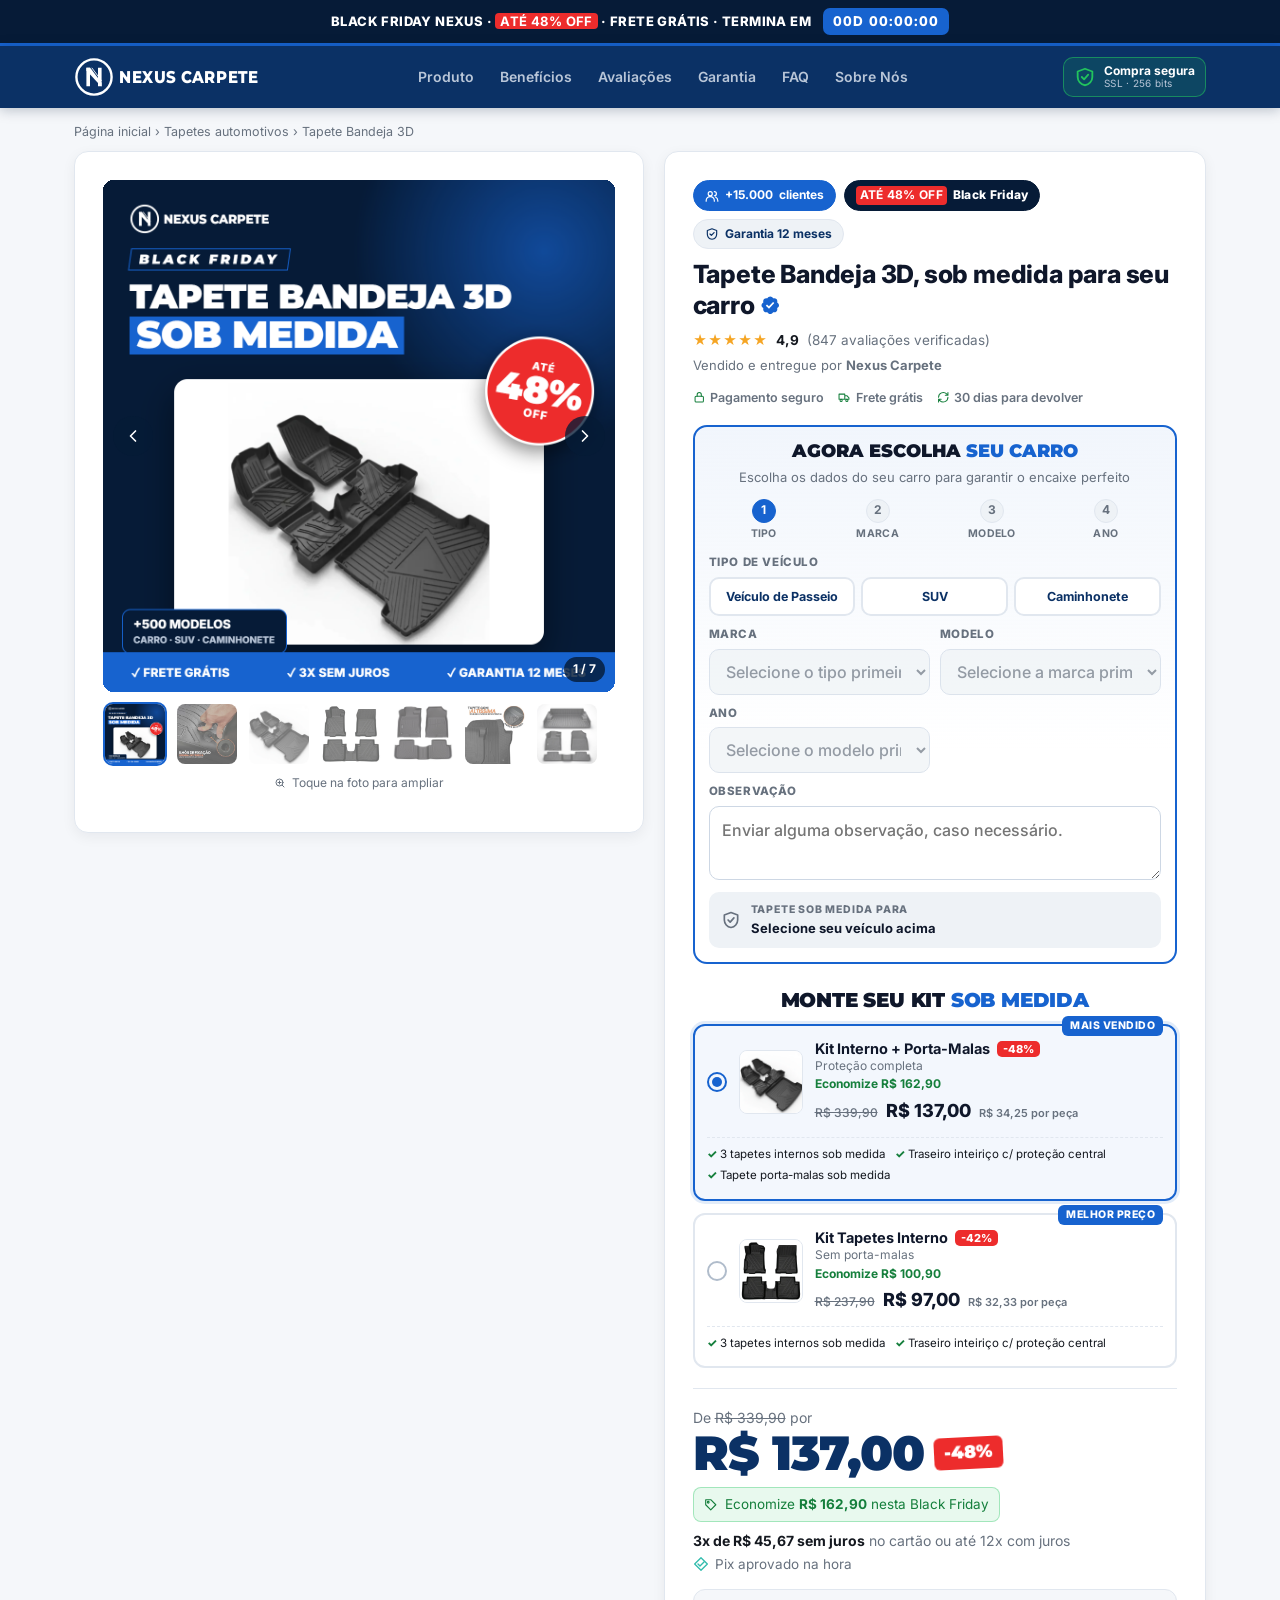
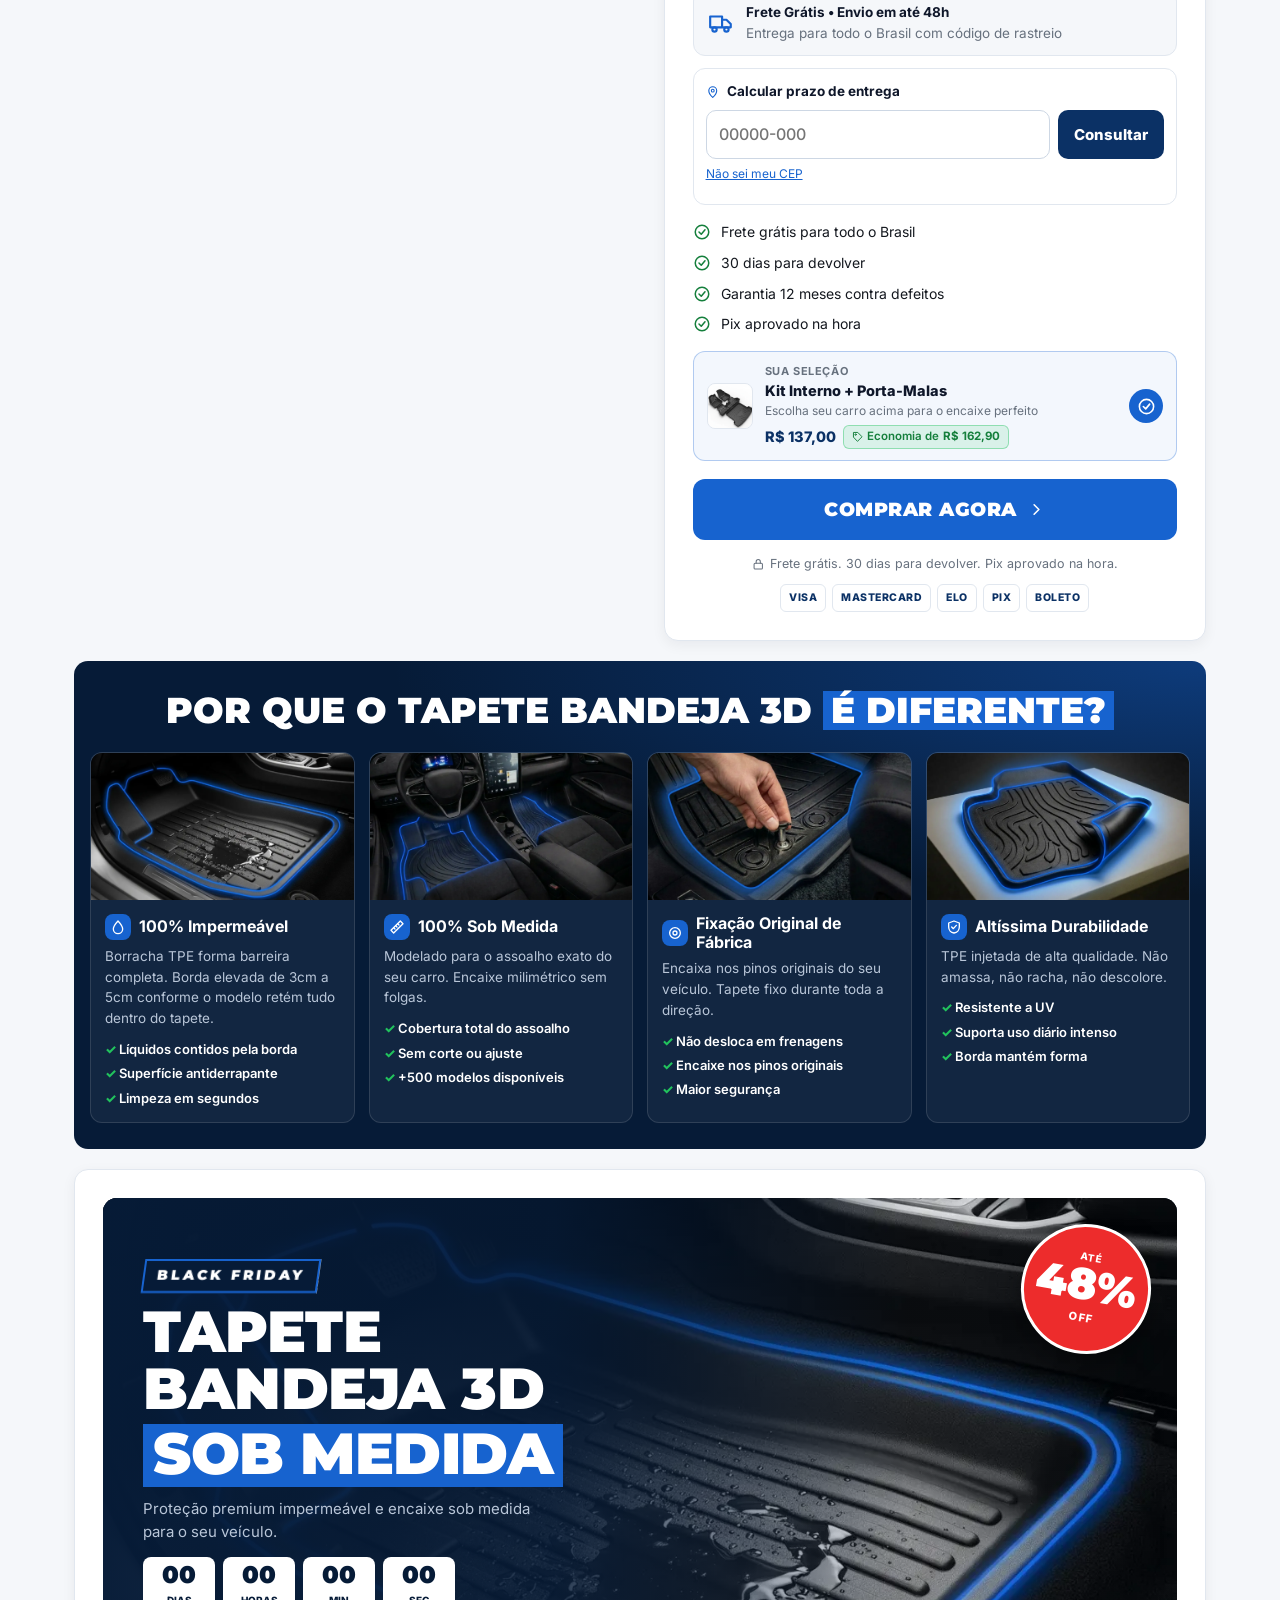
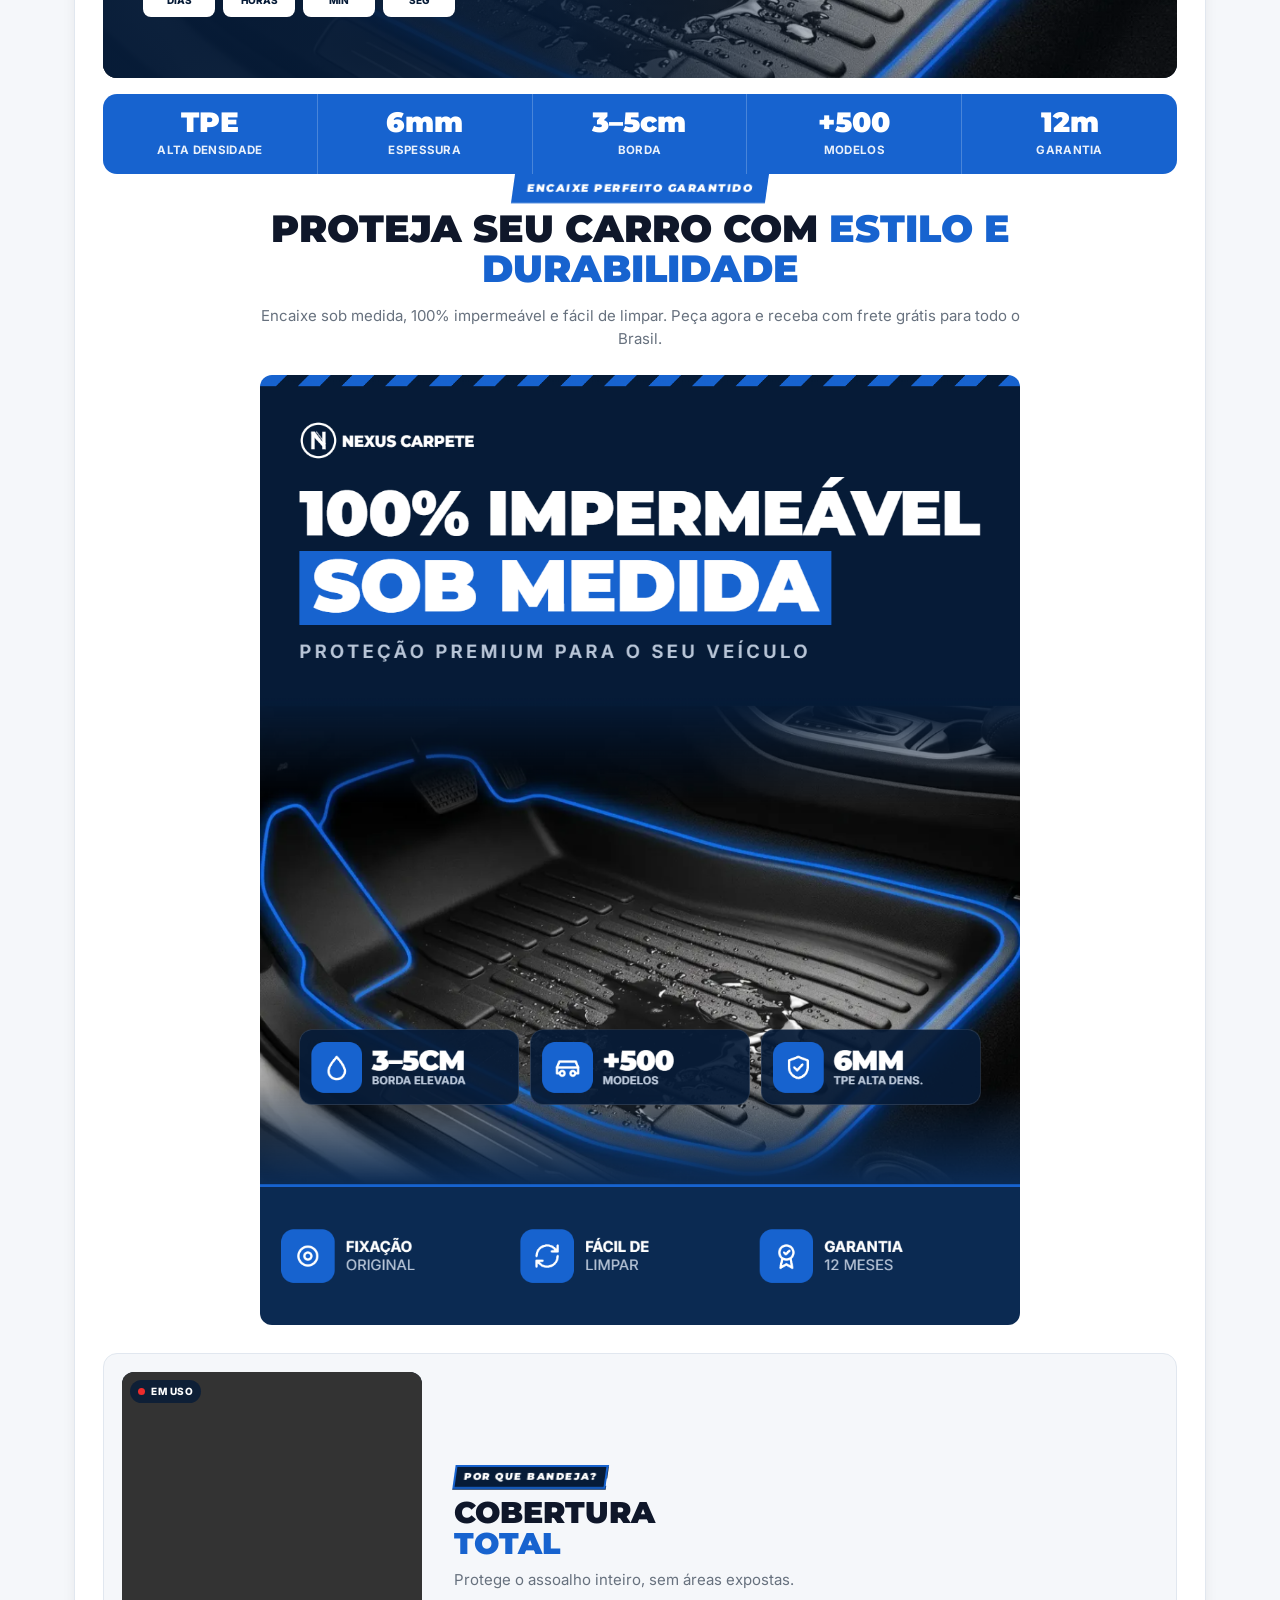
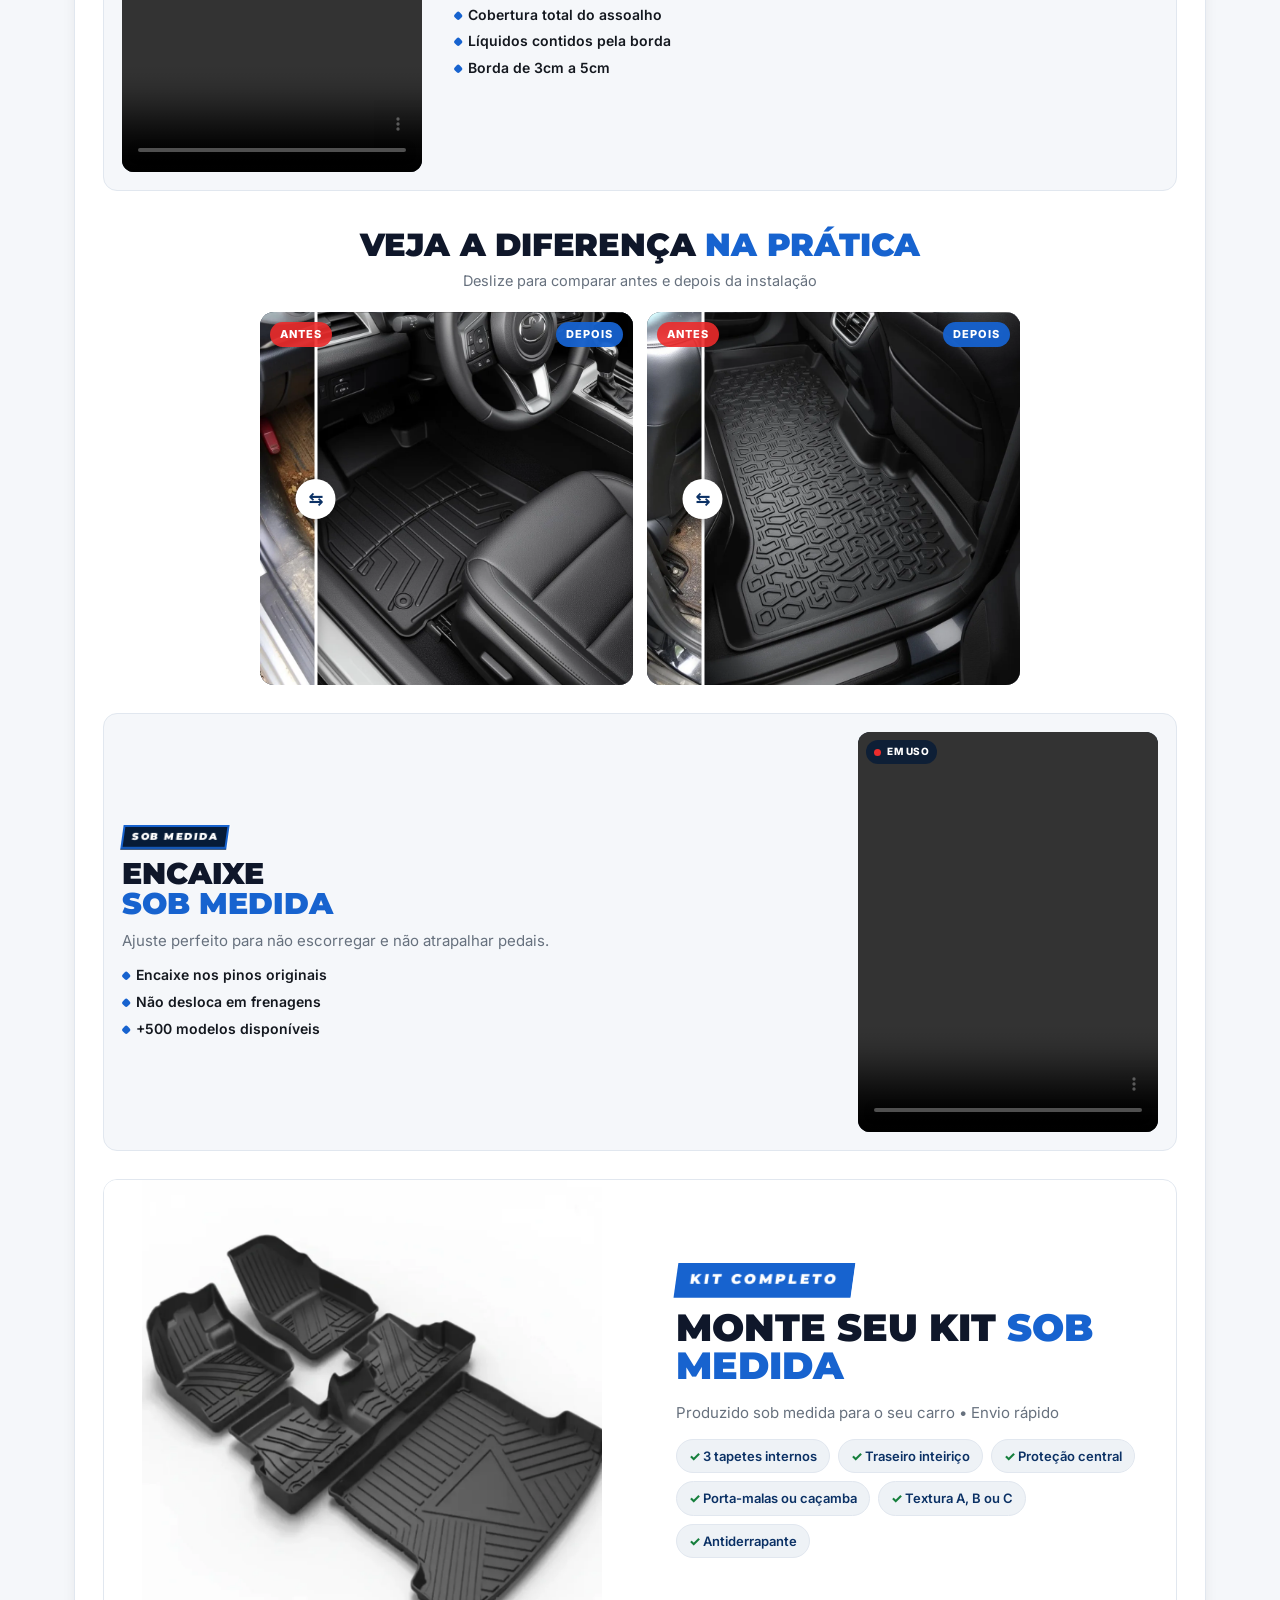
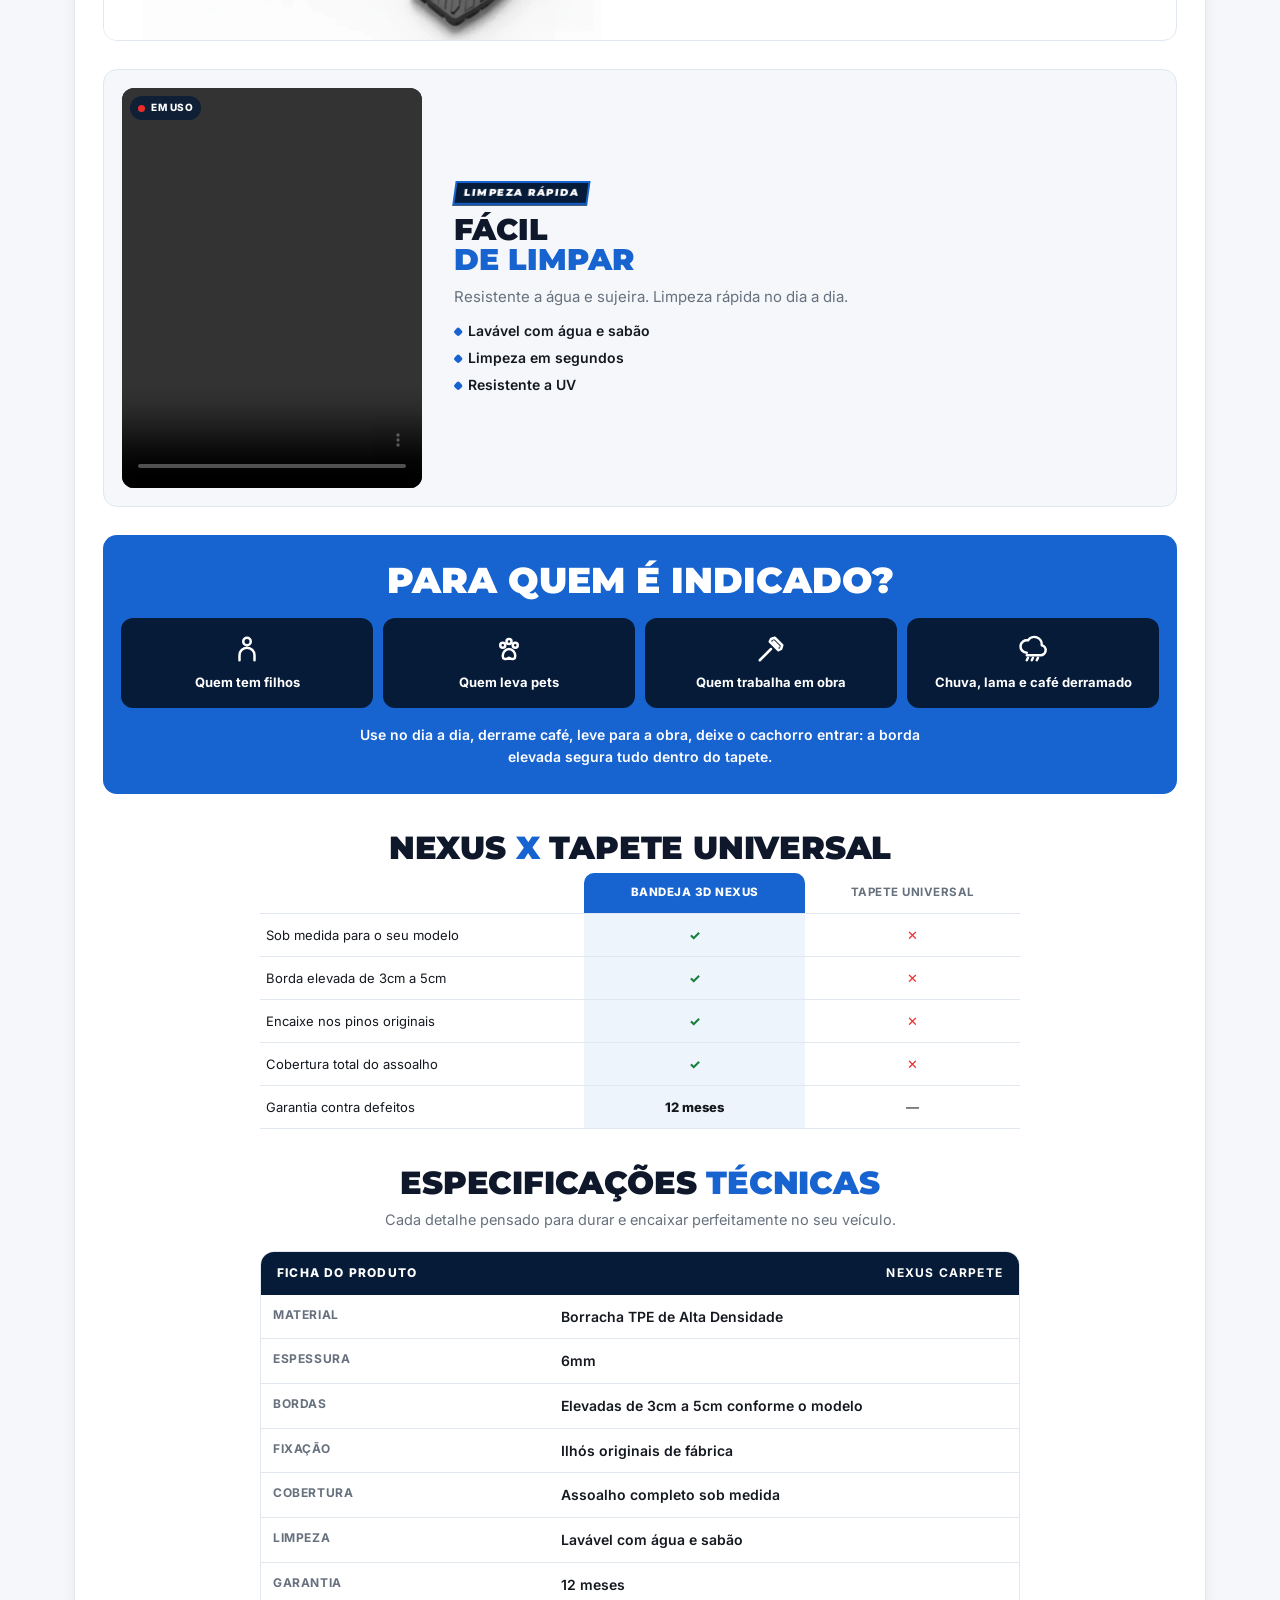
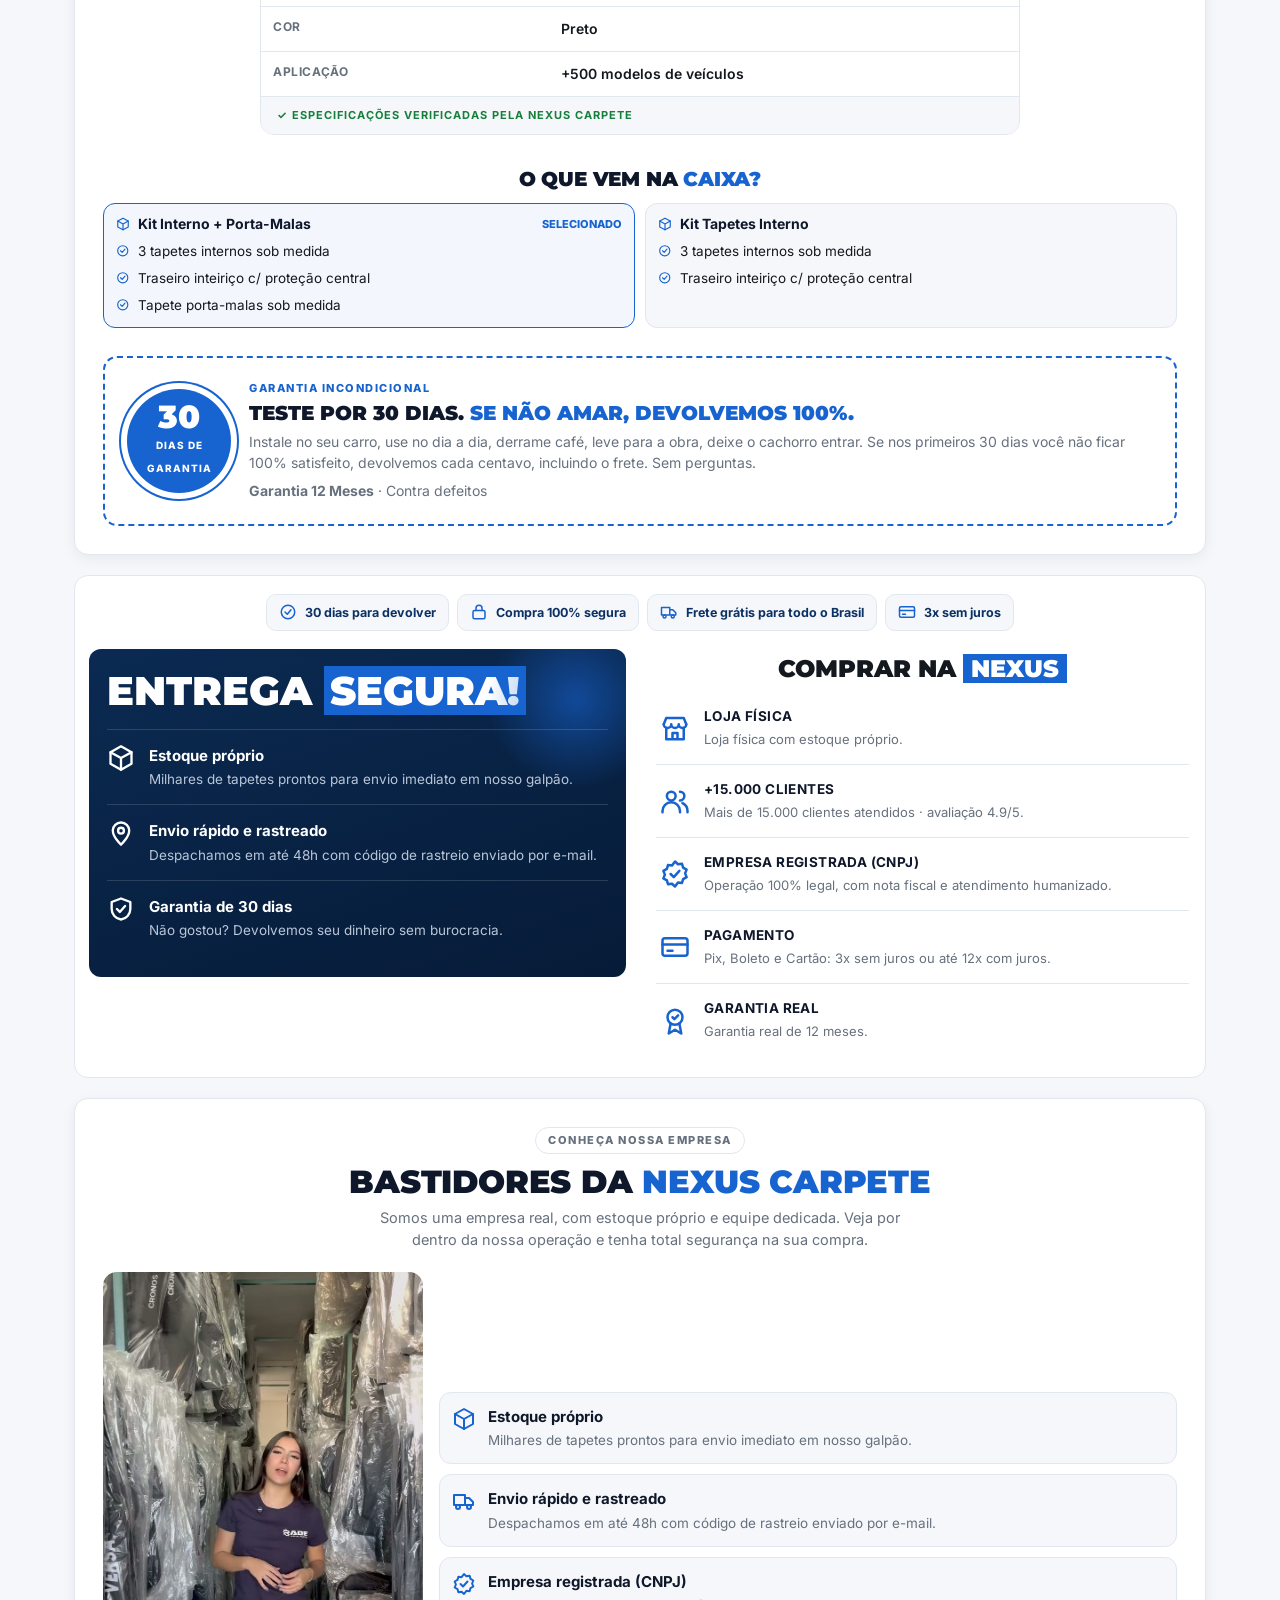
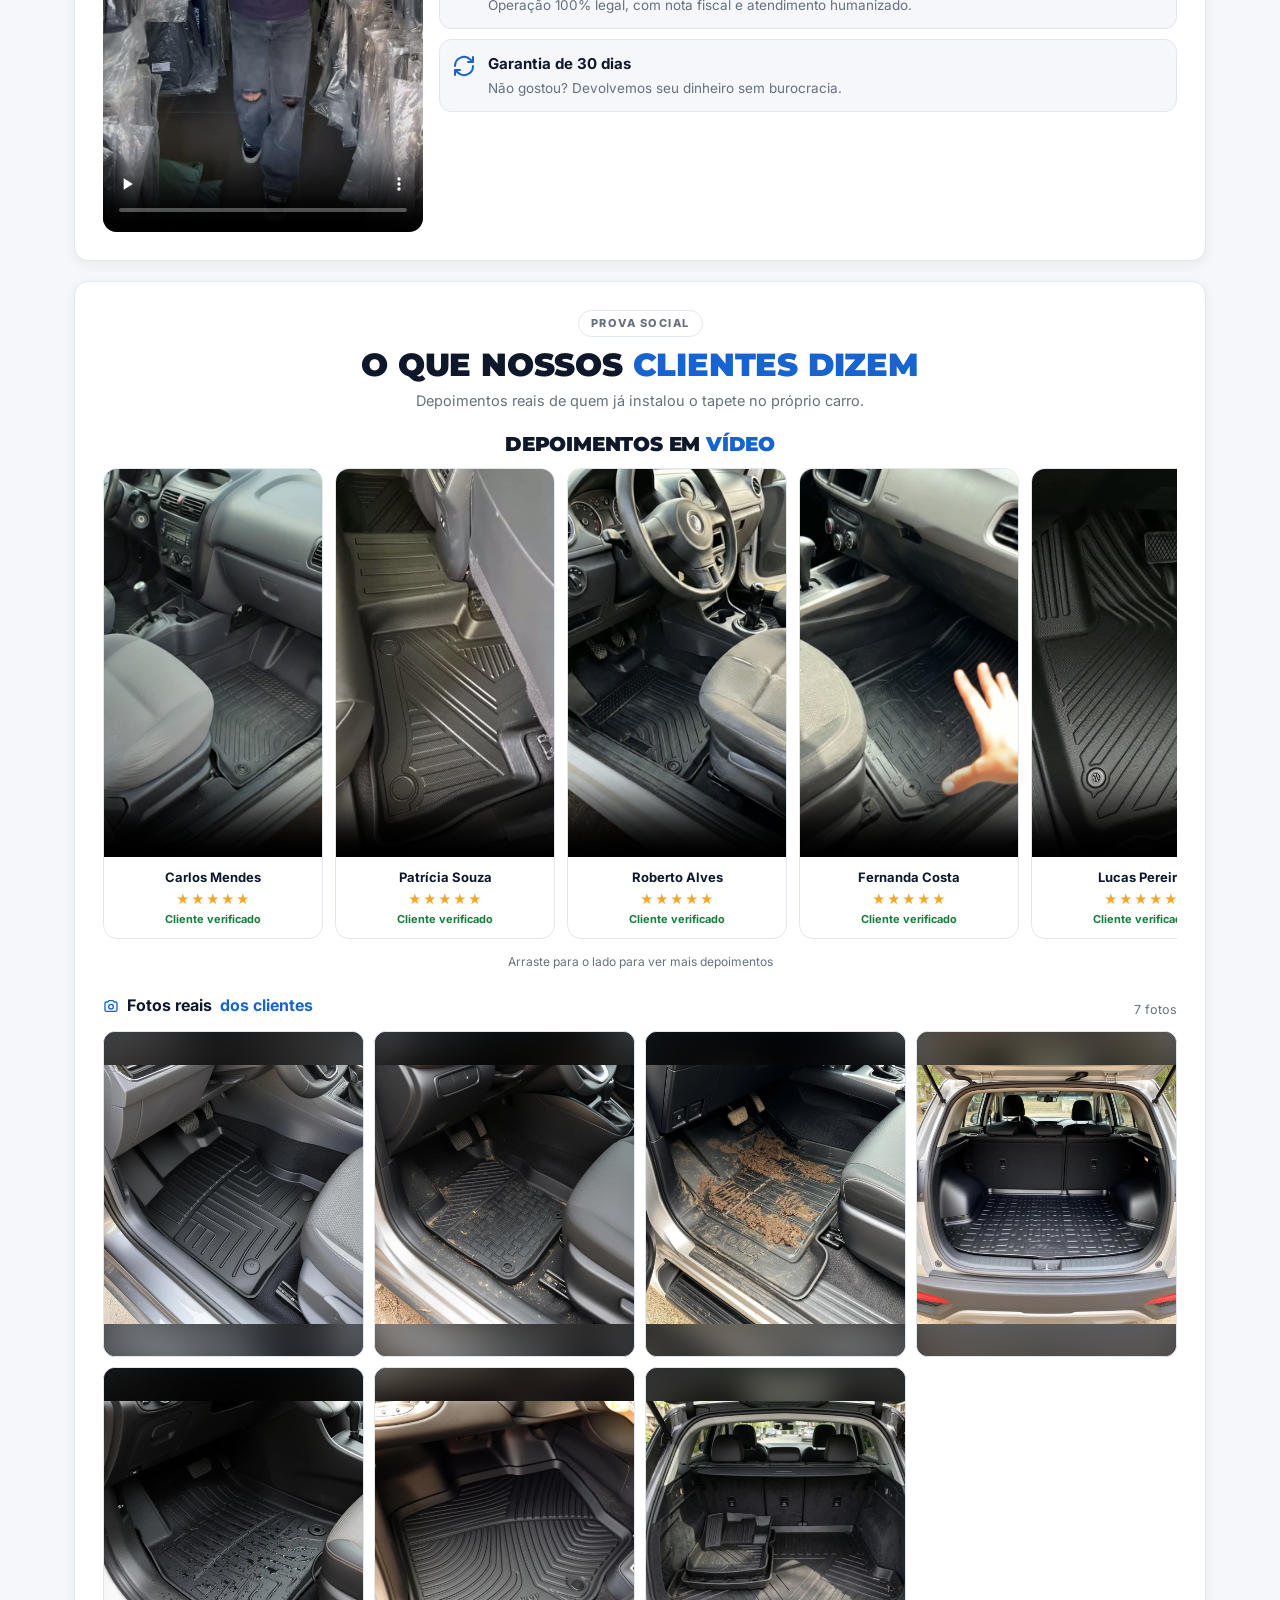
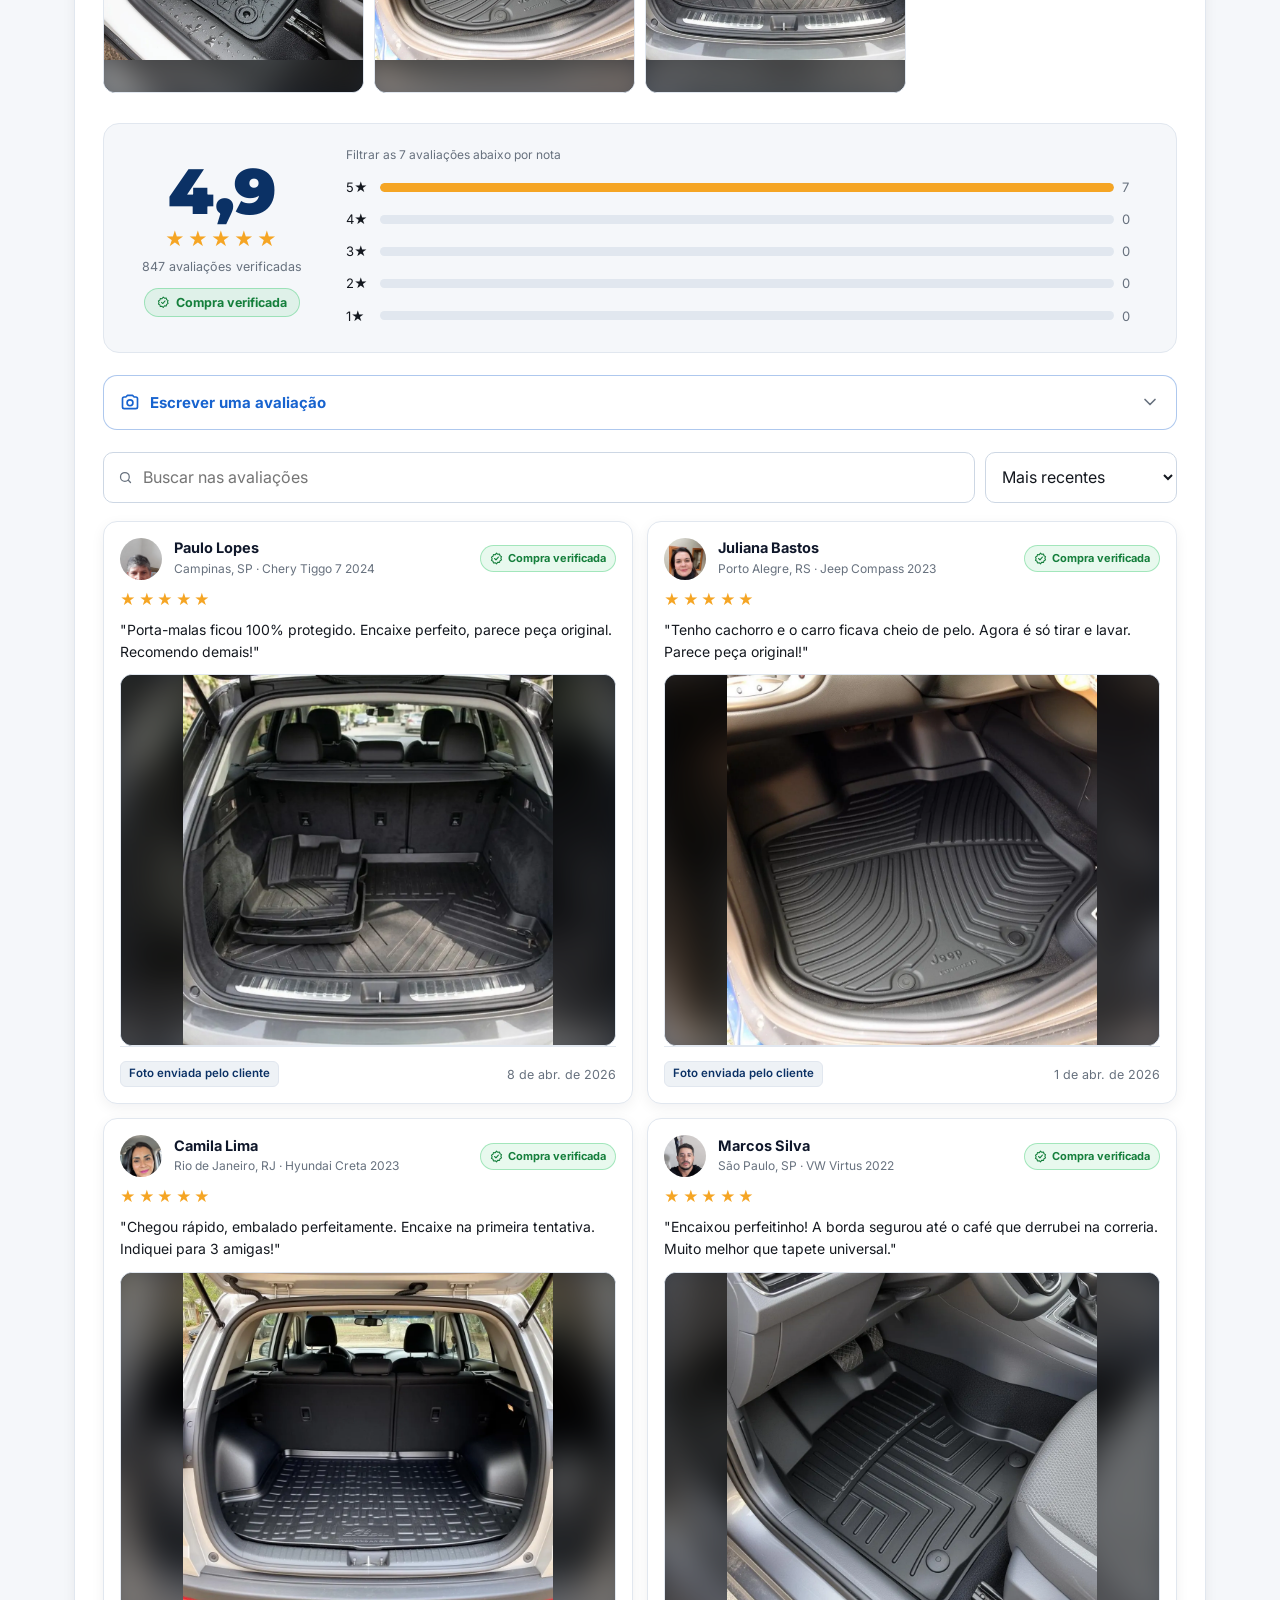
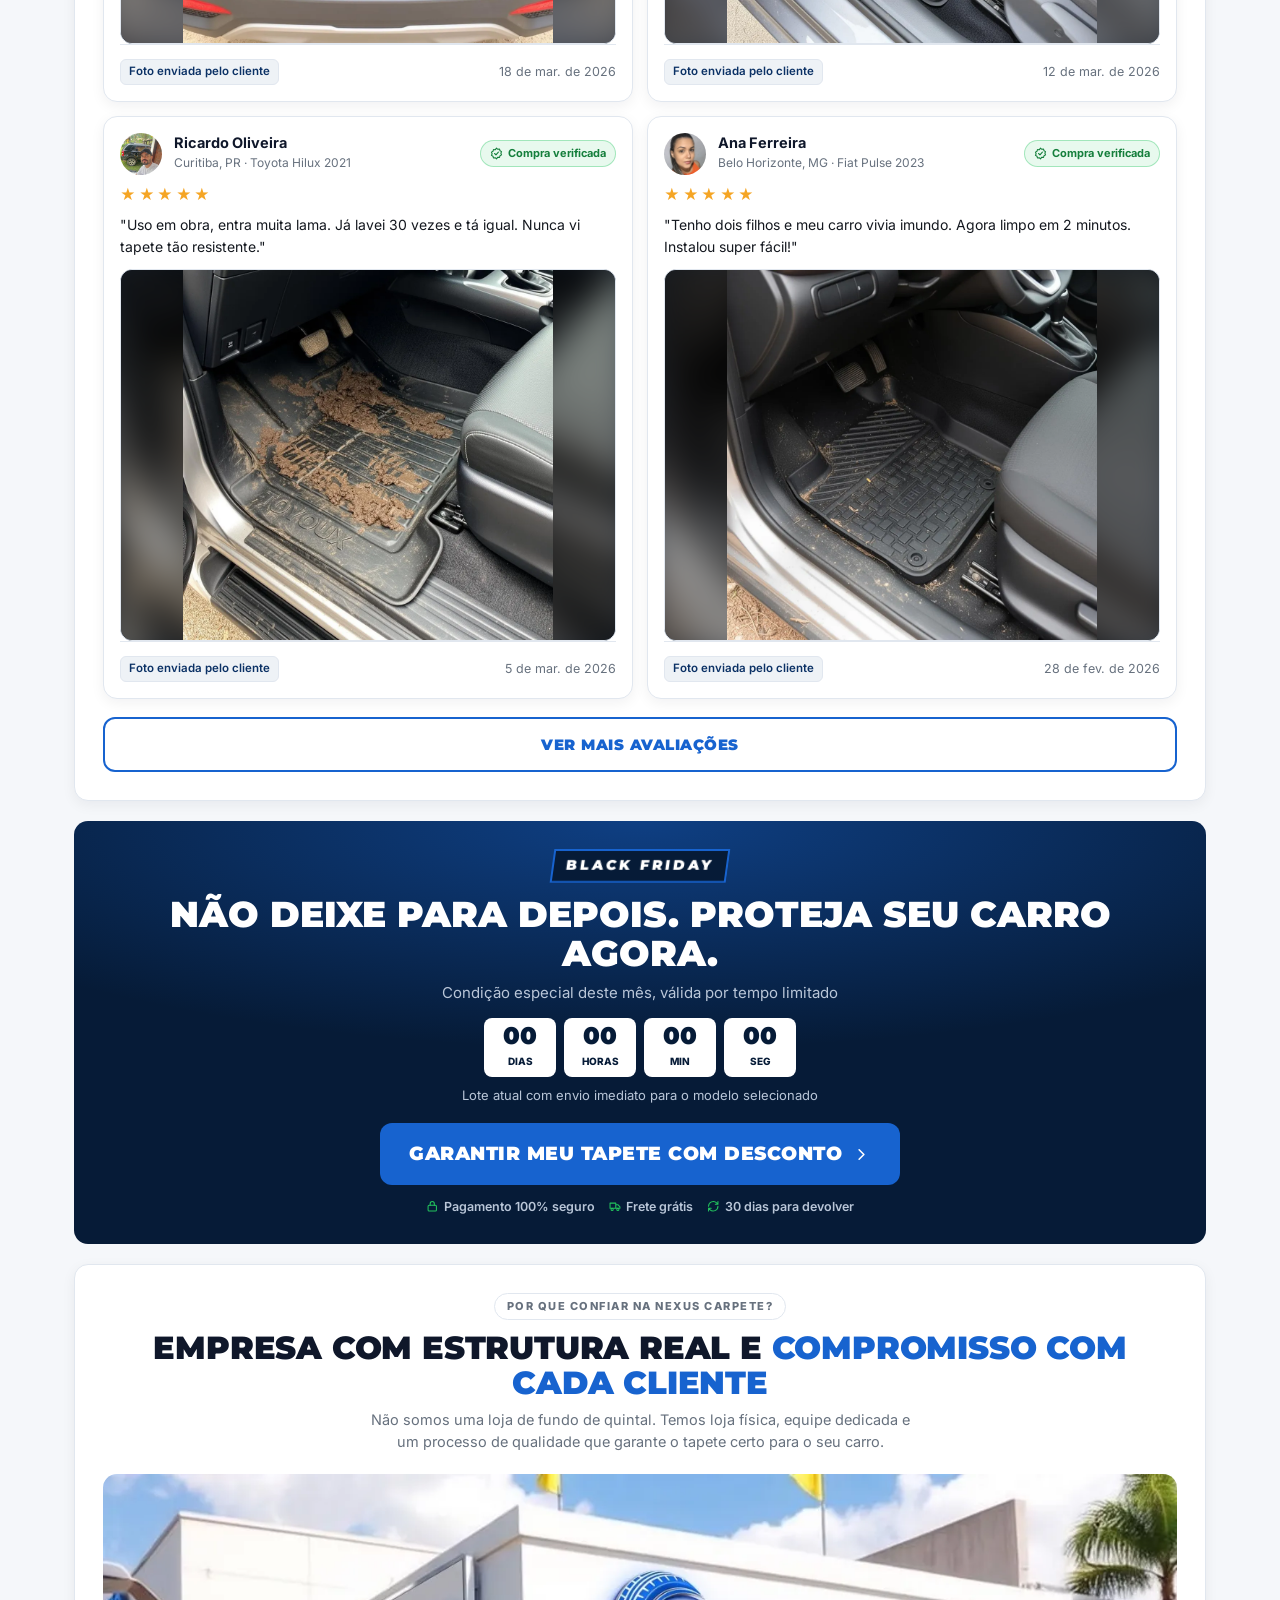
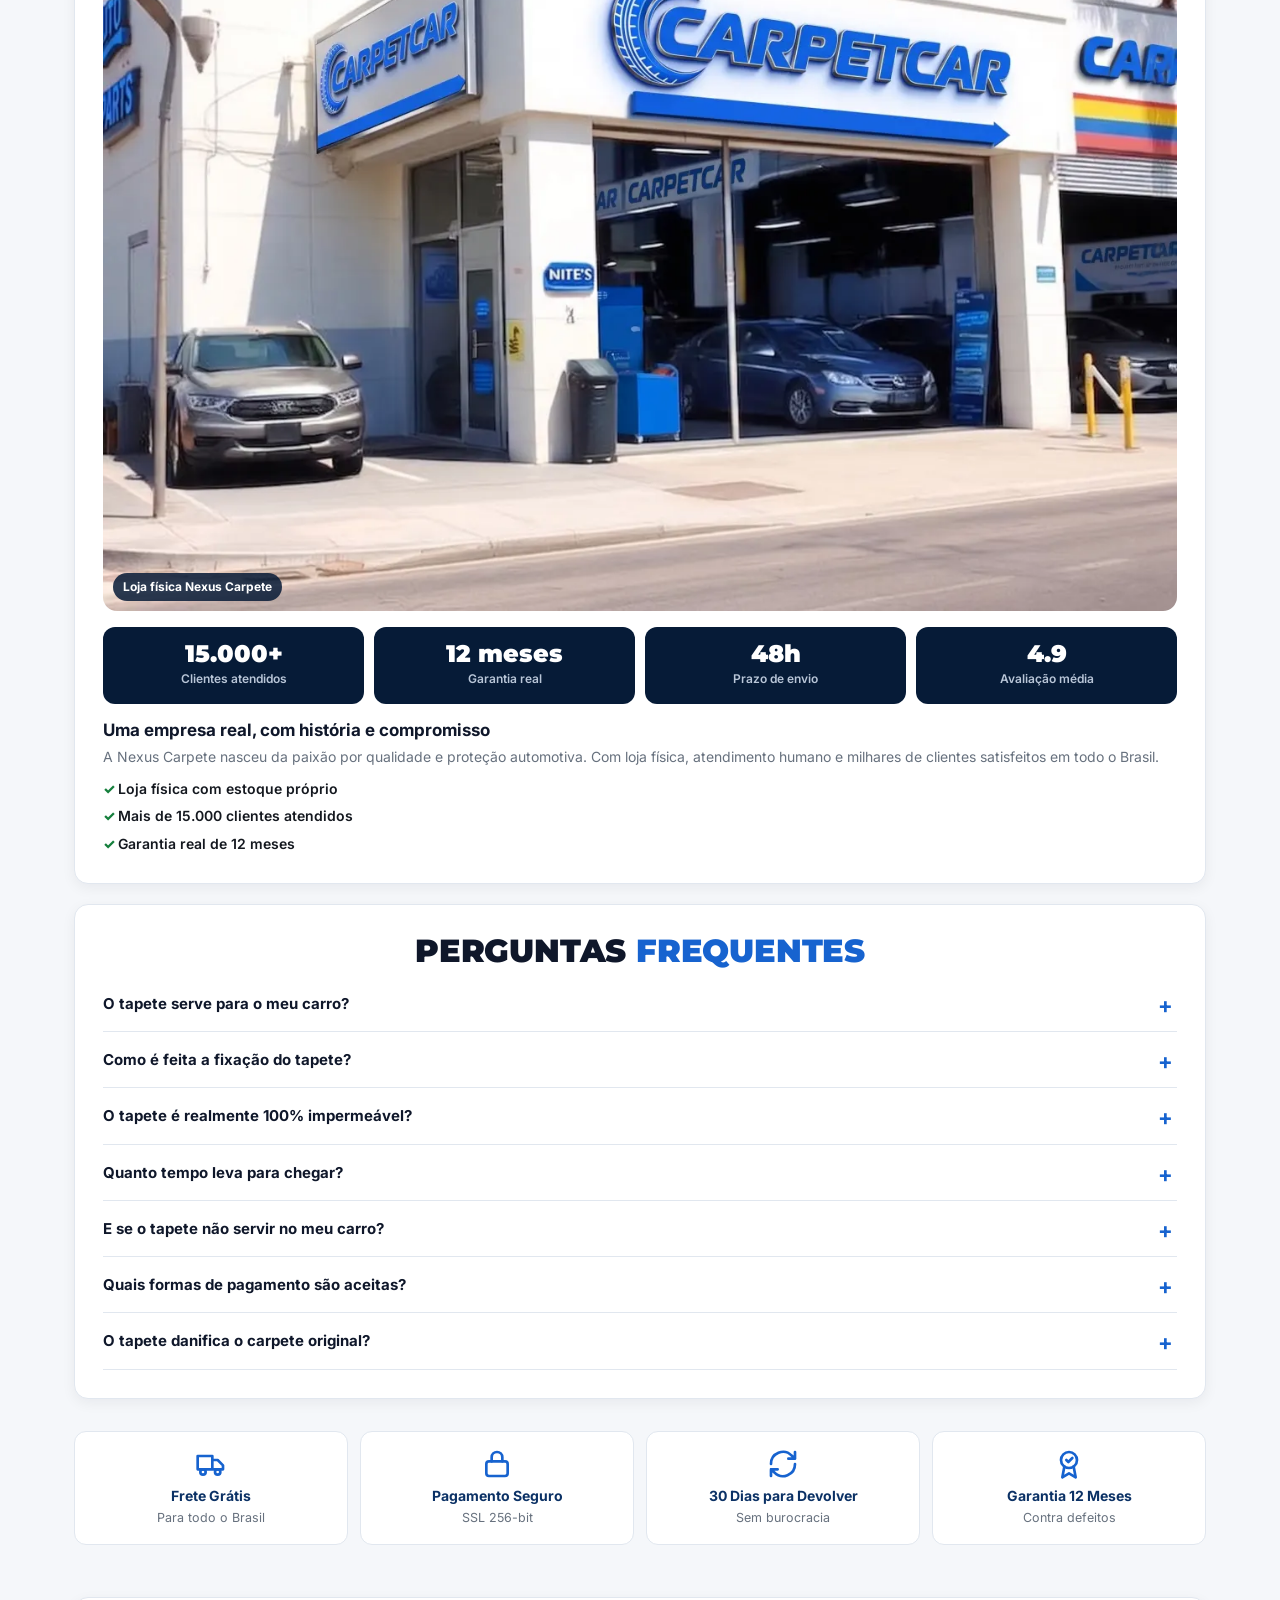
==== index.html @ ac575ed1 "Nexus Carpete: loja Black Friday na estrutura da Bruttus Site estático (HTML/CSS/JS) com a identidad" ====
<!DOCTYPE html>
<html lang="pt-BR">
<head>
  <meta charset="utf-8">
  <meta name="viewport" content="width=device-width, initial-scale=1.0, maximum-scale=1.0, minimum-scale=1.0, user-scalable=no, viewport-fit=cover">
  <title>Tapete Bandeja 3D Sob Medida | Black Friday Nexus Carpete — Frete Grátis</title>
  <meta name="description" content="Loja que entende de proteção interna para o seu veículo. Tapete Bandeja 3D sob medida, 100% impermeável, frete grátis e 30 dias para devolver.">
  <meta name="theme-color" content="#0b3165">
  <link rel="icon" href="brand/favicon.svg" type="image/svg+xml">
  <link rel="canonical" href="https://www.nexuscarpete.shop/">
  <meta property="og:type" content="website">
  <meta property="og:site_name" content="Nexus Carpete">
  <meta property="og:locale" content="pt_BR">
  <meta property="og:title" content="Nexus Carpete — Black Friday">
  <meta property="og:description" content="Loja que entende de proteção interna para o seu veículo.">
  <meta property="og:image" content="https://www.nexuscarpete.shop/images/banners/capa-produto.png">
  <meta property="og:image:alt" content="Kit de tapetes automotivos sob medida Nexus Carpete">
  <meta name="twitter:card" content="summary_large_image">
  <link rel="preconnect" href="https://checkout.nexuscarpete.shop" crossorigin>
  <link rel="preconnect" href="https://fonts.googleapis.com">
  <link rel="preconnect" href="https://fonts.gstatic.com" crossorigin>
  <link href="https://fonts.googleapis.com/css2?family=Inter:wght@400;500;600;700;800&family=Montserrat:wght@800;900&display=swap" rel="stylesheet">
  <link rel="stylesheet" href="css/styles.css?v=1.0">
  <link rel="stylesheet" href="css/v2.css?v=1.0">
  <script type="application/ld+json">
  {
    "@context": "https://schema.org",
    "@type": "Product",
    "name": "Kit de Tapetes Automotivos Sob Medida",
    "image": ["https://www.nexuscarpete.shop/images/banners/capa-produto.png"],
    "description": "Tapetes e carpetes automotivos sob medida, cortados para o modelo do seu veículo.",
    "brand": { "@type": "Brand", "name": "Nexus Carpete" },
    "offers": [
      { "@type": "Offer", "name": "Kit Tapetes Interno", "price": "97.00", "priceCurrency": "BRL", "availability": "https://schema.org/InStock", "url": "https://www.nexuscarpete.shop/" },
      { "@type": "Offer", "name": "Kit Interno + Porta-Malas", "price": "137.00", "priceCurrency": "BRL", "availability": "https://schema.org/InStock", "url": "https://www.nexuscarpete.shop/" }
    ]
  }
  </script>

  <!-- ===== PIXELS / TAGS — Meta Pixel removido. UTMify mantido (mesma tag do site atual). ===== -->
  <script src="https://cdn.utmify.com.br/scripts/utms/latest.js" data-utmify-prevent-xcod-sck data-utmify-prevent-subids async defer></script>
  <!-- Preservação universal de UTMs (não altera lógica existente) -->
  <script>
    (function () {
      function appendSearch(url) {
        try {
          var incoming = window.location.search || "";
          if (!incoming) return url;
          if (!url) return url;
          // Ignora âncoras puras, javascript:, mailto:, tel:
          if (/^(#|javascript:|mailto:|tel:)/i.test(url)) return url;
          var hashIndex = url.indexOf("#");
          var hash = "";
          var base = url;
          if (hashIndex !== -1) {
            hash = url.substring(hashIndex);
            base = url.substring(0, hashIndex);
          }
          var current = new URLSearchParams(window.location.search);
          var qIndex = base.indexOf("?");
          var existing = new URLSearchParams(qIndex !== -1 ? base.substring(qIndex + 1) : "");
          var pathPart = qIndex !== -1 ? base.substring(0, qIndex) : base;
          current.forEach(function (value, key) {
            if (!existing.has(key)) existing.append(key, value);
          });
          var qs = existing.toString();
          return pathPart + (qs ? "?" + qs : "") + hash;
        } catch (_) {
          return url;
        }
      }

      // Clique em <a>: reescreve href antes de navegar, preservando onclick/handlers.
      document.addEventListener("click", function (e) {
        var el = e.target;
        while (el && el.nodeType === 1 && el.tagName !== "A") el = el.parentNode;
        if (!el || el.tagName !== "A") return;
        var href = el.getAttribute("href");
        if (!href) return;
        if (/^(#|javascript:|mailto:|tel:)/i.test(href)) return;
        try {
          el.setAttribute("href", appendSearch(href));
        } catch (_) {}
      }, true);

      // Submit de formulários: injeta UTMs no action.
      document.addEventListener("submit", function (e) {
        var form = e.target;
        if (!form || form.tagName !== "FORM") return;
        var action = form.getAttribute("action");
        if (!action) return;
        try {
          form.setAttribute("action", appendSearch(action));
        } catch (_) {}
      }, true);

      // window.open: preserva UTMs em pop-ups programáticos.
      var _open = window.open;
      window.open = function (url) {
        try {
          if (typeof url === "string") {
            arguments[0] = appendSearch(url);
          }
        } catch (_) {}
        return _open.apply(this, arguments);
      };

      // window.location.assign / replace: preserva UTMs em redirects JS.
      try {
        var _assign = window.location.assign.bind(window.location);
        var _replace = window.location.replace.bind(window.location);
        window.location.assign = function (url) { return _assign(appendSearch(url)); };
        window.location.replace = function (url) { return _replace(appendSearch(url)); };
      } catch (_) {}
    })();
  </script>
  <!-- ===== FIM DOS PIXELS ===== -->
</head>
<body>

<!-- Sprite de ícones (use: <svg class="icon"><use href="#i-nome"/></svg>) -->
<svg width="0" height="0" style="position:absolute" aria-hidden="true">
  <symbol id="i-menu" viewBox="0 0 24 24"><path d="M3 6h18M3 12h18M3 18h18"/></symbol>
  <symbol id="i-search" viewBox="0 0 24 24"><circle cx="11" cy="11" r="7"/><path d="m20 20-3.5-3.5"/></symbol>
  <symbol id="i-x" viewBox="0 0 24 24"><path d="M6 6l12 12M18 6 6 18"/></symbol>
  <symbol id="i-left" viewBox="0 0 24 24"><path d="m15 18-6-6 6-6"/></symbol>
  <symbol id="i-right" viewBox="0 0 24 24"><path d="m9 18 6-6-6-6"/></symbol>
  <symbol id="i-check" viewBox="0 0 24 24"><circle cx="12" cy="12" r="9"/><path d="m8 12 3 3 5-6"/></symbol>
  <symbol id="i-truck" viewBox="0 0 24 24"><path d="M2 6h11v10H2zM13 9h4l4 4v3h-8"/><circle cx="6" cy="18" r="2"/><circle cx="17" cy="18" r="2"/></symbol>
  <symbol id="i-shield" viewBox="0 0 24 24"><path d="M12 3 4 6v6c0 4.5 3.4 8.3 8 9 4.6-.7 8-4.5 8-9V6z"/><path d="m8.5 12 2.5 2.5 4.5-5"/></symbol>
  <symbol id="i-lock" viewBox="0 0 24 24"><rect x="4" y="10" width="16" height="11" rx="2"/><path d="M8 10V7a4 4 0 0 1 8 0v3"/></symbol>
  <symbol id="i-card" viewBox="0 0 24 24"><rect x="2" y="5" width="20" height="14" rx="2"/><path d="M2 10h20M6 15h4"/></symbol>
  <symbol id="i-headset" viewBox="0 0 24 24"><path d="M4 14v-2a8 8 0 0 1 16 0v2"/><rect x="2" y="14" width="4" height="6" rx="1"/><rect x="18" y="14" width="4" height="6" rx="1"/><path d="M20 20c0 1.5-2 2-5 2"/></symbol>
  <symbol id="i-award" viewBox="0 0 24 24"><circle cx="12" cy="9" r="6"/><path d="m8.5 14-1.5 8 5-3 5 3-1.5-8"/><path d="m10 9 1.5 1.5L14.5 7.5"/></symbol>
  <symbol id="i-tag" viewBox="0 0 24 24"><path d="M3 12V3h9l9 9-9 9z"/><circle cx="7.5" cy="7.5" r="1.5"/></symbol>
  <symbol id="i-box" viewBox="0 0 24 24"><path d="m12 2 9 5v10l-9 5-9-5V7z"/><path d="m3 7 9 5 9-5M12 12v10"/></symbol>
  <symbol id="i-pin" viewBox="0 0 24 24"><path d="M12 22s7-6.5 7-12a7 7 0 0 0-14 0c0 5.5 7 12 7 12z"/><circle cx="12" cy="10" r="2.5"/></symbol>
  <symbol id="i-refresh" viewBox="0 0 24 24"><path d="M3 12a9 9 0 0 1 15.5-6.3L21 8M21 3v5h-5M21 12a9 9 0 0 1-15.5 6.3L3 16M3 21v-5h5"/></symbol>
  <symbol id="i-bolt" viewBox="0 0 24 24"><path d="M13 2 4 14h7l-1 8 9-12h-7z"/></symbol>
  <symbol id="i-zoom" viewBox="0 0 24 24"><circle cx="11" cy="11" r="7"/><path d="m20 20-3.5-3.5M11 8v6M8 11h6"/></symbol>
  <symbol id="i-key" viewBox="0 0 24 24"><circle cx="7.5" cy="15.5" r="4.5"/><path d="m10.7 12.3 9.8-9.8M17 6l3 3M14.5 8.5l2.5 2.5"/></symbol>
  <symbol id="i-scan" viewBox="0 0 24 24"><path d="M3 7V5a2 2 0 0 1 2-2h2M17 3h2a2 2 0 0 1 2 2v2M21 17v2a2 2 0 0 1-2 2h-2M7 21H5a2 2 0 0 1-2-2v-2"/><path d="M8 12h8M12 8v8"/></symbol>
  <symbol id="i-pix" viewBox="0 0 24 24"><path d="M12 2.5 21.5 12 12 21.5 2.5 12z"/><path d="m7.5 12 3 3 6-6"/></symbol>
  <symbol id="i-camera" viewBox="0 0 24 24"><path d="M3 8a2 2 0 0 1 2-2h2l2-2h6l2 2h2a2 2 0 0 1 2 2v10a2 2 0 0 1-2 2H5a2 2 0 0 1-2-2z"/><circle cx="12" cy="13" r="3.5"/></symbol>
  <symbol id="i-badge" viewBox="0 0 24 24"><path d="m12 2 2.4 2.2 3.2-.4.9 3.1 2.8 1.6-1.2 3 1.2 3-2.8 1.6-.9 3.1-3.2-.4L12 22l-2.4-2.2-3.2.4-.9-3.1-2.8-1.6 1.2-3-1.2-3 2.8-1.6.9-3.1 3.2.4z"/><path d="m8.5 12 2.5 2.5 4.5-5"/></symbol>
  <symbol id="i-chevron" viewBox="0 0 24 24"><path d="m6 9 6 6 6-6"/></symbol>
  <symbol id="i-fire" viewBox="0 0 24 24"><path d="M12 22c4 0 7-2.7 7-7 0-5-5-7-4-13-4 2-6 5-6 8-1-1-2-2-2-4-2 2-2 5-2 7 0 5 3 9 7 9z"/></symbol>
  <symbol id="i-clock" viewBox="0 0 24 24"><circle cx="12" cy="12" r="9"/><path d="M12 7v5l3 2"/></symbol>
  <symbol id="i-drop" viewBox="0 0 24 24"><path d="M12 3s7 7.5 7 12a7 7 0 0 1-14 0c0-4.5 7-12 7-12z"/></symbol>
  <symbol id="i-ruler" viewBox="0 0 24 24"><path d="m3 17 14-14 4 4L7 21z"/><path d="m7 13 2 2M10 10l2 2M13 7l2 2"/></symbol>
  <symbol id="i-pin2" viewBox="0 0 24 24"><circle cx="12" cy="12" r="8"/><circle cx="12" cy="12" r="3"/></symbol>
  <symbol id="i-car" viewBox="0 0 24 24"><path d="M5 17H3v-5l2-5h14l2 5v5h-2"/><path d="M3 12h18"/><circle cx="7.5" cy="17" r="2"/><circle cx="16.5" cy="17" r="2"/></symbol>
  <symbol id="i-store" viewBox="0 0 24 24"><path d="M3 9 5 4h14l2 5"/><path d="M3 9a3 3 0 0 0 6 0 3 3 0 0 0 6 0 3 3 0 0 0 6 0"/><path d="M5 12v9h14v-9M10 21v-5h4v5"/></symbol>
  <symbol id="i-kids" viewBox="0 0 24 24"><circle cx="12" cy="6" r="3"/><path d="M6 21v-4a6 6 0 0 1 12 0v4"/></symbol>
  <symbol id="i-paw" viewBox="0 0 24 24"><circle cx="7" cy="9" r="2"/><circle cx="12" cy="6" r="2"/><circle cx="17" cy="9" r="2"/><path d="M12 12c-3 0-5 3-5 5.5S9 21 12 19c3 2 5 1 5-1.5S15 12 12 12z"/></symbol>
  <symbol id="i-hammer" viewBox="0 0 24 24"><path d="m14 6 4 4M3 21l9-9M12 4l3-1 6 6-1 3-2 1-7-7z"/></symbol>
  <symbol id="i-rain" viewBox="0 0 24 24"><path d="M7 15a5 5 0 1 1 1-9.9A6 6 0 0 1 19 9a4 4 0 0 1-1 7.9H7"/><path d="m8 19-1 2M12 19l-1 2M16 19l-1 2"/></symbol>
  <symbol id="i-users" viewBox="0 0 24 24"><circle cx="9" cy="8" r="3.5"/><path d="M2 21v-1a7 7 0 0 1 14 0v1"/><path d="M16 4.5a3.5 3.5 0 0 1 0 7M22 21v-1a7 7 0 0 0-4-6.3"/></symbol>
  <symbol id="i-mail" viewBox="0 0 24 24"><rect x="3" y="5" width="18" height="14" rx="2"/><path d="m3 7 9 6 9-6"/></symbol>
</svg>

<!-- ============ BARRA DE CONTAGEM ============ -->
<div class="topbar" role="note">
  <span class="topbar-text"><span data-campaign>Black Friday</span> Nexus · <b data-discount-label>ATÉ 48% OFF</b> · Frete Grátis · Termina em</span>
  <span class="timer" data-countdown-inline>00d 00:00:00</span>
</div>

<!-- ============ HEADER ============ -->
<header class="header">
  <div class="container">
    <button class="icon-btn menu-btn" aria-label="Abrir menu" data-open-drawer><svg class="icon"><use href="#i-menu"/></svg></button>
    <a class="logo" href="index.html" aria-label="Nexus Carpete — página inicial">
      <svg viewBox="0 0 470 100" role="img" aria-hidden="true">
        <circle cx="50" cy="50" r="44" fill="none" stroke="#fff" stroke-width="6"/>
        <path fill="#fff" d="M31 27h9v46h-9z M60 27h9v46h-9z"/>
        <path fill="#fff" d="M31 27h9.5L69 64.5V73h-1.5L31 33.5z"/>
        <path fill="none" stroke="#fff" stroke-width="2.2" d="M44.5 27 69 59.5"/>
        <text x="112" y="66" fill="#fff" textLength="348" lengthAdjust="spacingAndGlyphs" style="font-family:Montserrat,'Arial Black',Arial,sans-serif;font-weight:800;font-size:42px">NEXUS CARPETE</text>
      </svg>
    </a>
    <nav class="nav-desktop" aria-label="Principal">
      <a href="#produto">Produto</a>
      <a href="#beneficios">Benefícios</a>
      <a href="#avaliacoes">Avaliações</a>
      <a href="#garantia">Garantia</a>
      <a href="#faq">FAQ</a>
      <a href="#sobre-nos">Sobre Nós</a>
    </nav>
    <div class="header-actions">
      <button class="secure-btn" type="button" data-open-security aria-haspopup="dialog" aria-label="Ver informações de segurança da compra">
        <svg class="icon"><use href="#i-shield"/></svg>
        <span><b>Compra segura</b><small>SSL · 256 bits</small></span>
      </button>
    </div>
  </div>
</header>

<!-- Menu lateral (mobile) -->
<div class="drawer" data-drawer aria-hidden="true">
  <div class="drawer-backdrop" data-close-drawer></div>
  <aside class="drawer-panel" role="dialog" aria-label="Menu">
    <button class="icon-btn" aria-label="Fechar menu" data-close-drawer style="margin-left:auto"><svg class="icon"><use href="#i-x"/></svg></button>
    <nav>
      <a href="#produto" data-close-drawer>Produto</a>
      <a href="#beneficios" data-close-drawer>Benefícios</a>
      <a href="#avaliacoes" data-close-drawer>Avaliações</a>
      <a href="#garantia" data-close-drawer>Garantia</a>
      <a href="#faq" data-close-drawer>Perguntas frequentes</a>
      <a href="#sobre-nos" data-close-drawer>Sobre Nós</a>
    </nav>
    <h4>Políticas</h4>
    <nav>
      <a href="politicas.html#termos">Termos de Uso</a>
      <a href="politicas.html#privacidade">Política de Privacidade</a>
      <a href="politicas.html#trocas">Trocas e Devoluções</a>
      <a href="politicas.html#contato">Contato</a>
    </nav>
  </aside>
</div>

<main class="container" id="produto">
  <div class="breadcrumb"><a href="index.html">Página inicial</a> › <a href="#produto">Tapetes automotivos</a> › Tapete Bandeja 3D</div>

  <!-- ============ TOPO DO PRODUTO ============ -->
  <div class="product-top">
    <section class="card gallery" aria-label="Fotos do produto">
      <div class="gallery-main">
        <div class="gallery-track" data-gallery-track></div>
        <button class="gallery-arrow prev" aria-label="Foto anterior" data-gallery-prev><svg class="icon"><use href="#i-left"/></svg></button>
        <button class="gallery-arrow next" aria-label="Próxima foto" data-gallery-next><svg class="icon"><use href="#i-right"/></svg></button>
        <span class="gallery-counter" data-gallery-counter>1 / 7</span>
      </div>
      <div class="gallery-thumbs" data-gallery-thumbs></div>
      <p class="gallery-hint"><svg class="icon"><use href="#i-zoom"/></svg> Toque na foto para ampliar</p>
    </section>

    <section class="card buybox" id="comprar" aria-label="Comprar">
      <div class="pills">
        <span class="pill blue"><svg class="icon"><use href="#i-users"/></svg> <span data-clients>+15.000</span> clientes</span>
        <span class="pill bf"><b data-discount-label>ATÉ 48% OFF</b> Black Friday</span>
        <span class="pill"><svg class="icon"><use href="#i-shield"/></svg> Garantia 12 meses</span>
      </div>
      <h1 data-title>Tapete Bandeja 3D, sob medida para seu carro</h1>
      <div class="rating-line"><span class="stars">★★★★★</span> <b data-rating>4,9</b> <span>(<span data-rating-count>847</span> avaliações verificadas)</span></div>
      <p class="sold-by">Vendido e entregue por <b>Nexus Carpete</b></p>
      <div class="mini-trust">
        <span><svg class="icon"><use href="#i-lock"/></svg> Pagamento seguro</span>
        <span><svg class="icon"><use href="#i-truck"/></svg> Frete grátis</span>
        <span><svg class="icon"><use href="#i-refresh"/></svg> 30 dias para devolver</span>
      </div>

      <!-- Monte seu kit: seletor de veículo + ofertas -->
      <div id="ofertas">
        <div class="vehicle" id="vehicle-selector" data-vehicle>
          <h3>Agora escolha <span>seu carro</span></h3>
          <p>Escolha os dados do seu carro para garantir o encaixe perfeito</p>
          <div class="v-steps" aria-hidden="true"><span data-vstep="0">Tipo</span><span data-vstep="1">Marca</span><span data-vstep="2">Modelo</span><span data-vstep="3">Ano</span></div>
          <div class="v-field" role="radiogroup" aria-label="Tipo de veículo">Tipo de veículo
            <div class="v-types" data-v-types></div>
          </div>
          <div class="v-grid">
            <label class="v-field">Marca<select data-v-brand disabled><option value="">Selecione o tipo primeiro</option></select></label>
            <label class="v-field">Modelo<select data-v-model disabled><option value="">Selecione a marca primeiro</option></select></label>
            <label class="v-field" data-v-cab-wrap hidden>Tipo de Cabine<select data-v-cab><option value="">Selecione o modelo primeiro</option></select></label>
            <label class="v-field" data-v-seat-wrap hidden>Lugares<select data-v-seat><option value="">Selecione o modelo primeiro</option></select></label>
            <label class="v-field">Ano<select data-v-year disabled><option value="">Selecione o modelo primeiro</option></select></label>
          </div>
          <label class="v-field">Observação<textarea data-v-obs maxlength="300" placeholder="Enviar alguma observação, caso necessário."></textarea></label>
          <div class="v-result" data-v-result>
            <svg class="icon"><use href="#i-shield"/></svg>
            <div><small>Tapete sob medida para</small><b data-v-label>Selecione seu veículo acima</b></div>
          </div>
          <p class="v-warn" data-v-warn hidden>Selecione seu veículo para continuar.</p>
        </div>

        <h2 class="subhead">Monte seu kit <span>sob medida</span></h2>
        <div class="offers" role="radiogroup" aria-label="Kits" data-offers></div>
      </div>

      <div class="price-block">
        <div class="price-old">De <s data-compare>R$ 339,90</s> por</div>
        <div class="price-row">
          <span class="price-now" data-price>R$ 137,00</span>
          <span class="price-off" data-off>-48%</span>
        </div>
        <div class="save-line"><svg class="icon"><use href="#i-tag"/></svg> <span>Economize <b data-save>R$ 162,90</b> nesta Black Friday</span></div>
        <div class="price-inst"><b><span data-inst-n>3</span>x de <span data-inst>R$ 45,67</span> sem juros</b> no cartão ou até <span data-inst-max>12</span>x com juros</div>
        <div class="price-pix"><svg class="icon"><use href="#i-pix"/></svg> Pix aprovado na hora</div>
      </div>

      <div class="ship-box">
        <svg class="icon"><use href="#i-truck"/></svg>
        <div><b>Frete Grátis • Envio em até 48h</b><span>Entrega para todo o Brasil com código de rastreio</span></div>
      </div>

      <div class="cep">
        <b><svg class="icon"><use href="#i-pin"/></svg> Calcular prazo de entrega</b>
        <form class="cep-row" data-cep-form novalidate>
          <input inputmode="numeric" autocomplete="postal-code" maxlength="9" placeholder="00000-000" aria-label="CEP" data-cep>
          <button type="submit">Consultar</button>
        </form>
        <a href="https://buscacepinter.correios.com.br/app/endereco/index.php" target="_blank" rel="noopener">Não sei meu CEP</a>
        <div class="cep-out" data-cep-out aria-live="polite"></div>
      </div>

      <ul class="checks" data-highlights></ul>

      <div class="selection" data-selection aria-live="polite"></div>

      <a class="btn-buy" href="#" data-buy>Comprar agora <svg class="icon"><use href="#i-right"/></svg></a>
      <div class="secure-line"><svg class="icon"><use href="#i-lock"/></svg> Frete grátis. 30 dias para devolver. Pix aprovado na hora.</div>
      <div class="pay-flags"><span>VISA</span><span>MASTERCARD</span><span>ELO</span><span>PIX</span><span>BOLETO</span></div>
    </section>
  </div>

  <!-- ============ BENEFÍCIOS ============ -->
  <section class="section" id="beneficios">
    <div class="bnr bnr-why">
      <h2>Por que o Tapete Bandeja 3D <span>é diferente?</span></h2>
      <div class="why-grid" data-benefits></div>
    </div>
  </section>

  <!-- ============ DESCRIÇÃO (banners) ============ -->
  <section class="card section stack" id="descricao">

    <!-- Banner 1 — Hero Black Friday -->
    <div class="bnr bnr-hero">
      <div class="bnr-photo"><img src="images/beneficios/beneficio-1.webp" alt="Tapete Bandeja 3D Nexus Carpete instalado no assoalho" loading="lazy"></div>
      <div class="bnr-off"><div><small>ATÉ</small><b>48%</b><small>OFF</small></div></div>
      <div class="bnr-content">
        <span class="bf-tag">BLACK FRIDAY</span>
        <h2>Tapete Bandeja 3D<span>sob medida</span></h2>
        <p>Proteção premium impermeável e encaixe sob medida para o seu veículo.</p>
        <div class="countdown" data-countdown aria-label="Tempo restante da oferta"></div>
      </div>
    </div>

    <!-- Banner 2 — Faixa de especificações -->
    <div class="bnr-specs" aria-label="Especificações principais">
      <div><b>TPE</b><small>Alta densidade</small></div>
      <div><b>6mm</b><small>Espessura</small></div>
      <div><b>3–5cm</b><small>Borda</small></div>
      <div><b>+500</b><small>Modelos</small></div>
      <div><b>12m</b><small>Garantia</small></div>
    </div>

    <div class="desc-text">
      <span class="bf-tag light">ENCAIXE PERFEITO GARANTIDO</span>
      <h2>Proteja seu carro com <span>estilo e durabilidade</span></h2>
      <p>Encaixe sob medida, 100% impermeável e fácil de limpar. Peça agora e receba com frete grátis para todo o Brasil.</p>
    </div>

    <img class="desc-img" src="images/banners/banner-principal.png" alt="Tapete Bandeja 3D Nexus Carpete: 100% impermeável, sob medida, fixação original e altíssima durabilidade" loading="lazy">

    <!-- GIF 1 — Cobertura total -->
    <figure class="gif-feature">
      <div class="gif-media"><video data-gif src="media/bandeja-gif-1.mp4#t=0.1" muted loop playsinline preload="metadata" aria-label="Tapete bandeja cobrindo todo o assoalho"></video><span class="gif-tag"><i></i> Em uso</span></div>
      <figcaption>
        <span class="bf-tag">POR QUE BANDEJA?</span>
        <h3>Cobertura <span>total</span></h3>
        <p>Protege o assoalho inteiro, sem áreas expostas.</p>
        <ul class="mini-checks"><li>Cobertura total do assoalho</li><li>Líquidos contidos pela borda</li><li>Borda de 3cm a 5cm</li></ul>
      </figcaption>
    </figure>

    <!-- Antes e depois -->
    <h3 class="section-title" style="margin-top:36px">Veja a diferença <span>na prática</span></h3>
    <p class="section-sub">Deslize para comparar antes e depois da instalação</p>
    <div class="ba-grid">
      <div class="ba" data-ba><img src="images/antes-depois/antes-1.webp" alt="Antes: assoalho sujo sem o tapete" loading="lazy"><img class="ba-after" src="images/antes-depois/depois-1.webp" alt="Depois: tapete bandeja instalado" loading="lazy"><span class="ba-line"></span><span class="ba-label l">ANTES</span><span class="ba-label r">DEPOIS</span><input type="range" min="0" max="100" value="50" aria-label="Comparar antes e depois"></div>
      <div class="ba" data-ba><img src="images/antes-depois/antes-2.webp" alt="Antes: assoalho sem proteção" loading="lazy"><img class="ba-after" src="images/antes-depois/depois-2.webp" alt="Depois: tapete bandeja instalado" loading="lazy"><span class="ba-line"></span><span class="ba-label l">ANTES</span><span class="ba-label r">DEPOIS</span><input type="range" min="0" max="100" value="50" aria-label="Comparar antes e depois"></div>
    </div>

    <!-- GIF 2 — Encaixe sob medida -->
    <figure class="gif-feature reverse">
      <div class="gif-media"><video data-gif src="media/bandeja-gif-2.mp4#t=0.1" muted loop playsinline preload="metadata" aria-label="Encaixe sob medida do tapete bandeja"></video><span class="gif-tag"><i></i> Em uso</span></div>
      <figcaption>
        <span class="bf-tag">SOB MEDIDA</span>
        <h3>Encaixe <span>sob medida</span></h3>
        <p>Ajuste perfeito para não escorregar e não atrapalhar pedais.</p>
        <ul class="mini-checks"><li>Encaixe nos pinos originais</li><li>Não desloca em frenagens</li><li>+500 modelos disponíveis</li></ul>
      </figcaption>
    </figure>

    <!-- Banner 3 — Kit -->
    <div class="bnr bnr-kit">
      <div class="kit-photo"><img src="images/kits/kit-completo.webp" alt="Kit completo de tapetes 3D com porta-malas" loading="lazy"></div>
      <div class="kit-body">
        <span class="bf-tag light">KIT COMPLETO</span>
        <h2>Monte seu kit <span>sob medida</span></h2>
        <p class="muted">Produzido sob medida para o seu carro • Envio rápido</p>
        <div class="kit-chips">
          <span>3 tapetes internos</span><span>Traseiro inteiriço</span><span>Proteção central</span><span>Porta-malas ou caçamba</span><span>Textura A, B ou C</span><span>Antiderrapante</span>
        </div>
      </div>
    </div>

    <!-- GIF 3 — Fácil de limpar -->
    <figure class="gif-feature">
      <div class="gif-media"><video data-gif src="media/bandeja-gif-3.mp4#t=0.1" muted loop playsinline preload="metadata" aria-label="Tapete bandeja sendo limpo"></video><span class="gif-tag"><i></i> Em uso</span></div>
      <figcaption>
        <span class="bf-tag">LIMPEZA RÁPIDA</span>
        <h3>Fácil <span>de limpar</span></h3>
        <p>Resistente a água e sujeira. Limpeza rápida no dia a dia.</p>
        <ul class="mini-checks"><li>Lavável com água e sabão</li><li>Limpeza em segundos</li><li>Resistente a UV</li></ul>
      </figcaption>
    </figure>

    <!-- Banner 4 — Para quem é -->
    <div class="bnr bnr-who">
      <h2>Para quem é indicado?</h2>
      <div class="who-grid">
        <div><svg class="icon"><use href="#i-kids"/></svg>Quem tem filhos</div>
        <div><svg class="icon"><use href="#i-paw"/></svg>Quem leva pets</div>
        <div><svg class="icon"><use href="#i-hammer"/></svg>Quem trabalha em obra</div>
        <div><svg class="icon"><use href="#i-rain"/></svg>Chuva, lama e café derramado</div>
      </div>
      <p>Use no dia a dia, derrame café, leve para a obra, deixe o cachorro entrar: a borda elevada segura tudo dentro do tapete.</p>
    </div>

    <!-- Comparativo -->
    <h3 class="section-title" style="margin-top:36px">Nexus <span>x</span> tapete universal</h3>
    <div class="table-scroll">
      <table class="compare">
        <thead><tr><th></th><th class="us">Bandeja 3D Nexus</th><th>Tapete universal</th></tr></thead>
        <tbody>
          <tr><td>Sob medida para o seu modelo</td><td class="us yes">✓</td><td class="no">✕</td></tr>
          <tr><td>Borda elevada de 3cm a 5cm</td><td class="us yes">✓</td><td class="no">✕</td></tr>
          <tr><td>Encaixe nos pinos originais</td><td class="us yes">✓</td><td class="no">✕</td></tr>
          <tr><td>Cobertura total do assoalho</td><td class="us yes">✓</td><td class="no">✕</td></tr>
          <tr><td>Garantia contra defeitos</td><td class="us">12 meses</td><td>—</td></tr>
        </tbody>
      </table>
    </div>

    <!-- Especificações -->
    <h3 class="section-title" style="margin-top:36px">Especificações <span>técnicas</span></h3>
    <p class="section-sub">Cada detalhe pensado para durar e encaixar perfeitamente no seu veículo.</p>
    <div class="spec-card">
      <div class="spec-card-head"><span>Ficha do produto</span><b>Nexus Carpete</b></div>
      <table class="specs" data-specs></table>
      <div class="spec-card-foot">✓ Especificações verificadas pela Nexus Carpete</div>
    </div>

    <h3 class="subhead" style="margin-top:32px">O que vem na <span>caixa?</span></h3>
    <div class="box-list" data-box></div>

    <!-- Banner 5 — Garantia -->
    <div class="bnr bnr-guarantee" id="garantia" style="margin-top:28px">
      <div class="seal"><div><b>30</b><small>dias de<br>garantia</small></div></div>
      <div>
        <span class="eyebrow-txt">GARANTIA INCONDICIONAL</span>
        <h3>Teste por 30 dias. <span class="y">Se não amar, devolvemos 100%.</span></h3>
        <p>Instale no seu carro, use no dia a dia, derrame café, leve para a obra, deixe o cachorro entrar. Se nos primeiros 30 dias você não ficar 100% satisfeito, devolvemos cada centavo, incluindo o frete. Sem perguntas.</p>
        <p><b>Garantia 12 Meses</b> · Contra defeitos</p>
      </div>
    </div>
  </section>

  <!-- ============ BANNER DE CONFIANÇA ============ -->
  <section class="section">
    <div class="bnr bnr-trust">
      <div class="trust-top">
        <span><svg class="icon"><use href="#i-check"/></svg> 30 dias para devolver</span>
        <span><svg class="icon"><use href="#i-lock"/></svg> Compra 100% segura</span>
        <span><svg class="icon"><use href="#i-truck"/></svg> Frete grátis para todo o Brasil</span>
        <span><svg class="icon"><use href="#i-card"/></svg> 3x sem juros</span>
      </div>
      <div class="trust-wrap">
        <div class="trust-hero">
          <h2>Entrega <span>segura!</span></h2>
          <ul class="trust-steps">
            <li><svg class="icon"><use href="#i-box"/></svg><div><b>Estoque próprio</b><span>Milhares de tapetes prontos para envio imediato em nosso galpão.</span></div></li>
            <li><svg class="icon"><use href="#i-pin"/></svg><div><b>Envio rápido e rastreado</b><span>Despachamos em até 48h com código de rastreio enviado por e-mail.</span></div></li>
            <li><svg class="icon"><use href="#i-shield"/></svg><div><b>Garantia de 30 dias</b><span>Não gostou? Devolvemos seu dinheiro sem burocracia.</span></div></li>
          </ul>
        </div>
        <div>
          <h3 class="trust-heading">Comprar na <em>Nexus</em></h3>
          <div class="trust-list">
            <div><svg class="icon"><use href="#i-store"/></svg><p style="margin:0"><b>Loja física</b><span>Loja física com estoque próprio.</span></p></div>
            <div><svg class="icon"><use href="#i-users"/></svg><p style="margin:0"><b>+15.000 clientes</b><span>Mais de 15.000 clientes atendidos · avaliação 4.9/5.</span></p></div>
            <div><svg class="icon"><use href="#i-badge"/></svg><p style="margin:0"><b>Empresa registrada (CNPJ)</b><span>Operação 100% legal, com nota fiscal e atendimento humanizado.</span></p></div>
            <div><svg class="icon"><use href="#i-card"/></svg><p style="margin:0"><b>Pagamento</b><span>Pix, Boleto e Cartão: 3x sem juros ou até 12x com juros.</span></p></div>
            <div><svg class="icon"><use href="#i-award"/></svg><p style="margin:0"><b>Garantia real</b><span>Garantia real de 12 meses.</span></p></div>
          </div>
        </div>
      </div>
    </div>
  </section>

  <!-- ============ BASTIDORES ============ -->
  <section class="card section" id="bastidores">
    <span class="eyebrow">Conheça nossa empresa</span>
    <h2 class="section-title">Bastidores da <span>Nexus Carpete</span></h2>
    <p class="section-sub">Somos uma empresa real, com estoque próprio e equipe dedicada. Veja por dentro da nossa operação e tenha total segurança na sua compra.</p>
    <div class="behind">
      <div class="behind-video"><video src="media/bastidores-estoque.mp4" poster="images/posters/bastidores.jpg" controls playsinline preload="none" aria-label="Assista aos bastidores"></video></div>
      <div class="behind-list">
        <div><svg class="icon"><use href="#i-box"/></svg><p style="margin:0"><b>Estoque próprio</b><span>Milhares de tapetes prontos para envio imediato em nosso galpão.</span></p></div>
        <div><svg class="icon"><use href="#i-truck"/></svg><p style="margin:0"><b>Envio rápido e rastreado</b><span>Despachamos em até 48h com código de rastreio enviado por e-mail.</span></p></div>
        <div><svg class="icon"><use href="#i-badge"/></svg><p style="margin:0"><b>Empresa registrada (CNPJ)</b><span>Operação 100% legal, com nota fiscal e atendimento humanizado.</span></p></div>
        <div><svg class="icon"><use href="#i-refresh"/></svg><p style="margin:0"><b>Garantia de 30 dias</b><span>Não gostou? Devolvemos seu dinheiro sem burocracia.</span></p></div>
      </div>
    </div>
  </section>

  <!-- ============ AVALIAÇÕES ============ -->
  <section class="card section" id="avaliacoes">
    <span class="eyebrow">Prova social</span>
    <h2 class="section-title">O que nossos <span>clientes dizem</span></h2>
    <p class="section-sub">Depoimentos reais de quem já instalou o tapete no próprio carro.</p>

    <!-- Depoimentos em vídeo -->
    <div class="videos" data-videos hidden>
      <h3 class="subhead" style="margin-top:0">Depoimentos em <span>vídeo</span></h3>
      <div class="video-track" data-video-track></div>
      <p class="gallery-hint">Arraste para o lado para ver mais depoimentos</p>
    </div>

    <!-- Fotos reais -->
    <div class="real-photos" data-real-photos-wrap>
      <div class="rp-head"><h3><svg class="icon"><use href="#i-camera"/></svg> Fotos reais <span class="y">dos clientes</span></h3><small class="muted" data-rp-count></small></div>
      <div class="rp-track" data-real-photos></div>
    </div>

    <div class="rating-summary">
      <div class="rating-big">
        <div class="num" data-rating>4,9</div>
        <div class="stars">★★★★★</div>
        <small class="muted"><span data-rating-count>847</span> avaliações verificadas</small><br>
        <span class="verified-pill"><svg class="icon"><use href="#i-badge"/></svg> Compra verificada</span>
      </div>
      <div class="rating-bars" data-rating-bars></div>
    </div>

    <!-- Escrever avaliação (aparece só nesta tela e não é salva) -->
    <details class="review-form-wrap" data-review-form-wrap>
      <summary><svg class="icon"><use href="#i-camera"/></svg> Escrever uma avaliação <svg class="icon chev"><use href="#i-chevron"/></svg></summary>
      <form class="review-form" data-review-form novalidate>
        <p class="muted" style="margin:0 0 4px">Conte como foi sua experiência com a Nexus Carpete.</p>
        <div class="rf-grid">
          <label>Seu nome *<input name="name" required maxlength="40" autocomplete="name" placeholder="Ex.: João Silva"></label>
          <div class="rf-location-grid">
            <label>Estado (UF) *
              <select name="state" required aria-label="Selecione seu Estado">
                <option value="" disabled selected>Selecione</option>
                <option value="AC">AC</option><option value="AL">AL</option><option value="AP">AP</option><option value="AM">AM</option>
                <option value="BA">BA</option><option value="CE">CE</option><option value="DF">DF</option><option value="ES">ES</option>
                <option value="GO">GO</option><option value="MA">MA</option><option value="MT">MT</option><option value="MS">MS</option>
                <option value="MG">MG</option><option value="PA">PA</option><option value="PB">PB</option><option value="PR">PR</option>
                <option value="PE">PE</option><option value="PI">PI</option><option value="RJ">RJ</option><option value="RN">RN</option>
                <option value="RS">RS</option><option value="RO">RO</option><option value="RR">RR</option><option value="SC">SC</option>
                <option value="SP">SP</option><option value="SE">SE</option><option value="TO">TO</option>
              </select>
            </label>
            <label>Cidade <span class="muted">(opcional)</span><input name="city" maxlength="40" placeholder="Ex.: Campinas"></label>
          </div>
          <label>Seu carro <span class="muted">(opcional)</span><input name="car" maxlength="40" placeholder="Ex.: VW Virtus 2022"></label>
        </div>
        <fieldset class="rf-stars" data-rf-stars>
          <legend>Sua nota</legend>
          <button type="button" data-star="1" aria-label="1 estrela">★</button><button type="button" data-star="2" aria-label="2 estrelas">★</button><button type="button" data-star="3" aria-label="3 estrelas">★</button><button type="button" data-star="4" aria-label="4 estrelas">★</button><button type="button" data-star="5" aria-label="5 estrelas">★</button>
        </fieldset>
        <label>Kit que você comprou<select name="offer" data-rf-offer></select></label>
        <label>Sua avaliação<textarea name="text" required maxlength="600" rows="4" placeholder="O que achou do tapete?"></textarea></label>
        <label class="rf-file"><svg class="icon"><use href="#i-camera"/></svg> <span data-rf-file-label>Adicionar foto do produto (opcional)</span><input type="file" name="photo" accept="image/*" data-rf-photo></label>
        <img class="rf-preview" data-rf-preview alt="Prévia da foto escolhida" hidden>
        <p class="rf-error" data-rf-error hidden></p>
        <button class="btn-buy" type="submit">Publicar avaliação</button>
      </form>
    </details>
    <p class="rf-success" data-rf-success hidden><svg class="icon"><use href="#i-check"/></svg> <span>Avaliação enviada. Obrigado!</span></p>

    <div class="review-tools">
      <label class="rt-search"><svg class="icon"><use href="#i-search"/></svg><input type="search" placeholder="Buscar nas avaliações" aria-label="Buscar nas avaliações" data-review-search></label>
      <select aria-label="Ordenar avaliações" data-review-sort>
        <option value="recent">Mais recentes</option>
        <option value="high">Maior nota</option>
        <option value="low">Menor nota</option>
        <option value="photo">Com fotos primeiro</option>
      </select>
    </div>
    <div class="review-filter" data-review-filter hidden>Mostrando avaliações de <b data-filter-label></b> <button type="button" data-clear-filter>Limpar filtro</button></div>
    <div class="reviews" data-reviews></div>
    <p class="muted" data-reviews-empty hidden style="text-align:center">Nenhuma avaliação encontrada.</p>
    <button class="btn-more" type="button" data-reviews-more>Ver mais avaliações</button>
  </section>

  <!-- ============ CTA FINAL ============ -->
  <section class="section">
    <div class="bnr final-cta">
      <span class="bf-tag">BLACK FRIDAY</span>
      <h2 style="margin-top:12px">Não deixe para depois. Proteja seu carro agora.</h2>
      <p>Condição especial deste mês, válida por tempo limitado</p>
      <div class="countdown" data-countdown aria-label="Tempo restante da oferta"></div>
      <p style="font-size:13px">Lote atual com envio imediato para o modelo selecionado</p>
      <a class="btn-buy" href="#ofertas" data-goto-buy>Garantir meu tapete com desconto <svg class="icon"><use href="#i-right"/></svg></a>
      <div class="mini-trust">
        <span><svg class="icon"><use href="#i-lock"/></svg> Pagamento 100% seguro</span>
        <span><svg class="icon"><use href="#i-truck"/></svg> Frete grátis</span>
        <span><svg class="icon"><use href="#i-refresh"/></svg> 30 dias para devolver</span>
      </div>
    </div>
  </section>

  <!-- ============ SOBRE NÓS ============ -->
  <section class="card section" id="sobre-nos">
    <span class="eyebrow">Por que confiar na Nexus Carpete?</span>
    <h2 class="section-title">Empresa com estrutura real e <span>compromisso com cada cliente</span></h2>
    <p class="section-sub">Não somos uma loja de fundo de quintal. Temos loja física, equipe dedicada e um processo de qualidade que garante o tapete certo para o seu carro.</p>
    <figure class="company-photo" style="margin:0"><img src="images/empresa/loja-fachada.webp" alt="Loja física Nexus Carpete" loading="lazy"><figcaption>Loja física Nexus Carpete</figcaption></figure>
    <div class="stats">
      <div><b>15.000+</b><small>Clientes atendidos</small></div>
      <div><b>12 meses</b><small>Garantia real</small></div>
      <div><b>48h</b><small>Prazo de envio</small></div>
      <div><b>4.9</b><small>Avaliação média</small></div>
    </div>
    <div class="company-text">
      <h3>Uma empresa real, com história e compromisso</h3>
      <p>A Nexus Carpete nasceu da paixão por qualidade e proteção automotiva. Com loja física, atendimento humano e milhares de clientes satisfeitos em todo o Brasil.</p>
      <ul><li>Loja física com estoque próprio</li><li>Mais de 15.000 clientes atendidos</li><li>Garantia real de 12 meses</li></ul>
    </div>
  </section>

  <!-- ============ FAQ ============ -->
  <section class="card section faq" id="faq">
    <h2 class="section-title">Perguntas <span>frequentes</span></h2>
    <div data-faq></div>
  </section>

  <!-- ============ SELOS ============ -->
  <section class="trust" aria-label="Garantias">
    <div><svg class="icon"><use href="#i-truck"/></svg><h3>Frete Grátis</h3><p>Para todo o Brasil</p></div>
    <div><svg class="icon"><use href="#i-lock"/></svg><h3>Pagamento Seguro</h3><p>SSL 256-bit</p></div>
    <div><svg class="icon"><use href="#i-refresh"/></svg><h3>30 Dias para Devolver</h3><p>Sem burocracia</p></div>
    <div><svg class="icon"><use href="#i-award"/></svg><h3>Garantia 12 Meses</h3><p>Contra defeitos</p></div>
  </section>

  <!-- ============ MINIMAPA ============ -->
  <section class="card section" id="localizacao" style="padding:10px">
    <div class="minimap-box">
      <iframe title="Mapa Nexus Carpete" data-map src="about:blank" loading="lazy" referrerpolicy="no-referrer-when-downgrade"></iframe>
      <a class="btn-gmaps-floating" data-map-link href="#" target="_blank" rel="noopener"><svg class="icon"><use href="#i-pin"/></svg> Ver no Google Maps →</a>
    </div>
  </section>
</main>

<!-- ============ RODAPÉ ============ -->
<footer class="footer">
  <div class="container">
    <div class="footer-grid">
      <div>
        <svg viewBox="0 0 470 100" style="height:40px;width:auto" role="img" aria-label="Nexus Carpete">
          <circle cx="50" cy="50" r="44" fill="none" stroke="#fff" stroke-width="6"/>
          <path fill="#fff" d="M31 27h9v46h-9z M60 27h9v46h-9z"/>
          <path fill="#fff" d="M31 27h9.5L69 64.5V73h-1.5L31 33.5z"/>
          <path fill="none" stroke="#fff" stroke-width="2.2" d="M44.5 27 69 59.5"/>
          <text x="112" y="66" fill="#fff" textLength="348" lengthAdjust="spacingAndGlyphs" style="font-family:Montserrat,'Arial Black',Arial,sans-serif;font-weight:800;font-size:42px">NEXUS CARPETE</text>
        </svg>
        <p style="margin-top:14px" data-about></p>
      </div>
      <div>
        <h3>Atendimento</h3>
        <p><svg class="icon"><use href="#i-pin"/></svg> <span data-address></span></p>
        <p><svg class="icon"><use href="#i-mail"/></svg> <a data-email href="mailto:contato@nexuscarpete.shop">contato@nexuscarpete.shop</a></p>
        <p><svg class="icon"><use href="#i-clock"/></svg> <span data-hours></span></p>
      </div>
      <div>
        <h3>Compra segura</h3>
        <div class="f-sec"><svg class="icon"><use href="#i-lock"/></svg><div><b>Site 100% Seguro</b><span>Conexão criptografada SSL 256 bits</span></div></div>
        <div class="f-sec"><svg class="icon"><use href="#i-shield"/></svg><div><b>Compra Garantida</b><span>7 dias por lei (CDC art. 49) e 30 dias de satisfação</span></div></div>
        <div class="f-sec"><svg class="icon"><use href="#i-card"/></svg><div><b>Pagamentos Aprovados</b><span>Pix, Boleto e Cartão: 3x sem juros ou até 12x com juros</span></div></div>
        <div class="f-sec"><svg class="icon"><use href="#i-truck"/></svg><div><b>Frete para Todo Brasil</b><span>Envio em até 48h após confirmação</span></div></div>
      </div>
      <div>
        <h3>Formas de pagamento</h3>
        <div class="pay-flags"><span>PIX</span><span>VISA</span><span>MASTERCARD</span><span>ELO</span><span>AMEX</span><span>HIPERCARD</span><span>BOLETO</span></div>
      </div>
    </div>
    <div class="footer-legal">
      <div class="footer-links">
        <a href="#sobre-nos">Sobre Nós</a>·<a href="politicas.html#termos">Termos de Uso</a>·<a href="politicas.html#privacidade">Política de Privacidade</a>·<a href="politicas.html#trocas">Trocas e Devoluções</a>·<a href="politicas.html#contato">Contato</a>
      </div>
      <p>© <span data-year>2026</span> Nexus Carpete. Todos os direitos reservados.</p>
      <p>As imagens são meramente ilustrativas. Preços e condições sujeitos a alteração sem aviso prévio.</p>
    </div>
  </div>
</footer>

<!-- Barra fixa de compra (mobile) -->
<div class="sticky-buy" data-sticky>
  <img src="images/kits/kit-completo.webp" alt="" data-sticky-img>
  <div class="sb-info"><b data-sticky-title>Kit Interno + Porta-Malas</b><span data-sticky-price>R$ 137,00</span><small>Frete grátis · 30 dias para devolver</small></div>
  <a class="btn-buy" href="#ofertas" data-goto-buy>Escolher meu tapete</a>
</div>

<!-- Aviso "fulano comprou" -->
<div class="sale-toast" data-sale-toast role="status" aria-live="polite">
  <span class="st-ic"><svg class="icon"><use href="#i-check"/></svg></span>
  <div style="min-width:0"><b data-st-who></b><span>comprou <em data-st-what></em></span><small data-st-when></small></div>
  <button type="button" aria-label="Fechar notificação" data-st-close><svg class="icon"><use href="#i-x"/></svg></button>
</div>

<!-- Lightbox (galeria e imagens da descrição) -->
<div class="lightbox" data-lightbox role="dialog" aria-modal="true" aria-label="Imagem ampliada">
  <button type="button" class="icon-btn lb-close" aria-label="Fechar imagem" data-close-lightbox><svg class="icon"><use href="#i-x"/></svg></button>
  <button type="button" class="gallery-arrow prev" aria-label="Imagem anterior" data-lb-prev><svg class="icon"><use href="#i-left"/></svg></button>
  <img alt="">
  <button type="button" class="gallery-arrow next" aria-label="Próxima imagem" data-lb-next><svg class="icon"><use href="#i-right"/></svg></button>
  <span class="gallery-counter lb-counter" data-lb-counter></span>
</div>

<!-- Popup: Compra segura -->
<div class="modal" data-security-modal role="dialog" aria-modal="true" aria-labelledby="sec-title" hidden>
  <div class="modal-backdrop" data-close-modal></div>
  <div class="modal-card">
    <button class="icon-btn modal-x" aria-label="Fechar" data-close-modal><svg class="icon"><use href="#i-x"/></svg></button>
    <div class="sec-head">
      <div class="sec-shield"><svg class="icon"><use href="#i-shield"/></svg></div>
      <div>
        <h2 id="sec-title">Compra 100% <span class="y">segura</span></h2>
        <p class="muted" data-sec-intro></p>
      </div>
    </div>
    <div class="sec-status" data-sec-status></div>
    <ul class="sec-list" data-sec-list></ul>
    <div class="sec-foot">
      <div><span class="muted">Empresa</span><b>Nexus Carpete</b><small data-address></small></div>
      <div><span class="muted">Atendimento</span><b data-email-text></b><small data-hours></small></div>
    </div>
    <div class="pay-flags"><span>PIX</span><span>VISA</span><span>MASTERCARD</span><span>ELO</span><span>AMEX</span><span>HIPERCARD</span><span>BOLETO</span></div>
    <button class="btn-buy" type="button" data-close-modal>Entendi, continuar comprando</button>
  </div>
</div>

<!-- Popup: Confirmar pedido (veículo + textura + adicional) -->
<div class="modal" data-order-modal role="dialog" aria-modal="true" aria-labelledby="order-title" hidden>
  <div class="modal-backdrop" data-close-modal></div>
  <div class="modal-card order-card">
    <button class="icon-btn modal-x" aria-label="Fechar" data-close-modal><svg class="icon"><use href="#i-x"/></svg></button>
    <h2 id="order-title" class="order-title">Confirmar <span class="y">pedido</span></h2>
    <p class="order-sub">Verifique se os dados estão corretos antes de prosseguir</p>

    <div class="order-product">
      <img src="images/kits/kit-completo.webp" alt="" data-order-img>
      <div>
        <b data-order-offer>Kit Interno + Porta-Malas</b>
        <small>Tapete sob medida para <b style="display:inline" data-order-car></b></small>
        <span class="order-stock"><svg class="icon"><use href="#i-check"/></svg> Em estoque · envio em até 48h</span>
      </div>
    </div>

    <div class="tex-head">
      <b>Escolha a textura do tapete</b>
      <small>A textura é apenas o desenho da superfície do tapete. Todos os modelos são antiderrapantes e possuem a mesma qualidade e proteção.</small>
    </div>
    <div class="textures" role="radiogroup" aria-label="Textura" data-textures></div>
    <p class="tex-warn" data-tex-warn hidden>Escolha uma textura para continuar.</p>

    <dl class="order-rows">
      <div><dt>Kit</dt><dd data-order-offer>Kit Interno + Porta-Malas</dd></div>
      <div><dt>Veículo</dt><dd data-order-car></dd></div>
      <div><dt>Textura</dt><dd data-order-tex>—</dd></div>
      <div data-order-obs-row hidden><dt>Observação</dt><dd data-order-obs></dd></div>
      <div><dt>Frete</dt><dd class="free">Grátis</dd></div>
    </dl>

    <div class="order-bumps" data-order-bumps hidden>
      <div class="ob-head"><span class="bf-tag">SUPER OFERTA</span><small>Adicione ao seu pedido com desconto</small></div>
      <div data-order-addons></div>
    </div>

    <div class="order-total">
      <span>Total</span>
      <div><s data-order-compare>R$ 339,90</s><b data-order-total>R$ 137,00</b></div>
    </div>
    <p class="order-pay"><b data-order-inst>3x de R$ 45,67 sem juros</b> no cartão ou até 12x com juros · Pix aprovado na hora</p>

    <div class="order-actions">
      <button type="button" class="btn-alt" data-order-change>Alterar</button>
      <a class="btn-buy order-cta" href="#" data-order-finish>Finalizar pagamento <svg class="icon"><use href="#i-right"/></svg></a>
    </div>
    <p class="order-safe"><svg class="icon"><use href="#i-lock"/></svg> Compra 100% segura · 30 dias para devolver</p>
  </div>
</div>

<script src="js/config.js?v=1.0"></script>
<script src="js/vehicles.js?v=1.0"></script>
<script src="js/app.js?v=1.0"></script>
</body>
</html>
---- css/styles.css ----
/* =====================================================================
   NEXUS CARPETE — Black Friday
   Estrutura e componentes da loja Bruttus, identidade azul e branco da Nexus.
   1. Tokens   2. Base   3. Layout   4. Componentes   5. Seções
   6. Banners  7. Rodapé / barra fixa   8. Responsivo
   ===================================================================== */

/* 1. TOKENS (cores exatas do site atual da Nexus) ------------------------ */
:root {
  --primary: #0b3165;          /* hsl(215 80% 22%) */
  --accent: #1763cf;           /* hsl(215 80% 45%) — botões */
  --accent-2: #1e5fd8;         /* destaque de títulos (carrossel bandeja) */
  --accent-hover: #0b3165;
  --navy: #061b37;             /* hsl(215 80% 12%) — fundo do hero / Black Friday */
  --navy-2: #0b2a52;
  --bg: #f5f7fa;               /* hsl(210 30% 97%) */
  --card: #ffffff;
  --surface: #f5f7fa;
  --secondary: #eef2f6;        /* hsl(210 30% 95%) */
  --border: #e1e7ef;           /* hsl(214 30% 91%) */
  --text: #14181f;             /* hsl(220 20% 10%) */
  --heading: #0f172a;
  --muted: #67717e;            /* hsl(215 10% 45%) */
  --success: #22c35d;          /* hsl(142 70% 45%) */
  --success-text: #157f3c;     /* hsl(142 72% 29%) */
  --sale: #ed2c2c;             /* hsl(0 84% 55%) — selos de desconto */
  --star: #f5a524;
  --on-dark: #ffffff;
  --on-dark-muted: #b9c6d8;

  --font-display: "Montserrat", "Arial Black", Arial, sans-serif;
  --font-body: "Inter", system-ui, -apple-system, "Segoe UI", Roboto, sans-serif;

  --radius: 14px;
  --radius-sm: 10px;
  --shadow: 0 10px 30px rgba(6, 27, 55, .14);
  --shadow-sm: 0 4px 14px rgba(15, 23, 42, .06);
  --container: 1180px;
  --gutter: 16px;
  --stripes: repeating-linear-gradient(-45deg, var(--accent) 0 14px, var(--navy) 14px 28px);
}

/* 2. BASE -------------------------------------------------------------- */
*, *::before, *::after { box-sizing: border-box; }
html { scroll-behavior: smooth; -webkit-text-size-adjust: 100%; }
body {
  margin: 0;
  background: var(--bg);
  color: var(--text);
  font-family: var(--font-body);
  font-size: 15px;
  line-height: 1.55;
}
img { max-width: 100%; height: auto; display: block; }
a { color: inherit; }
button { font: inherit; color: inherit; cursor: pointer; }
h1, h2, h3, h4 { margin: 0; line-height: 1.2; color: var(--heading); }
.y { color: var(--accent); }
.muted { color: var(--muted); }
.sr-only { position: absolute; width: 1px; height: 1px; overflow: hidden; clip: rect(0 0 0 0); white-space: nowrap; }
.icon { width: 1em; height: 1em; fill: none; stroke: currentColor; stroke-width: 2; stroke-linecap: round; stroke-linejoin: round; flex: none; }
[hidden] { display: none !important; }

/* 3. LAYOUT ------------------------------------------------------------ */
.container { width: 100%; max-width: var(--container); margin: 0 auto; padding: 0 var(--gutter); }
.card { background: var(--card); border: 1px solid var(--border); border-radius: var(--radius); padding: 20px; box-shadow: var(--shadow-sm); }
.stack > * + * { margin-top: 16px; }
.section { margin-top: 20px; }
.section-title {
  font-family: var(--font-display); font-weight: 900; text-transform: uppercase;
  font-size: clamp(22px, 6vw, 32px); text-align: center; letter-spacing: -.2px; line-height: 1.1;
  margin-bottom: 8px;
}
.section-title span { color: var(--accent); }
.section-sub { text-align: center; color: var(--muted); margin: 0 auto 20px; max-width: 560px; font-size: 14.5px; }
.eyebrow { display: table; margin: 0 auto 10px; border: 1px solid var(--border); background: var(--card); border-radius: 99px; padding: 4px 12px; font-size: 11px; font-weight: 800; letter-spacing: 1.5px; text-transform: uppercase; color: var(--muted); }

/* 4. COMPONENTES ------------------------------------------------------- */

/* Barra de contagem (topo) */
.topbar {
  background: var(--navy); color: var(--on-dark); font-weight: 800; text-transform: uppercase; text-align: center;
  padding: 7px 10px; display: flex; flex-direction: column; gap: 4px; justify-content: center; align-items: center;
  border-bottom: 3px solid var(--accent);
}
.topbar .topbar-text { font-size: clamp(10.5px, 2.9vw, 12px); letter-spacing: .4px; line-height: 1.25; }
.topbar .topbar-text b { color: #fff; background: var(--sale); padding: 0 5px; border-radius: 4px; }
.topbar .timer {
  background: var(--accent); color: #fff; padding: 4px 14px; border-radius: 7px; font-variant-numeric: tabular-nums;
  font-size: clamp(13.5px, 4vw, 15.5px); font-weight: 800; letter-spacing: 1px; white-space: nowrap;
  display: inline-flex; align-items: center; justify-content: center;
}
@media (min-width: 680px) {
  .topbar { flex-direction: row; gap: 12px; padding: 8px 16px; }
  .topbar .topbar-text { font-size: 13px; }
  .topbar .timer { font-size: 13.5px; padding: 3px 10px; }
}

/* Header */
.header { position: sticky; top: 0; z-index: 40; background: var(--primary); box-shadow: 0 2px 12px rgba(6, 27, 55, .25); }
.header .container { display: flex; align-items: center; justify-content: space-between; gap: 8px; height: 62px; }
.logo { display: inline-flex; align-items: center; text-decoration: none; min-width: 0; }
.logo svg { height: 34px; width: auto; max-width: 100%; }
.header-actions { display: flex; gap: 6px; align-items: center; flex: none; }
.icon-btn { background: none; border: 0; width: 42px; height: 42px; border-radius: 10px; display: grid; place-items: center; font-size: 22px; position: relative; flex: none; }
.header .icon-btn { color: #fff; }
.icon-btn:hover { background: rgba(255, 255, 255, .1); }
.nav-desktop { display: none; gap: 26px; font-weight: 600; font-size: 14px; }
.nav-desktop a { text-decoration: none; color: var(--on-dark-muted); }
.nav-desktop a:hover { color: #fff; }

/* Menu lateral */
.drawer { position: fixed; inset: 0; z-index: 60; visibility: hidden; touch-action: none; }
.drawer.open { visibility: visible; }
.drawer-backdrop { position: absolute; inset: 0; background: rgba(6, 27, 55, .6); opacity: 0; transition: opacity .25s; touch-action: none; }
.drawer.open .drawer-backdrop { opacity: 1; }
.drawer-panel { position: absolute; top: 0; right: 0; height: 100%; width: min(340px, 86vw); background: var(--card); border-left: 1px solid var(--border); transform: translateX(100%); transition: transform .25s; padding: 20px; overflow-y: auto; -webkit-overflow-scrolling: touch; overscroll-behavior: contain; touch-action: pan-y; }
.drawer.open .drawer-panel { transform: none; }
.drawer-panel nav a { display: block; padding: 13px 4px; border-bottom: 1px solid var(--border); text-decoration: none; font-weight: 600; }
.drawer-panel nav a:hover { color: var(--accent); }
.drawer-panel h4 { margin: 24px 0 6px; font-size: 12px; letter-spacing: 1.5px; text-transform: uppercase; color: var(--muted); }

/* Breadcrumb */
.breadcrumb { font-size: 12.5px; color: var(--muted); padding: 14px 0 10px; }
.breadcrumb a { text-decoration: none; }
.breadcrumb a:hover { color: var(--accent); }

/* Galeria */
.gallery { padding: 12px; }
.gallery-main { position: relative; border-radius: var(--radius-sm); overflow: hidden; background: #fff; }
.gallery-track { display: flex; overflow-x: auto; scroll-snap-type: x mandatory; scrollbar-width: none; }
.gallery-track::-webkit-scrollbar { display: none; }
.gallery-track img { flex: 0 0 100%; width: 100%; aspect-ratio: 1; object-fit: cover; scroll-snap-align: center; cursor: zoom-in; }
.gallery-arrow { position: absolute; top: 50%; transform: translateY(-50%); width: 40px; height: 40px; border-radius: 99px; border: 0; background: rgba(6, 27, 55, .78); color: #fff; font-size: 20px; display: grid; place-items: center; }
.gallery-arrow.prev { left: 10px; } .gallery-arrow.next { right: 10px; }
.gallery-counter { position: absolute; bottom: 10px; right: 10px; background: rgba(6, 27, 55, .82); color: #fff; font-size: 12px; font-weight: 700; padding: 3px 9px; border-radius: 99px; }
.gallery-thumbs { display: flex; gap: 8px; margin-top: 10px; overflow-x: auto; scrollbar-width: none; }
.gallery-thumbs::-webkit-scrollbar { display: none; }
.gallery-thumbs button { flex: 0 0 64px; height: 64px; padding: 0; border: 2px solid transparent; border-radius: 10px; overflow: hidden; background: #fff; opacity: .6; }
.gallery-thumbs button.active { border-color: var(--accent); opacity: 1; }
.gallery-thumbs img { width: 100%; height: 100%; object-fit: cover; }
.gallery-hint { display: flex; justify-content: center; align-items: center; gap: 6px; font-size: 12px; color: var(--muted); margin-top: 8px; }

/* Lightbox */
.lightbox { position: fixed; inset: 0; z-index: 1000; background: rgba(6, 27, 55, .94); display: none; align-items: center; justify-content: center; padding: 20px; touch-action: none; }
.lightbox.open { display: flex; }
.lightbox img { max-width: 94vw; max-height: 86vh; object-fit: contain; border-radius: 10px; background: #fff; }
.lightbox .gallery-arrow { position: absolute; top: 50%; transform: translateY(-50%); z-index: 2; }
.lightbox .gallery-arrow.prev { left: 12px; }
.lightbox .gallery-arrow.next { right: 12px; }
.lightbox .lb-close { position: absolute; top: 14px; right: 14px; z-index: 2; background: #fff; color: var(--primary); }
.lightbox .lb-counter { left: 50%; right: auto; bottom: 18px; transform: translateX(-50%); }

/* Caixa de compra */
.buybox h1 { font-size: clamp(19px, 5vw, 25px); font-weight: 800; margin-top: 10px; line-height: 1.22; letter-spacing: -.2px; }
.pills { display: flex; gap: 8px; flex-wrap: wrap; }
.pill { display: inline-flex; align-items: center; gap: 6px; font-size: 12px; font-weight: 700; padding: 5px 11px; border-radius: 99px; background: var(--secondary); border: 1px solid var(--border); color: var(--primary); }
.pill .icon { font-size: 14px; }
.pill.blue { background: var(--accent); border-color: var(--accent); color: #fff; }
.pill.bf { background: var(--navy); border-color: var(--navy); color: #fff; font-weight: 800; letter-spacing: .3px; }
.pill.bf b { color: #fff; background: var(--sale); border-radius: 4px; padding: 0 4px; }
.rating-line { display: flex; align-items: center; flex-wrap: wrap; gap: 6px 8px; margin-top: 10px; font-size: 13.5px; color: var(--muted); }
.rating-line b { color: var(--text); }
.stars { color: var(--star); letter-spacing: 1px; }
.sold-by { font-size: 13px; color: var(--muted); margin: 4px 0 0; }
.mini-trust { display: flex; flex-wrap: wrap; gap: 6px 14px; margin-top: 12px; font-size: 12.5px; font-weight: 600; color: var(--muted); }
.mini-trust span { display: inline-flex; align-items: center; gap: 5px; }
.mini-trust .icon { color: var(--success-text); }

.subhead { font-family: var(--font-display); font-weight: 900; text-transform: uppercase; text-align: center; font-size: 20px; margin: 24px 0 12px; letter-spacing: -.2px; }
.subhead span { color: var(--accent); }
.offers { display: grid; gap: 12px; }
.offer {
  position: relative; text-align: left; display: grid; grid-template-columns: auto 64px minmax(0, 1fr); grid-template-areas: "r i m" "r i p" "f f f"; gap: 4px 12px; align-items: center;
  background: var(--card); border: 2px solid var(--border); border-radius: 12px; padding: 14px 12px; transition: border-color .15s, background .15s;
}
.offer:hover { border-color: #b7c6dc; }
.offer.selected { border-color: var(--accent); background: rgba(23, 99, 207, .05); box-shadow: 0 0 0 3px rgba(23, 99, 207, .12); }
.offer .radio { width: 20px; height: 20px; border-radius: 99px; border: 2px solid #b0bccb; display: grid; place-items: center; }
.offer.selected .radio { border-color: var(--accent); }
.offer.selected .radio::after { content: ""; width: 10px; height: 10px; border-radius: 99px; background: var(--accent); }
.offer .o-img { width: 64px; height: 64px; border-radius: 8px; object-fit: cover; background: #fff; border: 1px solid var(--border); }
.offer strong { display: block; font-size: 14.5px; line-height: 1.25; color: var(--heading); }
.offer small { color: var(--muted); font-size: 12px; line-height: 1.35; display: block; }
.offer .o-off { font-style: normal; font-size: 11px; font-weight: 800; background: var(--sale); color: #fff; border-radius: 5px; padding: 1px 6px; margin-left: 4px; vertical-align: 1px; white-space: nowrap; }
.offer .o-save { color: var(--success-text); font-weight: 700; margin-top: 2px; }
.offer .radio { grid-area: r; }
.offer .o-img { grid-area: i; }
.offer .o-main { grid-area: m; min-width: 0; }
.offer .o-price { grid-area: p; display: flex; flex-wrap: wrap; align-items: baseline; gap: 2px 8px; font-weight: 800; font-size: 18px; color: var(--heading); }
.offer .o-price s { display: inline; color: var(--muted); font-weight: 500; font-size: 12px; }
.offer .o-unit { display: inline; color: var(--muted); font-size: 11px; font-weight: 600; }
.offer .o-badge { position: absolute; top: -10px; right: 12px; background: var(--accent); color: #fff; font-size: 10.5px; font-weight: 800; text-transform: uppercase; letter-spacing: .5px; padding: 2px 8px; border-radius: 6px; }
.offer .o-feats { grid-area: f; list-style: none; margin: 8px 0 0; padding: 8px 0 0; border-top: 1px dashed var(--border); display: flex; flex-wrap: wrap; gap: 4px 10px; font-size: 11.5px; color: var(--text); }
.offer .o-feats li::before { content: "✓ "; color: var(--success-text); font-weight: 800; }

.price-block { margin-top: 20px; padding-top: 18px; border-top: 1px solid var(--border); }
.price-old { color: var(--muted); font-size: 14px; }
.price-old s { color: var(--muted); }
.price-row { display: flex; align-items: center; gap: 10px; flex-wrap: wrap; }
.price-now { font-family: var(--font-display); font-weight: 900; font-size: clamp(36px, 10vw, 48px); color: var(--primary); line-height: 1; letter-spacing: -1px; }
.price-off { background: var(--sale); color: #fff; font-family: var(--font-display); font-weight: 900; font-size: 18px; padding: 2px 10px; border-radius: 6px; transform: rotate(-3deg); }
.save-line { display: inline-flex; align-items: center; gap: 8px; margin-top: 10px; background: rgba(34, 195, 93, .1); border: 1px solid rgba(34, 195, 93, .35); color: var(--success-text); border-radius: 8px; padding: 6px 10px; font-size: 13.5px; }
.price-inst { color: var(--muted); font-size: 14px; margin-top: 8px; }
.price-inst b { color: var(--text); }
.price-pix { display: flex; align-items: center; gap: 6px; font-size: 13.5px; margin-top: 2px; color: var(--muted); }
.price-pix .icon { color: #32bcad; font-size: 16px; }

.ship-box { margin-top: 14px; display: flex; gap: 12px; align-items: center; background: var(--surface); border: 1px solid var(--border); border-radius: 12px; padding: 12px 14px; font-size: 13.5px; }
.ship-box .icon { font-size: 26px; color: var(--accent); }
.ship-box b { display: block; color: var(--heading); }
.ship-box span { color: var(--muted); }

.checks { list-style: none; padding: 0; margin: 16px 0 0; display: grid; gap: 9px; font-size: 14px; }
.checks li { display: flex; gap: 10px; align-items: flex-start; }
.checks .icon { color: var(--success-text); font-size: 18px; margin-top: 2px; }

.btn-buy {
  position: relative; overflow: hidden; display: flex; align-items: center; justify-content: center; gap: 10px; width: 100%;
  margin-top: 18px; padding: 16px 18px; border: 0; border-radius: 12px; background: var(--accent); color: #fff;
  font-family: var(--font-display); font-weight: 900; font-size: 19px; letter-spacing: .5px; text-transform: uppercase; text-decoration: none; text-align: center;
  transition: background .15s, transform .15s, box-shadow .2s;
}
.btn-buy::after { content: ""; position: absolute; top: 0; left: -60%; width: 40%; height: 100%; background: linear-gradient(100deg, transparent, rgba(255, 255, 255, .4), transparent); transform: skewX(-20deg); animation: shine 3.8s ease-in-out infinite; }
@keyframes shine { 0%, 70% { left: -60%; } 100% { left: 130%; } }
.btn-buy:hover { background: var(--accent-hover); transform: translateY(-1px); box-shadow: 0 10px 26px rgba(23, 99, 207, .3); }
.btn-buy:active { transform: none; }
.btn-buy .icon { transition: transform .15s; }
.btn-buy:hover .icon { transform: translateX(3px); }
.btn-buy[aria-disabled="true"] { background: #9fb3cf; cursor: not-allowed; }
.btn-buy[aria-disabled="true"]::after { display: none; }
.btn-buy:focus-visible, .btn-more:focus-visible, .secure-btn:focus-visible { outline: 3px solid var(--navy); outline-offset: 3px; }
.btn-buy.attention { animation: attention 1.6s ease .5s 2; }
@keyframes attention { 0%, 100% { box-shadow: 0 0 0 0 rgba(23, 99, 207, 0); } 40% { box-shadow: 0 0 0 8px rgba(23, 99, 207, .3); } }
.secure-line { display: flex; justify-content: center; align-items: center; gap: 6px; font-size: 12.5px; color: var(--muted); margin-top: 14px; text-align: center; }
.pay-flags { display: flex; justify-content: center; gap: 6px; flex-wrap: wrap; margin-top: 10px; }
.pay-flags span { font-size: 10.5px; font-weight: 800; letter-spacing: .5px; padding: 5px 8px; border-radius: 6px; background: #fff; color: var(--primary); border: 1px solid var(--border); }

/* 5. SEÇÕES ------------------------------------------------------------ */
.desc-text { max-width: 760px; margin: 0 auto; text-align: center; color: var(--text); }
.desc-text h2 { font-family: var(--font-display); font-weight: 900; text-transform: uppercase; font-size: clamp(24px, 6.5vw, 38px); margin: 6px 0 12px; line-height: 1.05; }
.desc-text h2 span { color: var(--accent); }
.desc-text p { color: var(--muted); }
.desc-img { border-radius: 12px; margin: 24px auto; width: 100%; max-width: 760px; }

.specs { width: 100%; border-collapse: collapse; font-size: 14px; }
.specs th, .specs td { text-align: left; padding: 11px 12px; border-bottom: 1px solid var(--border); vertical-align: top; }
.specs th { color: var(--muted); font-weight: 700; width: 38%; font-size: 12px; text-transform: uppercase; letter-spacing: .6px; }
.specs td { font-weight: 600; }
.spec-card { border: 1px solid var(--border); border-radius: 14px; overflow: hidden; max-width: 760px; margin: 0 auto; }
.spec-card-head { background: var(--navy); color: #fff; padding: 12px 16px; display: flex; justify-content: space-between; align-items: center; gap: 10px; font-weight: 800; font-size: 12px; letter-spacing: 1.2px; text-transform: uppercase; }
.spec-card-head b { color: #fff; }
.spec-card-foot { padding: 10px 16px; font-size: 11px; font-weight: 700; letter-spacing: 1px; text-transform: uppercase; color: var(--success-text); background: var(--surface); }
.box-list { list-style: none; padding: 0; margin: 0; display: grid; gap: 10px; }
.box-group { background: var(--surface); border: 1px solid var(--border); border-radius: 12px; padding: 12px; }
.box-group.on { border-color: var(--accent); background: rgba(23, 99, 207, .05); }
.box-group h4 { font-size: 14px; display: flex; align-items: center; gap: 8px; }
.box-group h4 small { margin-left: auto; font-size: 11px; color: var(--accent); font-weight: 800; text-transform: uppercase; }
.box-group ul { list-style: none; padding: 0; margin: 8px 0 0; display: grid; gap: 6px; }
.box-group li { display: flex; gap: 8px; align-items: center; font-size: 13.5px; }
.box-group .icon { color: var(--accent); }

.compare { width: 100%; border-collapse: separate; border-spacing: 0; font-size: 13px; }
.compare th, .compare td { padding: 11px 6px; text-align: center; border-bottom: 1px solid var(--border); }
.compare th:first-child, .compare td:first-child { text-align: left; color: var(--text); }
.compare thead th { font-size: 11.5px; text-transform: uppercase; letter-spacing: .5px; color: var(--muted); }
.compare .us { background: rgba(23, 99, 207, .07); font-weight: 800; }
.compare thead .us { background: var(--accent); color: #fff; border-radius: 10px 10px 0 0; }
.compare .yes { color: var(--success-text); font-weight: 800; } .compare .no { color: var(--sale); font-weight: 800; }
.table-scroll { overflow-x: auto; max-width: 760px; margin: 0 auto; }

/* Avaliações */
.rating-summary { display: grid; gap: 18px; align-items: center; background: var(--surface); border: 1px solid var(--border); border-radius: 16px; padding: 22px 18px; }
.rating-big { text-align: center; }
.rating-big .num { font-family: var(--font-display); font-weight: 900; font-size: clamp(52px, 12vw, 64px); color: var(--primary); line-height: 1; }
.rating-big .stars { letter-spacing: 3px; font-size: 19px; margin-top: 2px; }
.verified-pill { display: inline-flex; align-items: center; gap: 6px; margin-top: 10px; font-size: 12.5px; font-weight: 700; color: var(--success-text); background: rgba(34, 195, 93, .1); border: 1px solid rgba(34, 195, 93, .35); border-radius: 99px; padding: 4px 12px; }
.rating-bars { display: grid; gap: 4px; font-size: 13px; }
.rating-bars .bars-label { font-size: 12px; color: var(--muted); margin: 0 0 4px 6px; }
.rating-bars .row { display: grid; grid-template-columns: 26px 1fr 30px; gap: 8px; align-items: center; width: 100%; background: none; border: 0; padding: 4px 6px; border-radius: 8px; font-size: 13px; text-align: left; color: var(--text); transition: background .15s; }
.rating-bars .row:hover, .rating-bars .row.active { background: var(--secondary); }
.rating-bars .bar { height: 9px; border-radius: 99px; background: var(--border); overflow: hidden; }
.rating-bars .bar i { display: block; height: 100%; border-radius: 99px; background: var(--star); }
.reviews { display: grid; gap: 14px; margin-top: 18px; }
.review { display: flex; flex-direction: column; background: var(--card); border: 1px solid var(--border); border-radius: 14px; padding: 16px; box-shadow: var(--shadow-sm); }
.review.mine { border-color: var(--accent); background: rgba(23, 99, 207, .04); }
.review-head { display: grid; grid-template-columns: 42px minmax(0, 1fr) auto; gap: 12px; align-items: center; }
.avatar { width: 42px; height: 42px; border-radius: 99px; background: var(--accent); color: #fff; display: grid; place-items: center; font-weight: 800; font-size: 15px; overflow: hidden; flex: none; }
.avatar img { width: 100%; height: 100%; object-fit: cover; }
.review-head b { display: block; font-size: 14.5px; font-weight: 700; color: var(--heading); line-height: 1.25; }
.review-head small { display: block; font-size: 12px; color: var(--muted); margin-top: 2px; }
.review .tag { display: inline-flex; align-items: center; gap: 5px; font-size: 11px; font-weight: 700; border-radius: 99px; padding: 4px 9px; white-space: nowrap; color: var(--muted); border: 1px solid var(--border); }
.review .tag.ok { color: var(--success-text); background: rgba(34, 195, 93, .1); border-color: rgba(34, 195, 93, .35); }
.review .tag .icon { font-size: 13px; }
.review .stars { margin-top: 8px; letter-spacing: 2.5px; font-size: 15px; }
.review p { margin: 8px 0 0; font-size: 14px; line-height: 1.55; color: var(--text); }
.review-foot { display: flex; justify-content: space-between; align-items: center; gap: 8px; margin-top: auto; padding-top: 14px; border-top: 1px solid var(--border); }
.chip { font-size: 11.5px; font-weight: 600; background: var(--secondary); border: 1px solid var(--border); border-radius: 6px; padding: 3px 8px; color: var(--primary); }
@media (max-width: 420px) {
  .review-head { grid-template-columns: 38px minmax(0, 1fr); row-gap: 8px; }
  .review-head .avatar { width: 38px; height: 38px; font-size: 14px; }
  .review .tag { grid-column: 1 / -1; justify-self: start; }
}

/* FAQ */
.faq details { border-bottom: 1px solid var(--border); }
.faq summary { list-style: none; cursor: pointer; padding: 16px 30px 16px 0; font-weight: 700; position: relative; color: var(--heading); }
.faq summary::-webkit-details-marker { display: none; }
.faq summary::after { content: "+"; position: absolute; right: 4px; top: 12px; font-size: 22px; color: var(--accent); transition: transform .2s; }
.faq details[open] summary::after { transform: rotate(45deg); }
.faq details p { margin: 0 0 16px; color: var(--muted); font-size: 14px; }

/* Selos */
.trust { display: grid; grid-template-columns: repeat(2, minmax(0, 1fr)); gap: 12px; padding: 32px 0; }
.trust div { text-align: center; padding: 16px 8px; background: var(--card); border: 1px solid var(--border); border-radius: 12px; }
.trust .icon { font-size: 32px; color: var(--accent); margin: 0 auto 8px; display: block; }
.trust h3 { font-size: 14px; color: var(--primary); }
.trust p { margin: 4px 0 0; font-size: 12.5px; color: var(--muted); }

/* 6. BANNERS (componentes reutilizados em banners.html) ----------------- */
.bnr { position: relative; overflow: hidden; border-radius: var(--radius); background: var(--navy); color: var(--on-dark); isolation: isolate; }
.bnr h2, .bnr h3 { color: inherit; }
.bf-tag { display: inline-block; background: var(--navy); color: #fff; border: 2px solid var(--accent); font-family: var(--font-display); font-weight: 900; font-size: 14px; letter-spacing: 3px; padding: 4px 12px; transform: skewX(-8deg); }
.bf-tag.light { background: var(--accent); border-color: var(--accent); }

/* Banner hero Black Friday */
.bnr-hero { display: grid; min-height: 440px; }
.bnr-hero .bnr-photo { position: absolute; inset: 0; z-index: -2; }
.bnr-hero .bnr-photo img { width: 100%; height: 100%; object-fit: cover; object-position: 50% 30%; }
.bnr-hero::before { content: ""; position: absolute; inset: 0; z-index: -1; background: linear-gradient(180deg, rgba(6, 27, 55, .15) 0%, rgba(6, 27, 55, .55) 40%, rgba(6, 27, 55, .97) 74%); }
.bnr-hero .bnr-content { align-self: end; padding: 22px; }
.bnr-hero h2 { font-family: var(--font-display); text-transform: uppercase; font-weight: 900; font-size: clamp(27px, 8.4vw, 58px); line-height: .98; margin-top: 12px; letter-spacing: -.5px; }
.bnr-hero h2 span { display: table; color: #fff; background: var(--accent); padding: 2px 10px 4px; margin-top: 6px; }
.bnr-hero p { margin: 10px 0 0; color: var(--on-dark-muted); font-size: 15px; max-width: 420px; }
.bnr-off { position: absolute; top: 16px; right: 16px; width: 104px; height: 104px; border-radius: 99px; background: var(--sale); color: #fff; display: grid; place-items: center; text-align: center; transform: rotate(10deg); box-shadow: 0 10px 30px rgba(0, 0, 0, .35); border: 3px solid #fff; }
.bnr-off small:first-child { display: block; font-weight: 800; font-size: 10px; letter-spacing: 1px; }
.bnr-off b { font-family: var(--font-display); font-weight: 900; font-size: 34px; line-height: .9; display: block; }
.bnr-off small { font-weight: 800; font-size: 11px; letter-spacing: 1px; }

/* Faixa de especificações */
.bnr-specs { display: grid; grid-template-columns: repeat(5, minmax(0, 1fr)); background: var(--accent); color: #fff; border-radius: var(--radius); }
.bnr-specs div { text-align: center; padding: 14px 2px; border-right: 1px solid rgba(255, 255, 255, .22); min-width: 0; }
.bnr-specs div:last-child { border-right: 0; }
.bnr-specs b { font-family: var(--font-display); font-weight: 900; font-size: clamp(12.5px, 4.1vw, 28px); display: block; line-height: 1.05; white-space: nowrap; }
.bnr-specs small { font-size: clamp(8.5px, 2.3vw, 11.5px); font-weight: 700; text-transform: uppercase; letter-spacing: .3px; opacity: .9; }

/* Banner "por que é diferente" (benefícios com foto) */
.bnr-why { padding: 26px 16px; background: radial-gradient(120% 80% at 100% 0%, rgba(23, 99, 207, .45), transparent 60%), var(--navy); }
.bnr-why h2 { font-family: var(--font-display); text-transform: uppercase; font-weight: 900; font-size: clamp(22px, 6.4vw, 36px); text-align: center; line-height: 1.08; }
.bnr-why h2 span { color: #fff; background: var(--accent); padding: 0 8px; display: inline-block; margin-top: 4px; }
.why-grid { display: grid; gap: 14px; margin-top: 22px; }
.why-item { background: rgba(255, 255, 255, .05); border: 1px solid rgba(255, 255, 255, .12); border-radius: 12px; overflow: hidden; }
.why-item img { width: 100%; aspect-ratio: 1280 / 715; object-fit: cover; }
.why-item > div { padding: 14px; }
.why-item h3 { display: flex; align-items: center; gap: 8px; font-size: 16px; }
.why-item h3 .icon { color: #fff; background: var(--accent); border-radius: 8px; padding: 5px; font-size: 26px; }
.why-item p { margin: 6px 0 0; color: var(--on-dark-muted); font-size: 13.5px; }
.why-item ul { list-style: none; margin: 10px 0 0; padding: 0; display: grid; gap: 4px; font-size: 13px; font-weight: 600; }
.why-item li::before { content: "✓ "; color: var(--success); font-weight: 800; }

/* Banner kit */
.bnr-kit { display: grid; background: var(--card); color: var(--text); border: 1px solid var(--border); }
.bnr-kit h2 { color: var(--heading); }
.bnr-kit .kit-photo { background: #fff; display: grid; place-items: center; }
.bnr-kit .kit-photo img { width: 100%; max-width: 460px; aspect-ratio: 1; object-fit: cover; }
.bnr-kit .kit-body { padding: 22px; }
.bnr-kit h2 { font-family: var(--font-display); text-transform: uppercase; font-weight: 900; font-size: clamp(24px, 7vw, 38px); line-height: 1.02; margin-top: 12px; }
.bnr-kit h2 span { color: var(--accent); }
.kit-chips { display: flex; flex-wrap: wrap; gap: 8px; margin-top: 14px; }
.kit-chips span { background: var(--secondary); border: 1px solid var(--border); border-radius: 99px; padding: 6px 12px; font-size: 13px; font-weight: 600; color: var(--primary); }
.kit-chips span::before { content: "✓ "; color: var(--success-text); font-weight: 800; }

/* Banner "para quem é" */
.bnr-who { padding: 26px 18px; background: var(--accent); color: #fff; }
.bnr-who h2 { font-family: var(--font-display); text-transform: uppercase; font-weight: 900; font-size: clamp(22px, 6.4vw, 36px); text-align: center; line-height: 1.08; }
.who-grid { display: grid; grid-template-columns: repeat(2, minmax(0, 1fr)); gap: 10px; margin-top: 18px; }
.who-grid div { background: var(--navy); color: #fff; border-radius: 12px; padding: 16px 10px; text-align: center; font-weight: 700; font-size: 13px; }
.who-grid .icon { font-size: 30px; color: #fff; margin: 0 auto 8px; display: block; }
.bnr-who p { text-align: center; margin: 16px auto 0; max-width: 560px; font-weight: 600; font-size: 14px; }

/* Banner entrega segura / confiança */
.bnr-trust { padding: 0; background: var(--card); color: var(--text); border: 1px solid var(--border); }
.trust-top { display: flex; flex-wrap: wrap; gap: 8px; justify-content: center; padding: 18px 14px 0; }
.trust-top span { display: inline-flex; gap: 8px; align-items: center; border: 1px solid var(--border); background: var(--surface); border-radius: 10px; padding: 8px 12px; font-size: 12.5px; font-weight: 700; color: var(--primary); }
.trust-top .icon { color: var(--accent); font-size: 18px; }
.trust-hero { margin: 18px 14px 0; border-radius: 12px; padding: 22px 18px; background: linear-gradient(160deg, var(--navy-2), var(--navy)); color: #fff; position: relative; overflow: hidden; }
.trust-hero::after { content: ""; position: absolute; right: -40px; top: -40px; width: 180px; height: 180px; border-radius: 99px; background: radial-gradient(circle, rgba(23, 99, 207, .6), transparent 70%); }
.trust-hero h2 { font-family: var(--font-display); text-transform: uppercase; font-weight: 900; font-size: clamp(26px, 8vw, 40px); line-height: 1; color: #fff; }
.trust-hero h2 span { color: #fff; background: var(--accent); padding: 0 6px; }
.trust-steps { list-style: none; margin: 18px 0 0; padding: 0; display: grid; position: relative; z-index: 1; }
.trust-steps li { display: flex; gap: 14px; padding: 14px 0; border-top: 1px solid rgba(255, 255, 255, .14); }
.trust-steps .icon { font-size: 28px; color: #fff; }
.trust-steps b { display: block; }
.trust-steps span { color: var(--on-dark-muted); font-size: 13.5px; }
.trust-list { display: grid; padding: 8px 16px 20px; }
.trust-list div { display: flex; gap: 14px; align-items: center; padding: 14px 4px; border-bottom: 1px solid var(--border); }
.trust-list div:last-child { border-bottom: 0; }
.trust-list .icon { font-size: 30px; color: var(--accent); }
.trust-list b { display: block; text-transform: uppercase; font-size: 13.5px; letter-spacing: .4px; color: var(--heading); }
.trust-list span { color: var(--muted); font-size: 13px; }
.trust-heading { text-align: center; font-family: var(--font-display); font-weight: 900; text-transform: uppercase; font-size: 24px; margin-top: 24px; }
.trust-heading em { font-style: normal; background: var(--accent); color: #fff; padding: 0 8px; }

/* Selo garantia */
.bnr-guarantee { display: flex; gap: 18px; align-items: center; padding: 22px; background: var(--card); color: var(--text); border: 2px dashed var(--accent); }
.seal { flex: none; width: 104px; height: 104px; border-radius: 99px; background: var(--accent); color: #fff; display: grid; place-items: center; text-align: center; box-shadow: 0 0 0 6px #fff, 0 0 0 8px var(--accent); }
.seal b { font-family: var(--font-display); font-weight: 900; font-size: 32px; line-height: .9; display: block; }
.seal small { font-weight: 800; font-size: 10px; letter-spacing: 1px; text-transform: uppercase; }
.bnr-guarantee h3 { font-family: var(--font-display); text-transform: uppercase; font-weight: 900; font-size: 20px; color: var(--heading); line-height: 1.15; }
.bnr-guarantee .eyebrow-txt { display: block; font-size: 11px; font-weight: 800; letter-spacing: 1.5px; color: var(--accent); margin-bottom: 4px; }
.bnr-guarantee p { margin: 6px 0 0; color: var(--muted); font-size: 14px; }

/* Contagem regressiva (banner) */
.countdown { display: flex; gap: 8px; margin-top: 14px; }
.countdown div { flex: 1 1 0; min-width: 0; max-width: 72px; background: #fff; color: var(--navy); border-radius: 8px; padding: 6px 4px; text-align: center; }
.countdown b { font-family: var(--font-display); font-weight: 900; font-size: 24px; line-height: 1; display: block; font-variant-numeric: tabular-nums; }
.countdown small { font-size: 10px; font-weight: 800; text-transform: uppercase; }

/* 7. RODAPÉ / BARRA FIXA ----------------------------------------------- */
.footer { background: var(--navy); color: var(--on-dark-muted); border-top: 4px solid var(--accent); padding: 40px 0 110px; margin-top: 20px; font-size: 14px; }
.footer-grid { display: grid; gap: 28px; }
.footer h3 { font-size: 12.5px; letter-spacing: 1.5px; text-transform: uppercase; margin-bottom: 14px; color: #fff; }
.footer ul { list-style: none; padding: 0; margin: 0; display: grid; gap: 8px; }
.footer a { color: var(--on-dark-muted); text-decoration: none; }
.footer a:hover { color: #fff; }
.footer p { color: var(--on-dark-muted); margin: 0 0 6px; }
.footer .f-sec { display: flex; gap: 10px; align-items: flex-start; margin-bottom: 10px; }
.footer .f-sec .icon { color: var(--success); font-size: 18px; margin-top: 2px; }
.footer .f-sec b { color: #fff; display: block; font-size: 13.5px; }
.footer .f-sec span { font-size: 12.5px; }
.footer .pay-flags { justify-content: flex-start; }
.footer-legal { border-top: 1px solid rgba(255, 255, 255, .12); margin-top: 28px; padding-top: 20px; font-size: 12px; text-align: center; }
.footer-legal p { color: #8a9ab0; }
.footer-links { display: flex; flex-wrap: wrap; justify-content: center; gap: 4px 12px; margin-bottom: 12px; }

.sticky-buy { position: fixed; left: 0; right: 0; bottom: 0; z-index: 50; background: rgba(255, 255, 255, .97); backdrop-filter: blur(8px); border-top: 1px solid var(--border); box-shadow: 0 -6px 20px rgba(6, 27, 55, .12); padding: 10px var(--gutter) calc(10px + env(safe-area-inset-bottom)); display: flex; gap: 10px; align-items: center; transform: translateY(110%); transition: transform .25s; }
.sticky-buy.show { transform: none; }
.sticky-buy img { width: 44px; height: 44px; border-radius: 8px; object-fit: cover; background: #fff; border: 1px solid var(--border); flex: none; }
.sticky-buy .sb-info { flex: 1; min-width: 0; line-height: 1.2; }
.sticky-buy .sb-info b { display: block; font-size: 13px; white-space: nowrap; overflow: hidden; text-overflow: ellipsis; color: var(--heading); }
.sticky-buy .sb-info span { color: var(--primary); font-weight: 800; font-size: 14px; }
.sticky-buy .sb-info small { display: block; color: var(--muted); font-size: 10.5px; white-space: nowrap; overflow: hidden; text-overflow: ellipsis; }
.sticky-buy .btn-buy { width: auto; margin: 0; padding: 12px 14px; font-size: 13px; flex: none; }

/* Página de políticas */
.legal h1 { font-family: var(--font-display); text-transform: uppercase; font-weight: 900; font-size: 30px; margin: 24px 0 8px; }
.legal h2 { font-size: 19px; margin: 32px 0 10px; color: var(--primary); scroll-margin-top: 90px; }
.legal p, .legal li { color: var(--text); }

/* 8. RESPONSIVO -------------------------------------------------------- */
@media (min-width: 600px) {
  .why-grid { grid-template-columns: repeat(2, minmax(0, 1fr)); }
  .who-grid { grid-template-columns: repeat(4, minmax(0, 1fr)); }
  .trust { grid-template-columns: repeat(4, minmax(0, 1fr)); }
  .rating-summary { grid-template-columns: 200px minmax(0, 1fr); }
  .reviews { grid-template-columns: repeat(2, minmax(0, 1fr)); }
  .box-list { grid-template-columns: repeat(2, minmax(0, 1fr)); }
}
@media (min-width: 900px) {
  :root { --gutter: 24px; }
  .nav-desktop { display: flex; }
  .menu-btn { display: none; }
  .logo svg { height: 40px; }
  .product-top { display: grid; grid-template-columns: minmax(0, 1.05fr) minmax(0, 1fr); gap: 20px; align-items: start; }
  .product-top .gallery { position: sticky; top: 84px; }
  .card { padding: 28px; }
  .bnr-hero { min-height: 480px; grid-template-columns: minmax(0, 1fr) minmax(0, 1fr); }
  .bnr-hero::before { background: linear-gradient(90deg, rgba(6, 27, 55, .98) 0%, rgba(6, 27, 55, .85) 42%, rgba(6, 27, 55, .1) 75%); }
  .bnr-hero .bnr-content { align-self: center; padding: 40px; }
  .bnr-off { width: 130px; height: 130px; top: 26px; right: 26px; }
  .bnr-off b { font-size: 44px; }
  .bnr-kit { grid-template-columns: minmax(0, 1fr) minmax(0, 1fr); align-items: center; }
  .bnr-kit .kit-body { padding: 36px; }
  .why-grid { grid-template-columns: repeat(4, minmax(0, 1fr)); }
  .footer-grid { grid-template-columns: 1.4fr 1fr 1fr 1fr; }
  .sticky-buy { display: none; }
  .footer { padding-bottom: 40px; }
  .trust-wrap { display: grid; grid-template-columns: minmax(0, 1fr) minmax(0, 1fr); align-items: start; }
}
@media (min-width: 600px) and (max-width: 899px) { .footer-grid { grid-template-columns: repeat(2, minmax(0, 1fr)); } }
@media (prefers-reduced-motion: reduce) {
  * { animation: none !important; transition: none !important; scroll-behavior: auto !important; }
}
---- css/v2.css ----
/* =====================================================================
   NEXUS v2 — componentes (mesmos da Bruttus, cores Nexus)
   botão compra segura · seletor de veículo · CEP · seleção · avaliações ·
   vídeos · GIFs na copy · antes/depois · modais · aviso de compra ·
   ajustes de celular (sem zoom e sem rolagem lateral)
   (usa os tokens de styles.css)
   ===================================================================== */

/* Botão "Compra segura" */
.secure-btn { display: inline-flex; align-items: center; gap: 8px; background: rgba(34, 195, 93, .14); border: 1px solid rgba(34, 195, 93, .55); color: #fff; border-radius: 10px; padding: 6px 10px; text-align: left; line-height: 1.15; transition: background .15s; }
.secure-btn:hover { background: rgba(34, 195, 93, .24); }
.secure-btn .icon { font-size: 22px; color: var(--success); }
.secure-btn b { display: block; font-size: 12px; white-space: nowrap; }
.secure-btn small { display: block; font-size: 10px; color: var(--on-dark-muted); letter-spacing: .3px; white-space: nowrap; }
@media (max-width: 380px) { .secure-btn small { display: none; } .secure-btn { padding: 6px 8px; } }

/* Título com selo de verificado */
.title-verified-group { display: inline-block; white-space: nowrap; }
.verified-title-badge { display: inline-block; width: clamp(16.5px, 4vw, 20.5px); height: clamp(16.5px, 4vw, 20.5px); vertical-align: -2px; margin-left: 5px; }

/* Seletor de veículo */
.vehicle { margin-top: 18px; border: 2px solid var(--accent); border-radius: 14px; padding: 14px; background: linear-gradient(180deg, rgba(23, 99, 207, .06), #fff 60%); scroll-margin-top: 80px; }
.vehicle.attention { animation: attention 1.6s ease .2s 2; }
.vehicle h3 { font-family: var(--font-display); font-weight: 900; text-transform: uppercase; font-size: 18px; text-align: center; }
.vehicle h3 span { color: var(--accent); }
.vehicle > p { text-align: center; margin: 4px 0 12px; font-size: 13px; color: var(--muted); }
.v-steps { display: grid; grid-template-columns: repeat(4, minmax(0, 1fr)); gap: 4px; margin-bottom: 12px; counter-reset: s; }
.v-steps span { display: flex; flex-direction: column; align-items: center; gap: 3px; font-size: 10.5px; font-weight: 700; color: var(--muted); text-transform: uppercase; letter-spacing: .3px; }
.v-steps span::before { counter-increment: s; content: counter(s); width: 24px; height: 24px; border-radius: 99px; display: grid; place-items: center; background: var(--secondary); border: 1px solid var(--border); font-size: 12px; color: var(--muted); }
.v-steps span.done::before { content: "✓"; background: var(--success); border-color: var(--success); color: #fff; }
.v-steps span.on::before { background: var(--accent); border-color: var(--accent); color: #fff; }
.v-types { display: grid; grid-template-columns: repeat(3, minmax(0, 1fr)); gap: 6px; }
.v-types button { border: 2px solid var(--border); background: #fff; border-radius: 10px; padding: 10px 4px; font-size: 12.5px; font-weight: 700; color: var(--primary); line-height: 1.2; }
.v-types button.on { border-color: var(--accent); background: var(--accent); color: #fff; }
.v-field { display: grid; gap: 5px; margin-top: 10px; font-size: 11.5px; font-weight: 800; letter-spacing: .6px; text-transform: uppercase; color: var(--muted); }
.v-field select, .v-field textarea, .cep-row input { width: 100%; min-width: 0; background: #fff; border: 1px solid #cdd7e4; color: var(--text); border-radius: 10px; padding: 11px 12px; font: inherit; font-size: 16px; text-transform: none; letter-spacing: 0; font-weight: 500; }
.v-field select:disabled { background: var(--secondary); color: var(--muted); }
.v-field select:focus, .v-field textarea:focus, .cep-row input:focus { outline: none; border-color: var(--accent); box-shadow: 0 0 0 3px rgba(23, 99, 207, .18); }
.v-field textarea { resize: vertical; min-height: 64px; }
.v-grid { display: grid; grid-template-columns: minmax(0, 1fr); gap: 0 10px; }
@media (min-width: 480px) { .v-grid { grid-template-columns: repeat(2, minmax(0, 1fr)); } }
.v-result { display: flex; gap: 10px; align-items: center; margin-top: 12px; border-radius: 10px; padding: 10px 12px; background: var(--secondary); font-size: 13px; }
.v-result .icon { font-size: 20px; color: var(--muted); flex: none; }
.v-result small { display: block; font-size: 10.5px; font-weight: 800; letter-spacing: .8px; text-transform: uppercase; color: var(--muted); }
.v-result b { display: block; color: var(--heading); overflow-wrap: anywhere; }
.v-result.ok { background: rgba(23, 99, 207, .08); border: 1px solid rgba(23, 99, 207, .3); }
.v-result.ok .icon { color: var(--accent); }
.v-result.ok small { color: var(--accent); }
.v-warn { margin: 10px 0 0; color: var(--sale); font-weight: 700; font-size: 13px; text-align: center; }

/* Calcular prazo (CEP) */
.cep { margin-top: 12px; border: 1px solid var(--border); border-radius: 12px; padding: 12px; }
.cep > b { display: flex; align-items: center; gap: 8px; font-size: 13.5px; color: var(--heading); }
.cep > b .icon { color: var(--accent); }
.cep-row { display: grid; grid-template-columns: minmax(0, 1fr) auto; gap: 8px; margin-top: 8px; }
.cep-row button { background: var(--primary); color: #fff; border: 0; border-radius: 10px; padding: 0 16px; font-weight: 800; }
.cep a { display: inline-block; margin-top: 6px; font-size: 12px; color: var(--accent); }
.cep-out { margin-top: 8px; font-size: 13px; }
.cep-out .ok { display: grid; grid-template-columns: minmax(0, 1fr) auto; gap: 4px 10px; background: rgba(34, 195, 93, .08); border: 1px solid rgba(34, 195, 93, .3); border-radius: 10px; padding: 10px 12px; }
.cep-out .ok b { color: var(--success-text); }
.cep-out .err { color: var(--sale); font-weight: 600; }

/* Seleção confirmada */
.selection { display: grid; grid-template-columns: 46px minmax(0, 1fr) auto; gap: 12px; align-items: center; margin-top: 16px; background: rgba(23, 99, 207, .05); border: 1px solid rgba(23, 99, 207, .3); border-radius: 12px; padding: 11px 13px; }
.selection.pop { animation: pop .35s ease; }
@keyframes pop { 0% { transform: scale(.97); border-color: var(--accent); } 100% { transform: none; } }
.sel-thumb img { width: 46px; height: 46px; border-radius: 8px; object-fit: cover; background: #fff; border: 1px solid var(--border); }
.sel-info small { display: block; font-size: 11px; text-transform: uppercase; letter-spacing: .6px; color: var(--muted); font-weight: 700; margin-bottom: 2px; }
.sel-info .sel-title { display: block; font-size: 14.5px; font-weight: 800; color: var(--heading); line-height: 1.2; }
.sel-info .sel-car { display: block; font-size: 12px; color: var(--muted); margin-top: 2px; overflow-wrap: anywhere; }
.sel-info .sel-pricing { display: flex; align-items: center; flex-wrap: wrap; gap: 7px; margin-top: 5px; }
.sel-info .sel-price { font-size: 14.5px; font-weight: 800; color: var(--primary); }
.sel-info .sel-save-tag { display: inline-flex; align-items: center; gap: 4px; background: rgba(34, 195, 93, .12); color: var(--success-text); border: 1px solid rgba(34, 195, 93, .4); border-radius: 6px; padding: 2px 8px; font-size: 11.5px; font-weight: 600; }
.sel-check { width: 34px; height: 34px; border-radius: 99px; display: grid; place-items: center; background: var(--accent); color: #fff; font-size: 19px; flex-shrink: 0; }

/* Formulário de avaliação */
.review-form-wrap { margin-top: 22px; border: 1.5px solid rgba(23, 99, 207, .35); border-radius: 14px; background: #fff; overflow: hidden; }
.review-form-wrap summary { list-style: none; cursor: pointer; display: flex; align-items: center; gap: 10px; padding: 15px 16px; font-weight: 700; font-size: 15px; color: var(--accent); }
.review-form-wrap summary::-webkit-details-marker { display: none; }
.review-form-wrap summary .icon { font-size: 20px; }
.review-form-wrap summary .chev { margin-left: auto; color: var(--muted); transition: transform .2s; }
.review-form-wrap[open] summary .chev { transform: rotate(180deg); }
.review-form { display: grid; gap: 14px; padding: 4px 16px 20px; }
.review-form label { display: grid; gap: 6px; font-size: 13px; font-weight: 600; color: var(--text); }
.review-form input:not([type=file]), .review-form select, .review-form textarea { width: 100%; min-width: 0; background: #fff; border: 1px solid #cdd7e4; color: var(--text); border-radius: 10px; padding: 12px 14px; font: inherit; font-size: 16px; }
.review-form input:focus, .review-form select:focus, .review-form textarea:focus { outline: none; border-color: var(--accent); box-shadow: 0 0 0 3px rgba(23, 99, 207, .18); }
.rf-grid { display: grid; gap: 12px; }
.rf-location-grid { display: grid; grid-template-columns: repeat(2, minmax(0, 1fr)); gap: 10px; }
@media (max-width: 480px) { .rf-location-grid { grid-template-columns: minmax(0, 1fr); } }
.rf-stars { border: 0; padding: 0; margin: 0; }
.rf-stars legend { font-size: 13px; font-weight: 600; margin-bottom: 6px; }
.rf-stars button { background: none; border: 0; font-size: 34px; color: #cfd8e3; padding: 2px 4px; line-height: 1; }
.rf-stars button.on { color: var(--star); }
.review-form .rf-file { display: flex; align-items: center; gap: 10px; cursor: pointer; border: 1px dashed #b0bccb; border-radius: 10px; padding: 12px; position: relative; }
.rf-file .icon { color: var(--accent); font-size: 20px; }
.rf-file input { position: absolute; width: 1px; height: 1px; opacity: 0; }
.rf-preview { width: 100%; max-width: 320px; aspect-ratio: 4/3; object-fit: cover; border-radius: 10px; border: 1px solid var(--border); }
.rf-error { margin: 0; color: var(--sale); font-size: 13.5px; font-weight: 600; }
.rf-success { display: flex; align-items: center; gap: 8px; margin: 12px 0 0; color: var(--success-text); font-weight: 700; }

/* Busca e ordenação */
.review-tools { display: grid; grid-template-columns: minmax(0, 1fr); gap: 10px; margin-top: 22px; }
@media (min-width: 520px) { .review-tools { grid-template-columns: minmax(0, 1fr) auto; } }
.rt-search { display: flex; align-items: center; gap: 10px; background: #fff; border: 1px solid #cdd7e4; border-radius: 10px; padding: 0 14px; }
.rt-search .icon { color: var(--muted); }
.rt-search input { flex: 1; min-width: 0; background: none; border: 0; color: var(--text); font: inherit; font-size: 16px; padding: 12px 0; outline: none; }
.review-tools select { background: #fff; border: 1px solid #cdd7e4; color: var(--text); border-radius: 10px; padding: 11px 12px; font: inherit; font-size: 16px; }
.review-filter { margin-top: 12px; font-size: 13.5px; color: var(--muted); }
.review-filter button { background: none; border: 0; color: var(--accent); font-weight: 700; text-decoration: underline; }
.btn-more { display: block; width: 100%; margin-top: 18px; background: #fff; border: 2px solid var(--accent); color: var(--accent); border-radius: 12px; padding: 14px; font-family: var(--font-display); font-weight: 900; font-size: 15px; letter-spacing: .5px; text-transform: uppercase; }
.btn-more:hover { background: rgba(23, 99, 207, .06); }

/* Depoimentos em vídeo */
.videos { margin-bottom: 24px; }
.video-track { display: flex; gap: 12px; overflow-x: auto; scroll-snap-type: x mandatory; padding-bottom: 6px; scrollbar-width: thin; }
.video-card { flex: 0 0 min(220px, 62%); margin: 0; scroll-snap-align: start; background: #fff; border: 1px solid var(--border); border-radius: 14px; overflow: hidden; }
.video-card video { width: 100%; aspect-ratio: 9/16; object-fit: cover; background: #0b1b30 center / cover no-repeat; display: block; }
.video-card figcaption { padding: 10px 12px; display: grid; gap: 2px; font-size: 13px; text-align: center; }
.video-card figcaption b { color: var(--heading); }
.video-card figcaption small { color: var(--success-text); font-weight: 700; font-size: 11px; }

/* Vídeo em loop + texto (GIFs distribuídos na copy) */
.gif-feature { display: grid; grid-template-columns: minmax(0, 46%) minmax(0, 1fr); grid-template-areas: "m t" "m h" "m l" "p p"; grid-template-rows: 1fr auto auto auto; column-gap: 12px; row-gap: 8px; align-items: start; margin: 28px 0; background: var(--surface); border: 1px solid var(--border); border-radius: var(--radius); padding: 10px; }
.gif-feature figcaption { display: contents; }
.gif-media { grid-area: m; align-self: stretch; position: relative; width: 100%; min-height: 230px; border-radius: 12px; overflow: hidden; background: #0b1b30; }
.gif-media video { position: absolute; inset: 0; }
.gif-media video { width: 100%; height: 100%; object-fit: cover; display: block; }
.gif-tag { position: absolute; top: 8px; left: 8px; display: inline-flex; align-items: center; gap: 6px; background: rgba(6, 27, 55, .8); color: #fff; font-size: 10px; font-weight: 800; letter-spacing: .5px; text-transform: uppercase; padding: 4px 8px; border-radius: 99px; }
.gif-tag i { width: 7px; height: 7px; border-radius: 99px; background: var(--sale); animation: rec 1.4s infinite; }
@keyframes rec { 50% { opacity: .25; } }
.gif-feature .bf-tag { grid-area: t; align-self: end; justify-self: start; font-size: 10px; letter-spacing: 1.5px; padding: 2px 8px; }
.gif-feature h3 { grid-area: h; font-family: var(--font-display); font-weight: 900; text-transform: uppercase; font-size: clamp(18px, 5.4vw, 30px); line-height: 1.02; color: var(--heading); }
.gif-feature h3 span { color: var(--accent); display: block; }
.gif-feature p { grid-area: p; margin: 4px 2px 2px; color: var(--muted); font-size: 13.5px; line-height: 1.5; }
.mini-checks { grid-area: l; list-style: none; padding: 0; margin: 2px 0 0; display: grid; gap: 5px; font-size: 12px; font-weight: 600; }
.mini-checks li::before { content: ""; display: inline-block; width: 7px; height: 7px; border-radius: 2px; background: var(--accent); margin-right: 7px; transform: rotate(45deg) translateY(-1px); }
@media (min-width: 700px) {
  .gif-media { aspect-ratio: 3 / 4; min-height: 0; }
  .gif-feature { grid-template-columns: minmax(0, 300px) minmax(0, 1fr); grid-template-rows: 1fr auto auto auto auto 1fr; grid-template-areas: "m ." "m t" "m h" "m p" "m l" "m ."; column-gap: 32px; row-gap: 10px; padding: 18px; }
  .gif-feature.reverse { grid-template-columns: minmax(0, 1fr) minmax(0, 300px); grid-template-areas: ". m" "t m" "h m" "p m" "l m" ". m"; }
  .gif-feature p { margin: 0; font-size: 15px; }
  .mini-checks { font-size: 14px; }
}

/* Antes e depois (deslize para comparar) */
.ba-grid { display: grid; gap: 14px; max-width: 760px; margin: 0 auto; }
@media (min-width: 600px) { .ba-grid { grid-template-columns: repeat(2, minmax(0, 1fr)); } }
.ba { position: relative; aspect-ratio: 1; border-radius: 14px; overflow: hidden; user-select: none; touch-action: pan-y; background: #0b1b30; --pos: 50%; }
.ba img { position: absolute; inset: 0; width: 100%; height: 100%; object-fit: cover; pointer-events: none; }
.ba .ba-after { clip-path: inset(0 0 0 var(--pos)); }
.ba .ba-line { position: absolute; top: 0; bottom: 0; left: var(--pos); width: 3px; background: #fff; transform: translateX(-50%); box-shadow: 0 0 10px rgba(0, 0, 0, .4); }
.ba .ba-line::after { content: "⇆"; position: absolute; top: 50%; left: 50%; transform: translate(-50%, -50%); width: 40px; height: 40px; border-radius: 99px; background: #fff; color: var(--primary); display: grid; place-items: center; font-weight: 800; font-size: 18px; box-shadow: 0 4px 14px rgba(0, 0, 0, .3); }
.ba-label { position: absolute; top: 10px; font-size: 11px; font-weight: 800; letter-spacing: 1px; color: #fff; padding: 4px 10px; border-radius: 99px; }
.ba-label.l { left: 10px; background: rgba(237, 44, 44, .9); }
.ba-label.r { right: 10px; background: rgba(23, 99, 207, .95); }
.ba input[type=range] { position: absolute; inset: 0; width: 100%; height: 100%; opacity: 0; cursor: ew-resize; margin: 0; touch-action: pan-y; }

/* Foto no mesmo formato sem cortar: fundo desfocado + imagem inteira */
.photo-fit { position: relative; display: block; aspect-ratio: 4 / 5; overflow: hidden; border-radius: 12px; border: 1px solid var(--border); background: #0b1b30; padding: 0; cursor: zoom-in; isolation: isolate; }
.photo-fit::before { content: ""; position: absolute; inset: -20px; background: var(--img) center / cover no-repeat; filter: blur(18px) brightness(.6); z-index: -1; }
.photo-fit img { width: 100%; height: 100%; object-fit: contain; }
.review-photo.photo-fit { aspect-ratio: 4 / 3; margin-top: 12px; }
.real-photos { margin-bottom: 24px; }
.rp-head { display: flex; justify-content: space-between; align-items: baseline; gap: 10px; margin-bottom: 12px; }
.rp-head h3 { display: flex; align-items: center; gap: 8px; font-size: 16px; }
.rp-head .icon { color: var(--accent); }
.rp-track { display: grid; grid-auto-flow: column; grid-auto-columns: 42%; gap: 10px; overflow-x: auto; scroll-snap-type: x mandatory; padding-bottom: 6px; scrollbar-width: thin; }
.rp-track > * { scroll-snap-align: start; }
@media (min-width: 700px) { .rp-track { grid-auto-flow: row; grid-template-columns: repeat(4, minmax(0, 1fr)); overflow: visible; } }

/* Bastidores e empresa */
.behind { display: grid; gap: 16px; }
.behind-video { position: relative; border-radius: 14px; overflow: hidden; background: #0b1b30; aspect-ratio: 9 / 16; max-height: 560px; width: 100%; max-width: 320px; margin: 0 auto; }
.behind-video video { width: 100%; height: 100%; object-fit: cover; display: block; }
.behind-list { display: grid; gap: 10px; }
.behind-list div { display: flex; gap: 12px; align-items: flex-start; background: var(--surface); border: 1px solid var(--border); border-radius: 12px; padding: 12px; }
.behind-list .icon { font-size: 24px; color: var(--accent); margin-top: 2px; }
.behind-list b { display: block; color: var(--heading); }
.behind-list span { font-size: 13.5px; color: var(--muted); }
@media (min-width: 760px) { .behind { grid-template-columns: 320px minmax(0, 1fr); align-items: center; } }
.company-photo { border-radius: 14px; overflow: hidden; position: relative; }
.company-photo img { width: 100%; aspect-ratio: 1280 / 879; object-fit: cover; }
.company-photo figcaption { position: absolute; left: 10px; bottom: 10px; background: rgba(6, 27, 55, .85); color: #fff; font-size: 12px; font-weight: 700; padding: 5px 10px; border-radius: 99px; }
.stats { display: grid; grid-template-columns: repeat(2, minmax(0, 1fr)); gap: 10px; margin-top: 16px; }
.stats div { background: var(--navy); color: #fff; border-radius: 12px; padding: 14px 8px; text-align: center; }
.stats b { display: block; font-family: var(--font-display); font-weight: 900; font-size: 24px; line-height: 1.05; }
.stats small { color: var(--on-dark-muted); font-size: 12px; font-weight: 600; }
@media (min-width: 700px) { .stats { grid-template-columns: repeat(4, minmax(0, 1fr)); } }
.company-text { margin-top: 16px; }
.company-text h3 { font-size: 17px; }
.company-text p { color: var(--muted); margin: 6px 0 0; font-size: 14px; }
.company-text ul { list-style: none; padding: 0; margin: 10px 0 0; display: grid; gap: 6px; font-size: 14px; font-weight: 600; }
.company-text li::before { content: "✓ "; color: var(--success-text); font-weight: 800; }

/* CTA final */
.final-cta { text-align: center; padding: 28px 18px; background: radial-gradient(120% 90% at 50% 0%, rgba(23, 99, 207, .5), transparent 60%), var(--navy); }
.final-cta h2 { font-family: var(--font-display); font-weight: 900; text-transform: uppercase; font-size: clamp(22px, 6.4vw, 36px); line-height: 1.08; }
.final-cta p { color: var(--on-dark-muted); margin: 8px 0 0; }
.final-cta .countdown { justify-content: center; }
.final-cta .btn-buy { max-width: 520px; margin-left: auto; margin-right: auto; }
.final-cta .mini-trust { justify-content: center; color: var(--on-dark-muted); }
.final-cta .mini-trust .icon { color: var(--success); }

/* Minimapa */
.minimap-box { position: relative; width: 100%; height: 260px; border-radius: 12px; overflow: hidden; border: 1px solid var(--border); background: var(--secondary); }
.minimap-box iframe { display: block; width: 100%; height: 100%; border: 0; }
.btn-gmaps-floating { position: absolute; right: 12px; bottom: 12px; display: inline-flex; align-items: center; gap: 8px; background: var(--accent); color: #fff; font-weight: 800; font-size: 12.5px; padding: 8px 14px; border-radius: 10px; text-decoration: none; box-shadow: 0 6px 20px rgba(6, 27, 55, .3); }

/* Modais */
.modal { position: fixed; inset: 0; z-index: 1000; display: flex; align-items: center; justify-content: center; padding: 16px 12px; overflow-y: auto; -webkit-overflow-scrolling: touch; overscroll-behavior: contain; touch-action: pan-y; }
.modal-backdrop { position: fixed; inset: 0; background: rgba(6, 27, 55, .7); backdrop-filter: blur(4px); opacity: 0; transition: opacity .2s; touch-action: none; }
.modal-card { position: relative; width: 100%; max-width: 520px; margin: auto; max-height: calc(100vh - 24px); max-height: calc(100dvh - 24px); overflow-y: auto; -webkit-overflow-scrolling: touch; overscroll-behavior: contain; touch-action: pan-y; background: #fff; border: 1px solid var(--border); border-top: 4px solid var(--accent); border-radius: 16px; padding: 22px 16px 20px; box-shadow: 0 30px 80px rgba(6, 27, 55, .45); transform: translateY(14px) scale(.98); opacity: 0; transition: transform .2s, opacity .2s; }
.modal.open .modal-backdrop { opacity: 1; }
.modal.open .modal-card { transform: none; opacity: 1; }
.modal-x { position: absolute; top: 10px; right: 10px; width: 36px; height: 36px; display: grid; place-items: center; z-index: 5; color: var(--muted); }
.sec-head { display: flex; gap: 14px; align-items: center; padding-right: 30px; }
.sec-head h2 { font-family: var(--font-display); font-weight: 900; text-transform: uppercase; font-size: 22px; }
.sec-head p { margin: 4px 0 0; font-size: 13.5px; }
.sec-shield { flex: none; width: 56px; height: 56px; border-radius: 16px; display: grid; place-items: center; background: rgba(34, 195, 93, .12); color: var(--success-text); font-size: 30px; border: 1px solid rgba(34, 195, 93, .35); }
.sec-status > div { display: flex; gap: 10px; align-items: center; margin-top: 16px; border-radius: 10px; padding: 10px 12px; font-size: 13px; }
.sec-status .ok { background: rgba(34, 195, 93, .1); border: 1px solid rgba(34, 195, 93, .35); }
.sec-status .ok .icon { color: var(--success-text); }
.sec-status .warn { background: rgba(23, 99, 207, .06); border: 1px solid rgba(23, 99, 207, .3); }
.sec-status .warn .icon { color: var(--accent); }
.sec-status .icon { font-size: 20px; }
.sec-status b { display: block; }
.sec-status small { overflow-wrap: anywhere; color: var(--muted); font-family: ui-monospace, Consolas, monospace; font-size: 11.5px; }
.sec-list { list-style: none; padding: 0; margin: 14px 0 0; }
.sec-list li { display: flex; gap: 12px; padding: 12px 0; border-bottom: 1px solid var(--border); }
.sec-list li:last-child { border-bottom: 0; }
.sec-ic { flex: none; width: 36px; height: 36px; border-radius: 10px; display: grid; place-items: center; background: var(--secondary); color: var(--accent); font-size: 18px; }
.sec-list b { font-size: 14px; }
.sec-list p { margin: 3px 0 0; font-size: 13px; color: var(--muted); line-height: 1.5; }
.sec-foot { display: grid; grid-template-columns: minmax(0, 1fr); gap: 10px; margin-top: 12px; }
.sec-foot > div { background: var(--surface); border: 1px solid var(--border); border-radius: 10px; padding: 10px 12px; font-size: 12.5px; display: grid; gap: 2px; min-width: 0; }
.sec-foot b { font-size: 13px; overflow-wrap: anywhere; }
.sec-foot small { color: var(--muted); }
@media (min-width: 520px) { .sec-foot { grid-template-columns: repeat(2, minmax(0, 1fr)); } }
@media (min-width: 600px) { .rf-grid { grid-template-columns: repeat(2, minmax(0, 1fr)); } .modal-card { padding: 28px; } }

/* Popup "Confirmar pedido" */
.order-title { font-family: var(--font-display); font-weight: 900; text-transform: uppercase; font-size: 22px; padding-right: 40px; }
.order-sub { margin: 4px 0 0; color: var(--muted); font-size: 13px; }
.order-product { display: grid; grid-template-columns: 64px minmax(0, 1fr); gap: 12px; align-items: center; margin-top: 14px; background: var(--surface); border: 1px solid var(--border); border-radius: 12px; padding: 10px; }
.order-product img { width: 64px; height: 64px; border-radius: 8px; object-fit: cover; background: #fff; }
.order-product b { display: block; font-size: 14px; line-height: 1.3; color: var(--heading); }
.order-product small { display: block; color: var(--muted); font-size: 12.5px; margin-top: 2px; overflow-wrap: anywhere; }
.order-stock { display: inline-flex; align-items: center; gap: 4px; color: var(--success-text); font-size: 12px; font-weight: 700; margin-top: 3px; }
.tex-head { margin-top: 16px; }
.tex-head b { display: block; font-size: 14px; color: var(--heading); }
.tex-head small { display: block; color: var(--muted); font-size: 12px; line-height: 1.45; margin-top: 2px; }
.textures { display: grid; grid-template-columns: repeat(3, minmax(0, 1fr)); gap: 8px; margin-top: 10px; }
.textures button { padding: 0; border: 2px solid var(--border); border-radius: 12px; overflow: hidden; background: #fff; }
.textures button img { width: 100%; aspect-ratio: 1; object-fit: cover; }
.textures button span { display: block; font-size: 12px; font-weight: 800; padding: 6px 2px; color: var(--primary); }
.textures button.on { border-color: var(--accent); box-shadow: 0 0 0 3px rgba(23, 99, 207, .2); }
.textures button.on span { background: var(--accent); color: #fff; }
.tex-warn { margin: 8px 0 0; color: var(--sale); font-size: 12.5px; font-weight: 700; }
.order-rows { margin: 14px 0 0; border: 1px solid var(--border); border-radius: 12px; padding: 0 14px; }
.order-rows > div { display: flex; justify-content: space-between; gap: 10px; padding: 10px 0; border-bottom: 1px solid var(--border); font-size: 13.5px; }
.order-rows > div:last-child { border-bottom: 0; }
.order-rows dt { color: var(--muted); flex: none; }
.order-rows dd { margin: 0; font-weight: 700; text-align: right; min-width: 0; overflow-wrap: anywhere; }
.order-rows .free { color: var(--success-text); }
.order-bumps { margin-top: 14px; border: 2px dashed var(--accent); border-radius: 14px; padding: 12px; background: rgba(23, 99, 207, .04); }
.ob-head { display: flex; align-items: center; gap: 10px; flex-wrap: wrap; margin-bottom: 10px; }
.ob-head .bf-tag { font-size: 11px; letter-spacing: 2px; padding: 2px 8px; }
.ob-head small { color: var(--muted); font-size: 12.5px; }
.ob-item { width: 100%; display: grid; grid-template-columns: 64px minmax(0, 1fr) 26px; gap: 12px; align-items: center; text-align: left; background: #fff; border: 1.5px solid var(--border); border-radius: 12px; padding: 10px; color: var(--text); }
.ob-item.on { border-color: var(--accent); background: rgba(23, 99, 207, .06); }
.ob-item img { width: 64px; height: 64px; border-radius: 8px; object-fit: cover; background: #fff; }
.ob-info b { display: block; font-size: 13.5px; line-height: 1.3; color: var(--heading); }
.ob-info small { display: block; color: var(--muted); font-size: 12px; line-height: 1.4; margin-top: 2px; }
.ob-price { display: flex; gap: 8px; align-items: baseline; margin-top: 4px; }
.ob-price s { color: var(--muted); font-size: 12px; }
.ob-price b { color: var(--accent); font-size: 15px; }
.ob-check { width: 26px; height: 26px; border-radius: 99px; border: 2px solid #b0bccb; display: grid; place-items: center; color: transparent; font-size: 14px; }
.ob-item.on .ob-check { background: var(--accent); border-color: var(--accent); color: #fff; }
.order-total { display: flex; justify-content: space-between; align-items: flex-end; margin-top: 16px; }
.order-total > span { font-weight: 700; color: var(--muted); }
.order-total div { text-align: right; }
.order-total s { display: block; color: var(--muted); font-size: 13px; }
.order-total b { font-family: var(--font-display); font-weight: 900; font-size: 30px; color: var(--primary); line-height: 1; }
.order-pay { margin-top: 10px; text-align: center; color: var(--muted); font-size: 13px; }
.order-pay b { color: var(--text); }
.order-actions { display: grid; grid-template-columns: minmax(0, 1fr) minmax(0, 2.2fr); gap: 8px; margin-top: 14px; }
.order-actions .btn-alt { border: 2px solid var(--border); background: #fff; border-radius: 12px; font-weight: 800; color: var(--primary); font-size: 14px; }
.order-actions .btn-buy { margin: 0; font-size: 16px; padding: 15px 10px; }
.order-safe { display: flex; justify-content: center; align-items: center; gap: 6px; margin: 10px 0 0; color: var(--muted); font-size: 12px; text-align: center; }

/* Aviso "fulano comprou" */
.sale-toast { position: fixed; z-index: 45; left: 12px; bottom: 84px; max-width: min(320px, calc(100vw - 24px)); display: flex; gap: 10px; align-items: flex-start; background: #fff; border: 1px solid var(--border); border-radius: 12px; padding: 10px 30px 10px 10px; box-shadow: 0 12px 30px rgba(6, 27, 55, .2); opacity: 0; transform: translateY(12px); pointer-events: none; transition: opacity .4s, transform .4s; }
.sale-toast.show { opacity: 1; transform: none; pointer-events: auto; }
.sale-toast .st-ic { width: 36px; height: 36px; border-radius: 99px; background: rgba(34, 195, 93, .12); color: var(--success-text); display: grid; place-items: center; font-size: 18px; flex: none; }
.sale-toast b { display: block; font-size: 13px; color: var(--heading); line-height: 1.25; }
.sale-toast span { display: block; font-size: 12px; color: var(--muted); white-space: nowrap; overflow: hidden; text-overflow: ellipsis; }
.sale-toast span em { font-style: normal; color: var(--text); font-weight: 600; }
.sale-toast small { display: block; font-size: 11.5px; color: var(--success-text); font-weight: 700; margin-top: 2px; }
.sale-toast button { position: absolute; top: 4px; right: 4px; background: none; border: 0; width: 26px; height: 26px; color: var(--muted); }
body.modal-open .sale-toast, body.lb-open .sale-toast { display: none; }
@media (min-width: 900px) { .sale-toast { bottom: 20px; left: 20px; } }

/* Animação de entrada */
.reveal { opacity: 0; transform: translateY(18px); transition: opacity .5s ease, transform .5s ease; }
.reveal.in { opacity: 1; transform: none; }

/* Celular: tela fixa, sem zoom automático e sem rolagem lateral */
html.modal-open, body.modal-open, html.lb-open, body.lb-open { overflow: hidden !important; overscroll-behavior: none !important; touch-action: none !important; }
body.modal-open .modal-card, body.modal-open [data-drawer] .drawer-panel { touch-action: pan-y !important; overscroll-behavior: contain !important; }
html, body { overflow-x: hidden !important; max-width: 100vw; width: 100%; -webkit-text-size-adjust: 100%; text-size-adjust: 100%; }
/* clip corta a rolagem lateral sem quebrar o header fixo (sticky) */
@supports (overflow: clip) { html, body { overflow-x: clip !important; } }
html, body { touch-action: pan-x pan-y; }
button, a, input, select, textarea, .ob-item, .card { touch-action: manipulation; }
input, select, textarea { font-size: 16px !important; }
img, video, svg, iframe { max-width: 100%; }
.product-top > *, .footer-grid > *, .bnr-hero > * { min-width: 0; }
#ofertas { scroll-margin-top: 80px; }
@media (max-width: 359px) {
  .offer { grid-template-columns: auto 48px minmax(0, 1fr); }
  .offer .o-img { width: 48px; height: 48px; }
  .card { padding: 16px; }
  .topbar .topbar-text { font-size: 10px; }
}
.desc-text .bf-tag { font-size: 11px; letter-spacing: 1.5px; }
@media (max-width: 599px) {
  .bnr-guarantee { flex-direction: column; text-align: center; padding: 22px 16px; }
}
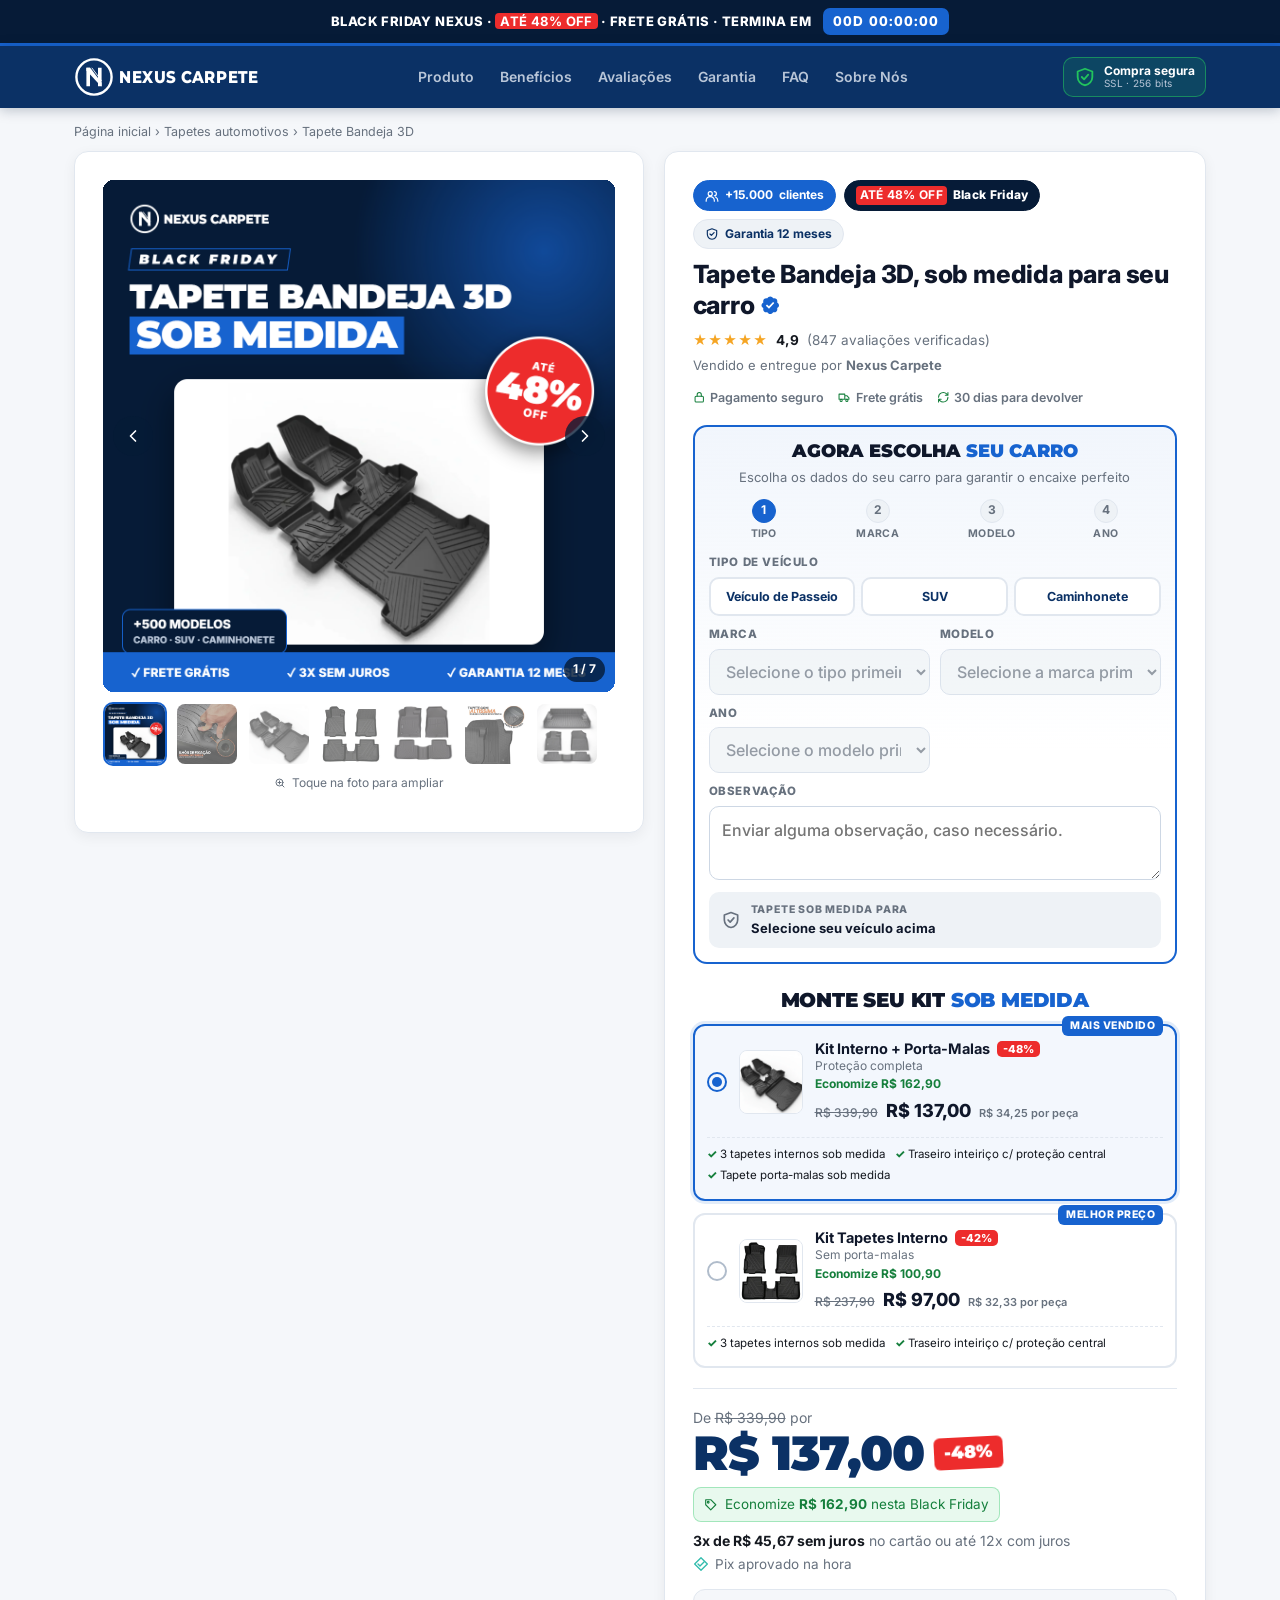
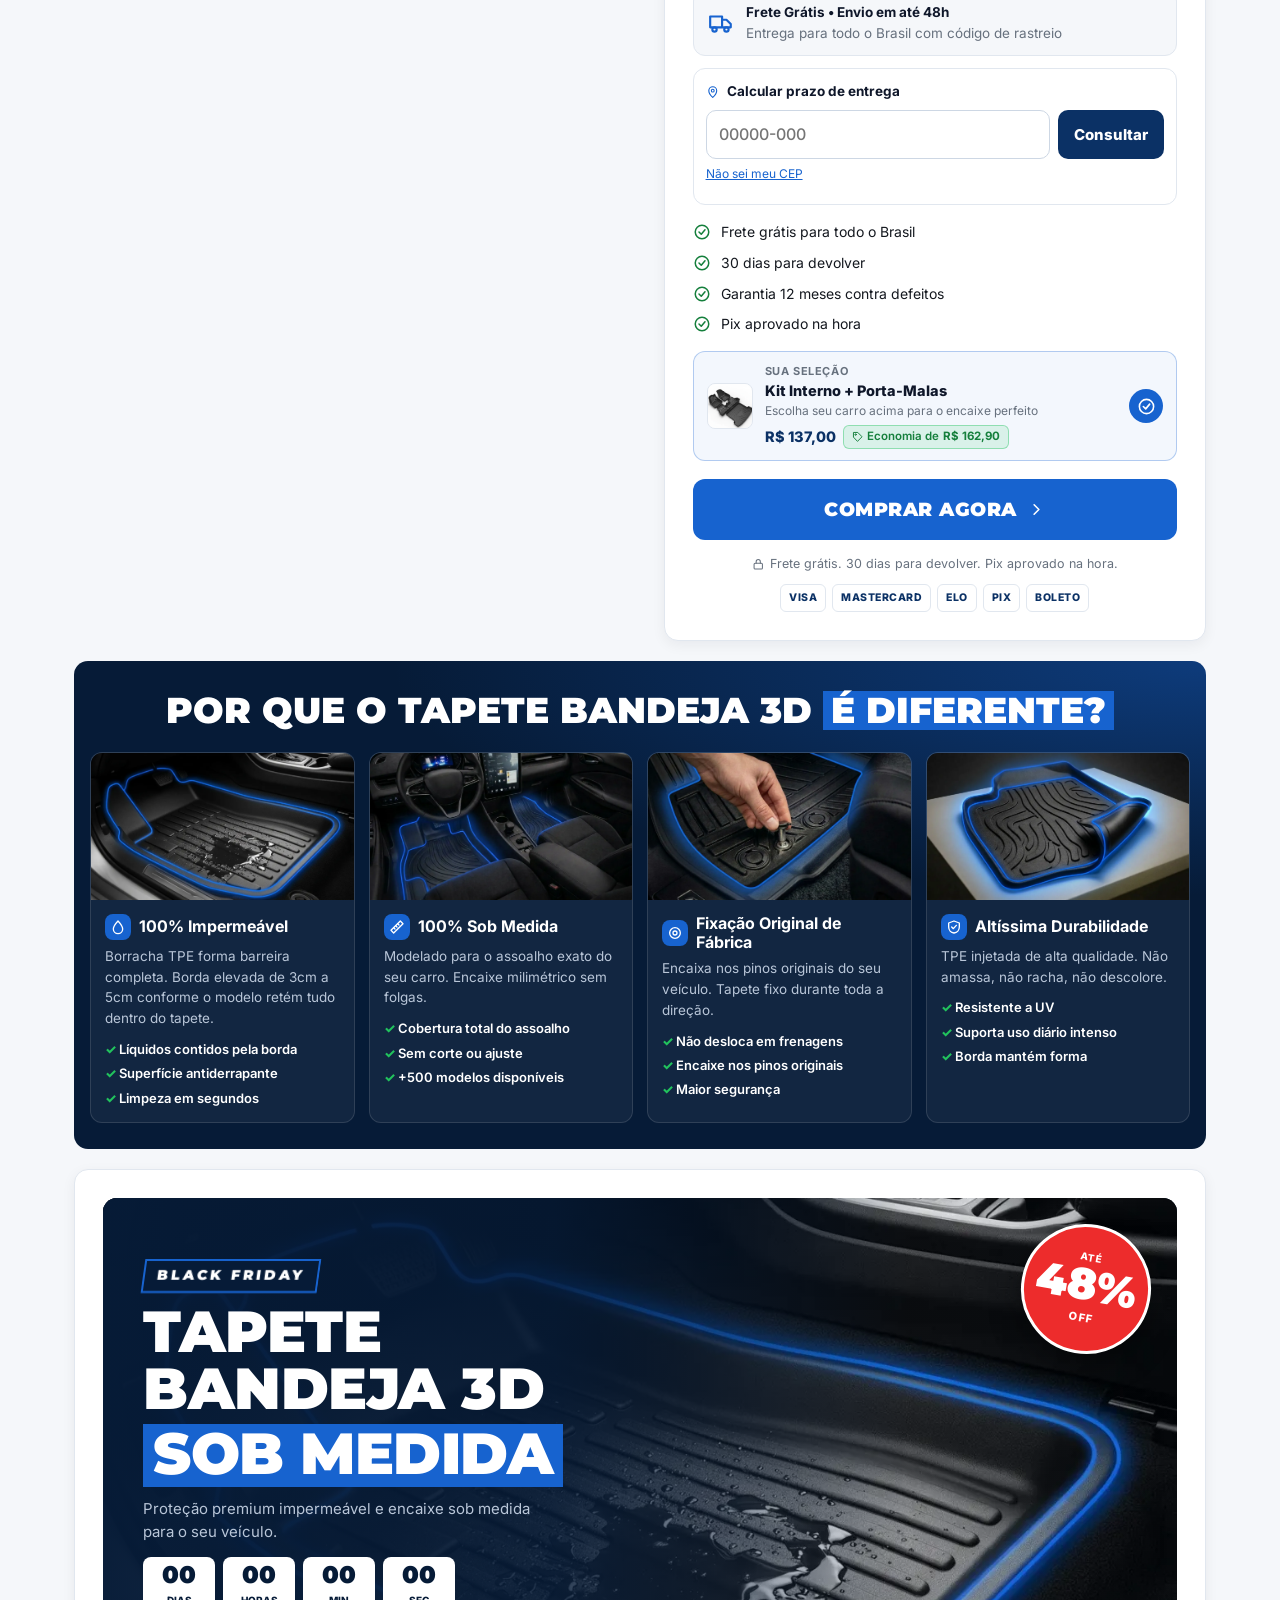
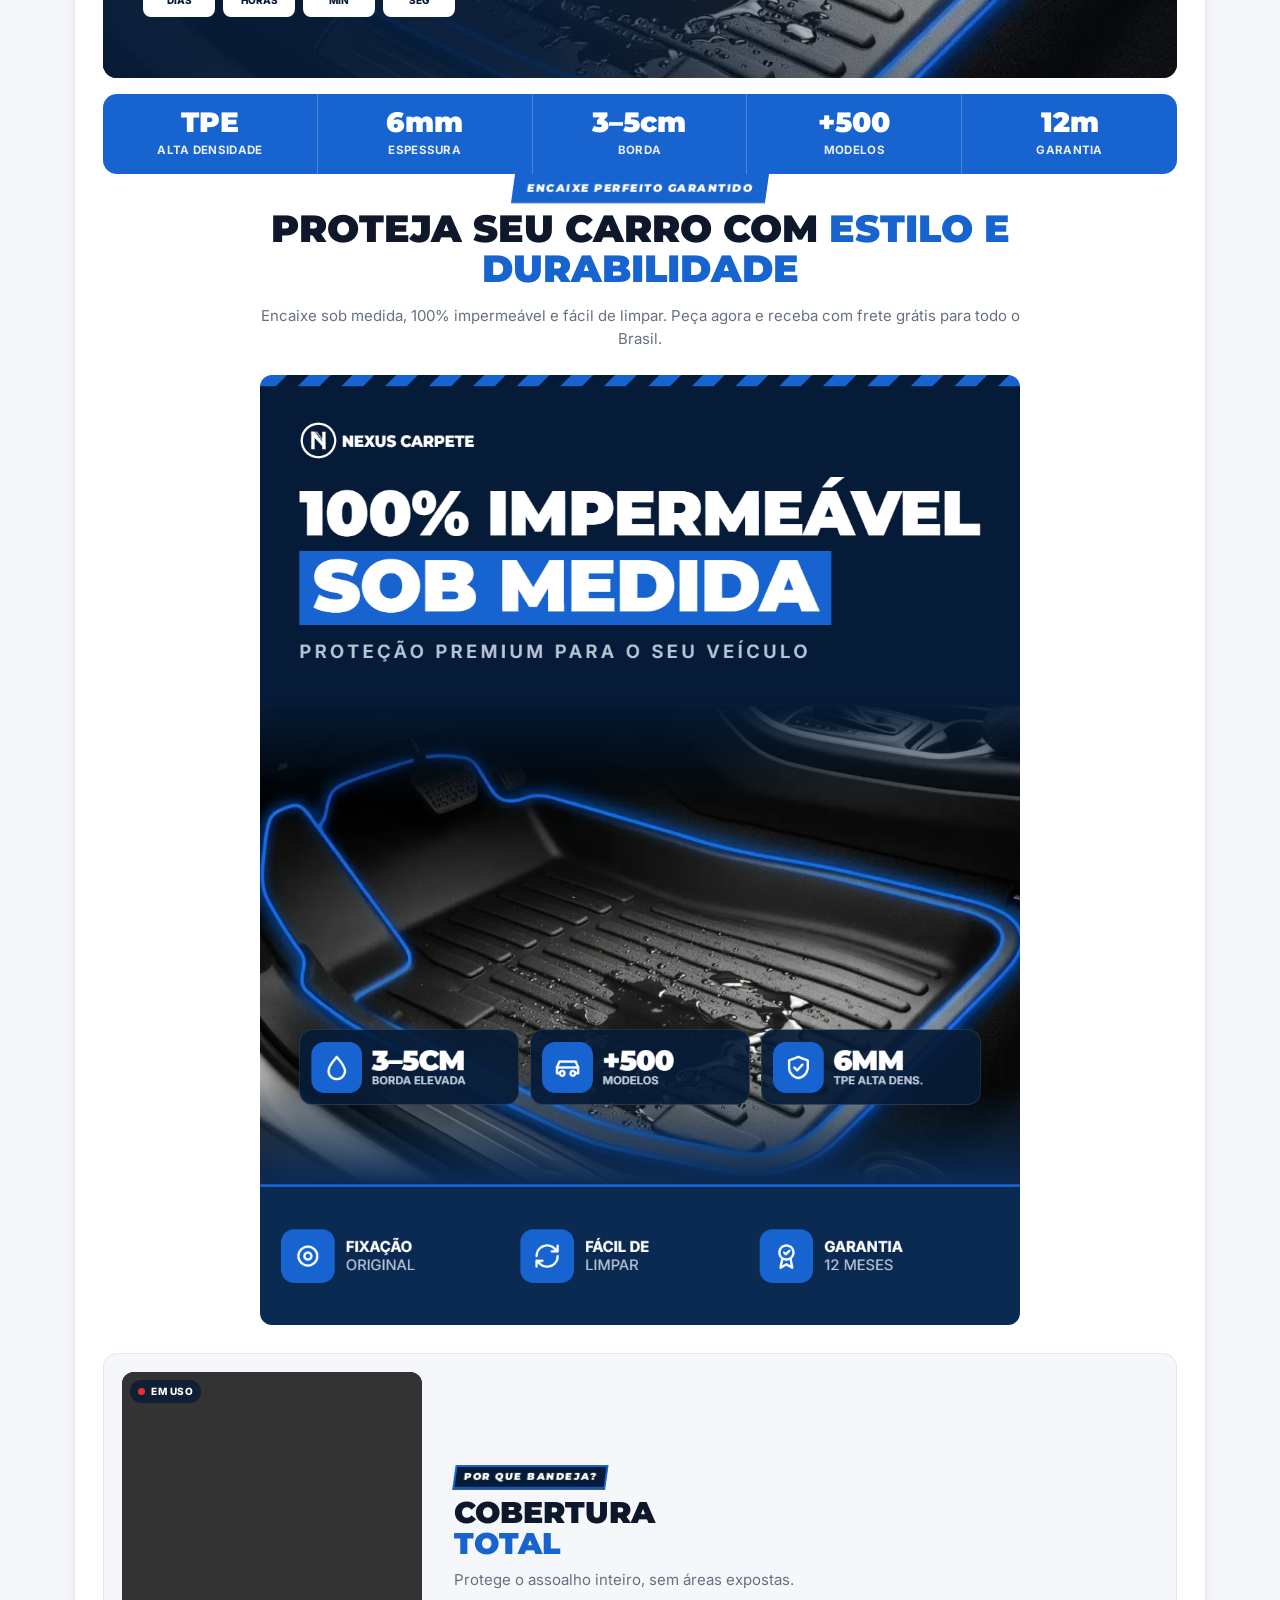
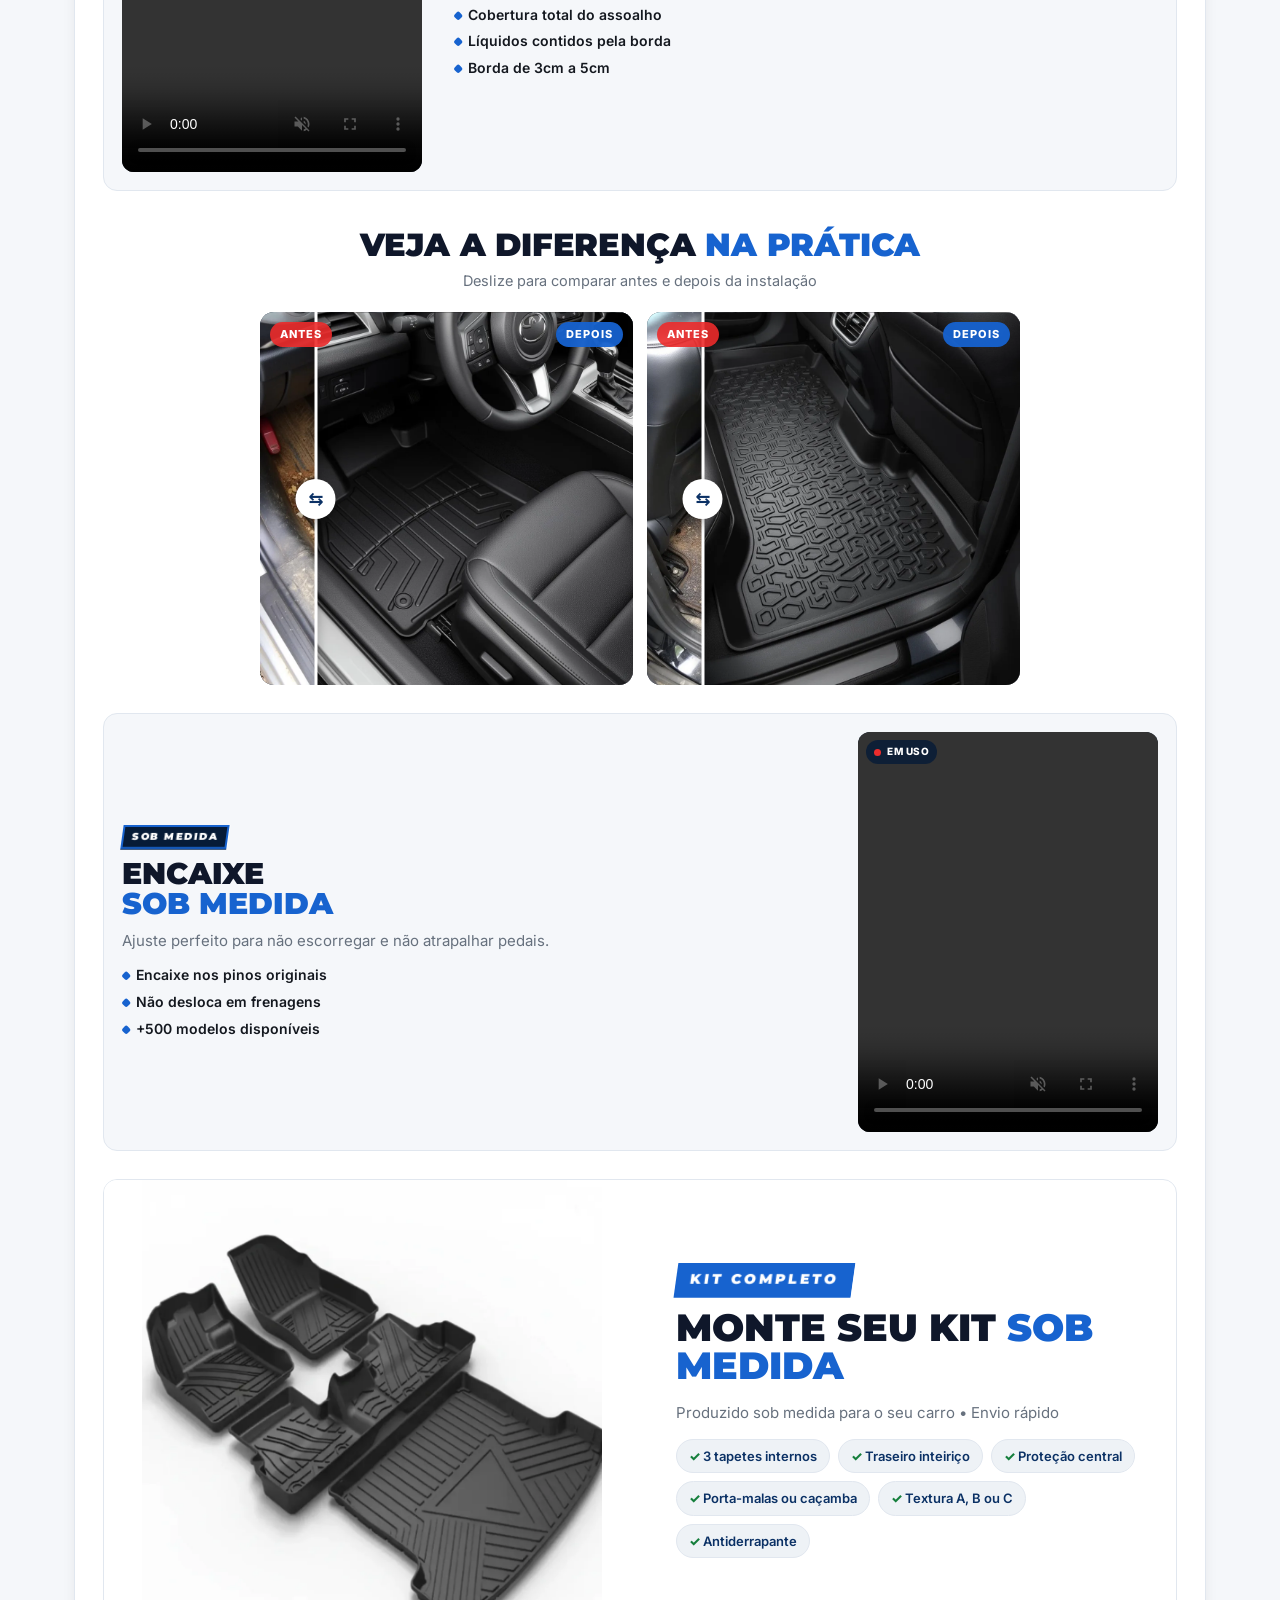
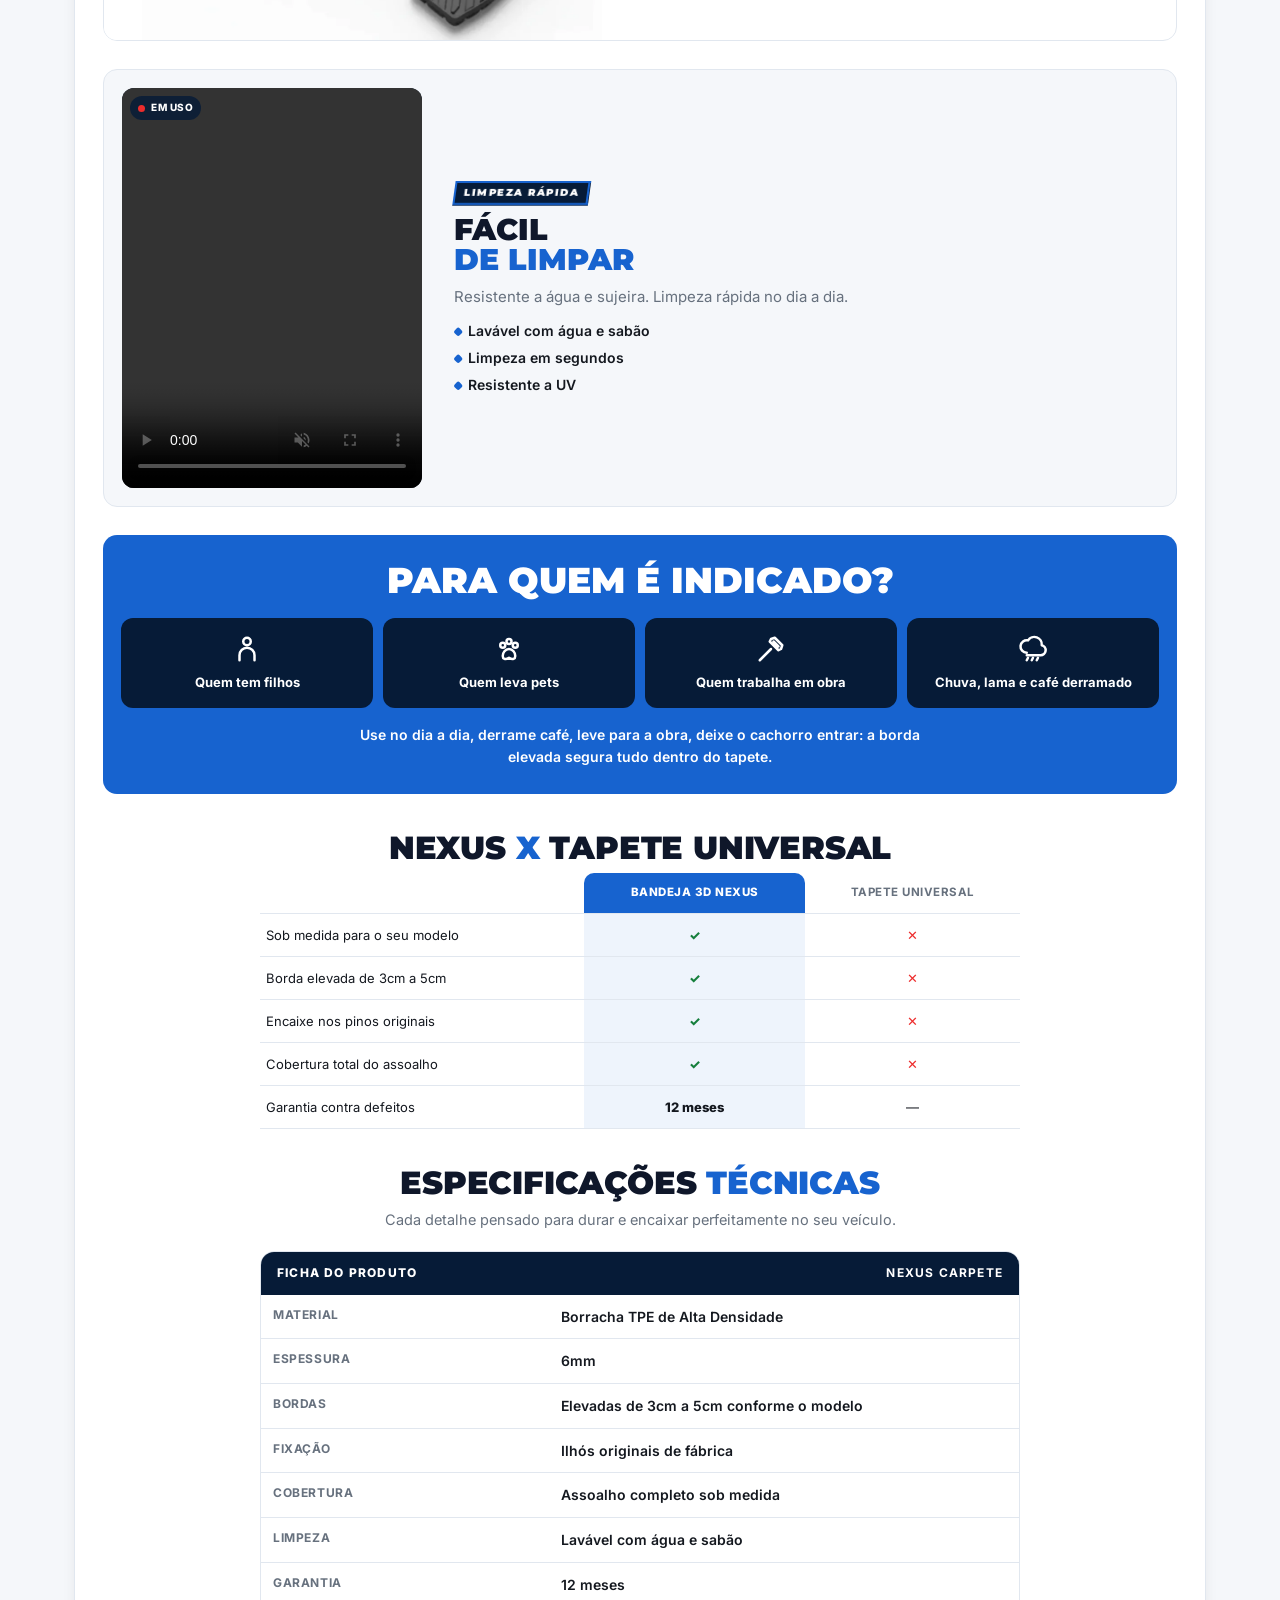
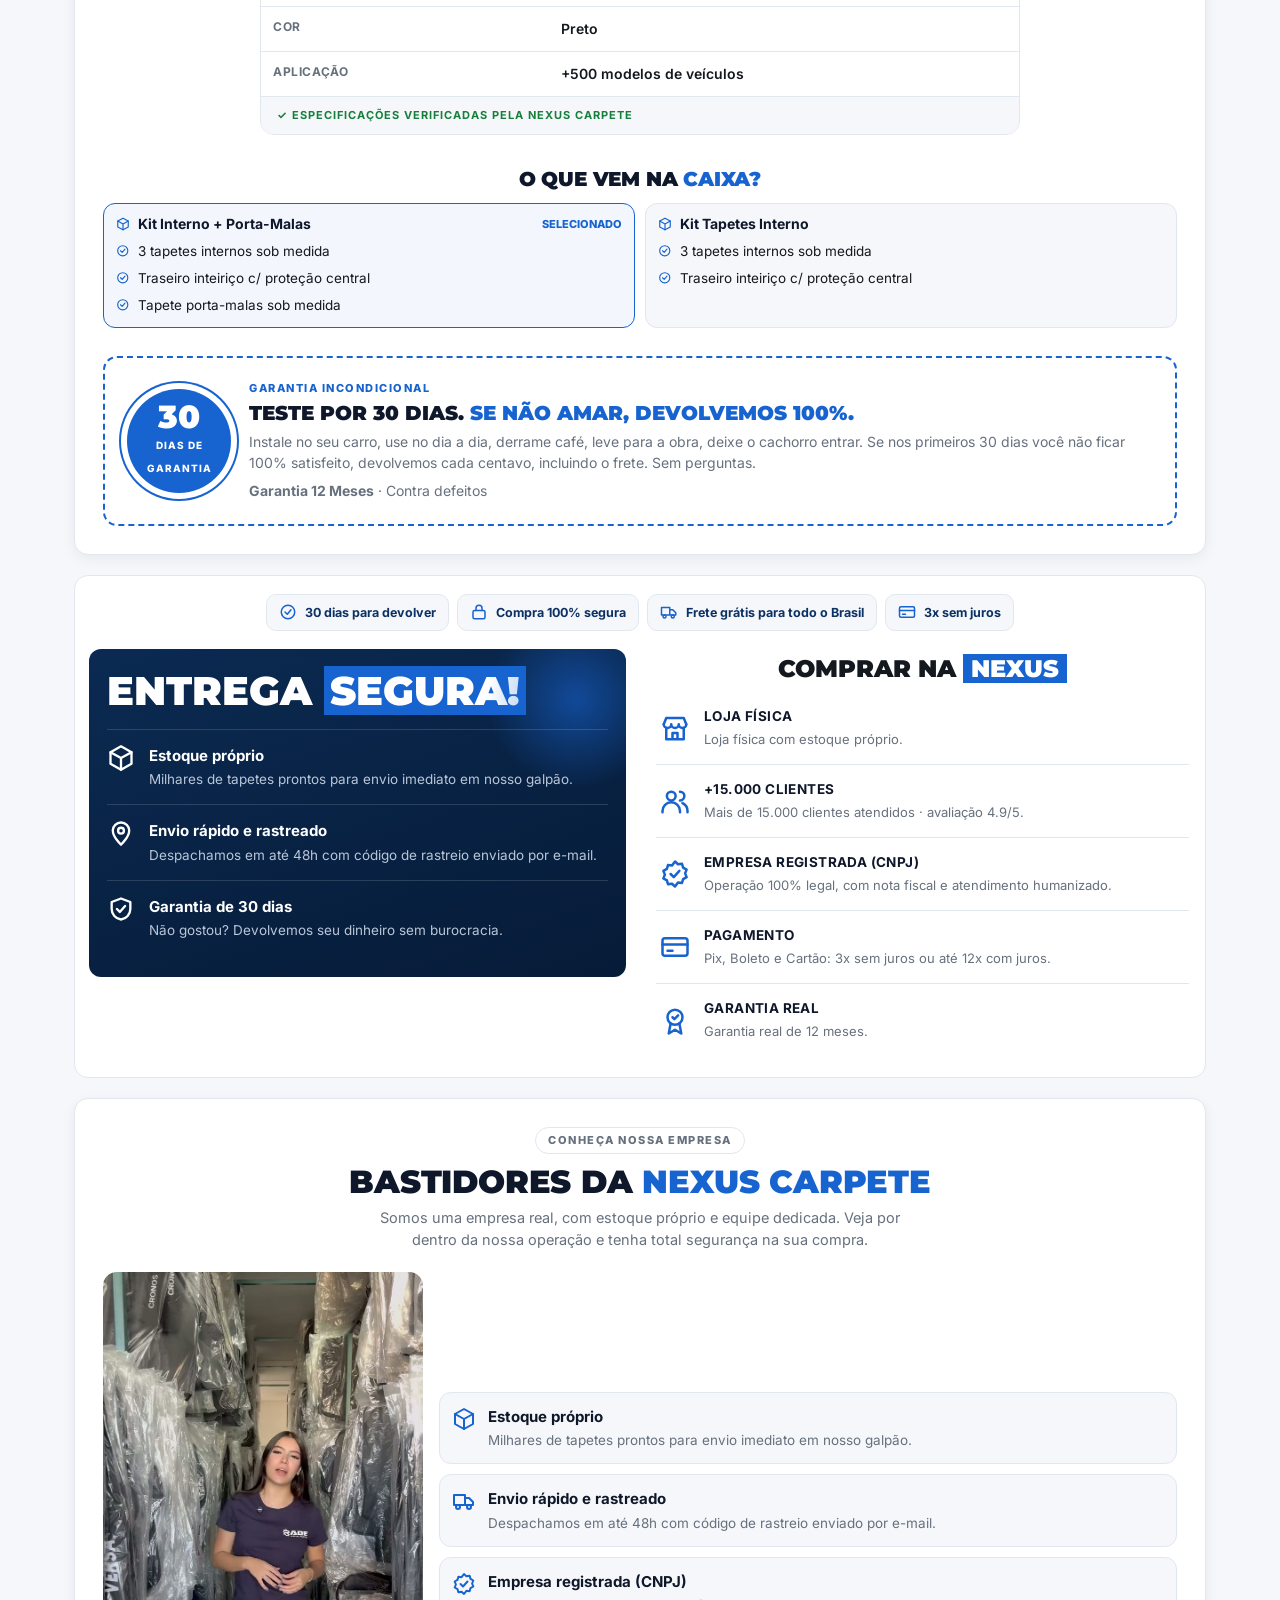
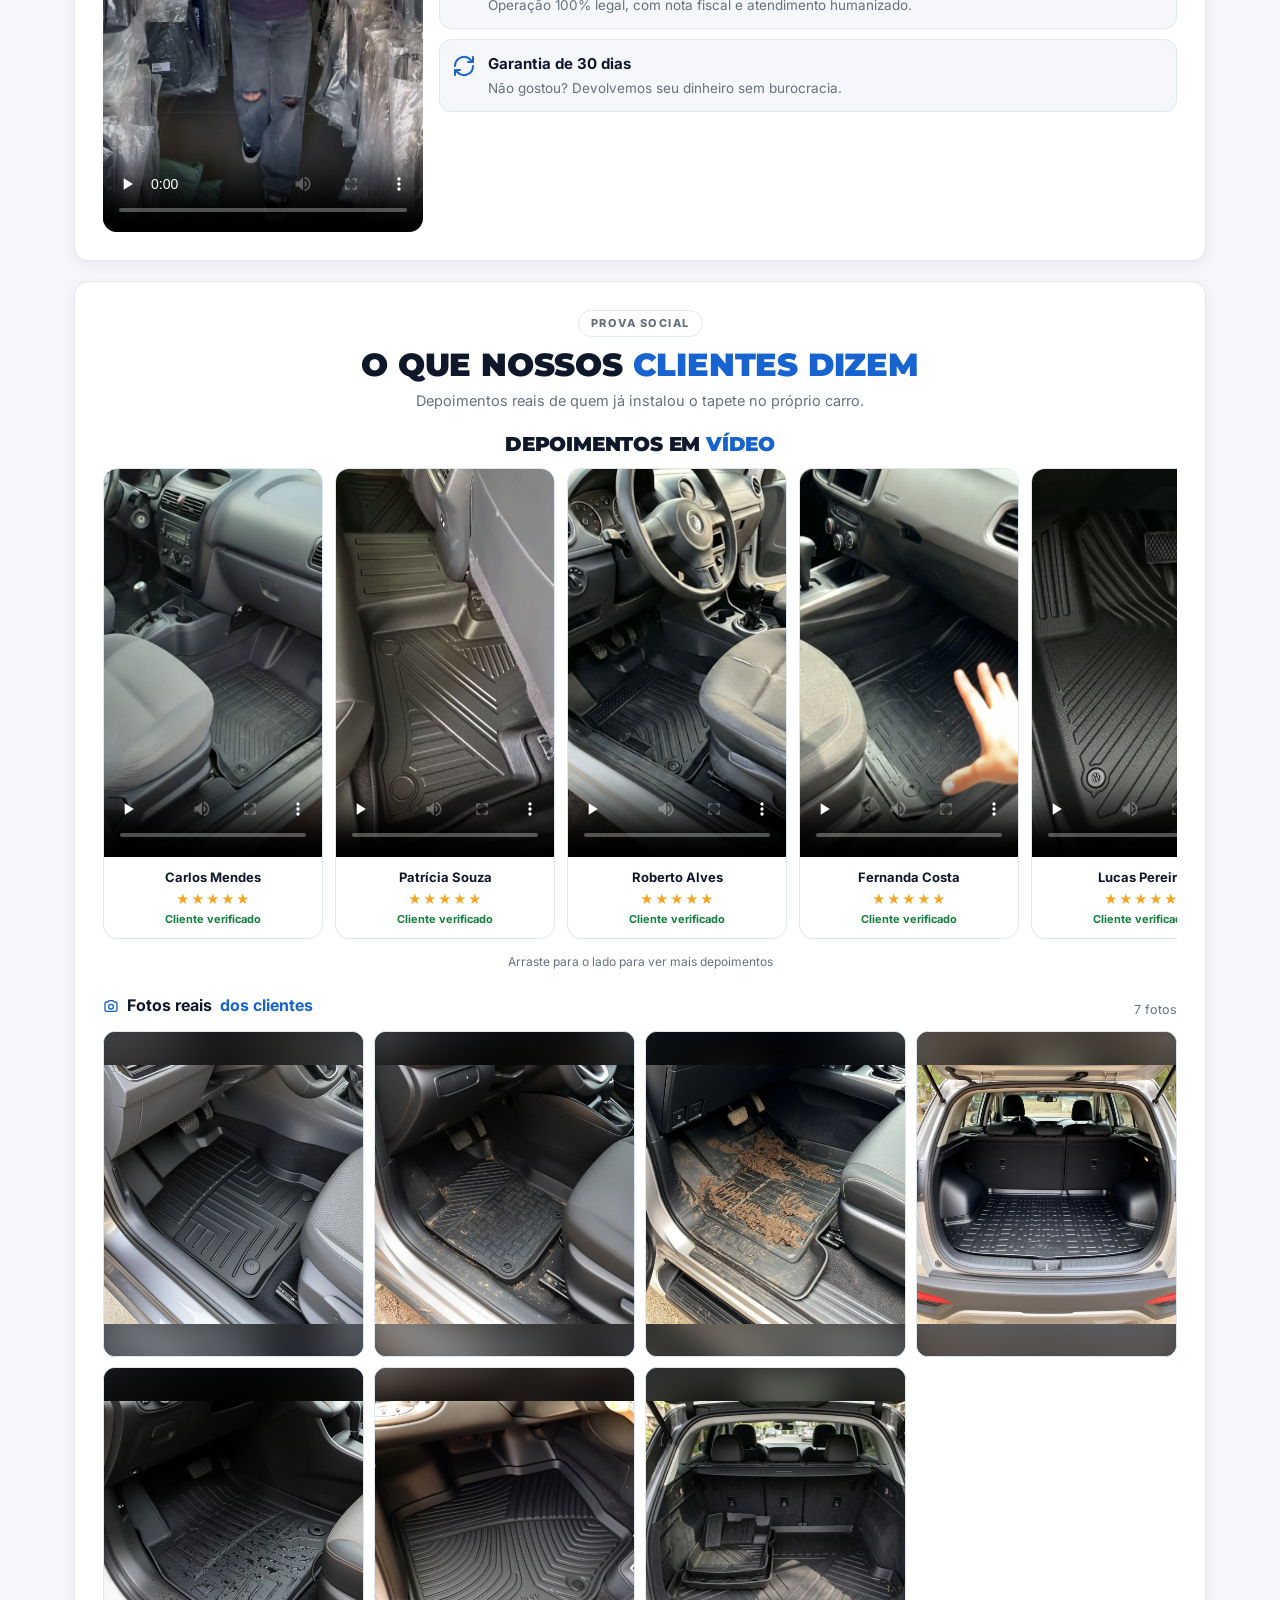
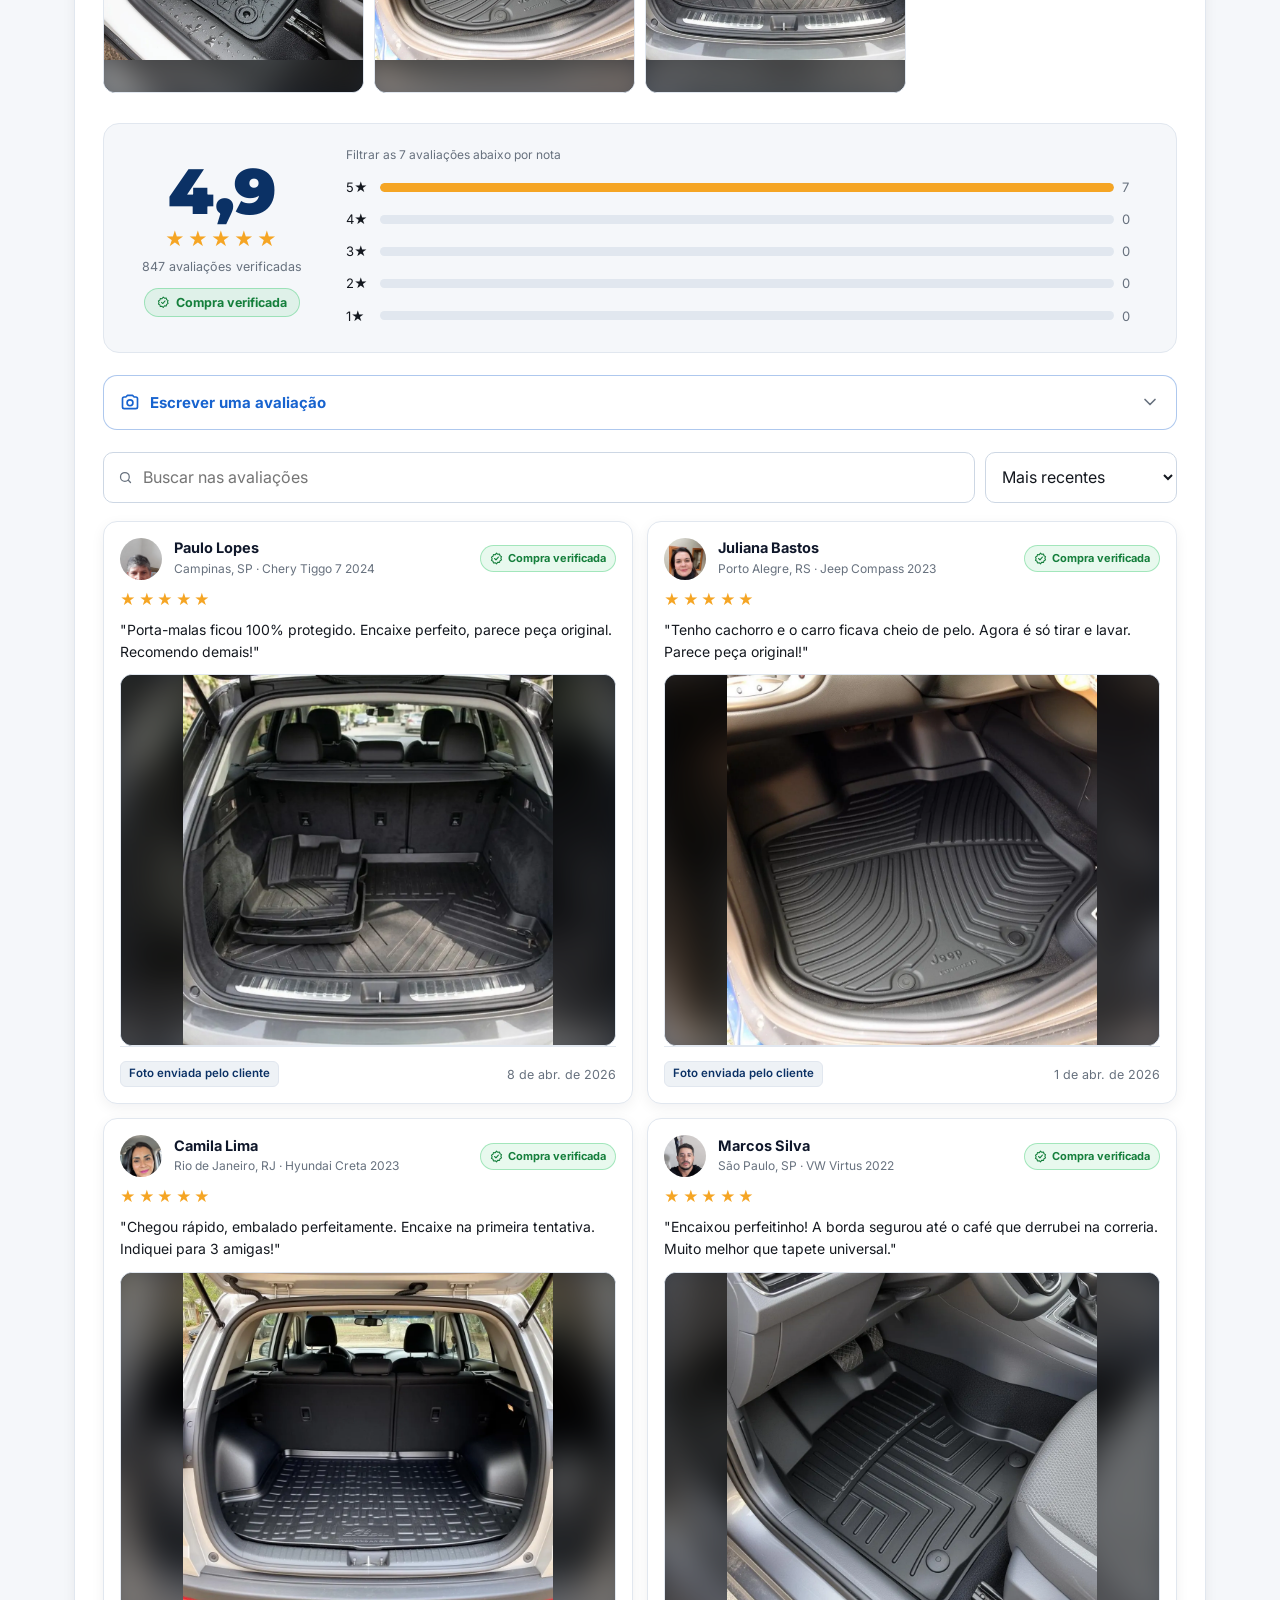
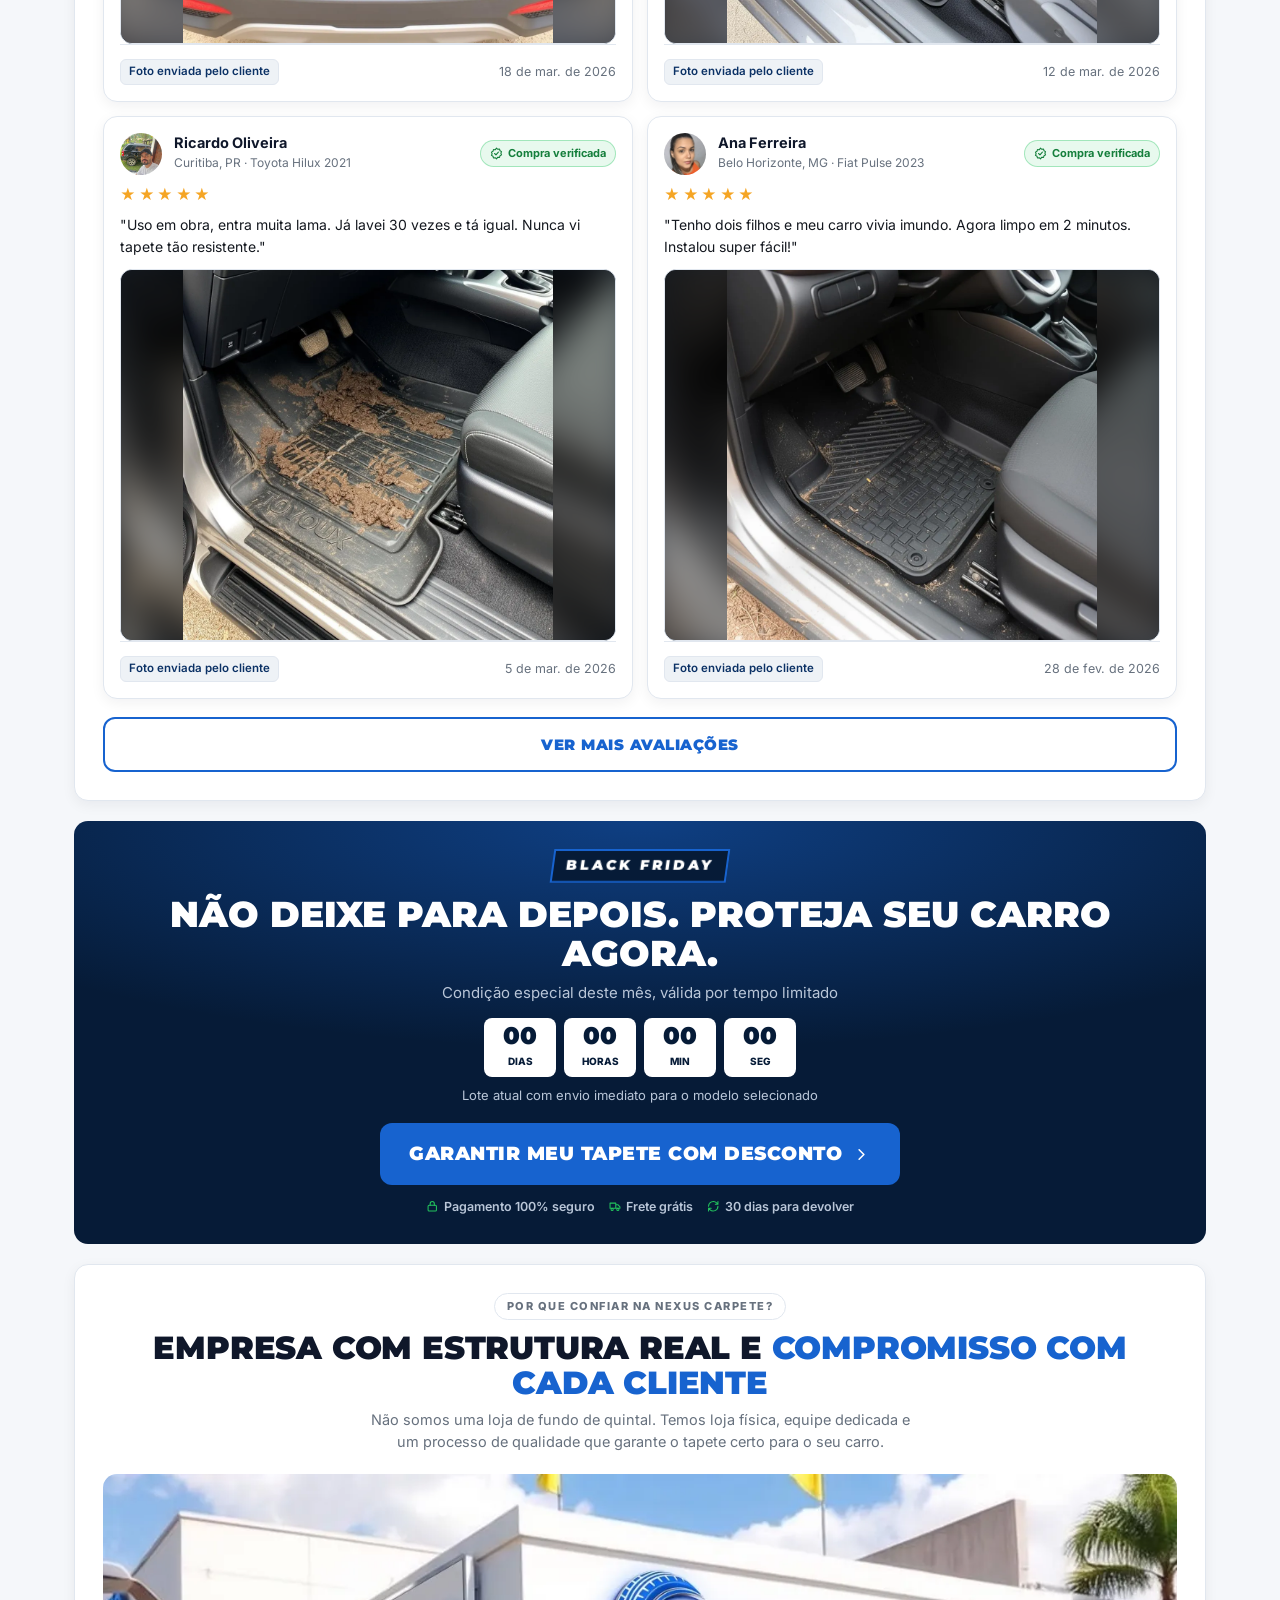
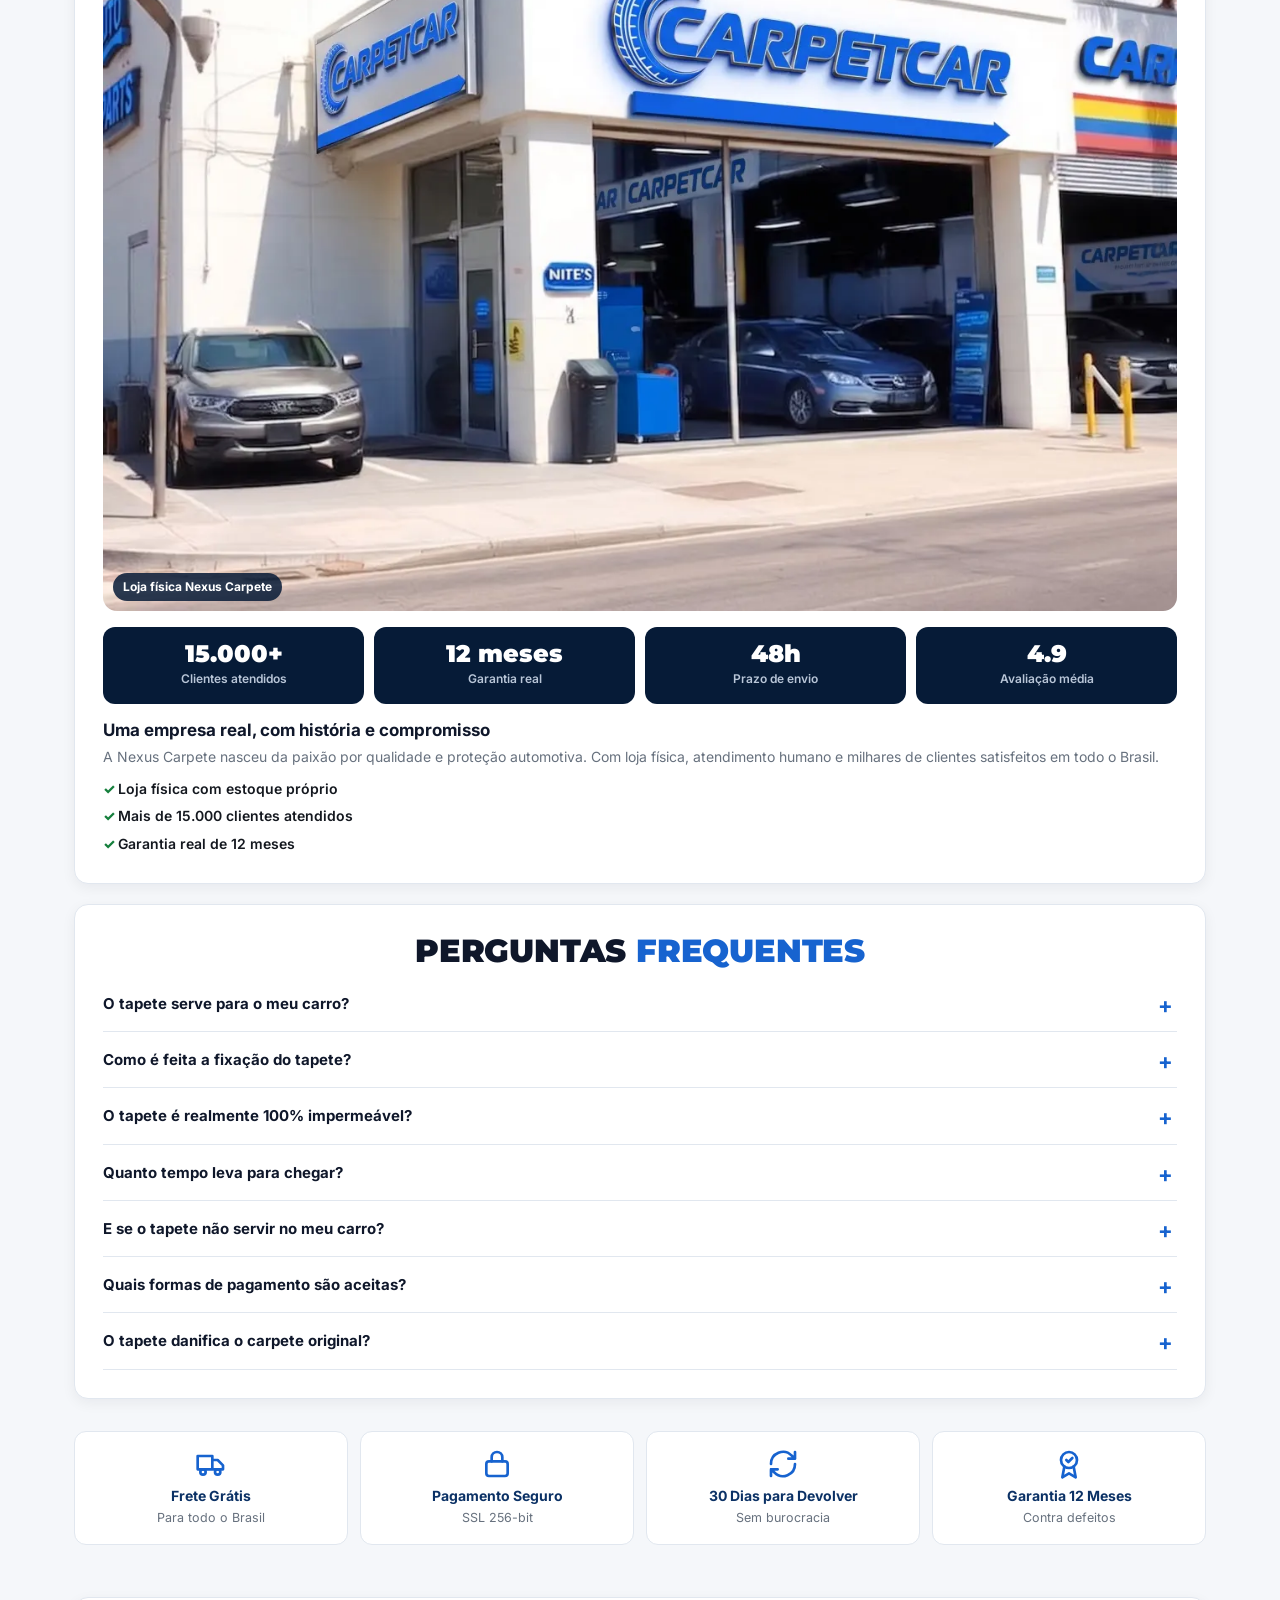
==== commit ff79be16: "Reinstala o Meta Pixel do site atual Mesmo ID (2298845797620394), PageView no carregamento e Initiat" ====
--- a/index.html
+++ b/index.html
@@ -37,7 +37,25 @@
   }
   </script>
 
-  <!-- ===== PIXELS / TAGS — Meta Pixel removido. UTMify mantido (mesma tag do site atual). ===== -->
+  <!-- ===== PIXELS / TAGS — mesmos do site atual (Meta Pixel + UTMify) ===== -->
+  <!-- Meta Pixel Code -->
+  <script>
+  !function(f,b,e,v,n,t,s)
+  {if(f.fbq)return;n=f.fbq=function(){n.callMethod?
+  n.callMethod.apply(n,arguments):n.queue.push(arguments)};
+  if(!f._fbq)f._fbq=n;n.push=n;n.loaded=!0;n.version='2.0';
+  n.queue=[];t=b.createElement(e);t.async=!0;
+  t.src=v;s=b.getElementsByTagName(e)[0];
+  s.parentNode.insertBefore(t,s)}(window, document,'script',
+  'https://connect.facebook.net/en_US/fbevents.js');
+  fbq('init', '2298845797620394');
+  fbq('track', 'PageView');
+  </script>
+  <noscript><img height="1" width="1" style="display:none"
+  src="https://www.facebook.com/tr?id=2298845797620394&ev=PageView&noscript=1"
+  /></noscript>
+  <!-- End Meta Pixel Code -->
+  <!-- InitiateCheckout: disparado no botão "Finalizar pagamento" (js/app.js), como no "Confirmar ✓" do site atual -->
   <script src="https://cdn.utmify.com.br/scripts/utms/latest.js" data-utmify-prevent-xcod-sck data-utmify-prevent-subids async defer></script>
   <!-- Preservação universal de UTMs (não altera lógica existente) -->
   <script>
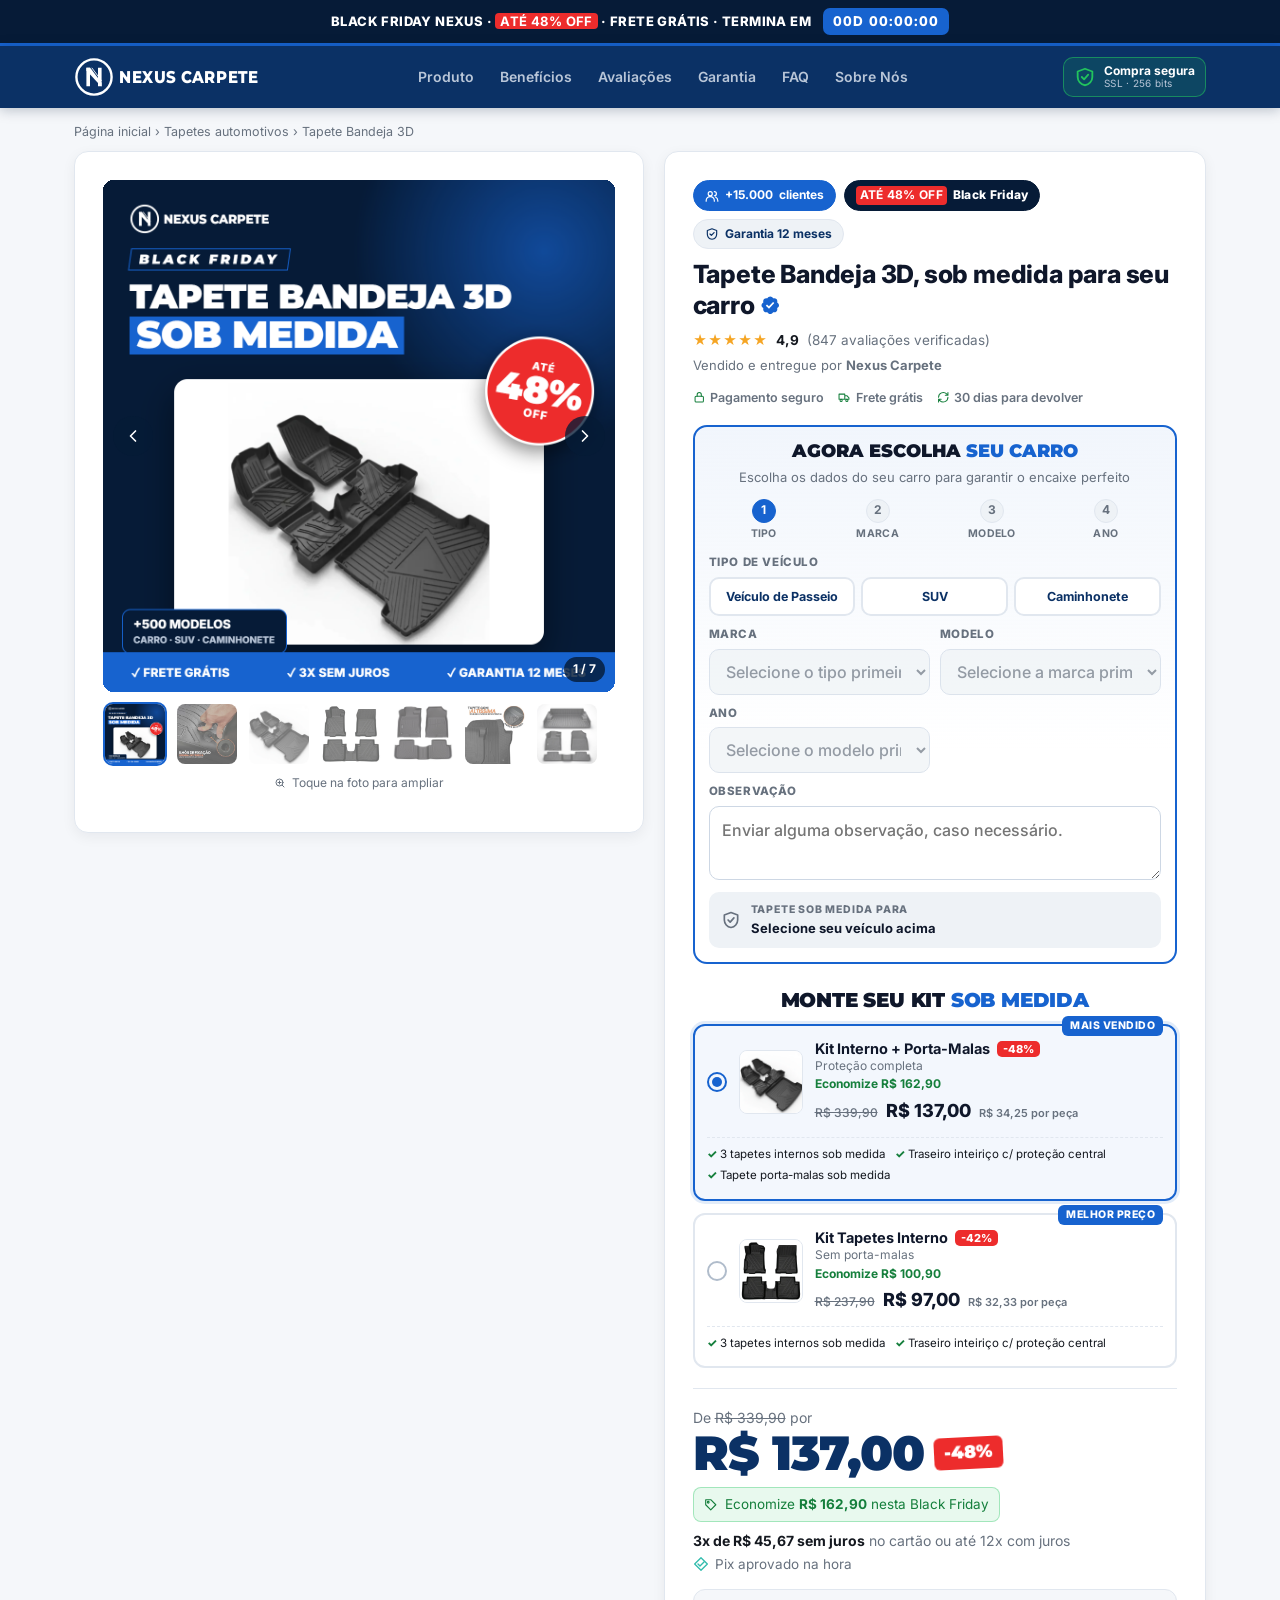
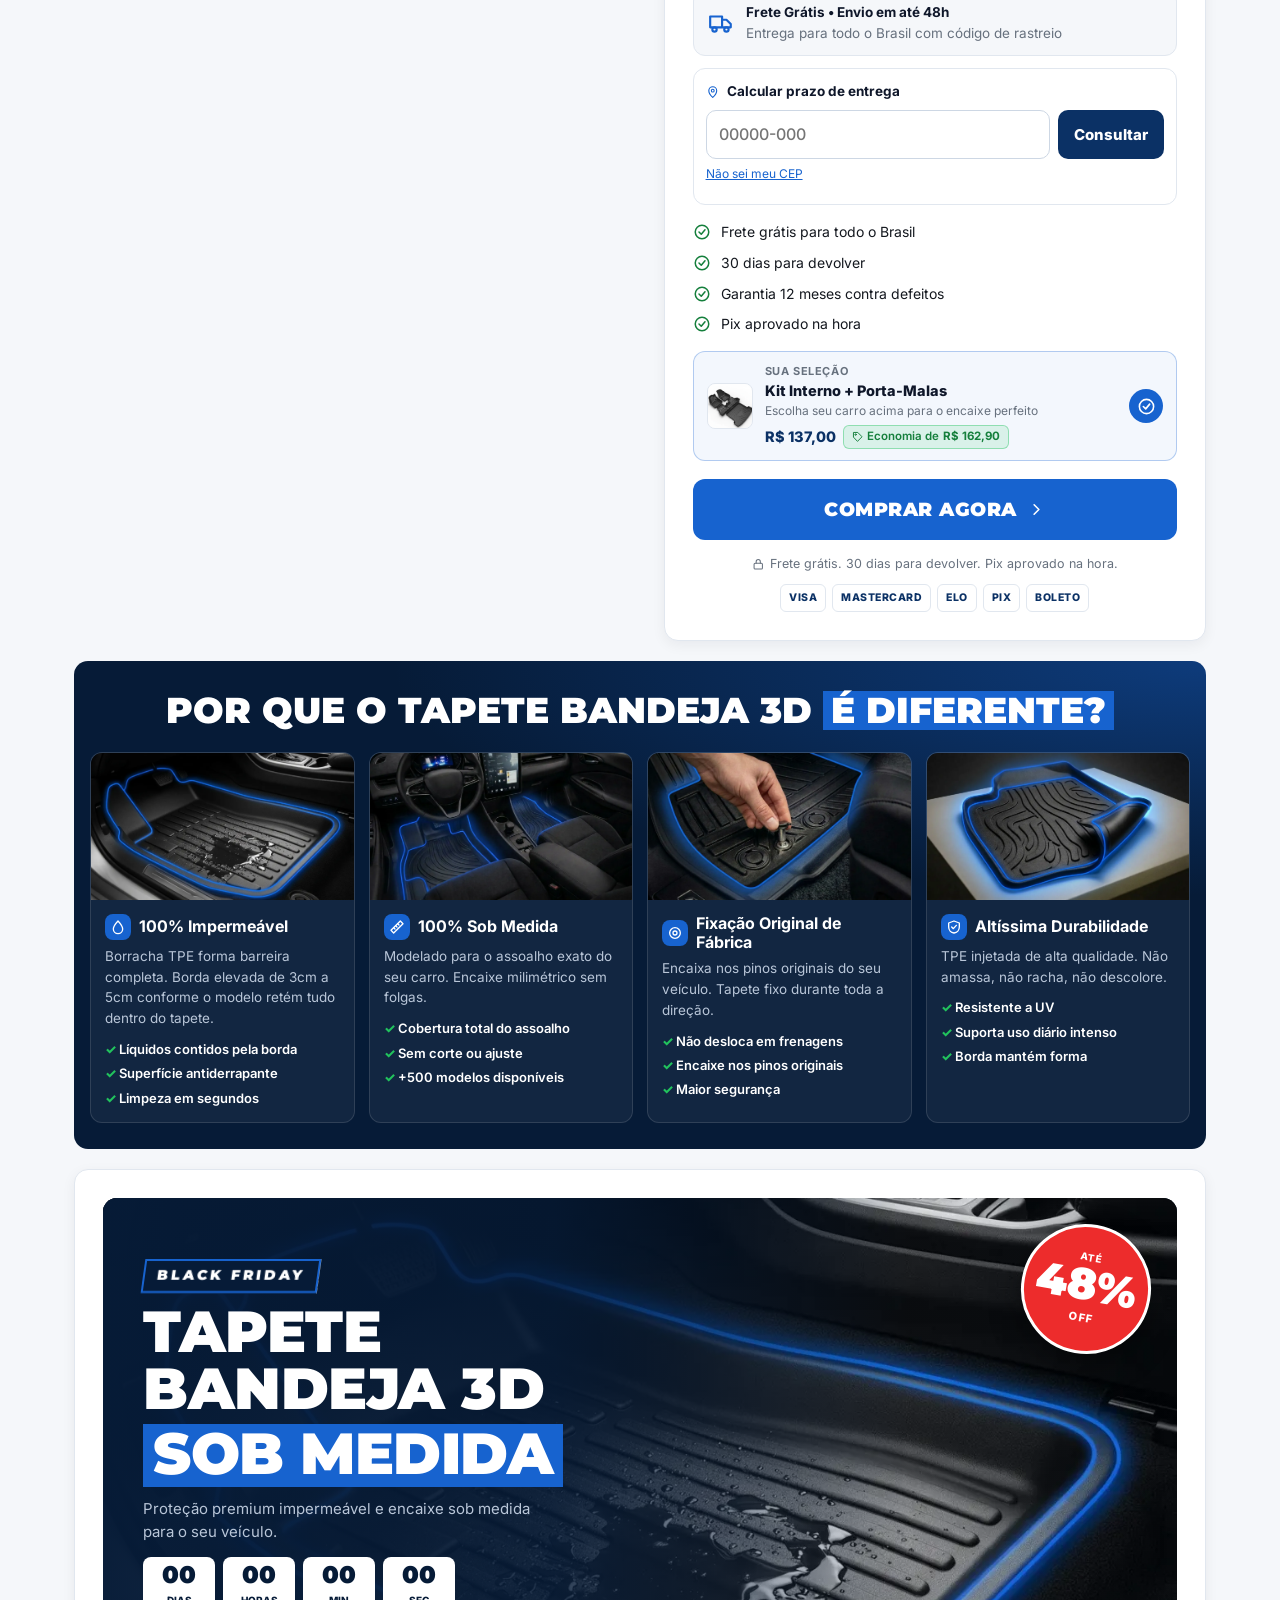
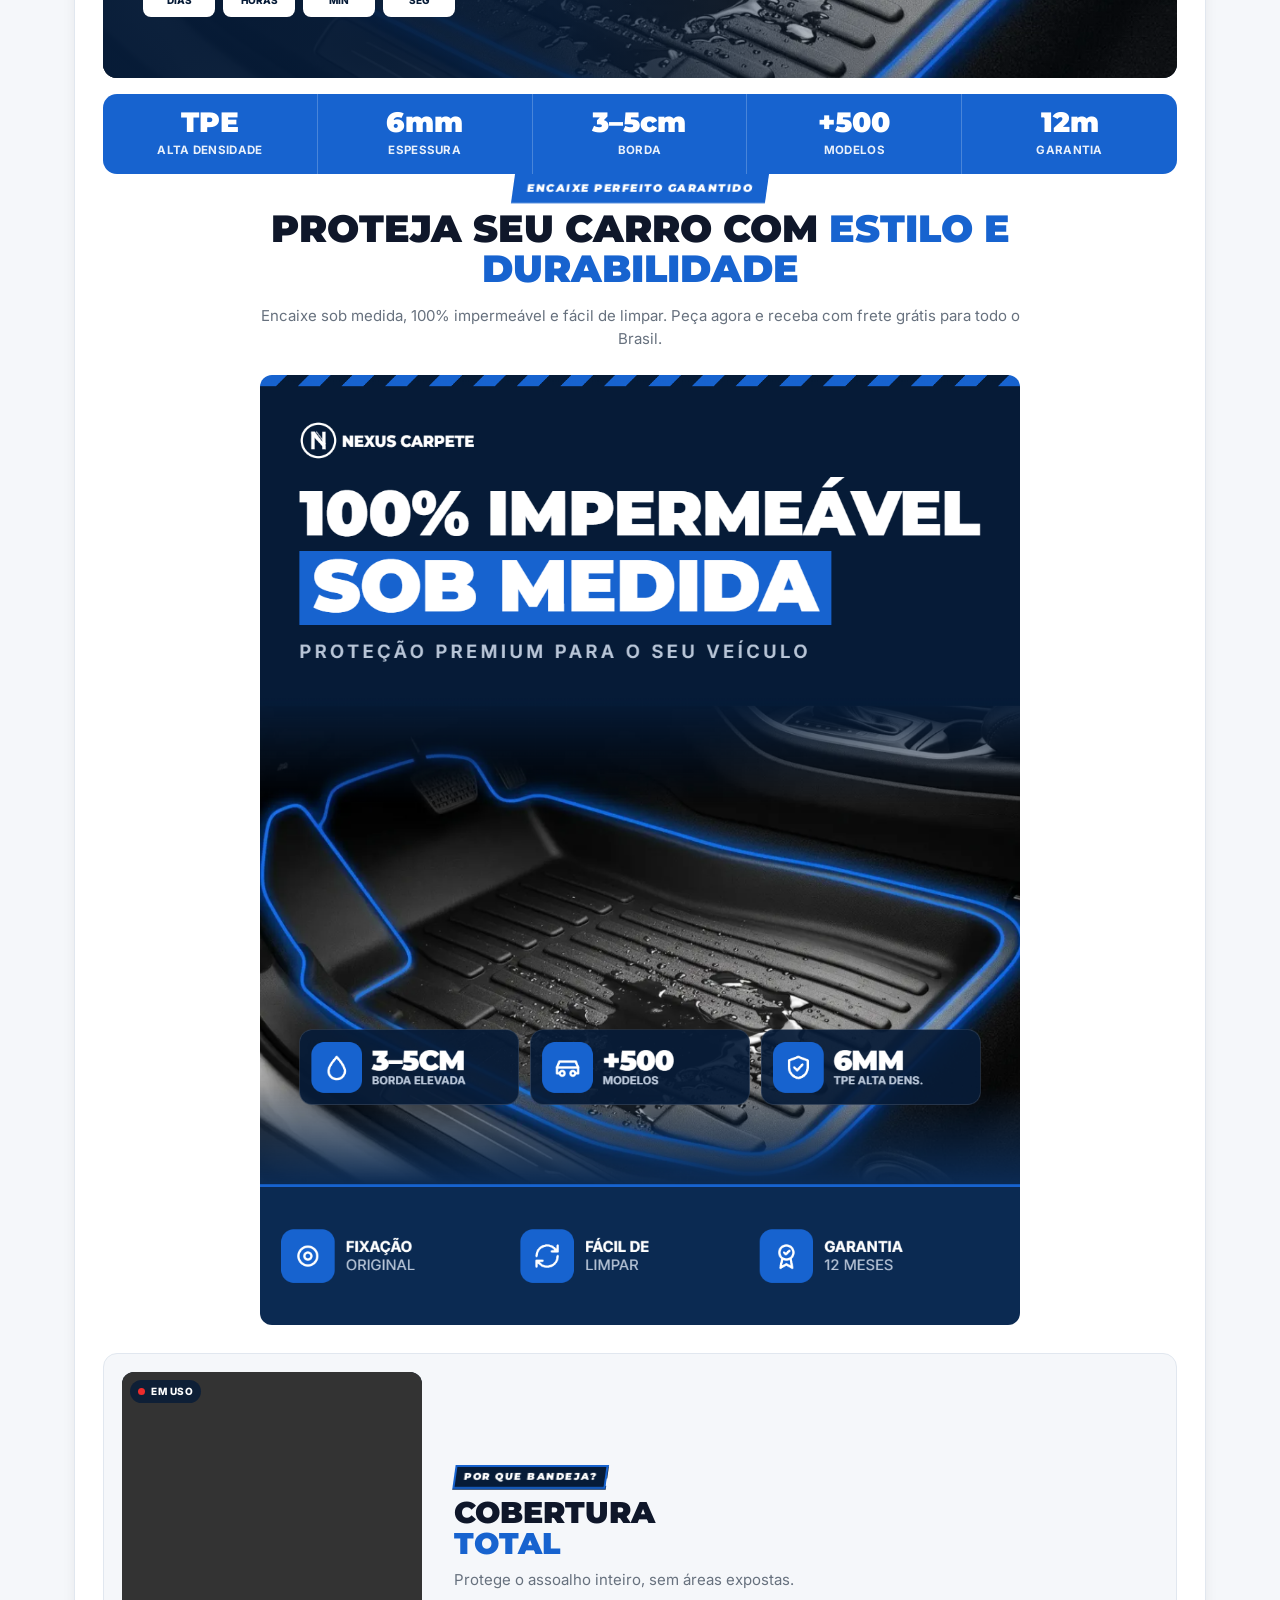
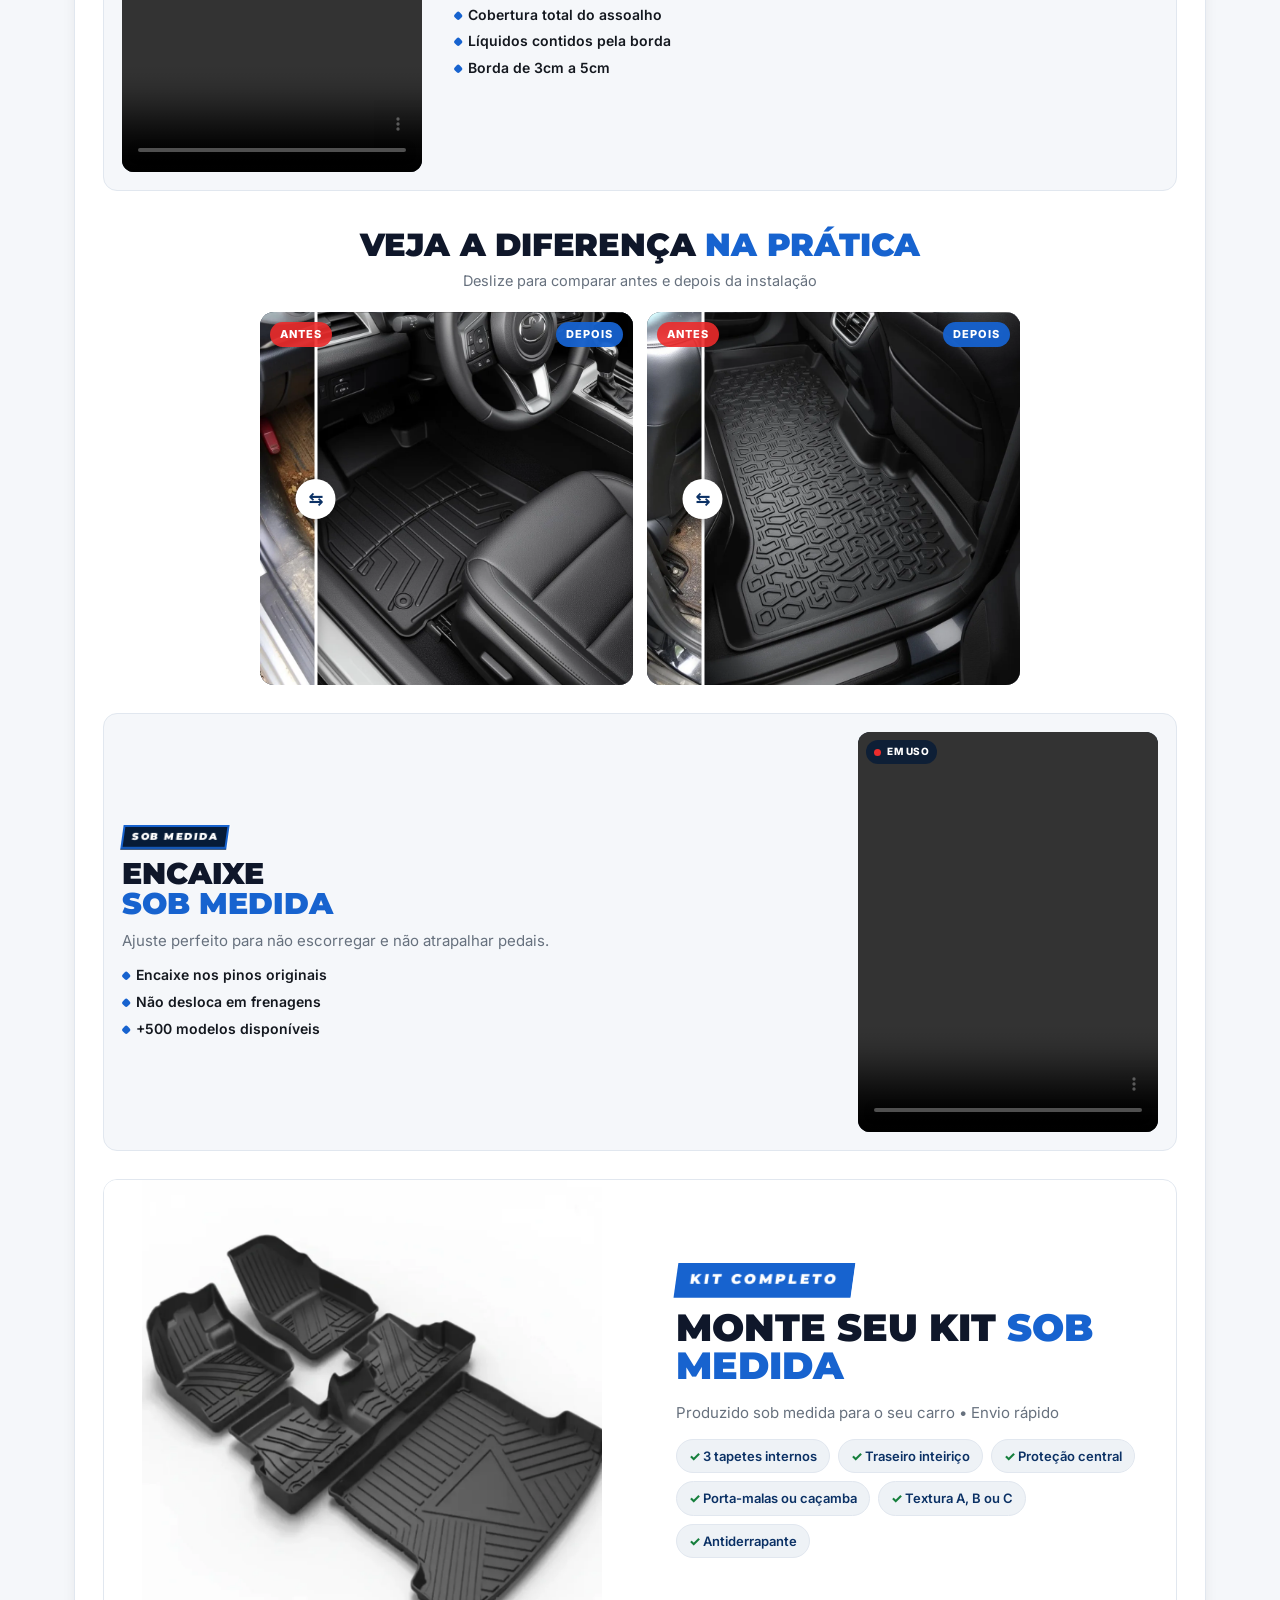
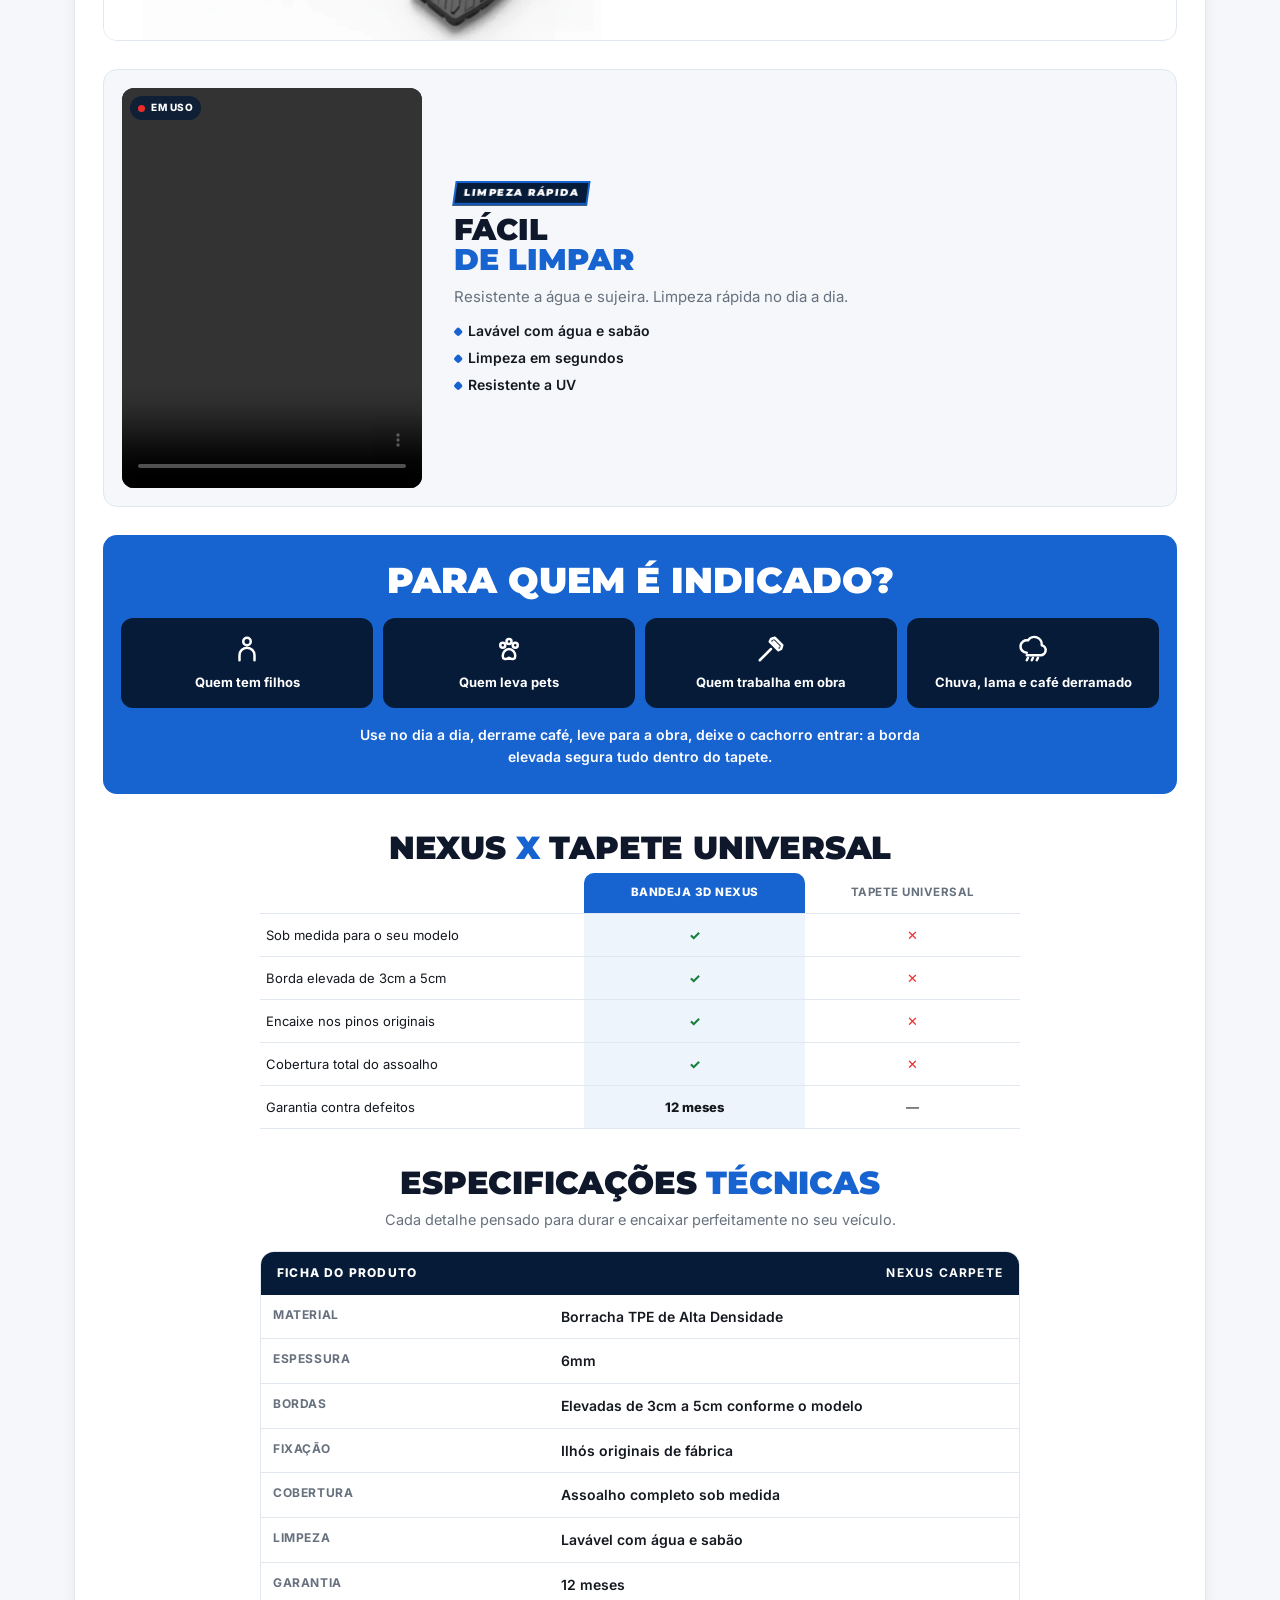
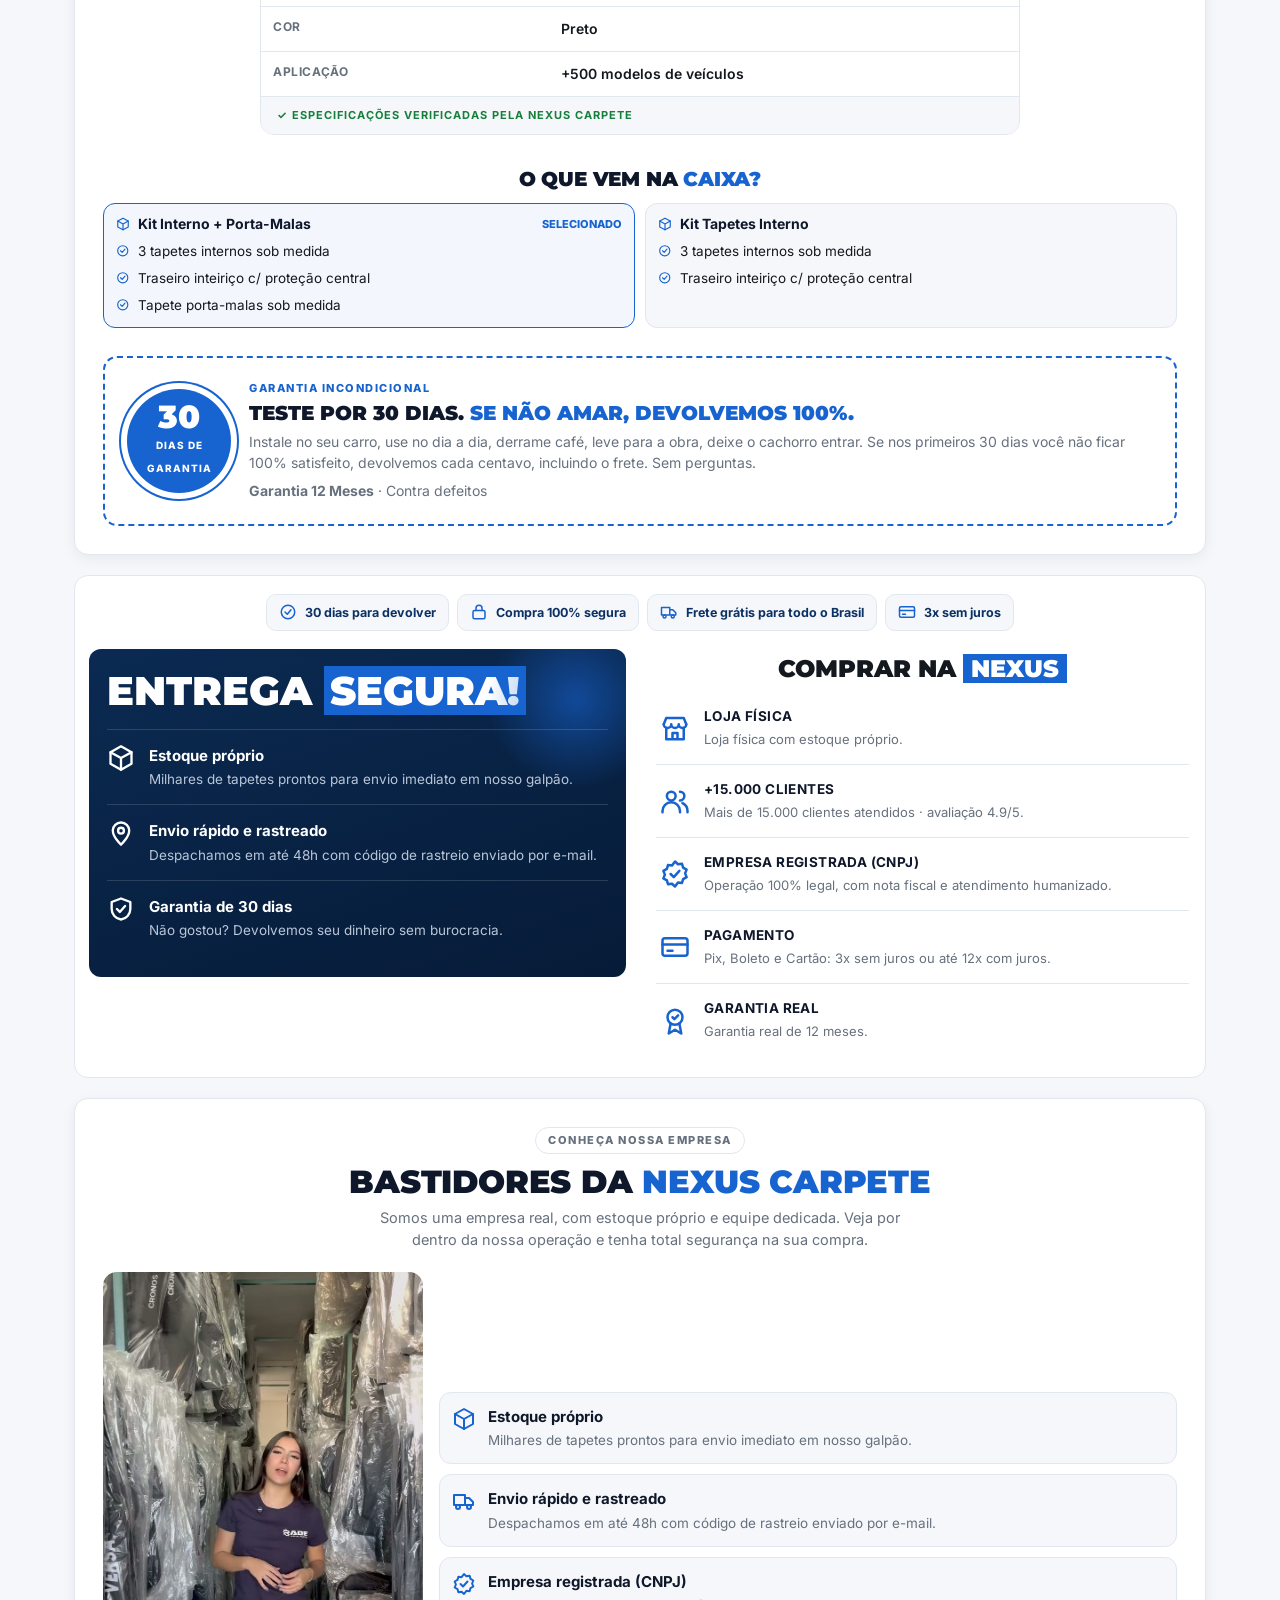
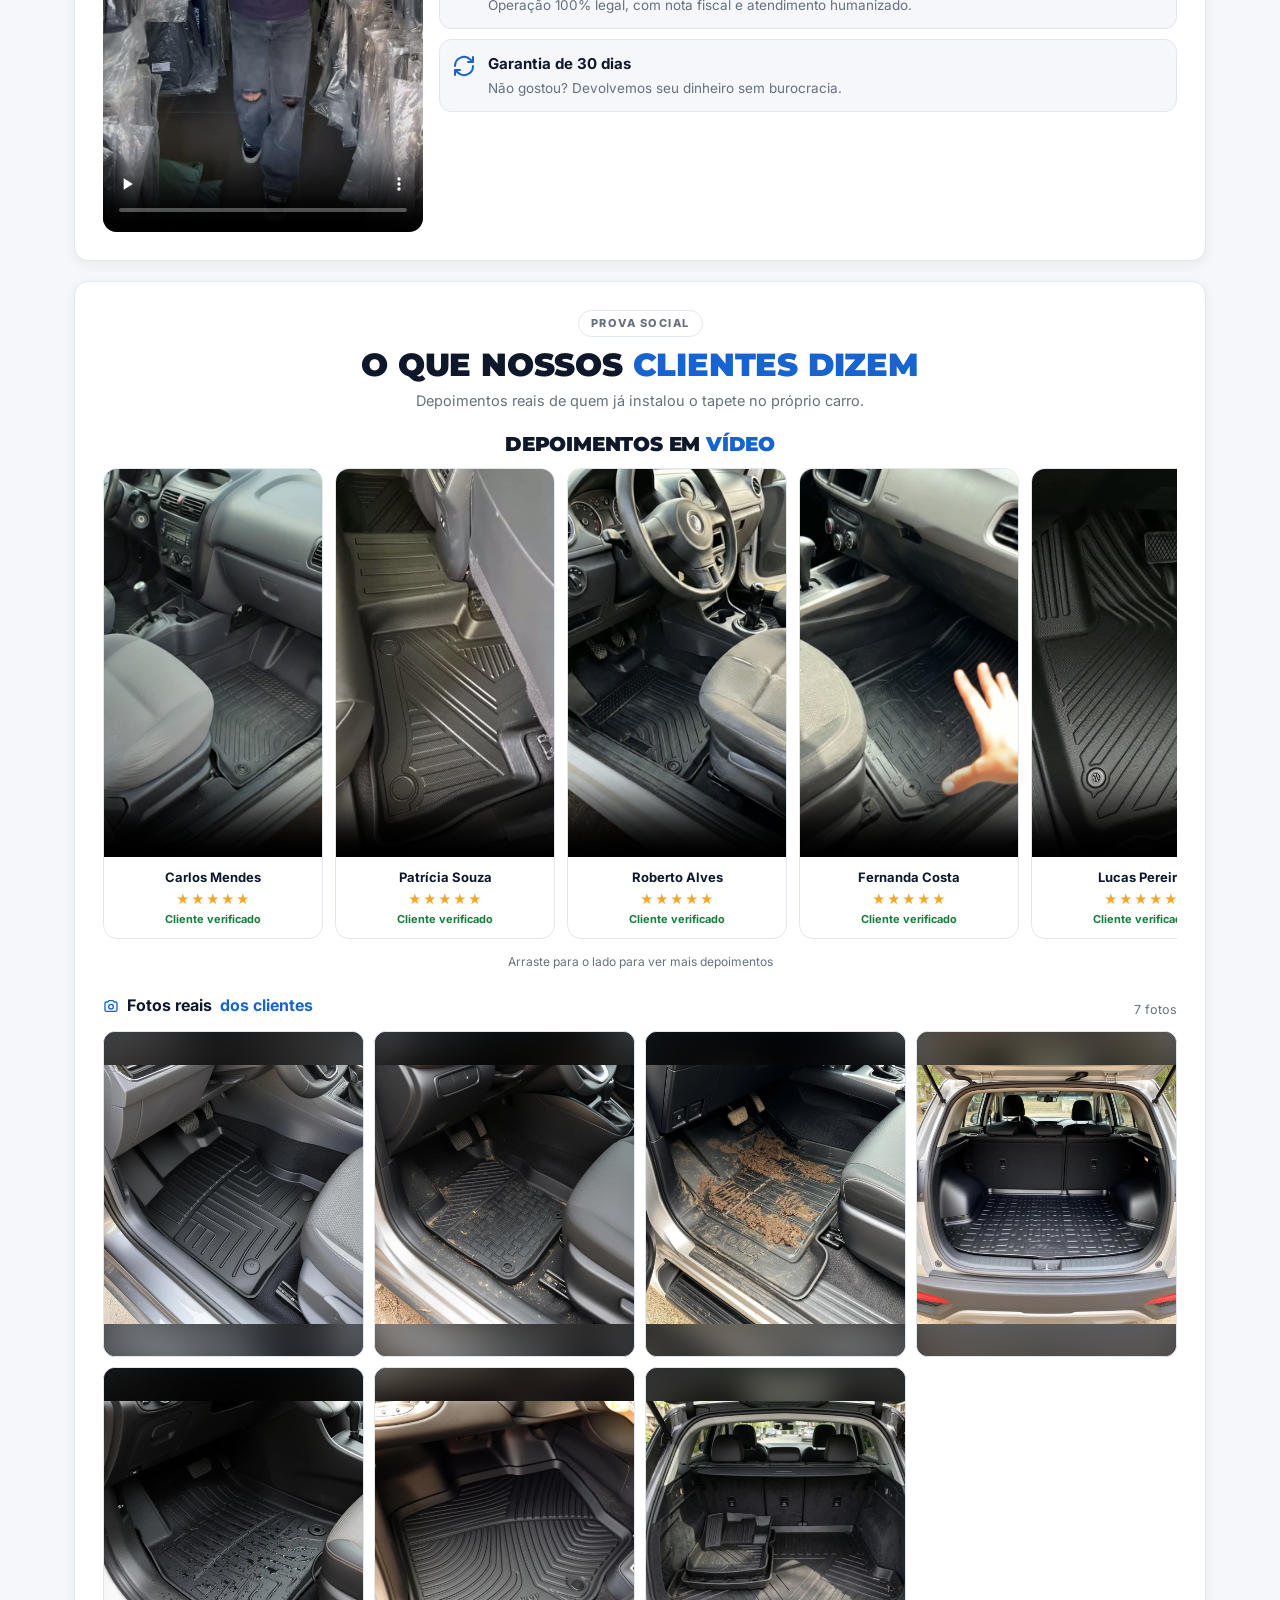
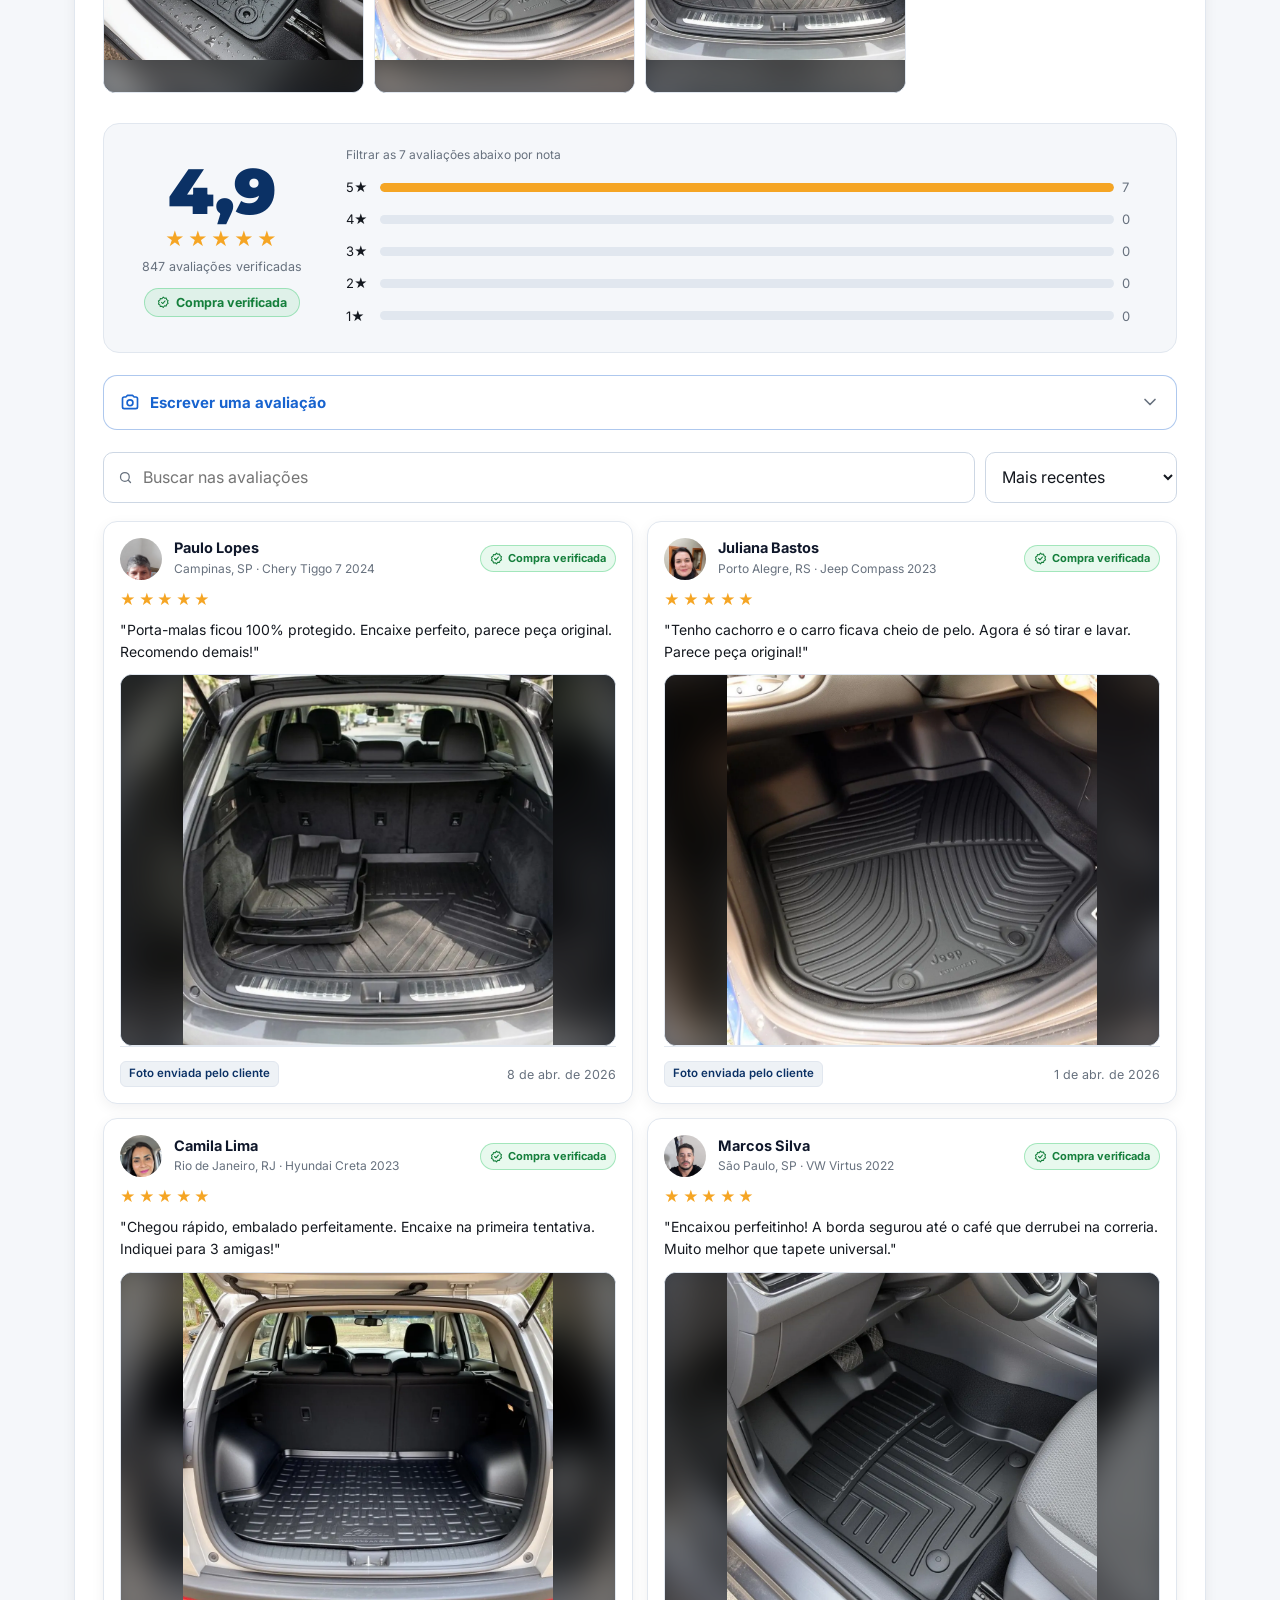
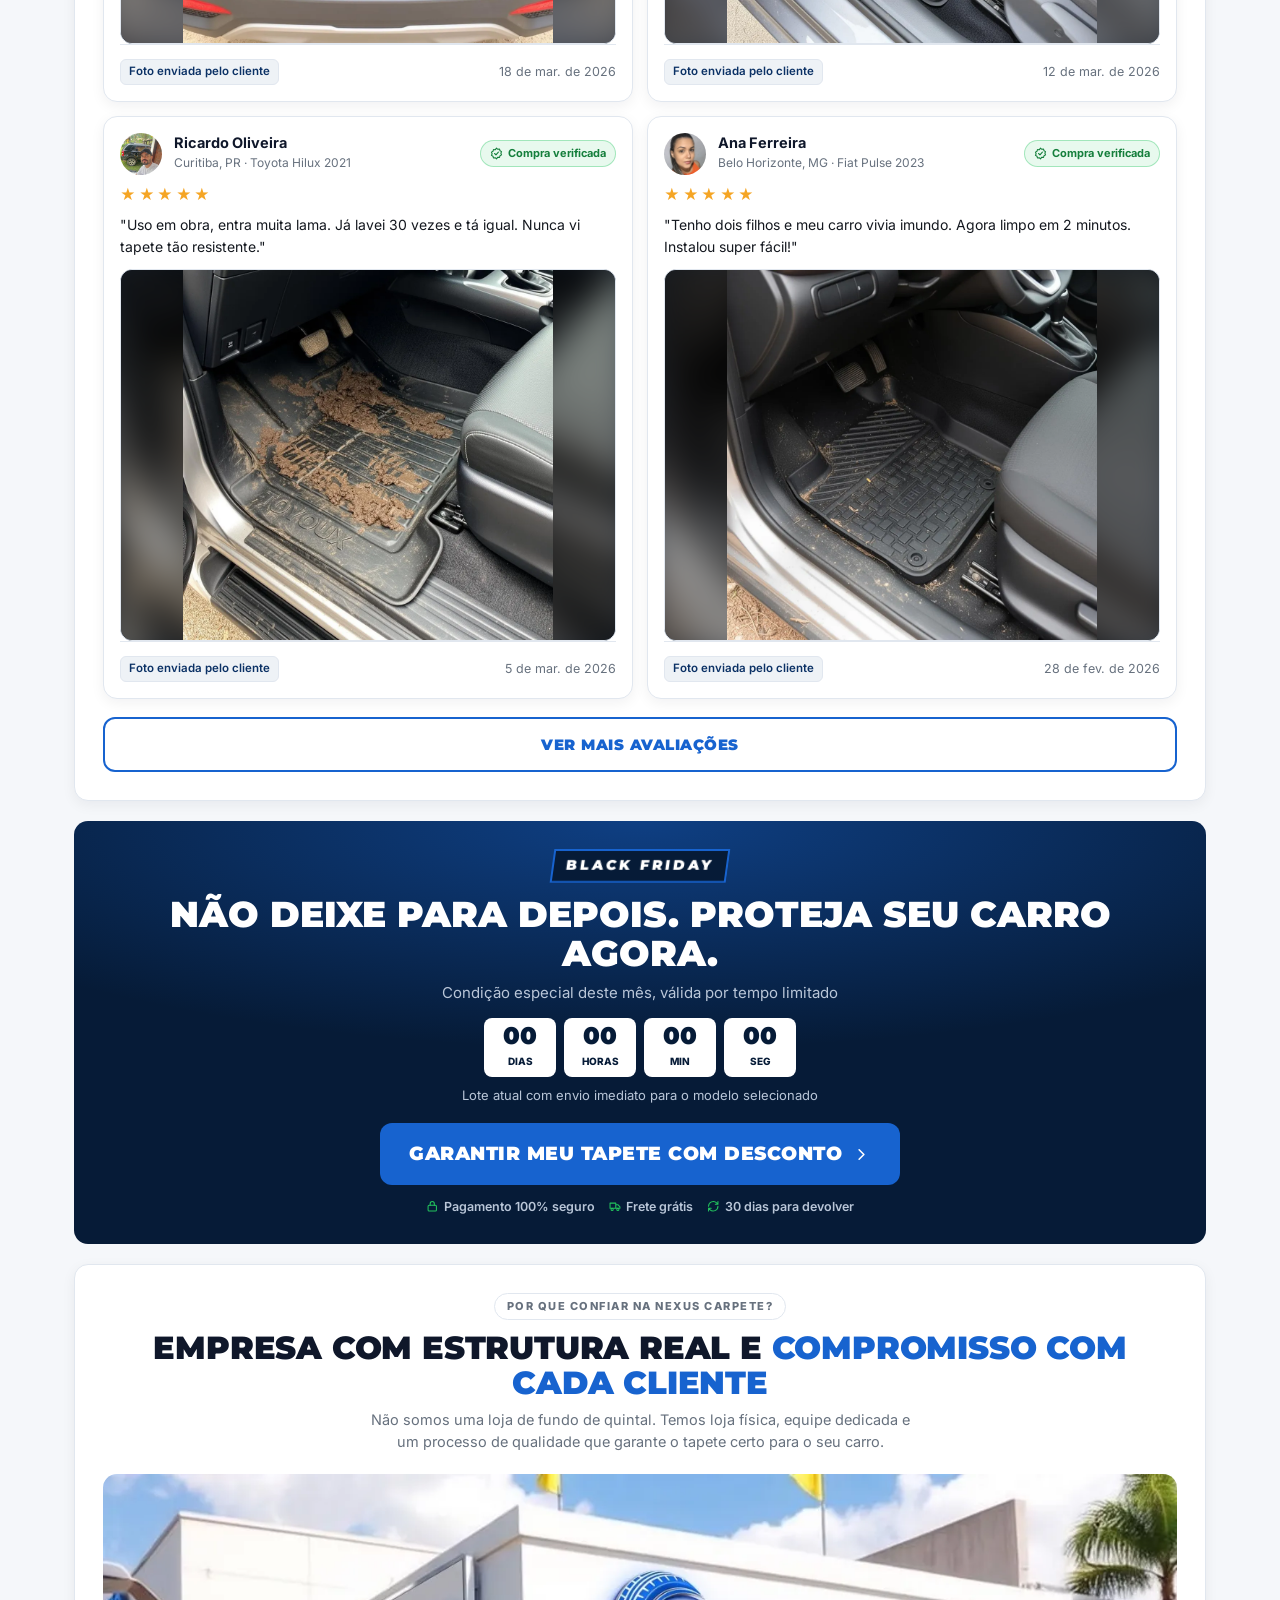
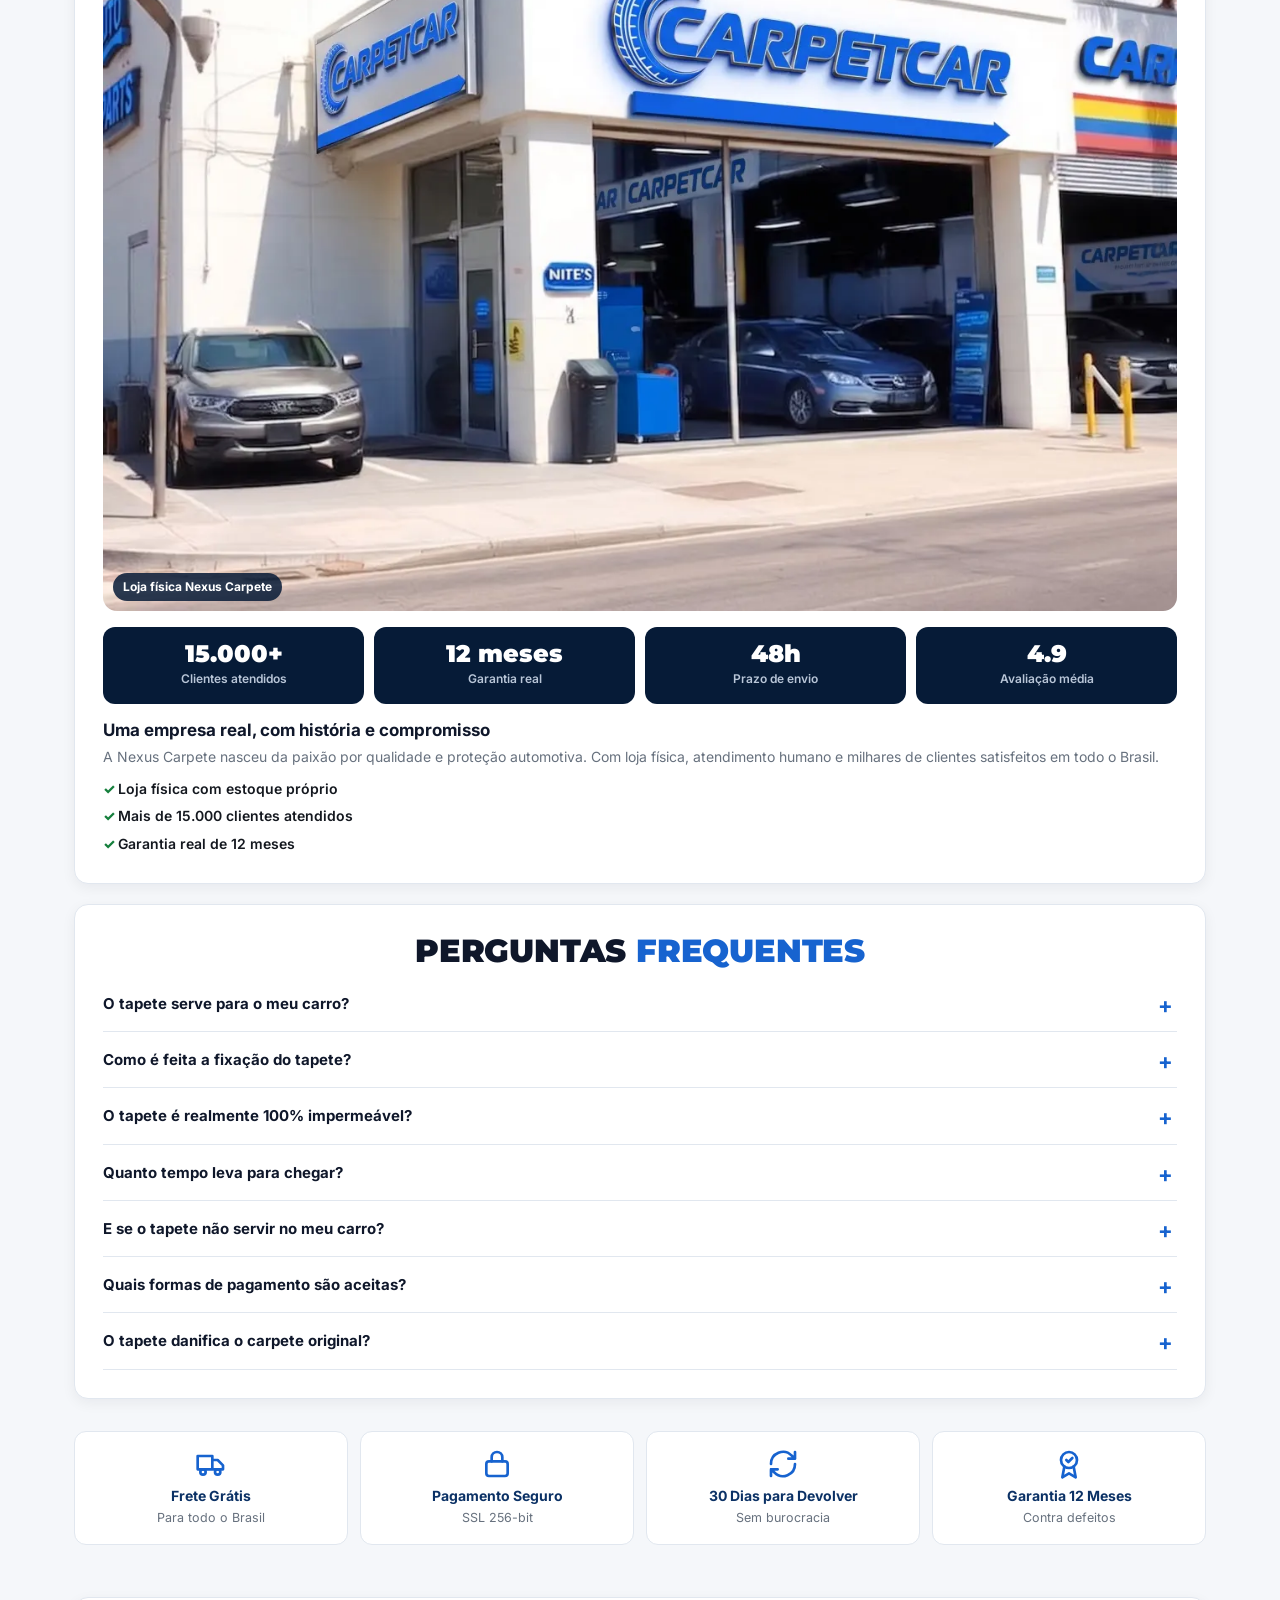
==== commit c9ba2ebf: "Remove o aviso de compras no canto inferior esquerdo Co-Authored-By: Claude Opus 5.5 <noreply@anthro" ====
--- a/index.html
+++ b/index.html
@@ -714,13 +714,6 @@
   <a class="btn-buy" href="#ofertas" data-goto-buy>Escolher meu tapete</a>
 </div>
 
-<!-- Aviso "fulano comprou" -->
-<div class="sale-toast" data-sale-toast role="status" aria-live="polite">
-  <span class="st-ic"><svg class="icon"><use href="#i-check"/></svg></span>
-  <div style="min-width:0"><b data-st-who></b><span>comprou <em data-st-what></em></span><small data-st-when></small></div>
-  <button type="button" aria-label="Fechar notificação" data-st-close><svg class="icon"><use href="#i-x"/></svg></button>
-</div>
-
 <!-- Lightbox (galeria e imagens da descrição) -->
 <div class="lightbox" data-lightbox role="dialog" aria-modal="true" aria-label="Imagem ampliada">
   <button type="button" class="icon-btn lb-close" aria-label="Fechar imagem" data-close-lightbox><svg class="icon"><use href="#i-x"/></svg></button>
--- a/css/v2.css
+++ b/css/v2.css
@@ -288,18 +288,6 @@
 .order-actions .btn-buy { margin: 0; font-size: 16px; padding: 15px 10px; }
 .order-safe { display: flex; justify-content: center; align-items: center; gap: 6px; margin: 10px 0 0; color: var(--muted); font-size: 12px; text-align: center; }
 
-/* Aviso "fulano comprou" */
-.sale-toast { position: fixed; z-index: 45; left: 12px; bottom: 84px; max-width: min(320px, calc(100vw - 24px)); display: flex; gap: 10px; align-items: flex-start; background: #fff; border: 1px solid var(--border); border-radius: 12px; padding: 10px 30px 10px 10px; box-shadow: 0 12px 30px rgba(6, 27, 55, .2); opacity: 0; transform: translateY(12px); pointer-events: none; transition: opacity .4s, transform .4s; }
-.sale-toast.show { opacity: 1; transform: none; pointer-events: auto; }
-.sale-toast .st-ic { width: 36px; height: 36px; border-radius: 99px; background: rgba(34, 195, 93, .12); color: var(--success-text); display: grid; place-items: center; font-size: 18px; flex: none; }
-.sale-toast b { display: block; font-size: 13px; color: var(--heading); line-height: 1.25; }
-.sale-toast span { display: block; font-size: 12px; color: var(--muted); white-space: nowrap; overflow: hidden; text-overflow: ellipsis; }
-.sale-toast span em { font-style: normal; color: var(--text); font-weight: 600; }
-.sale-toast small { display: block; font-size: 11.5px; color: var(--success-text); font-weight: 700; margin-top: 2px; }
-.sale-toast button { position: absolute; top: 4px; right: 4px; background: none; border: 0; width: 26px; height: 26px; color: var(--muted); }
-body.modal-open .sale-toast, body.lb-open .sale-toast { display: none; }
-@media (min-width: 900px) { .sale-toast { bottom: 20px; left: 20px; } }
-
 /* Animação de entrada */
 .reveal { opacity: 0; transform: translateY(18px); transition: opacity .5s ease, transform .5s ease; }
 .reveal.in { opacity: 1; transform: none; }
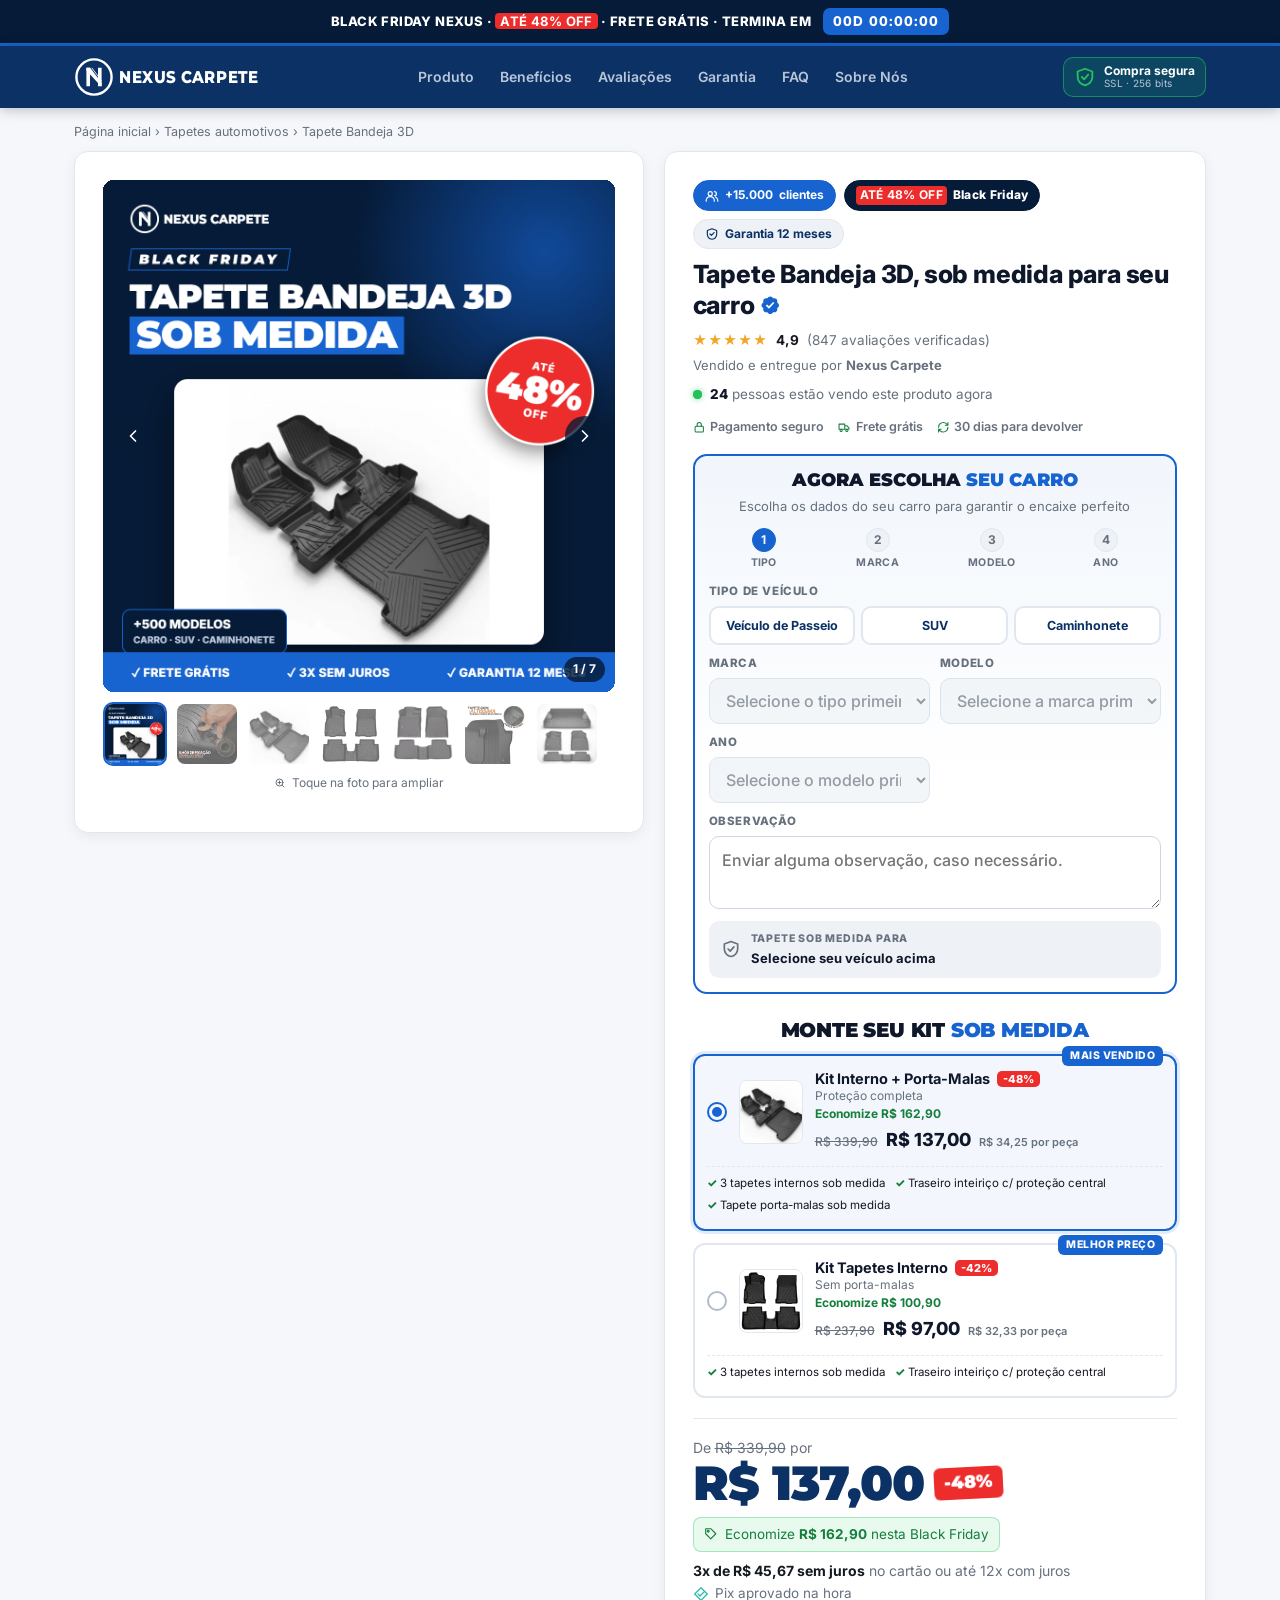
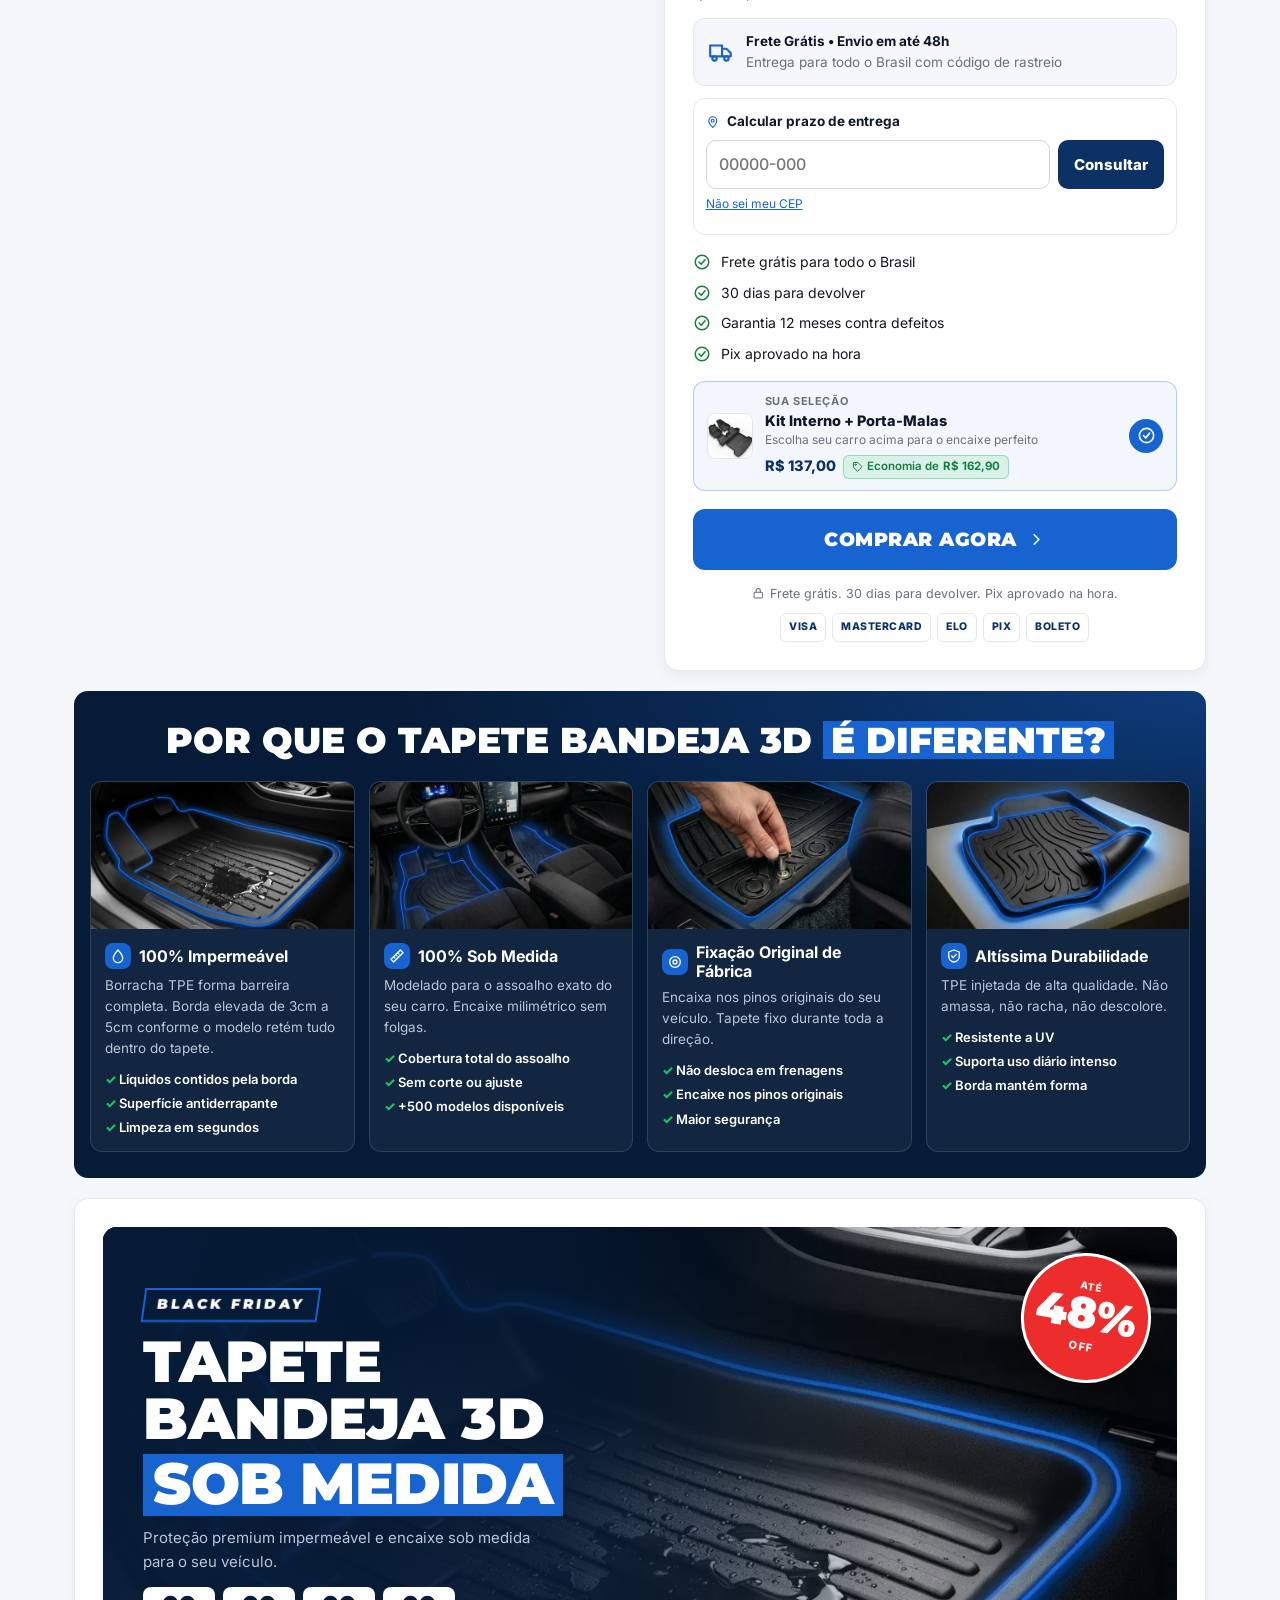
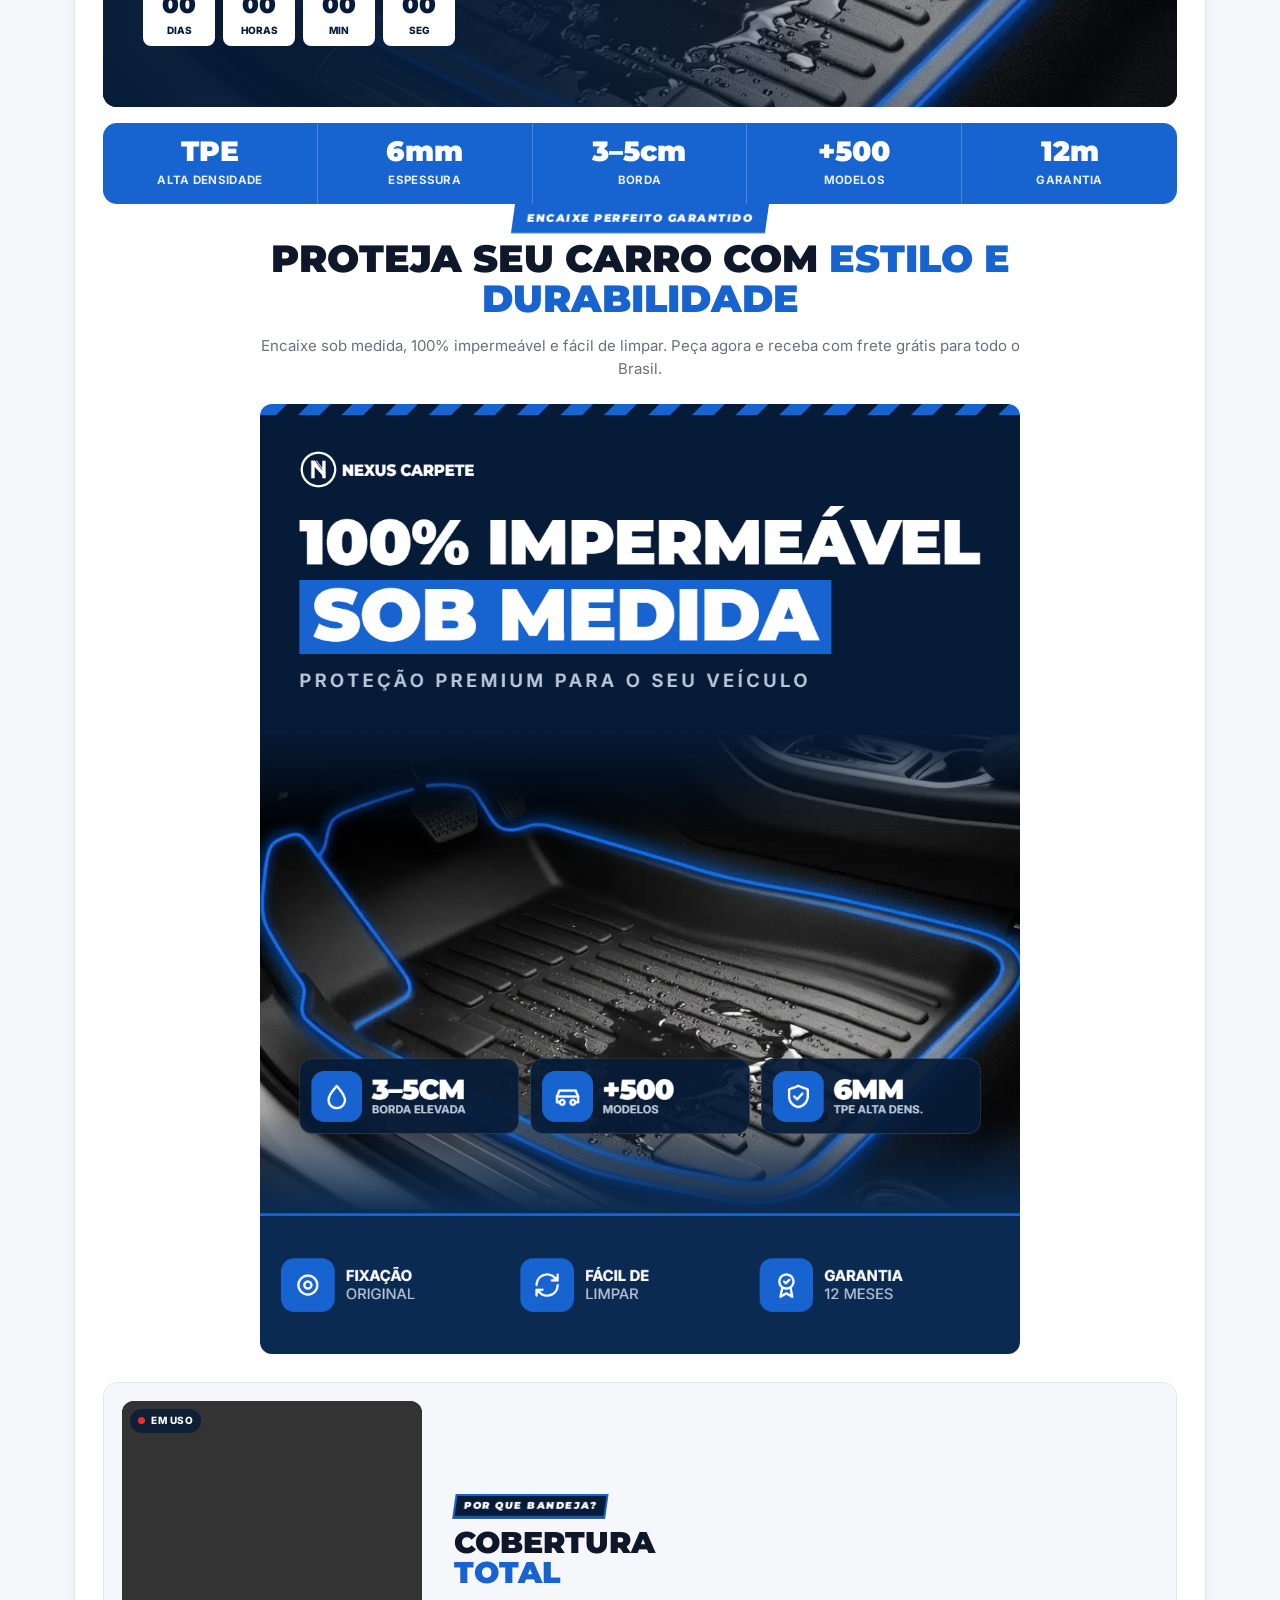
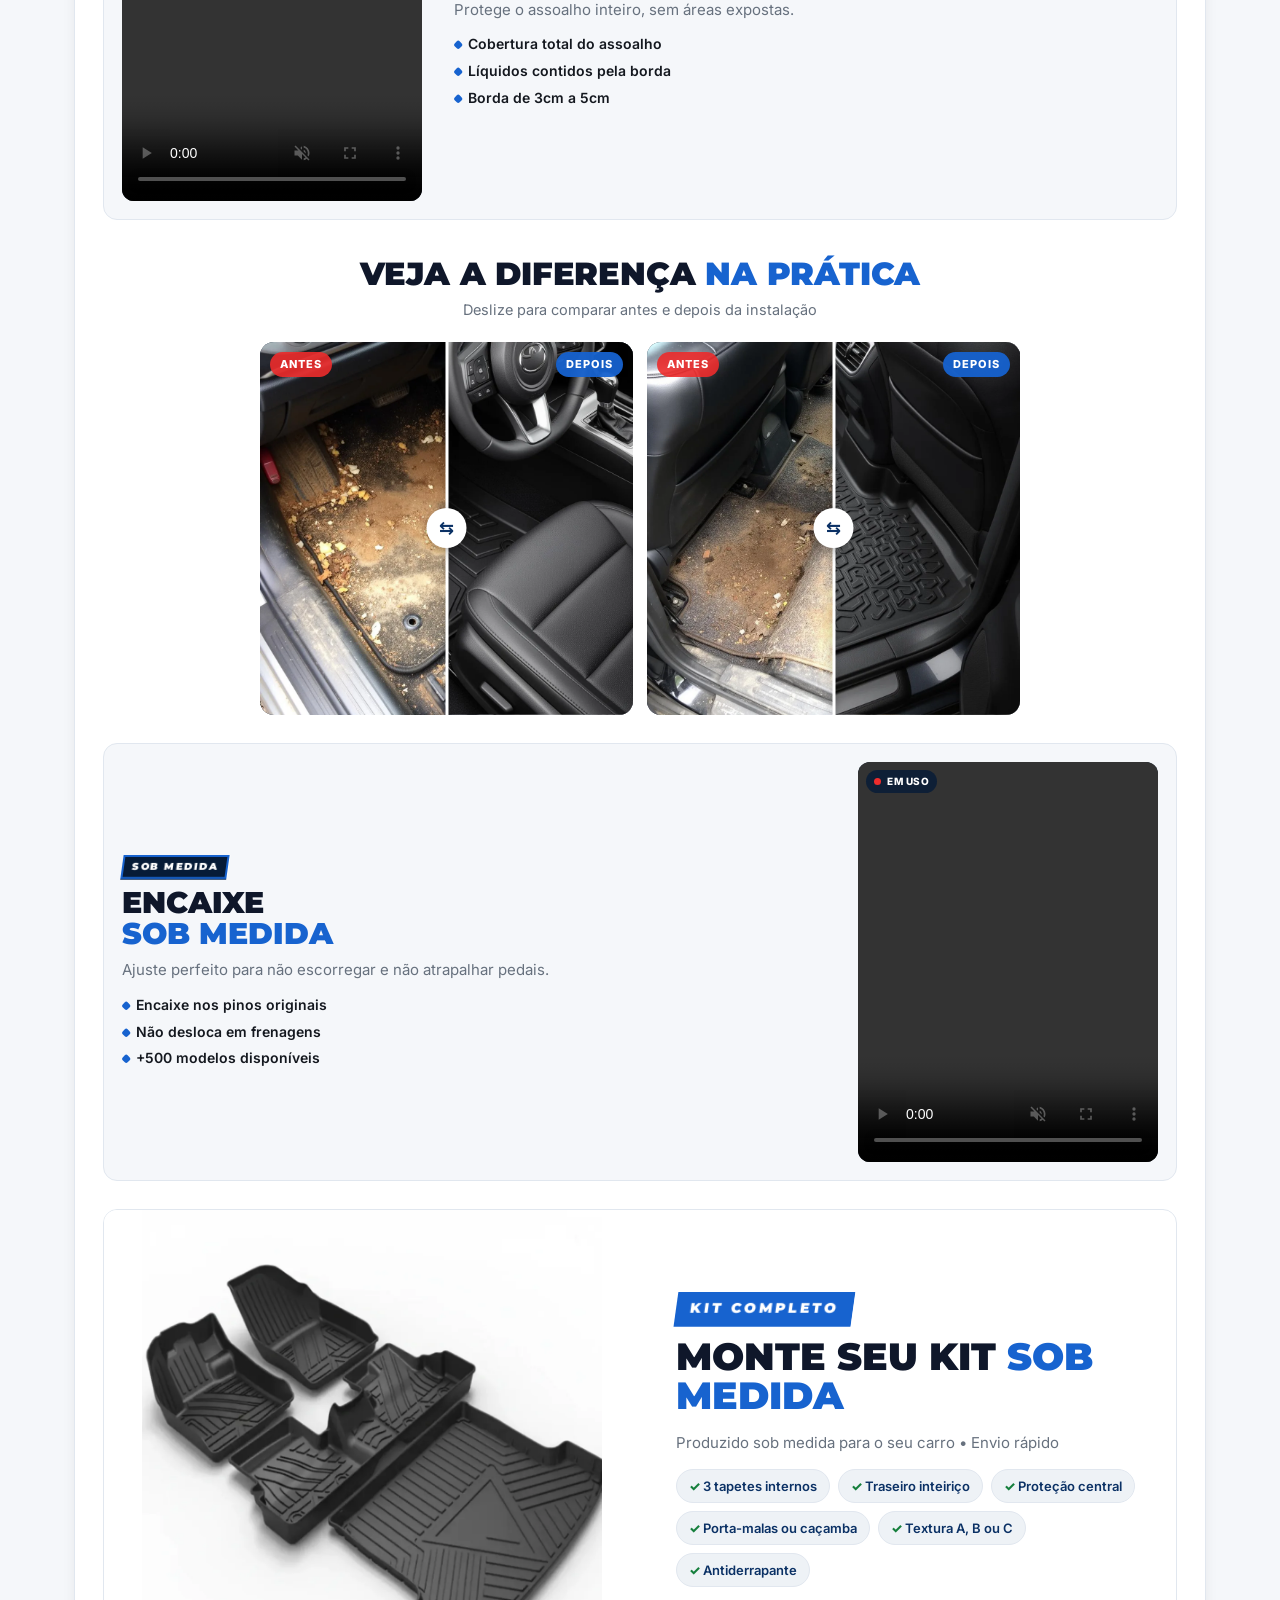
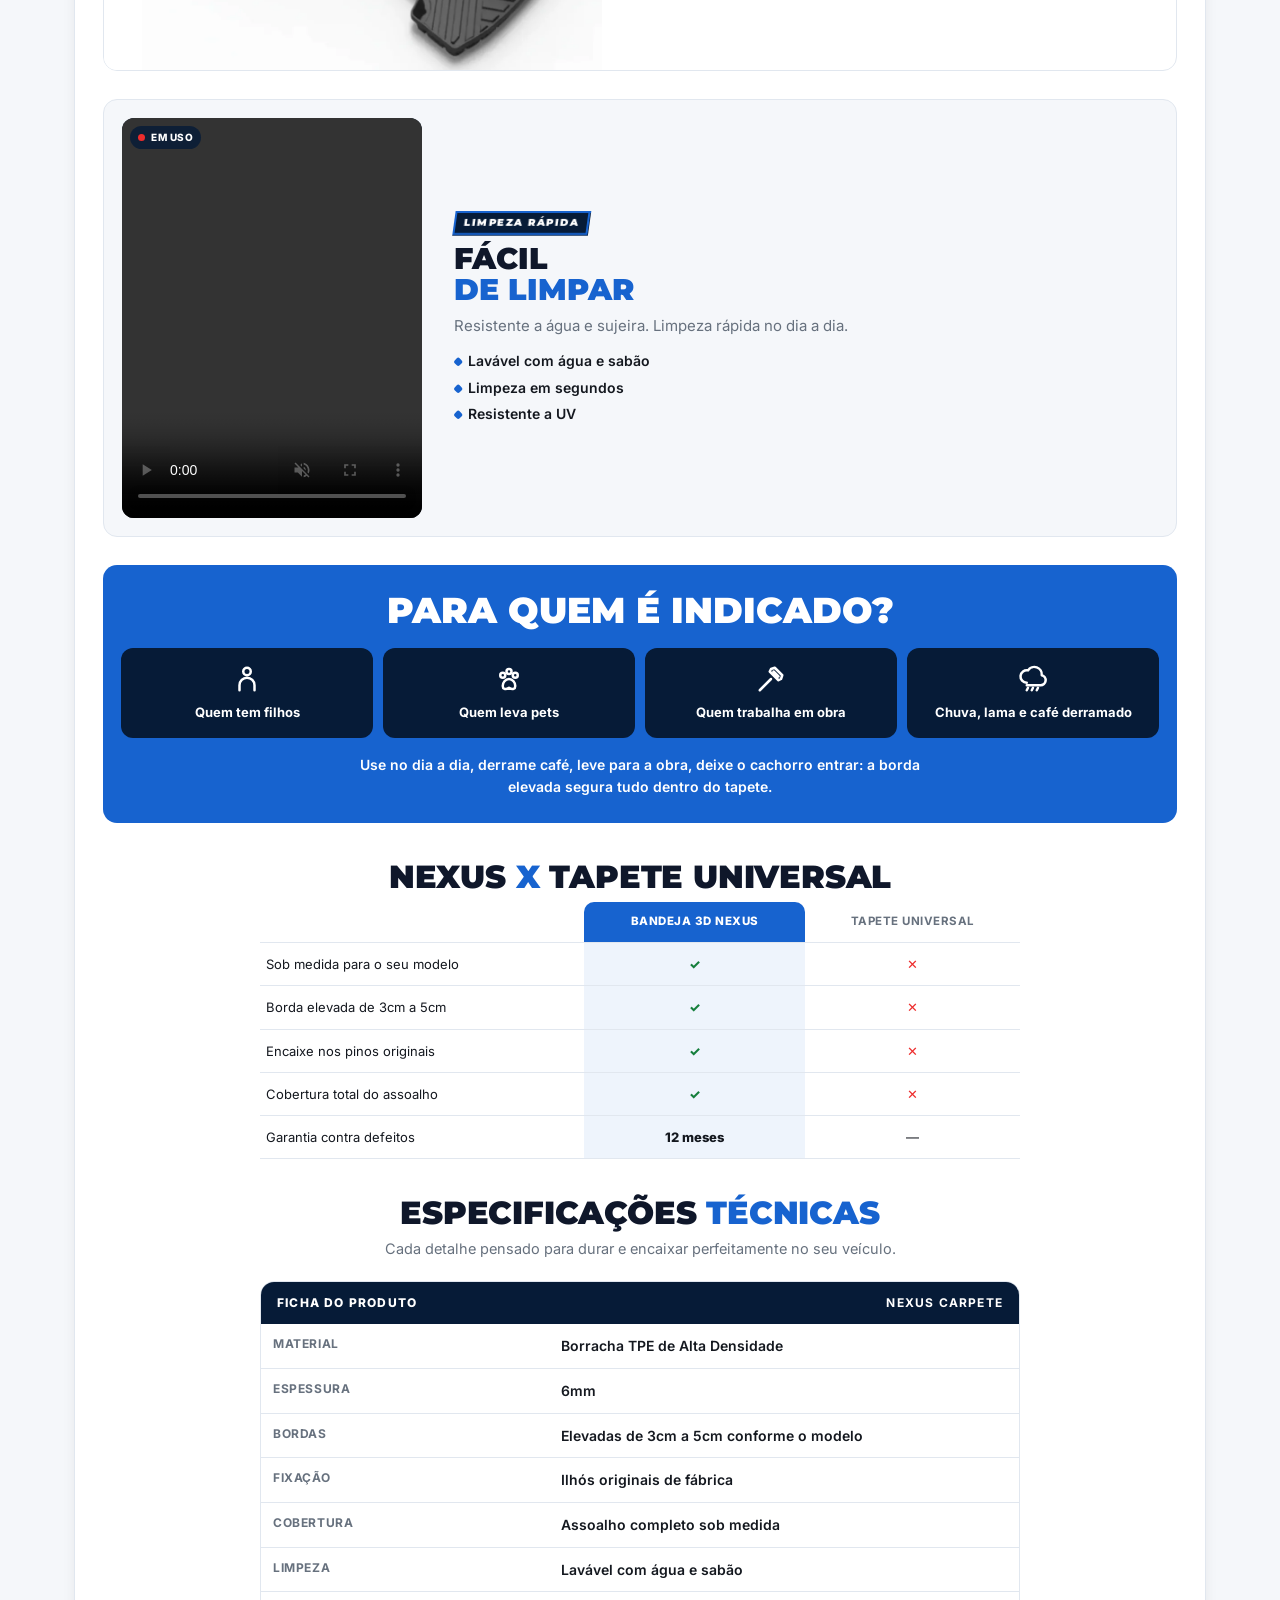
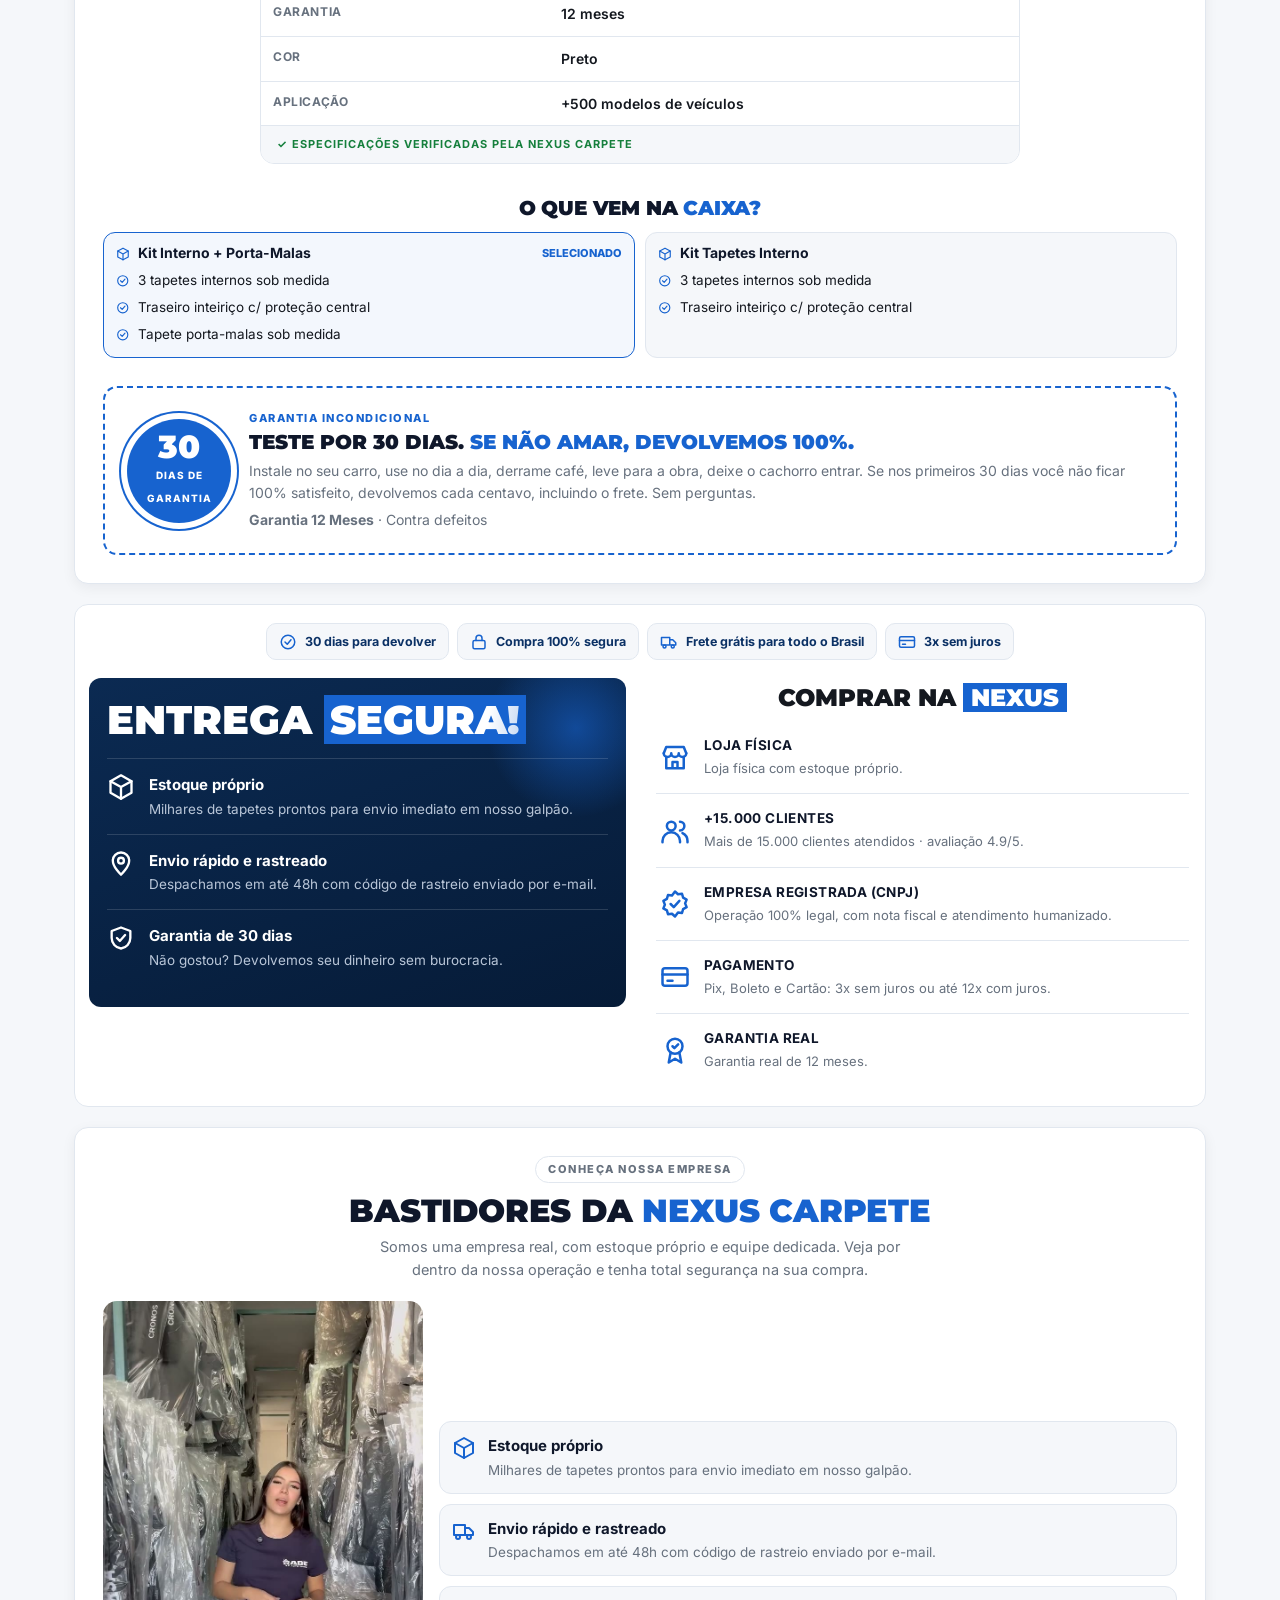
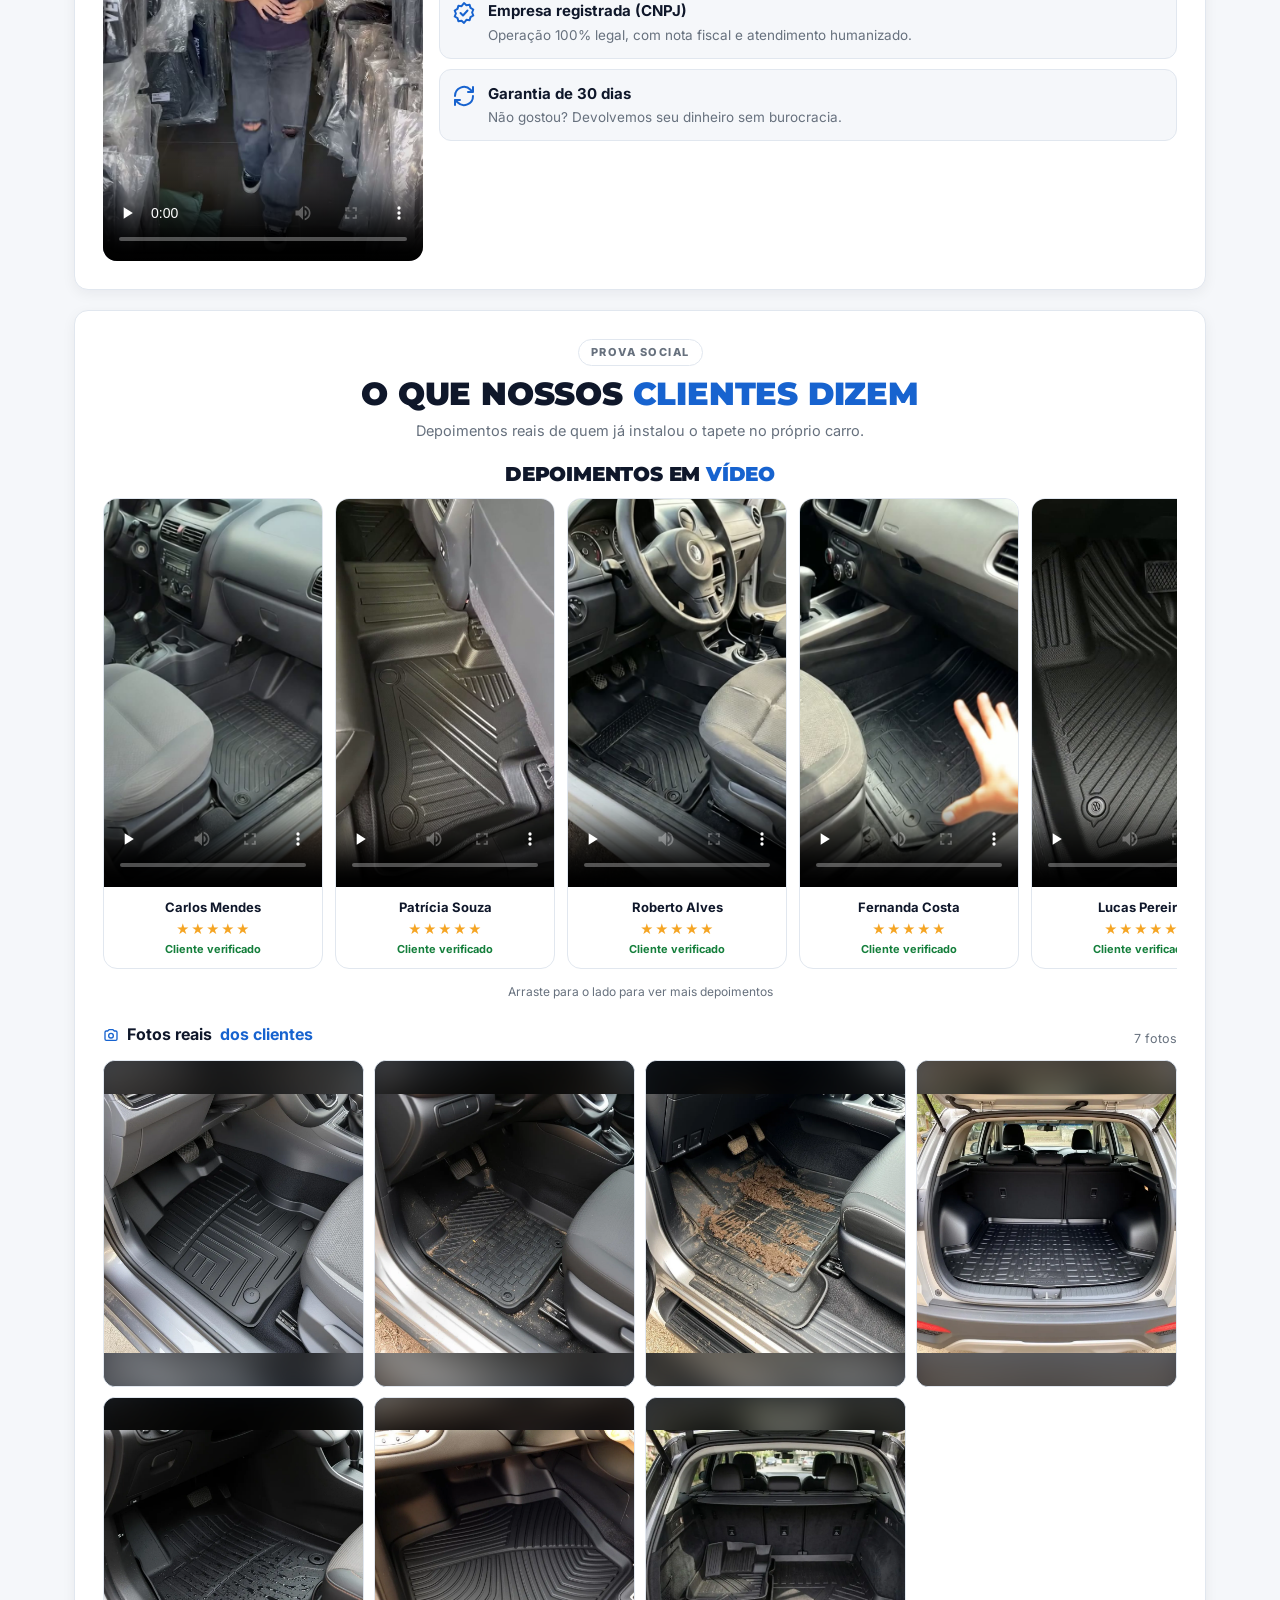
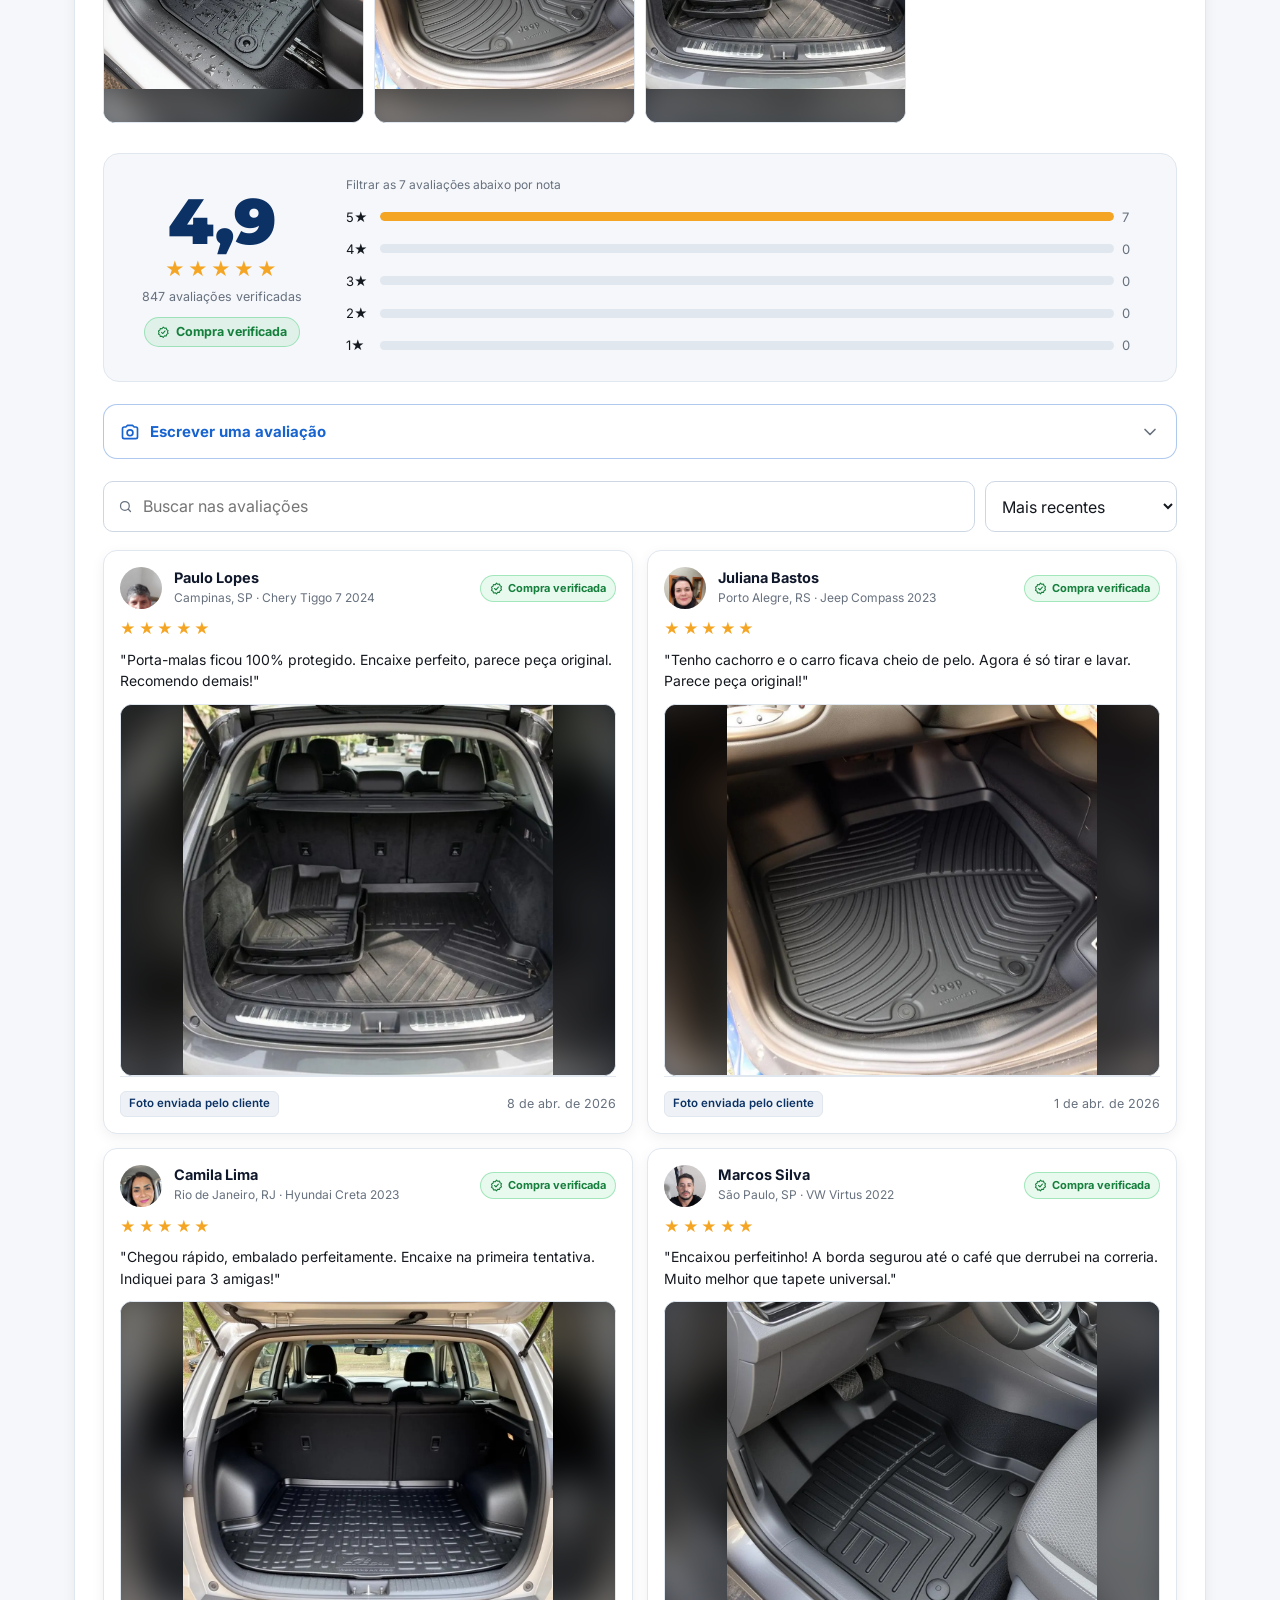
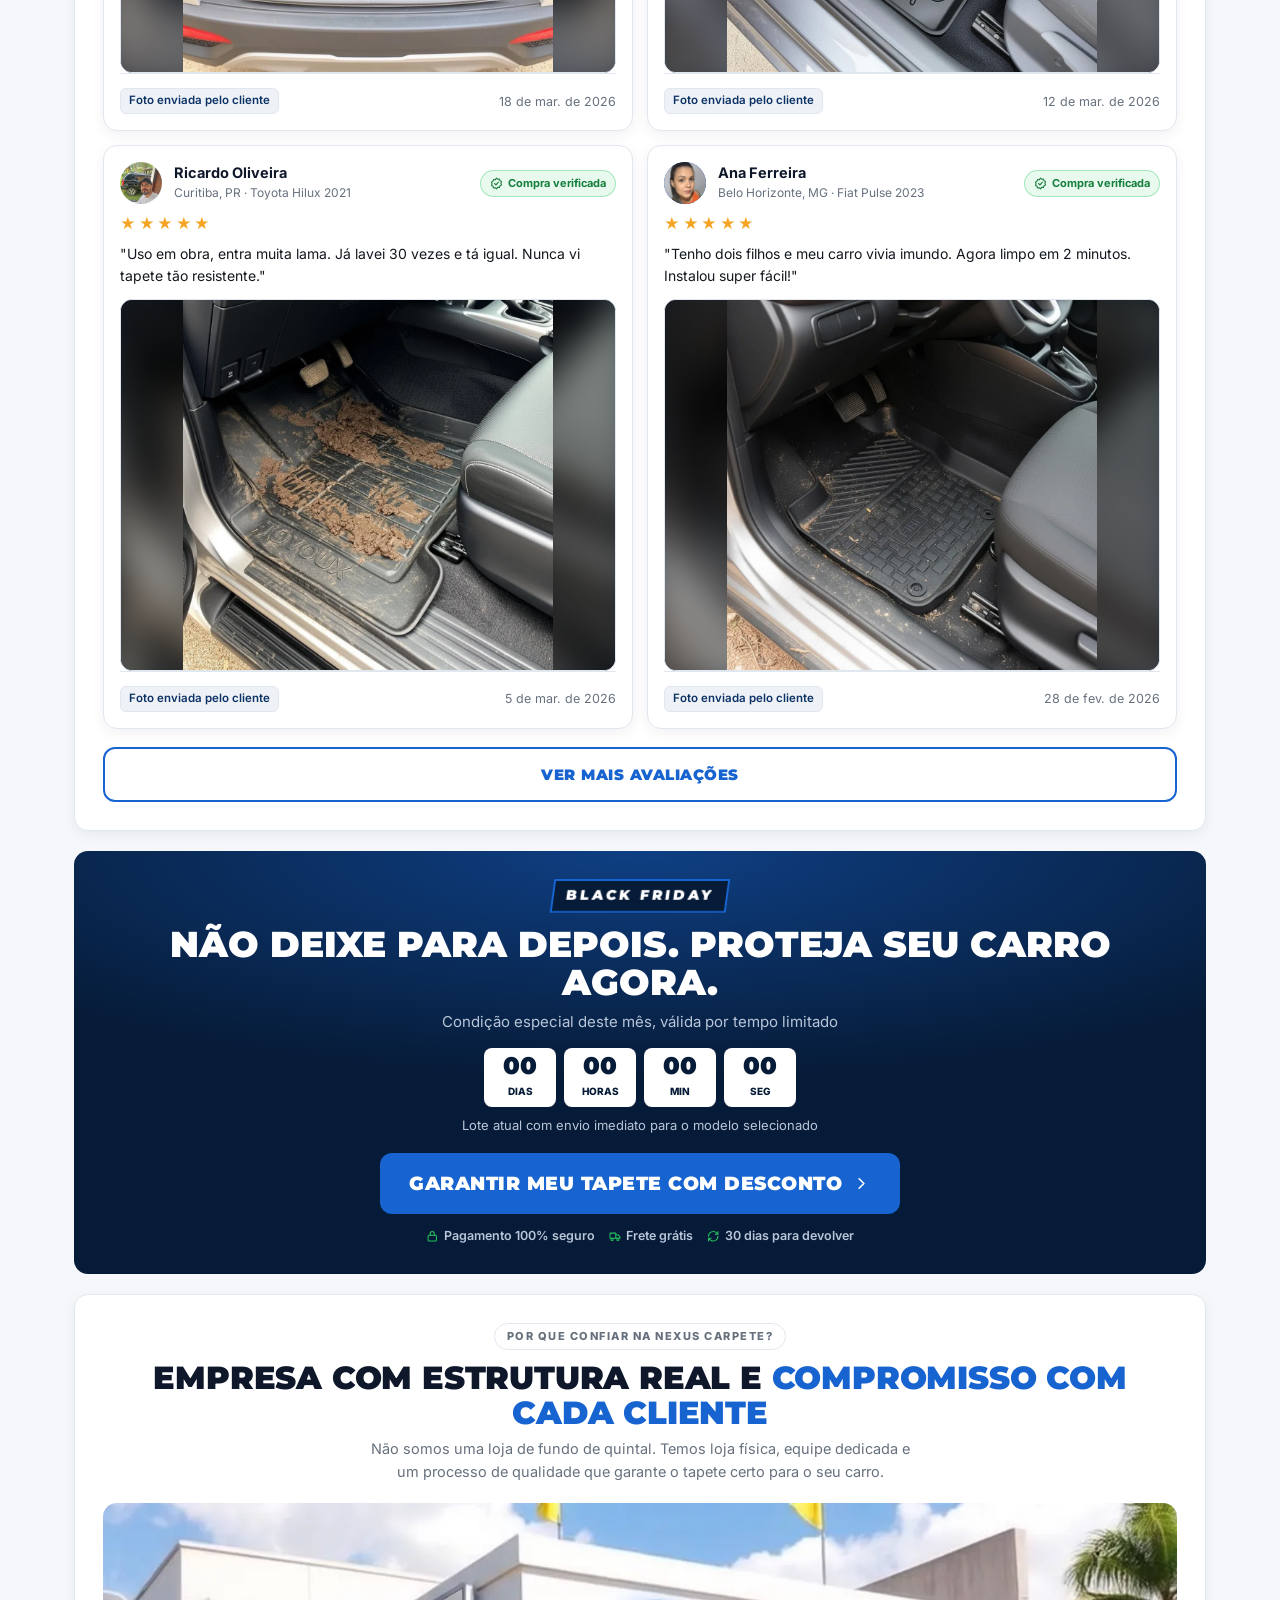
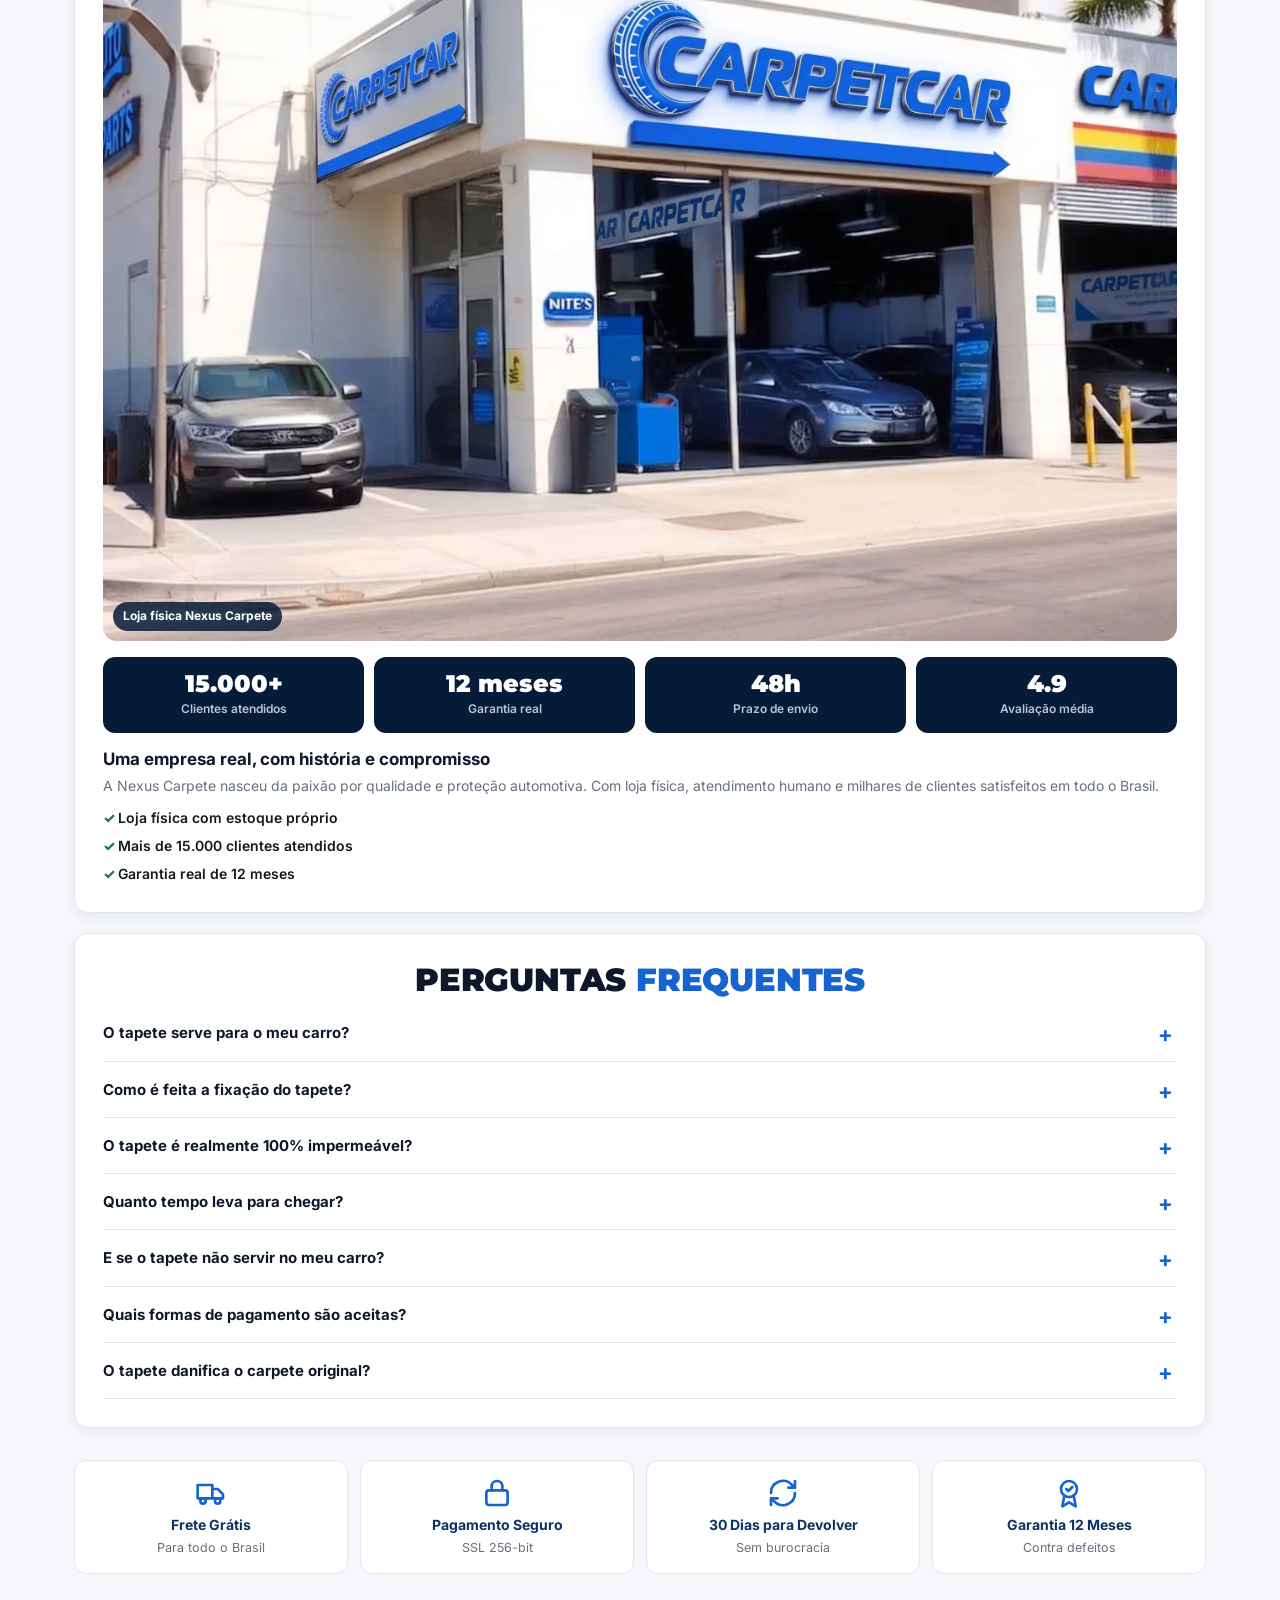
==== commit e8ea2f36: "Adiciona contador de pessoas vendo o produto (igual ao da Bruttus) Co-Authored-By: Claude Opus 5.5 <" ====
--- a/index.html
+++ b/index.html
@@ -261,6 +261,11 @@
       <h1 data-title>Tapete Bandeja 3D, sob medida para seu carro</h1>
       <div class="rating-line"><span class="stars">★★★★★</span> <b data-rating>4,9</b> <span>(<span data-rating-count>847</span> avaliações verificadas)</span></div>
       <p class="sold-by">Vendido e entregue por <b>Nexus Carpete</b></p>
+
+      <div class="live-visitors" aria-live="polite">
+        <span class="live-pulse-dot" aria-hidden="true"></span>
+        <span><b data-live-count>24</b> pessoas estão vendo este produto agora</span>
+      </div>
       <div class="mini-trust">
         <span><svg class="icon"><use href="#i-lock"/></svg> Pagamento seguro</span>
         <span><svg class="icon"><use href="#i-truck"/></svg> Frete grátis</span>
--- a/css/v2.css
+++ b/css/v2.css
@@ -314,3 +314,11 @@
 @media (max-width: 599px) {
   .bnr-guarantee { flex-direction: column; text-align: center; padding: 22px 16px; }
 }
+
+/* Contador de pessoas ao vivo (igual ao da Bruttus) */
+.live-visitors { display: inline-flex; align-items: center; gap: 8px; margin-top: 10px; font-size: clamp(12.5px, 3.4vw, 13.5px); color: var(--muted); line-height: 1.3; }
+.live-pulse-dot { position: relative; width: 9px; height: 9px; border-radius: 50%; background: var(--success); flex: none; box-shadow: 0 0 6px rgba(34, 195, 93, .6); }
+.live-pulse-dot::before { content: ""; position: absolute; inset: 0; border-radius: 50%; background: var(--success); animation: live-radar 2.2s cubic-bezier(.2, .6, .35, 1) infinite; }
+@keyframes live-radar { 0% { transform: scale(1); opacity: .85; } 70%, 100% { transform: scale(2.8); opacity: 0; } }
+[data-live-count] { color: var(--heading); font-weight: 800; display: inline-block; transition: transform .25s cubic-bezier(.34, 1.56, .64, 1), color .2s; }
+[data-live-count].bump { transform: scale(1.25); color: var(--success-text); }
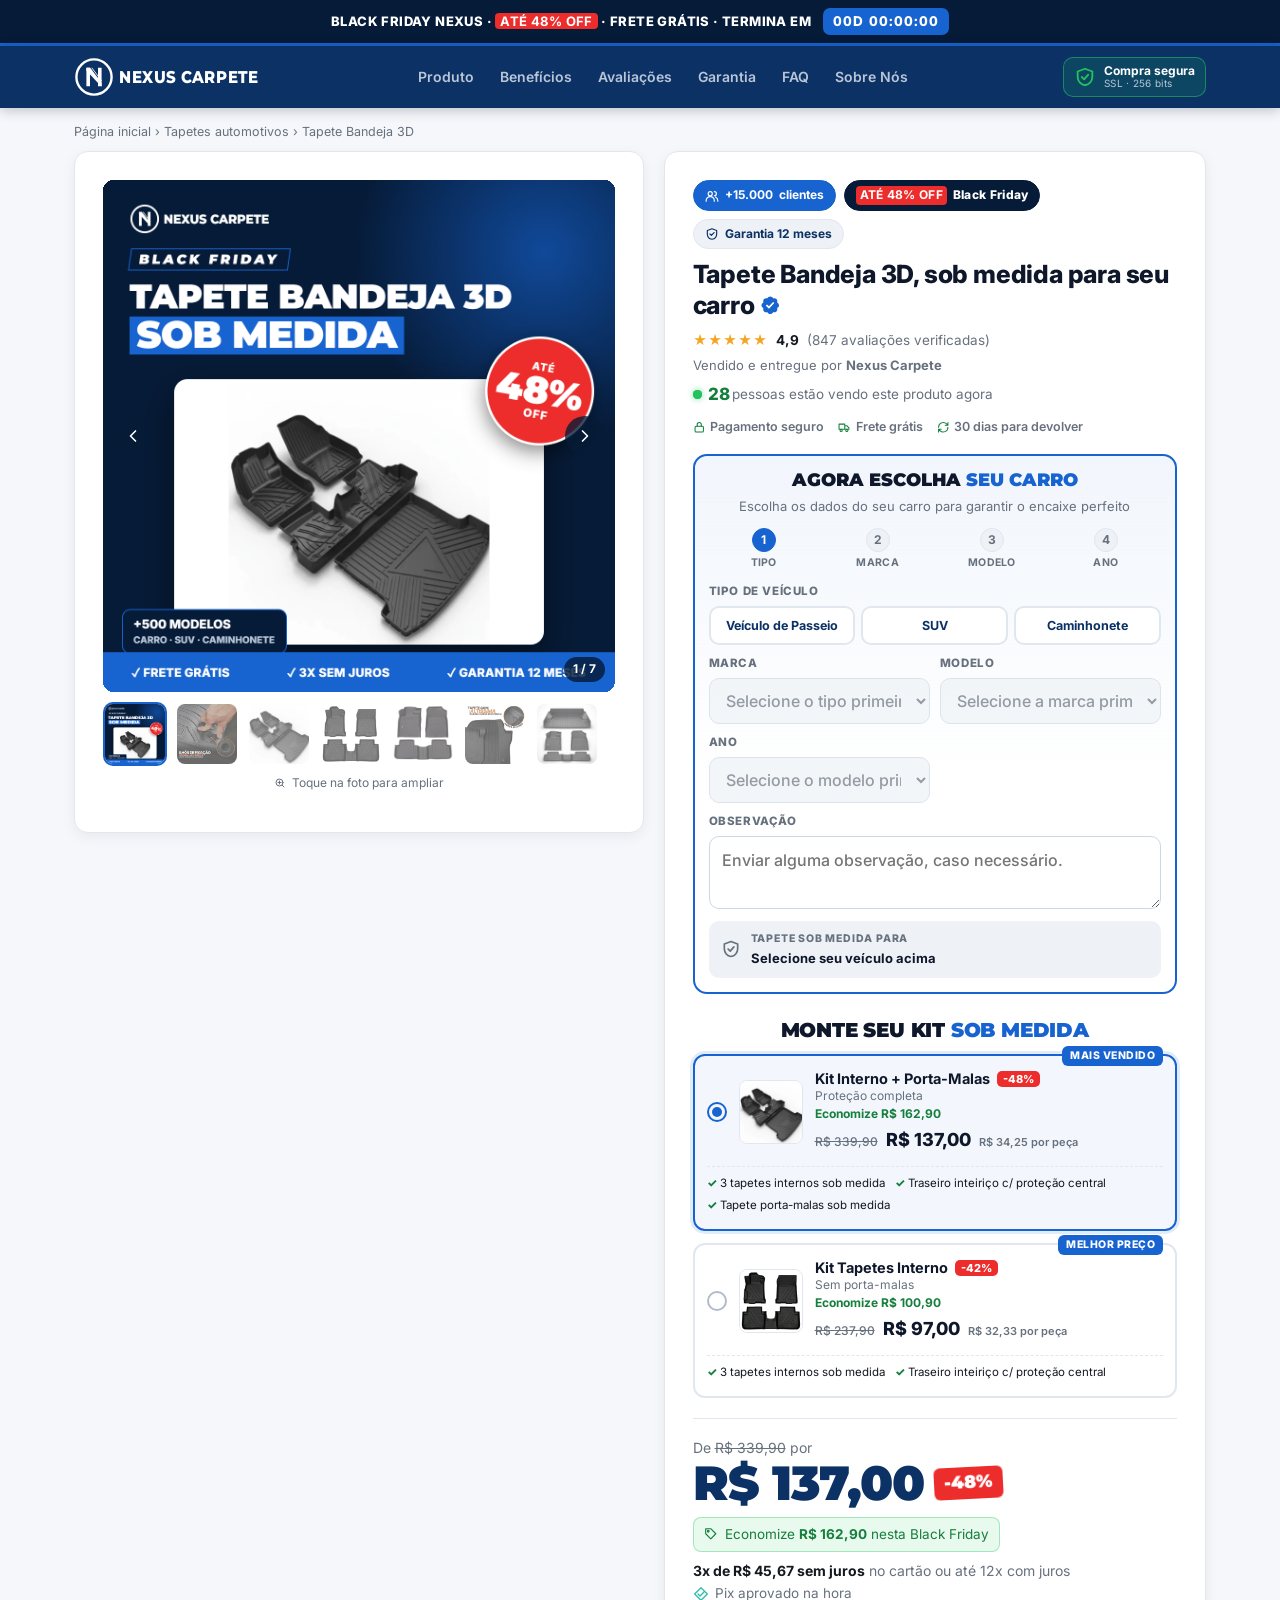
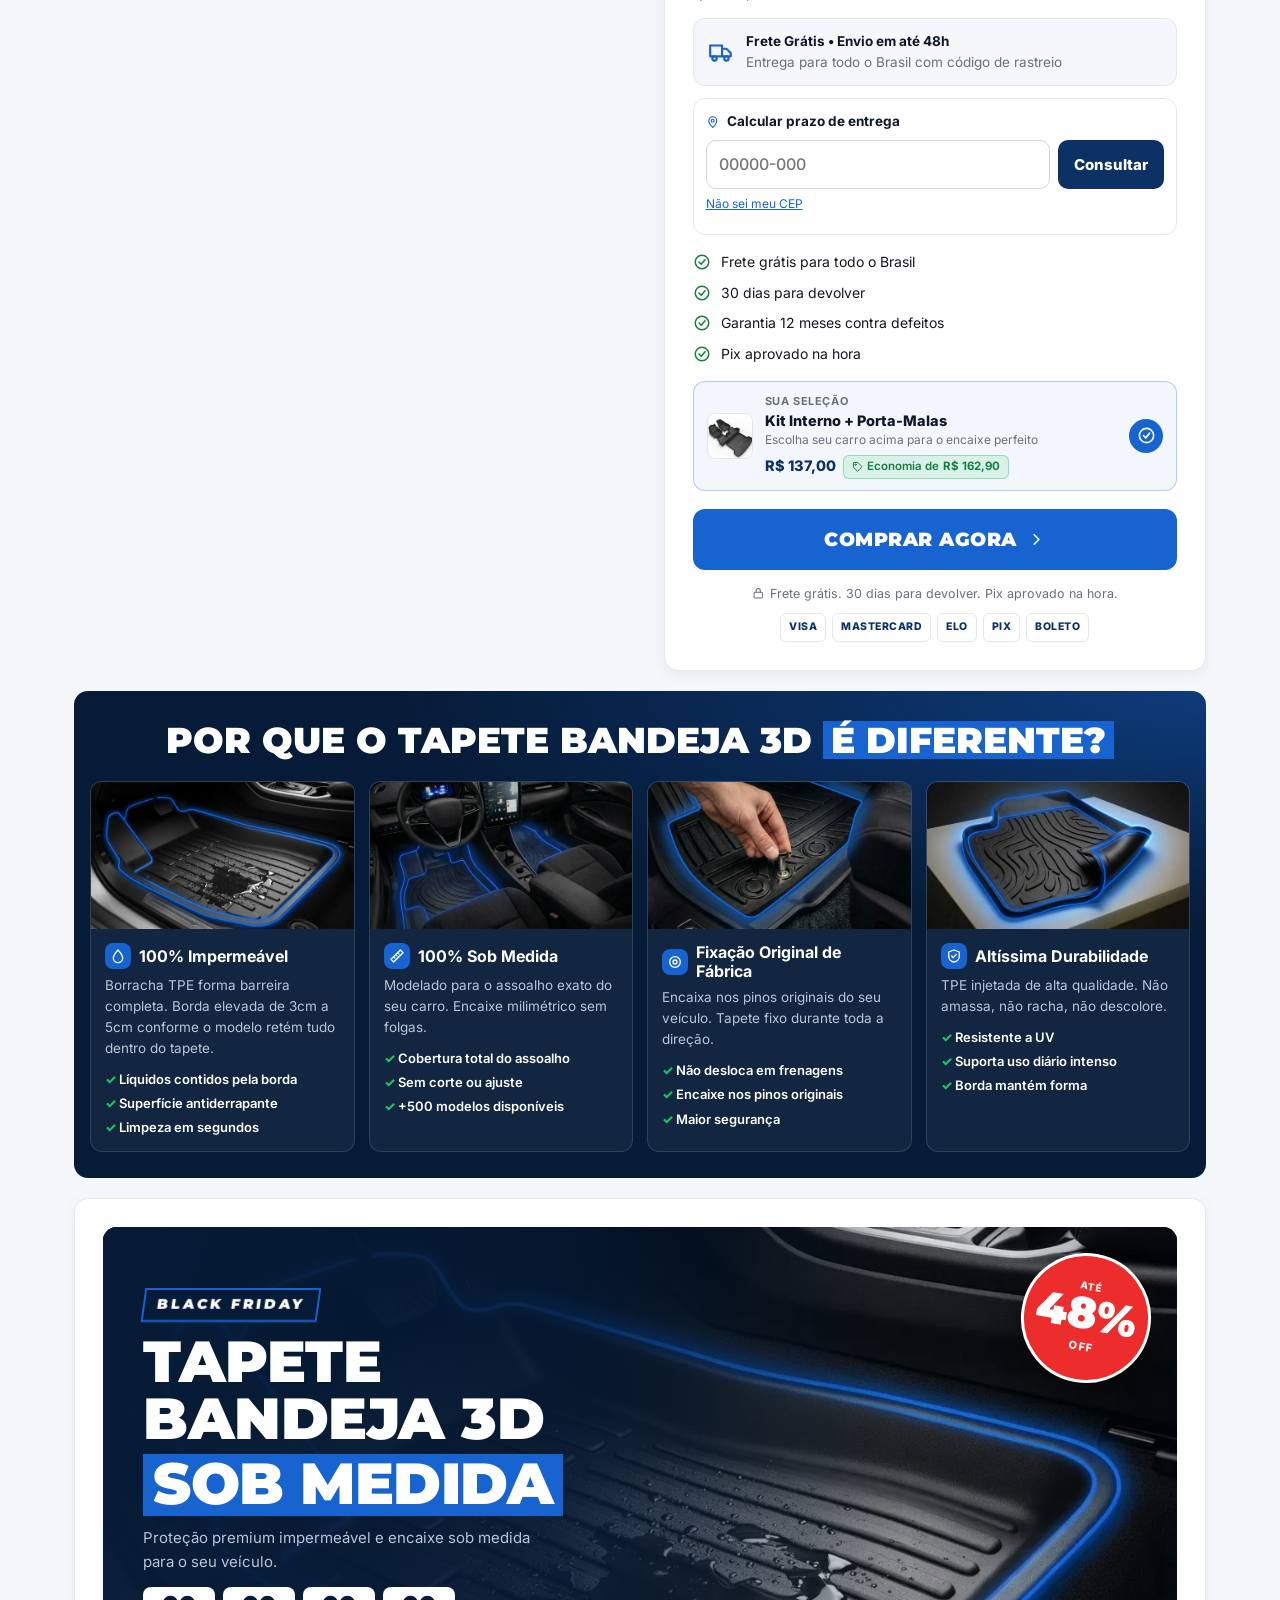
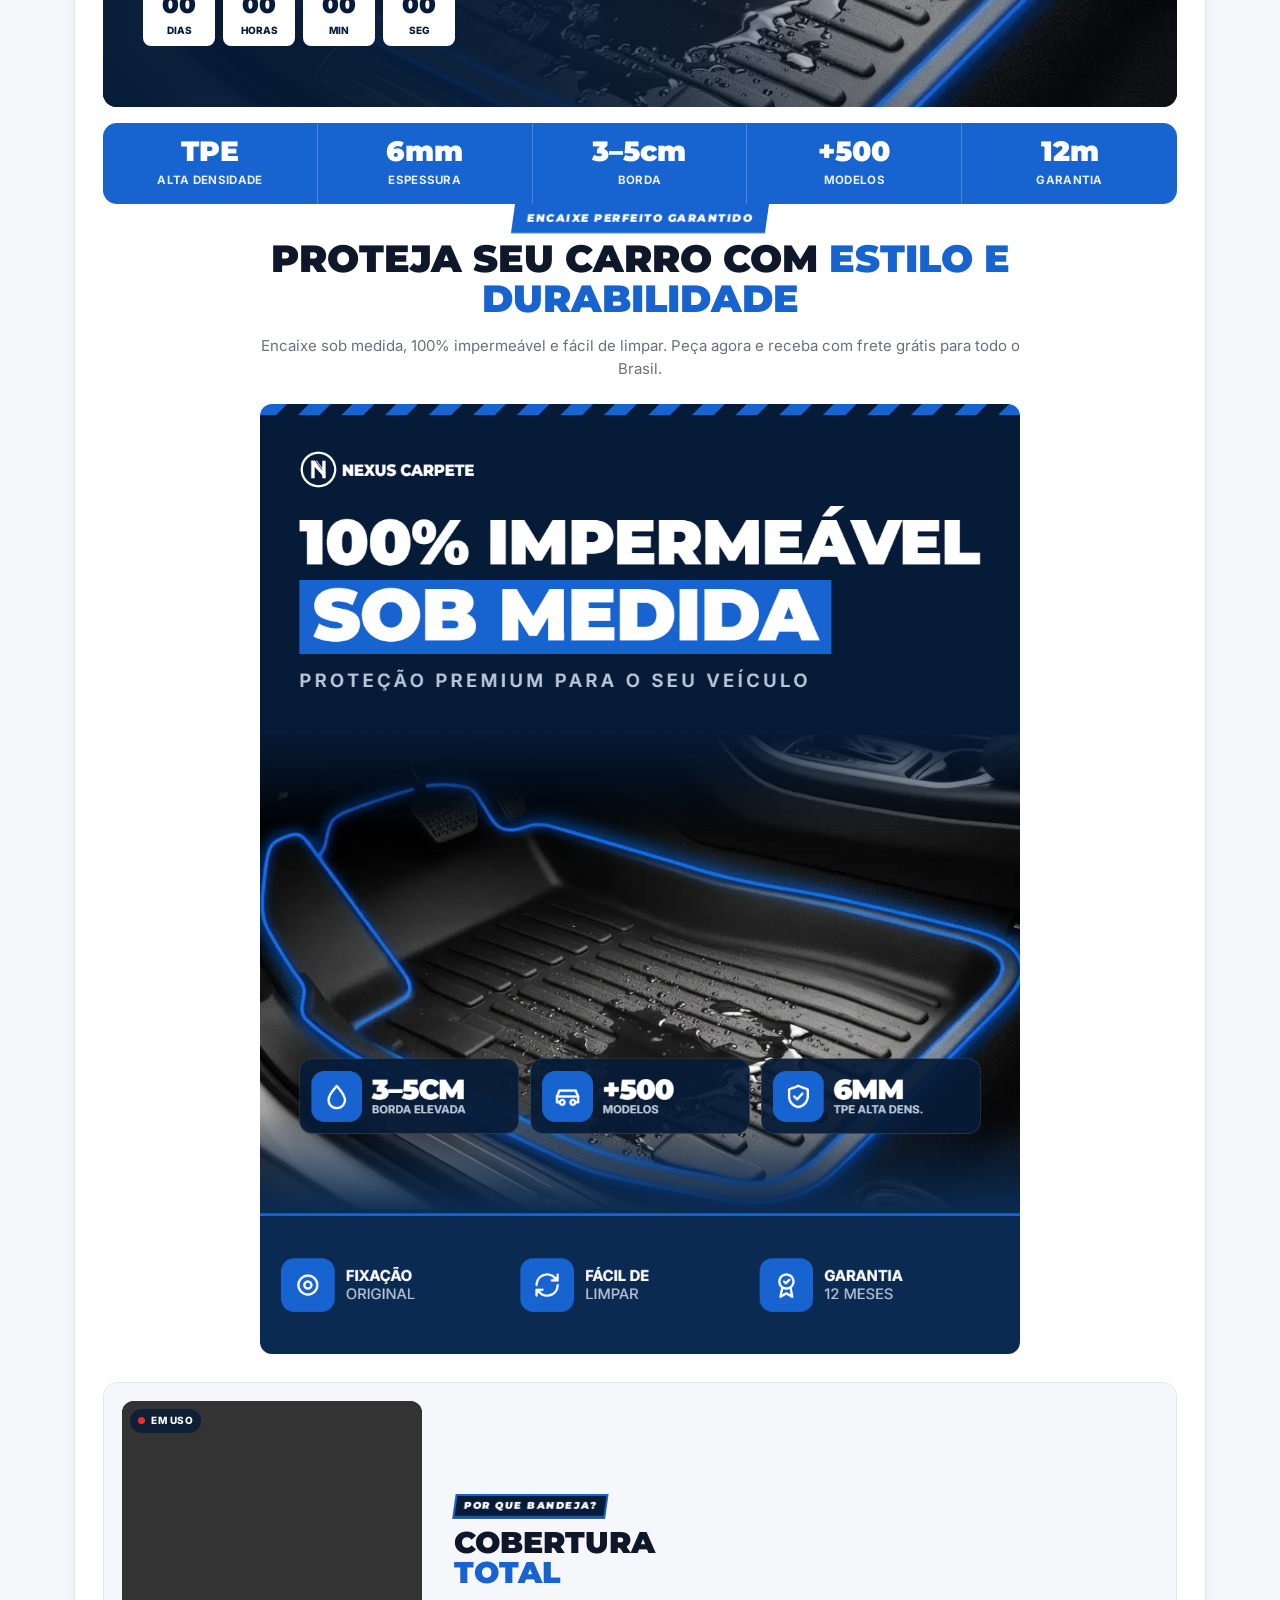
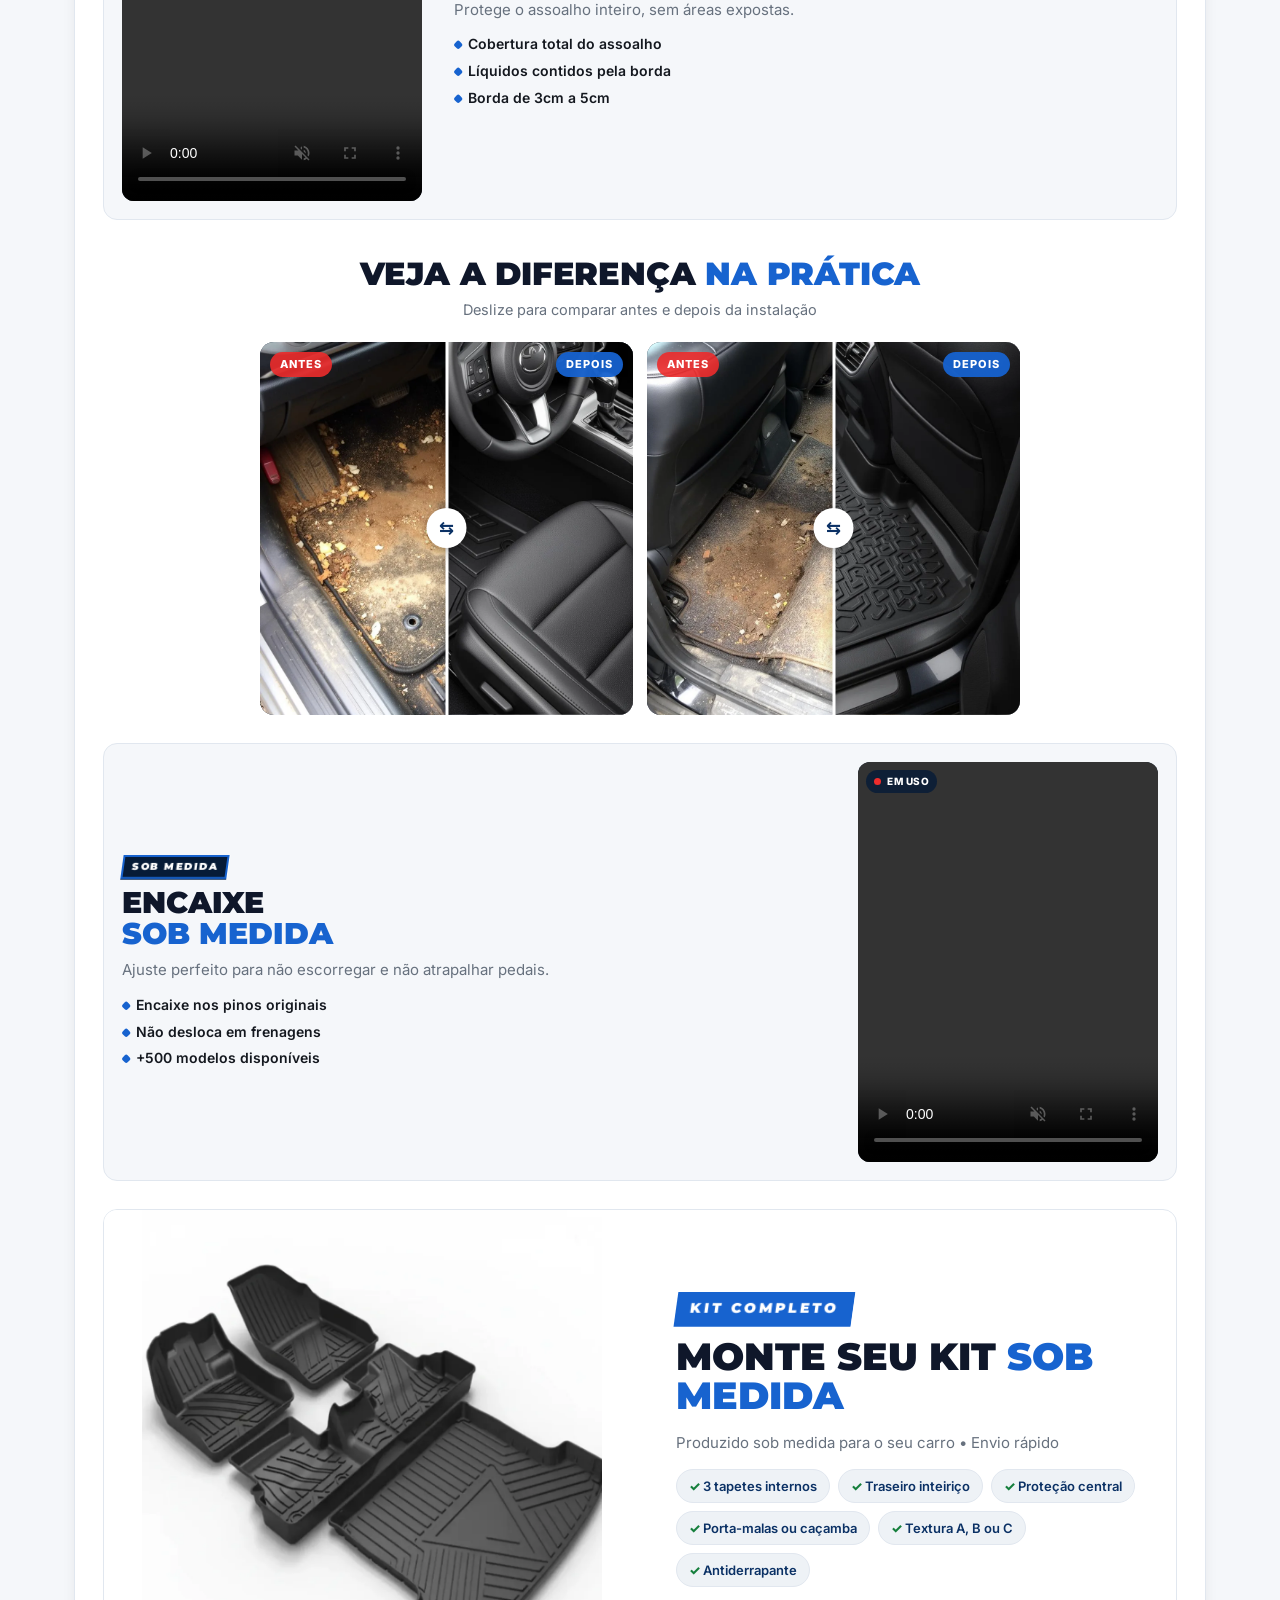
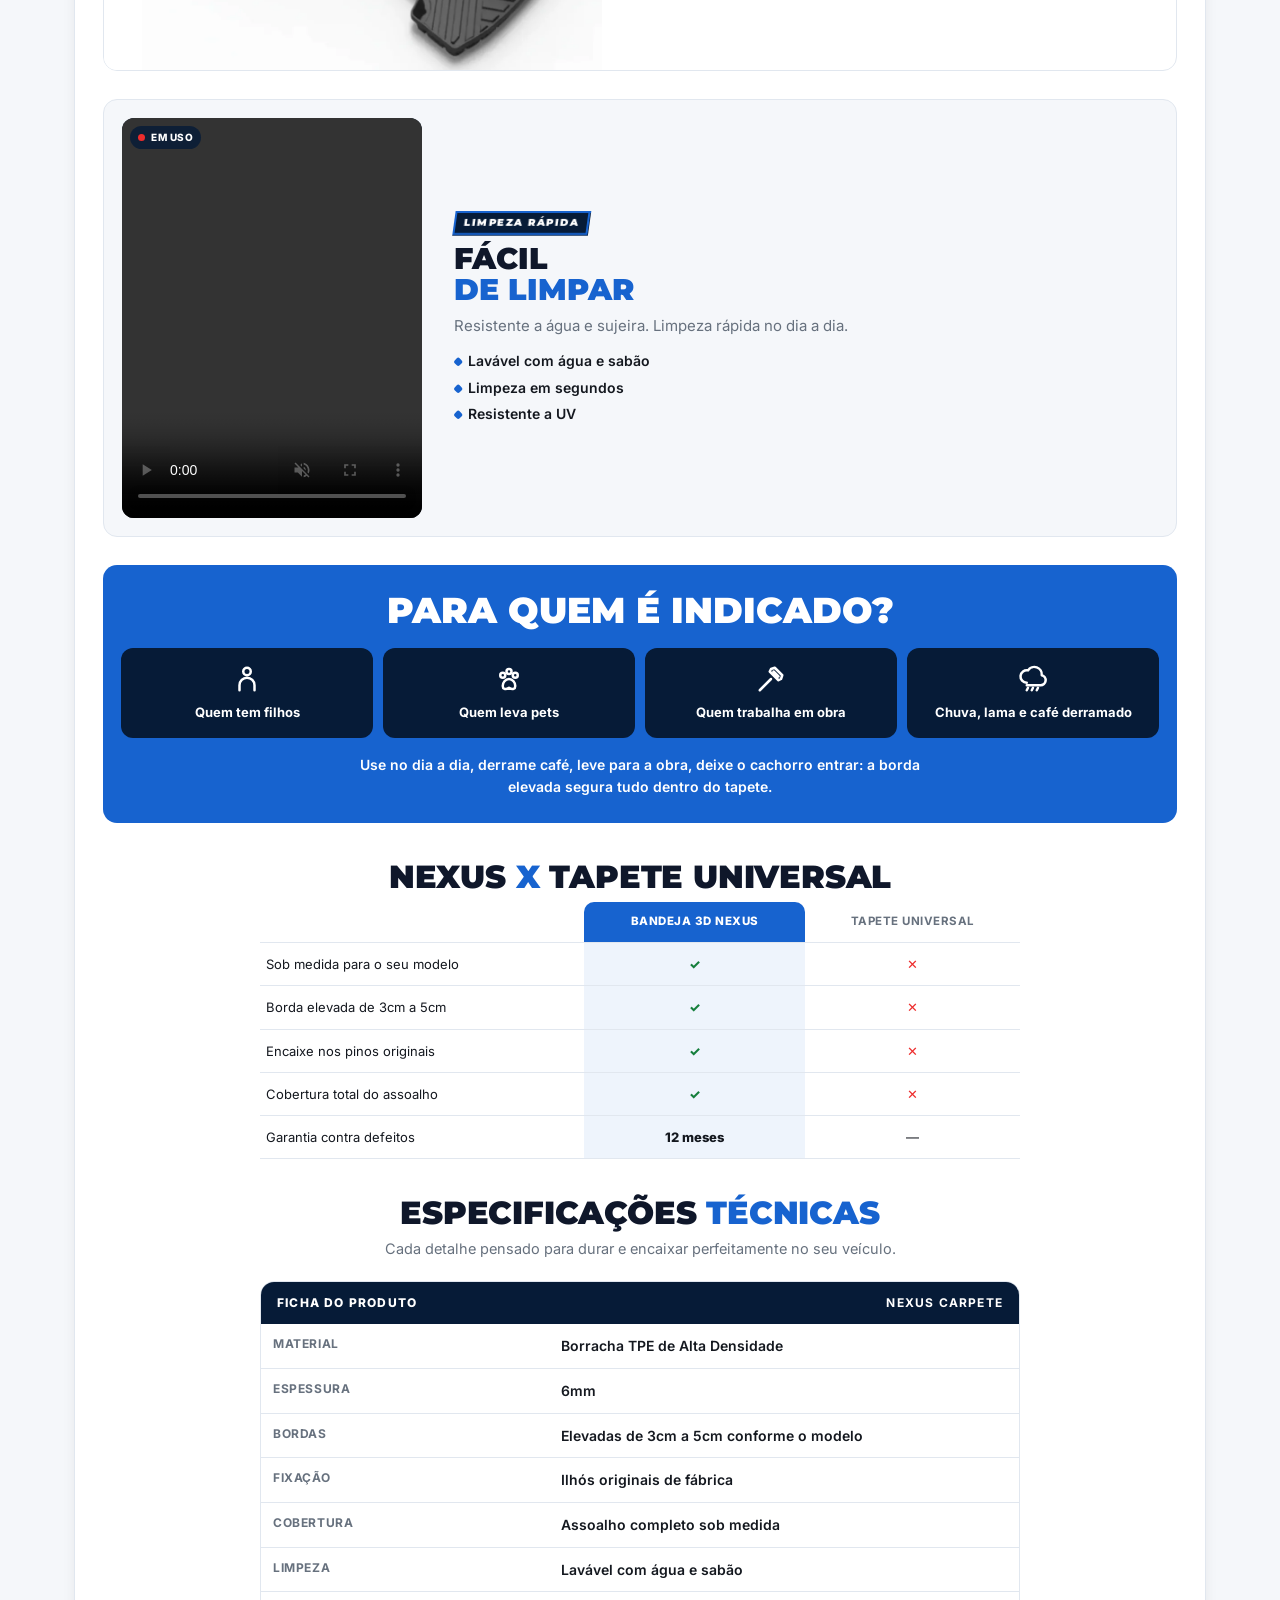
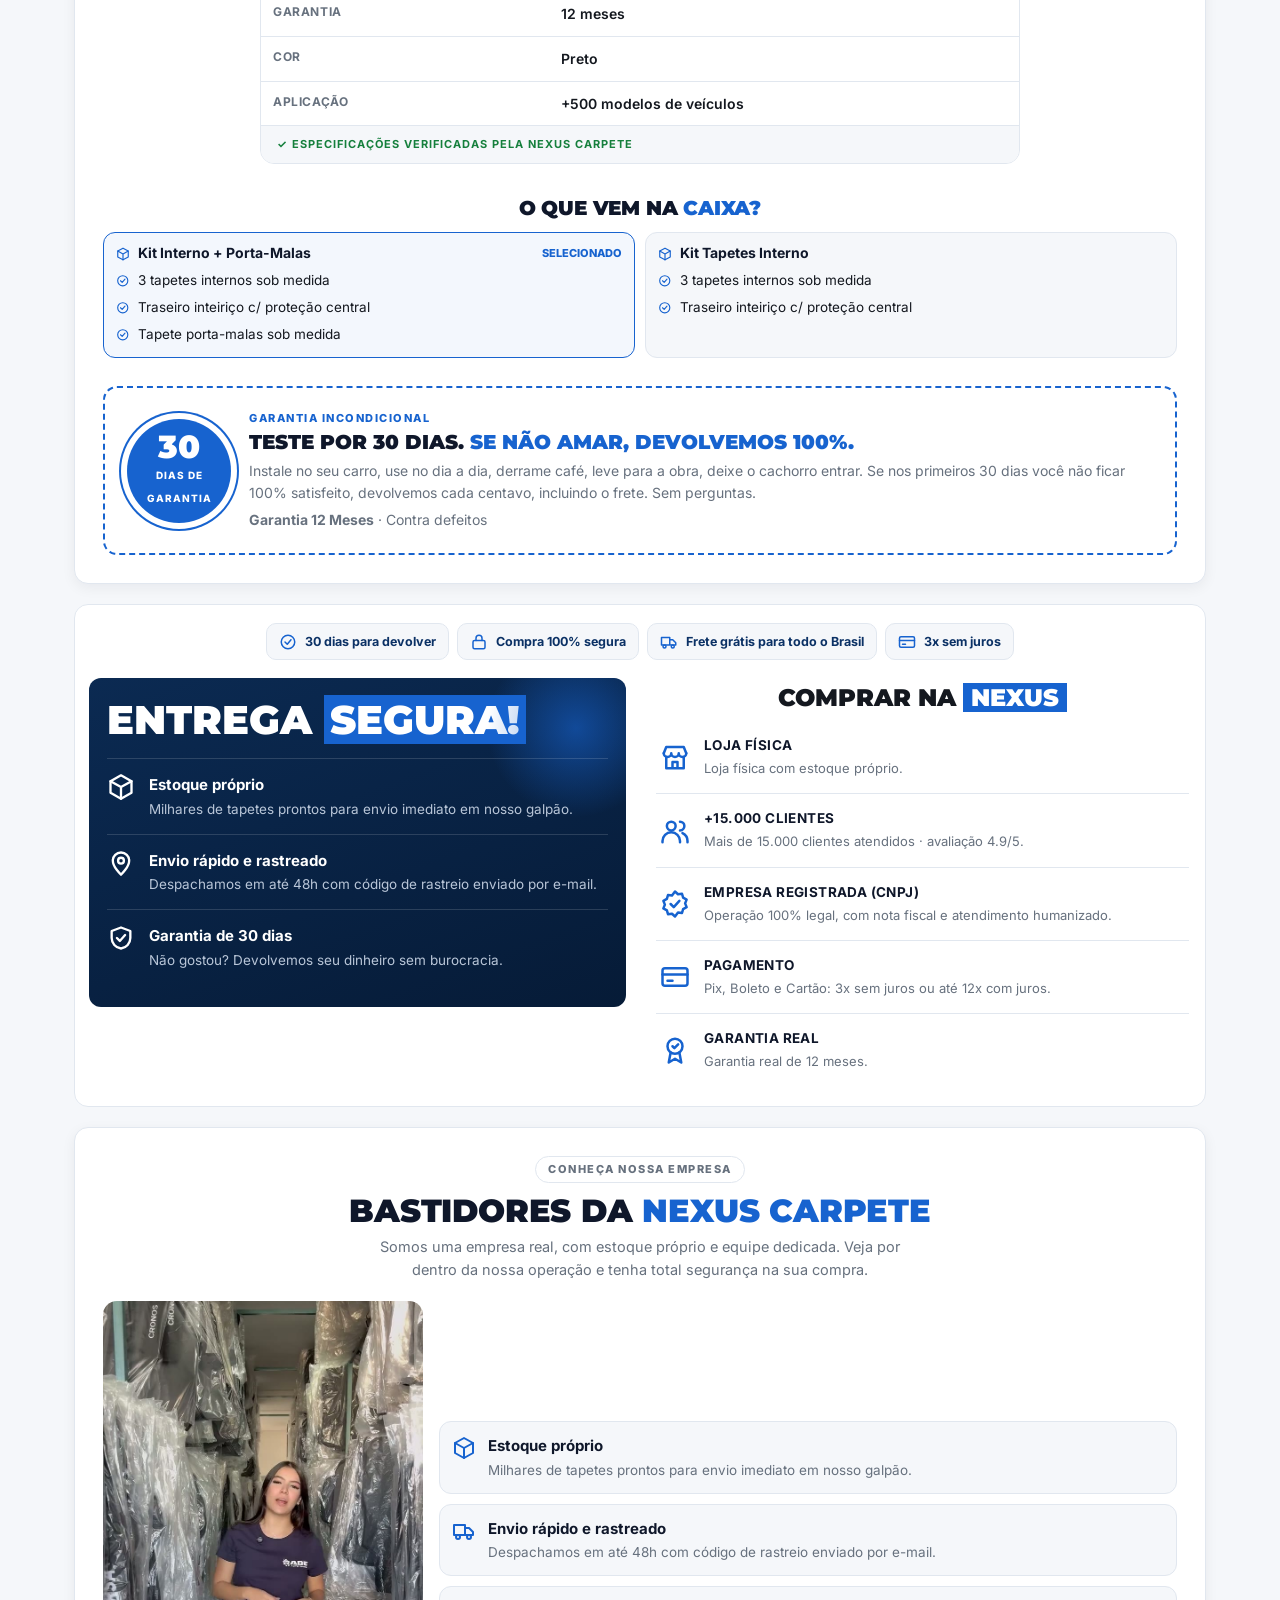
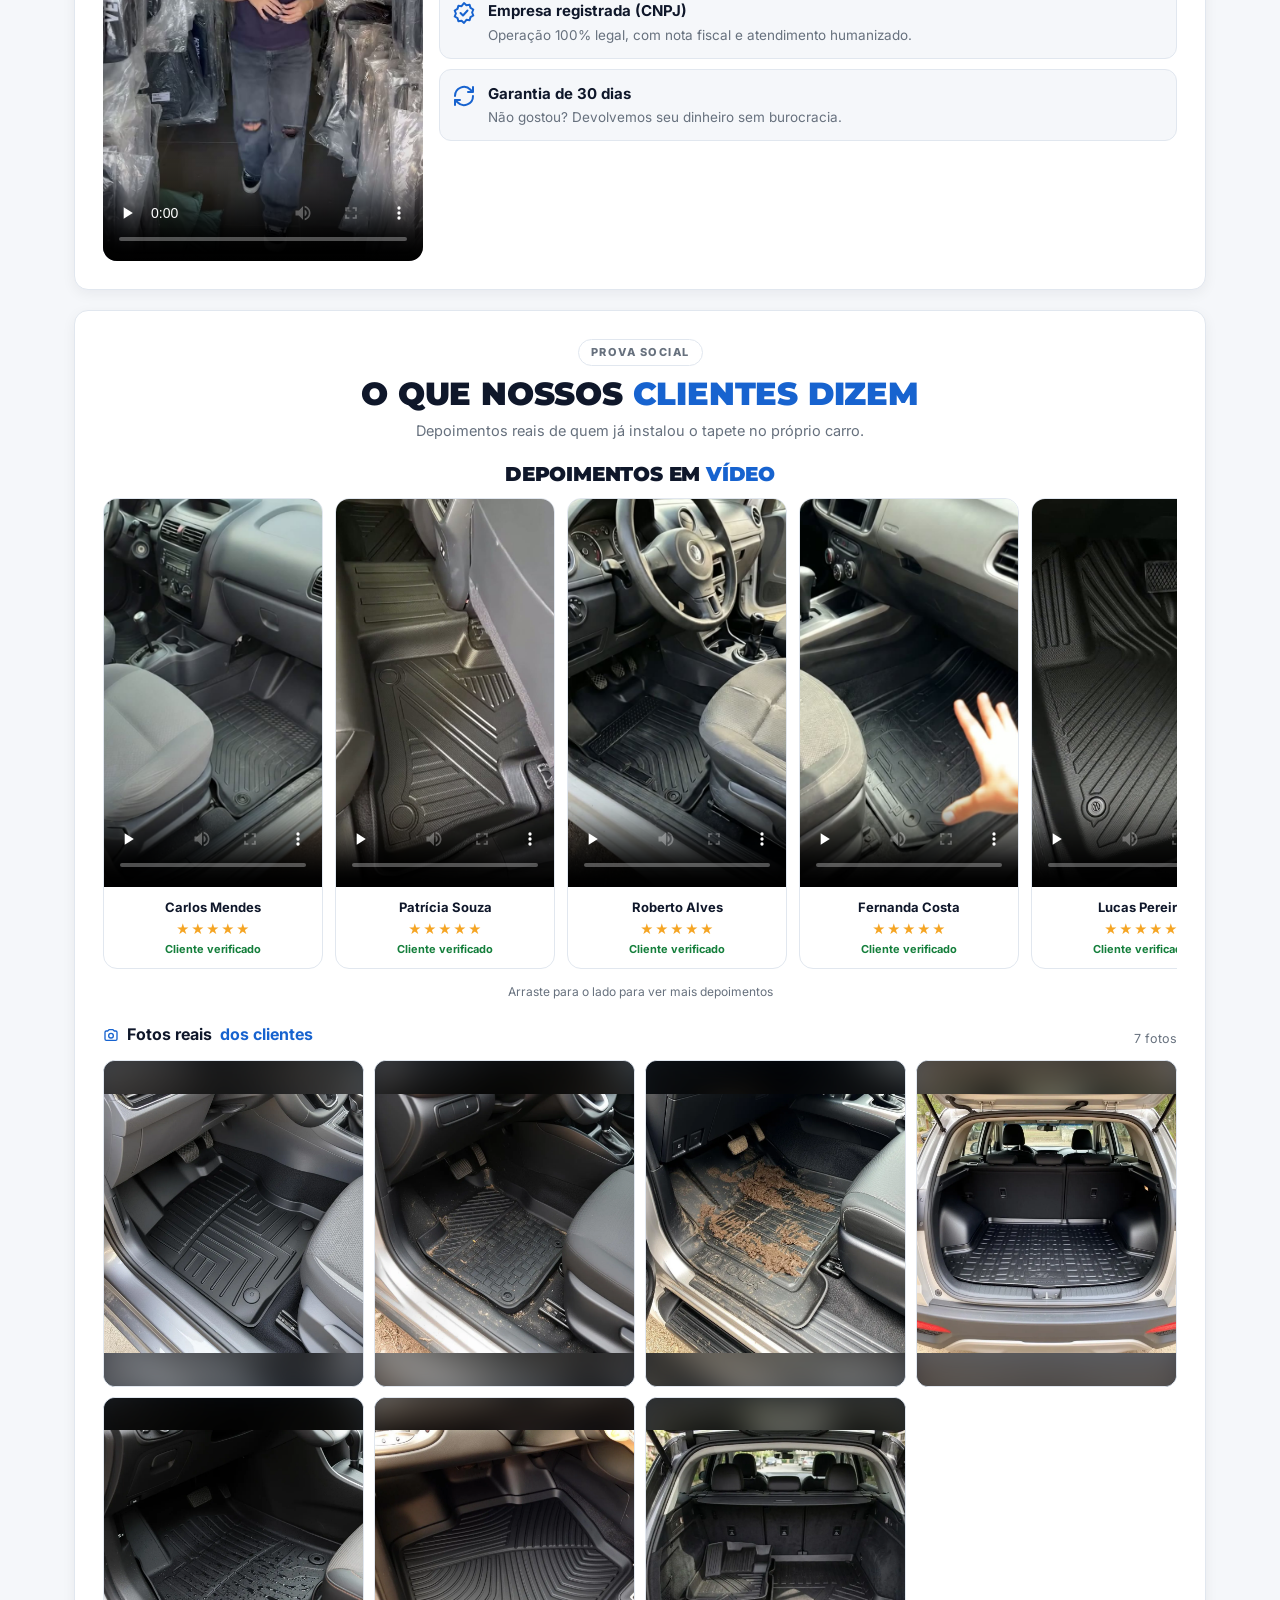
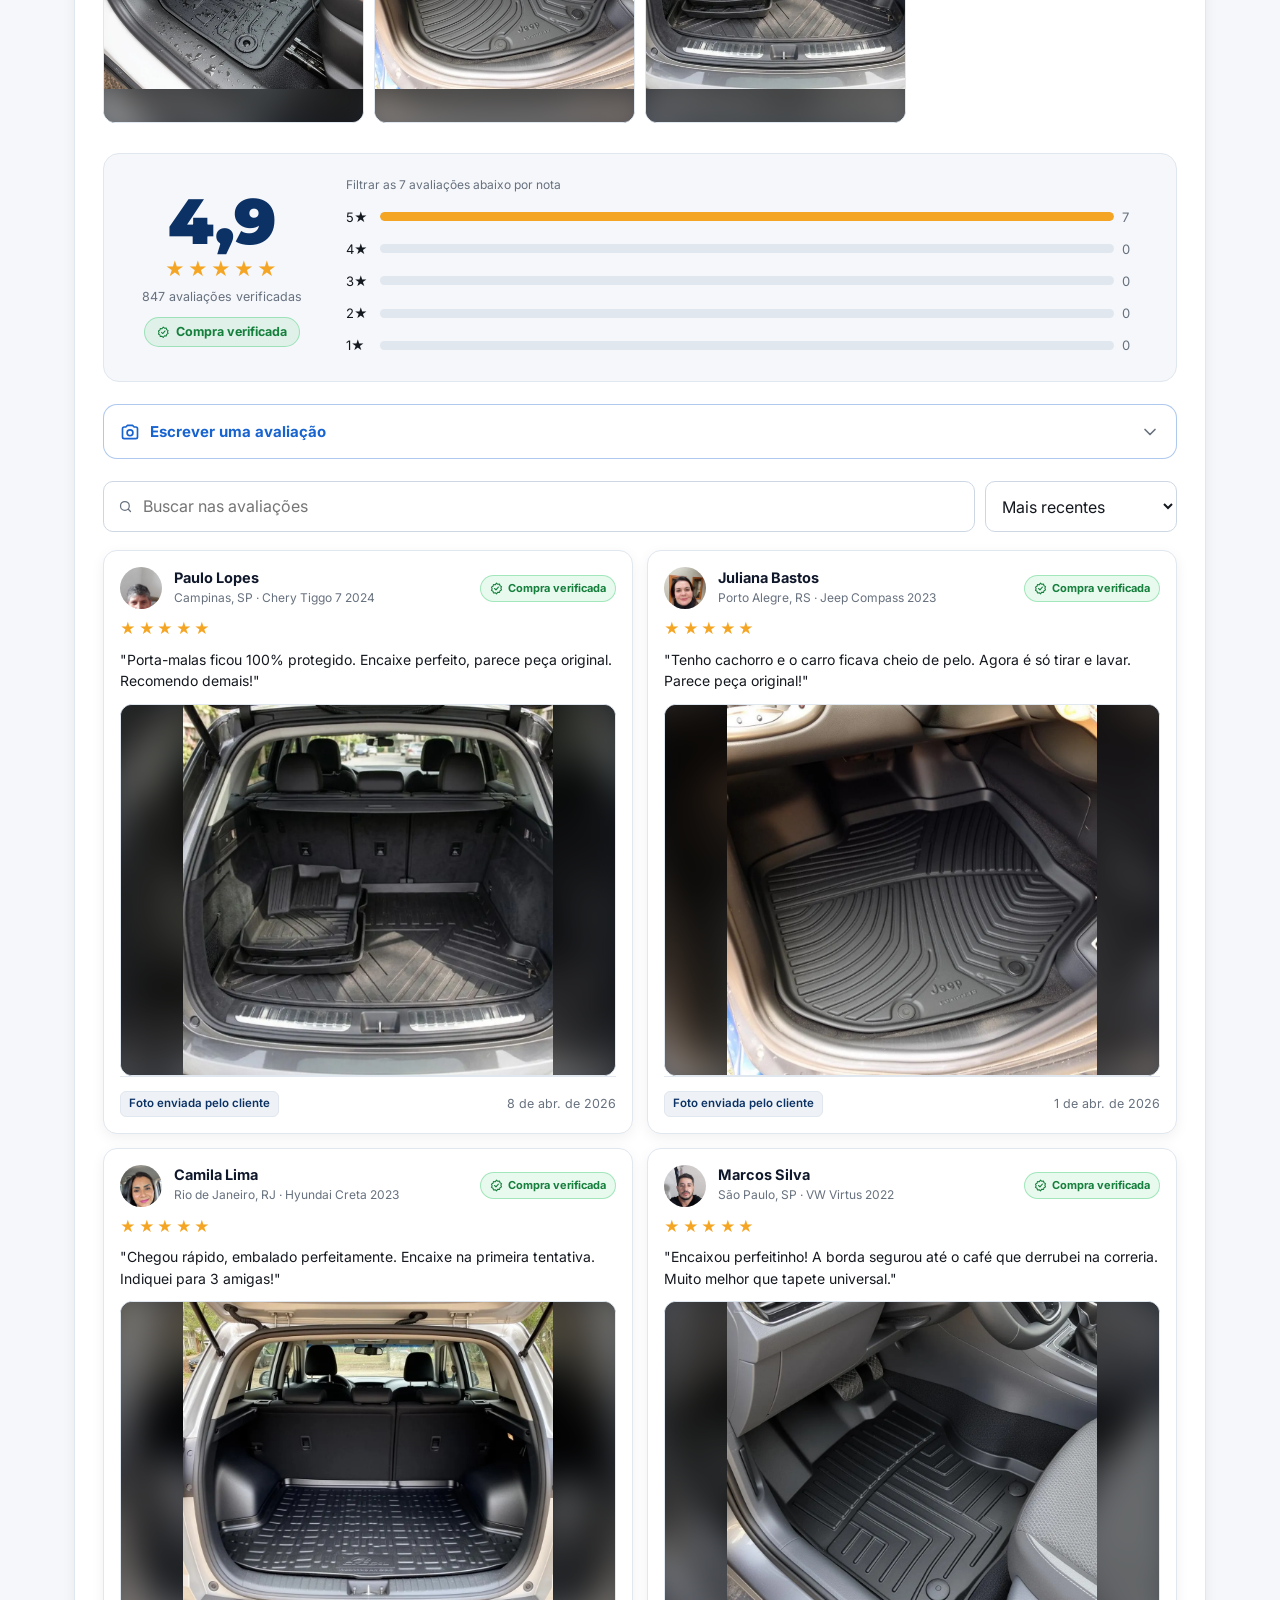
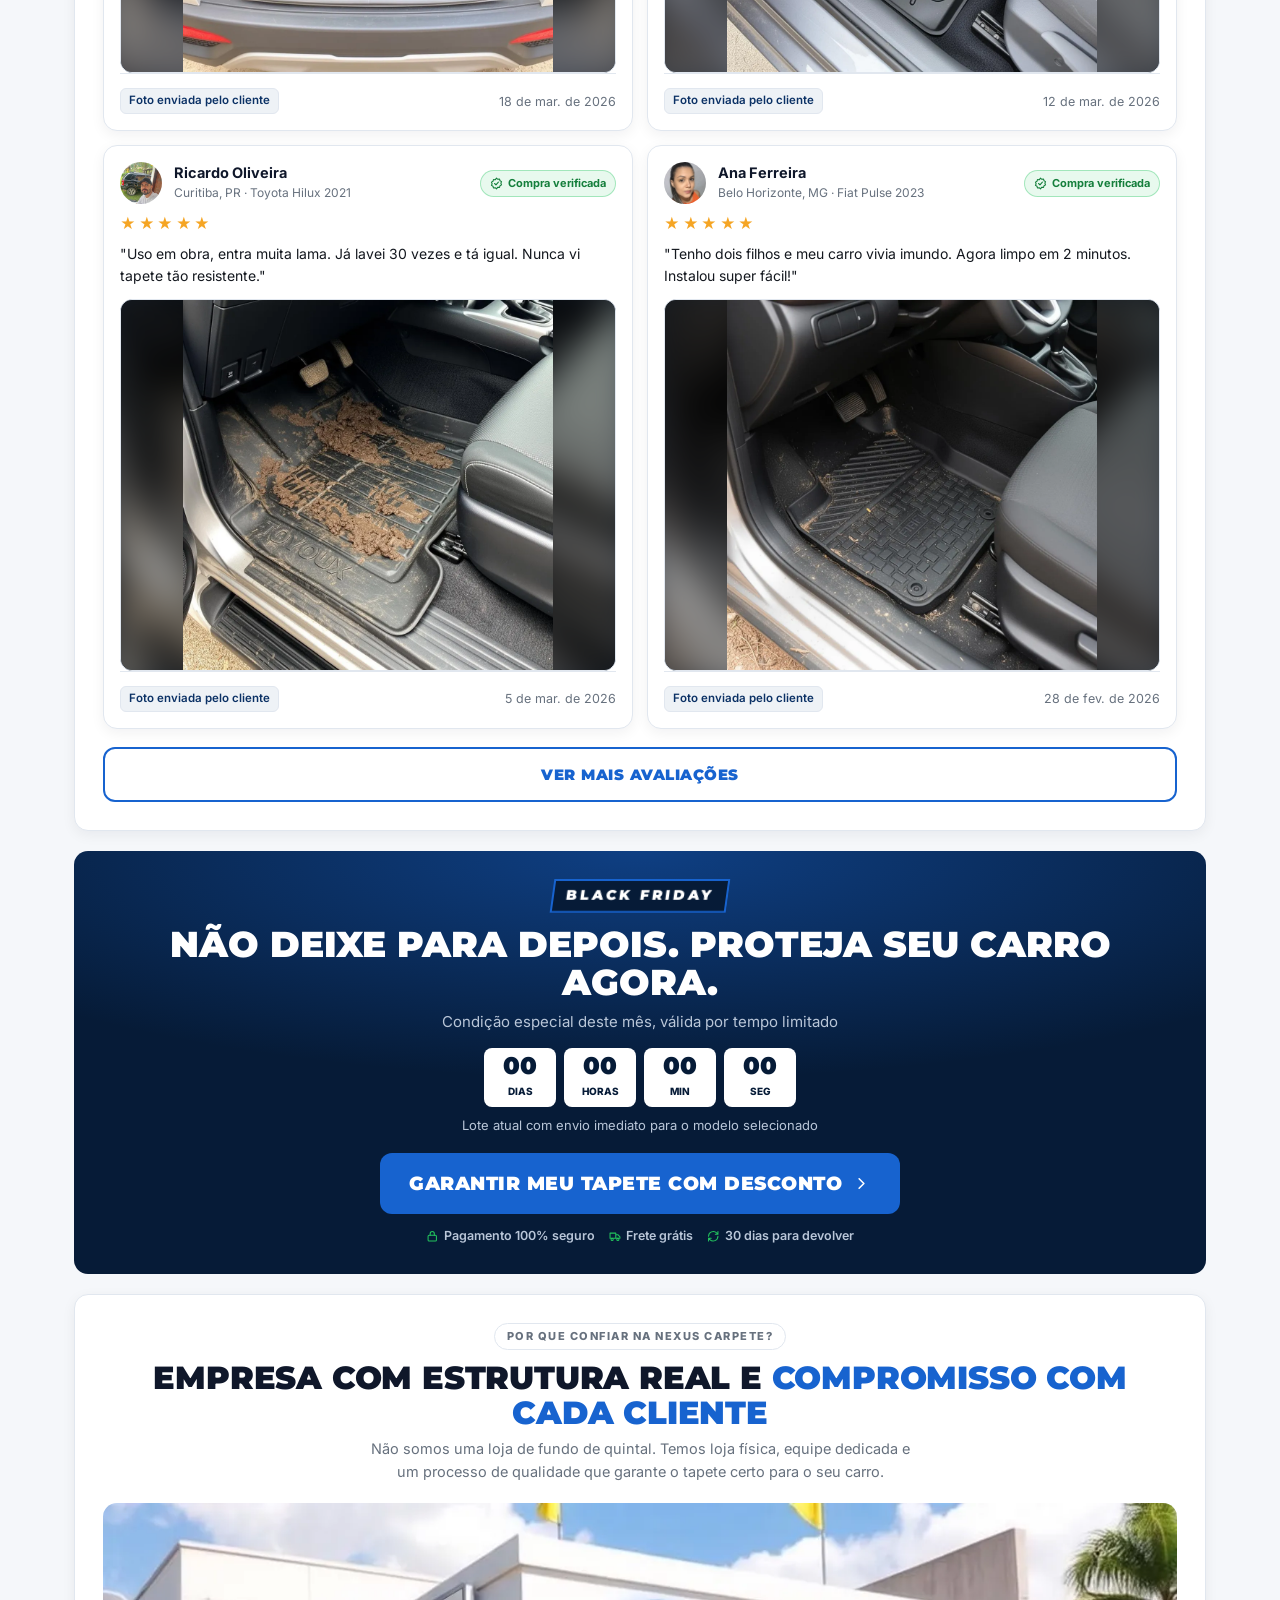
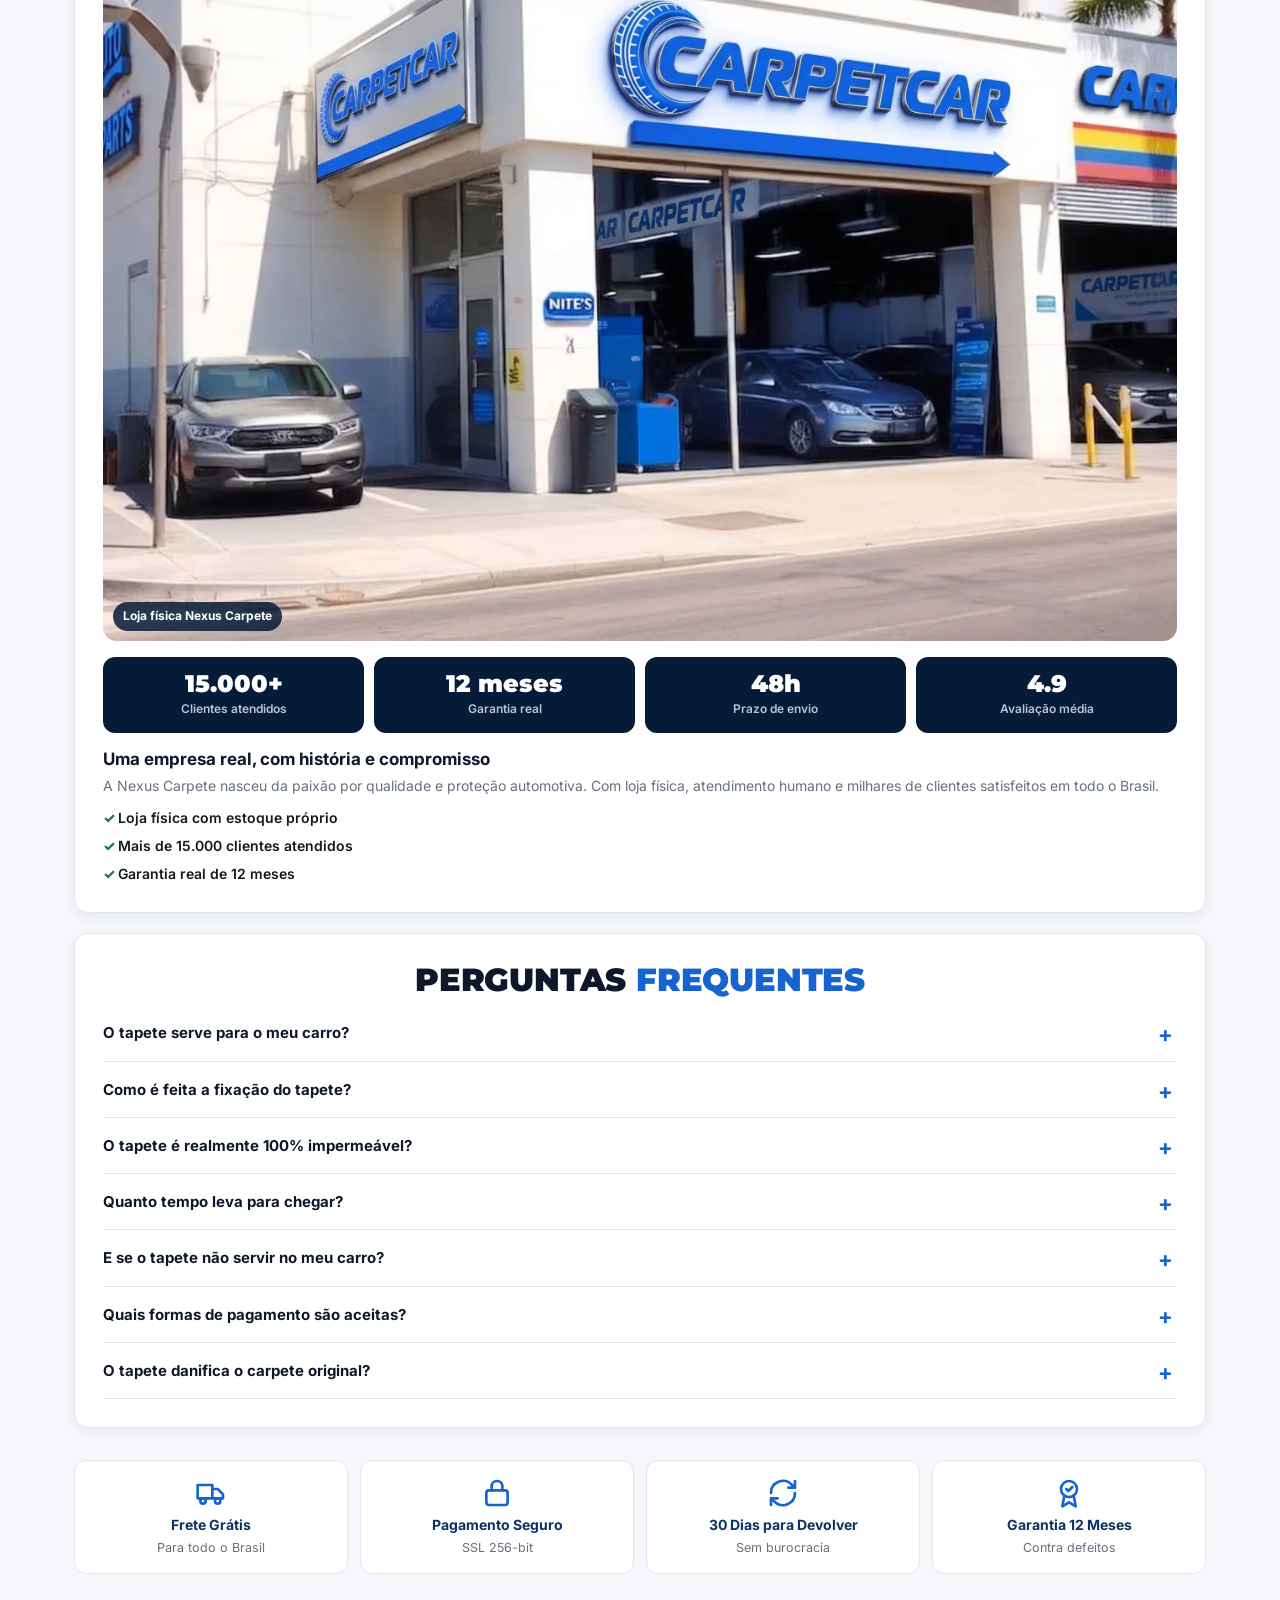
==== commit 30ed7a81: "Troca o ID do Meta Pixel para 1475275251177446 Mesmo código e mesmos eventos (PageView e InitiateChe" ====
--- a/index.html
+++ b/index.html
@@ -48,11 +48,11 @@
   t.src=v;s=b.getElementsByTagName(e)[0];
   s.parentNode.insertBefore(t,s)}(window, document,'script',
   'https://connect.facebook.net/en_US/fbevents.js');
-  fbq('init', '2298845797620394');
+  fbq('init', '1475275251177446');
   fbq('track', 'PageView');
   </script>
   <noscript><img height="1" width="1" style="display:none"
-  src="https://www.facebook.com/tr?id=2298845797620394&ev=PageView&noscript=1"
+  src="https://www.facebook.com/tr?id=1475275251177446&ev=PageView&noscript=1"
   /></noscript>
   <!-- End Meta Pixel Code -->
   <!-- InitiateCheckout: disparado no botão "Finalizar pagamento" (js/app.js), como no "Confirmar ✓" do site atual -->
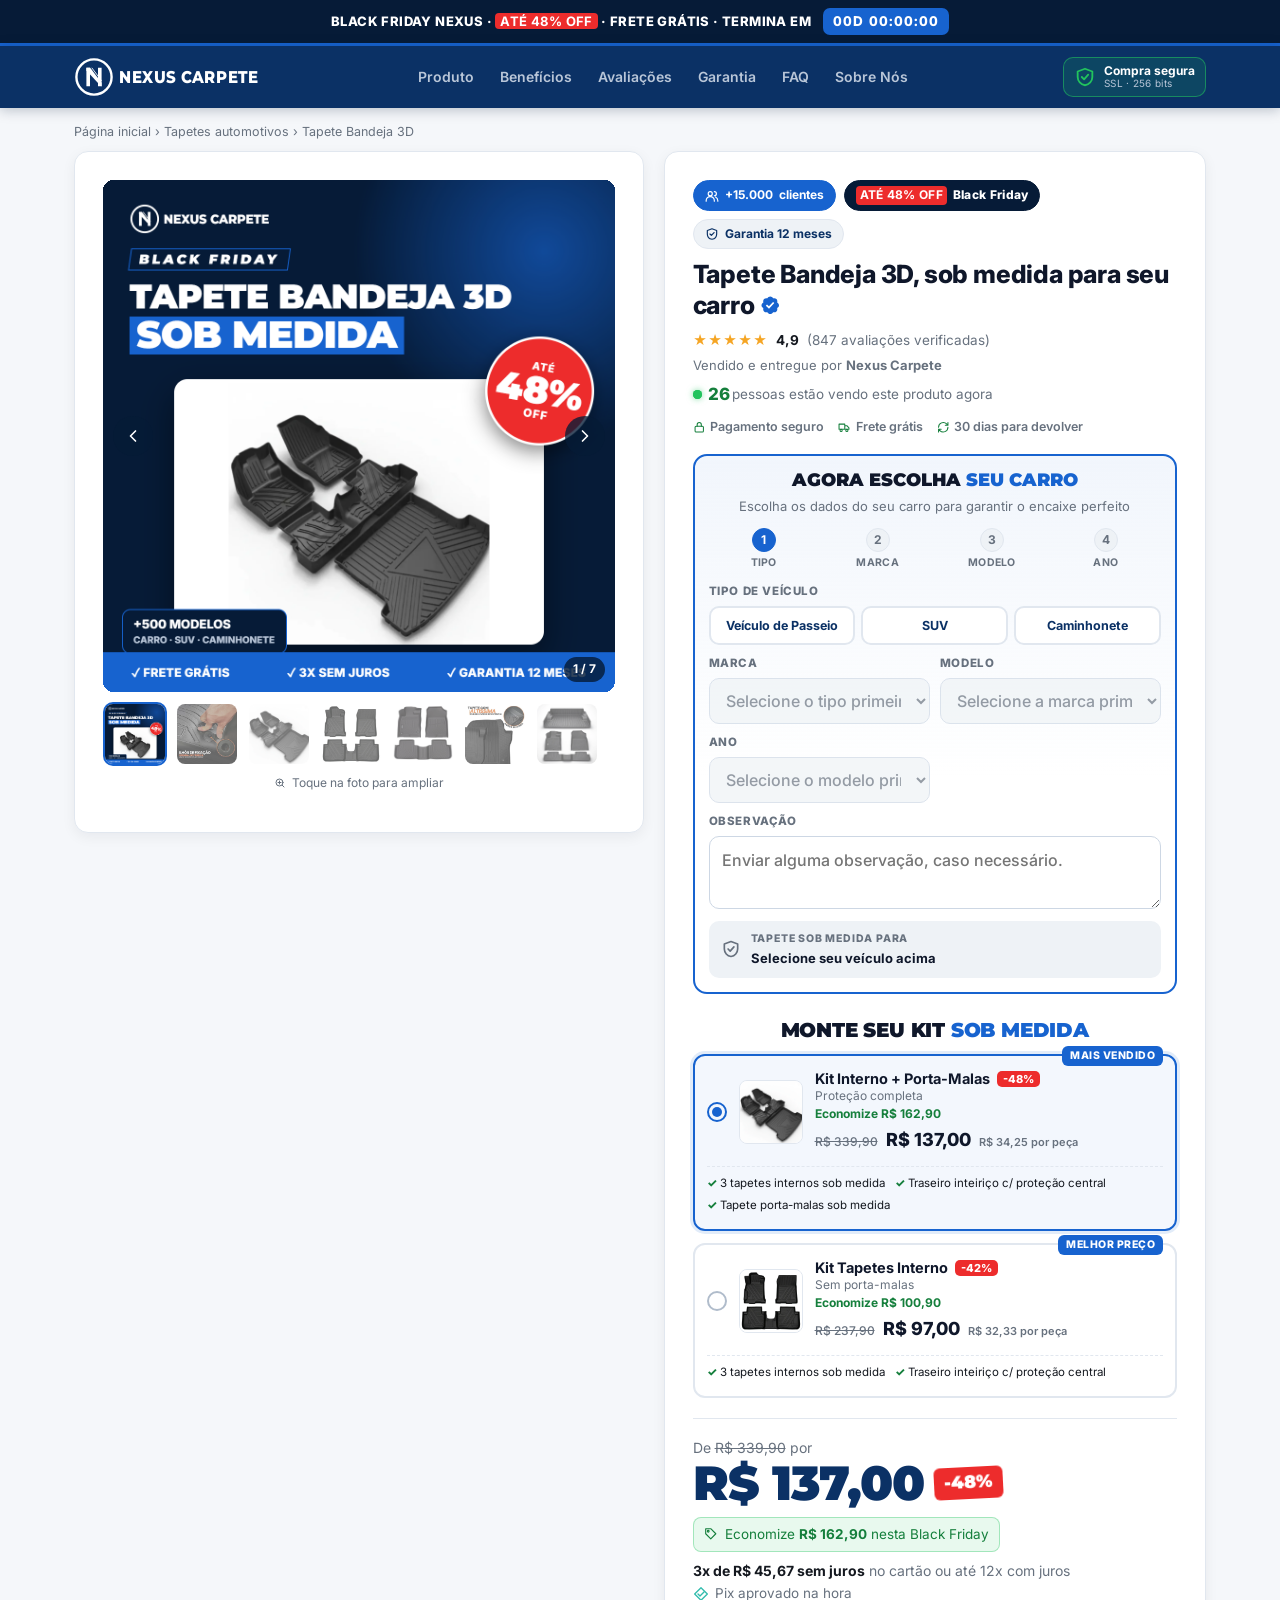
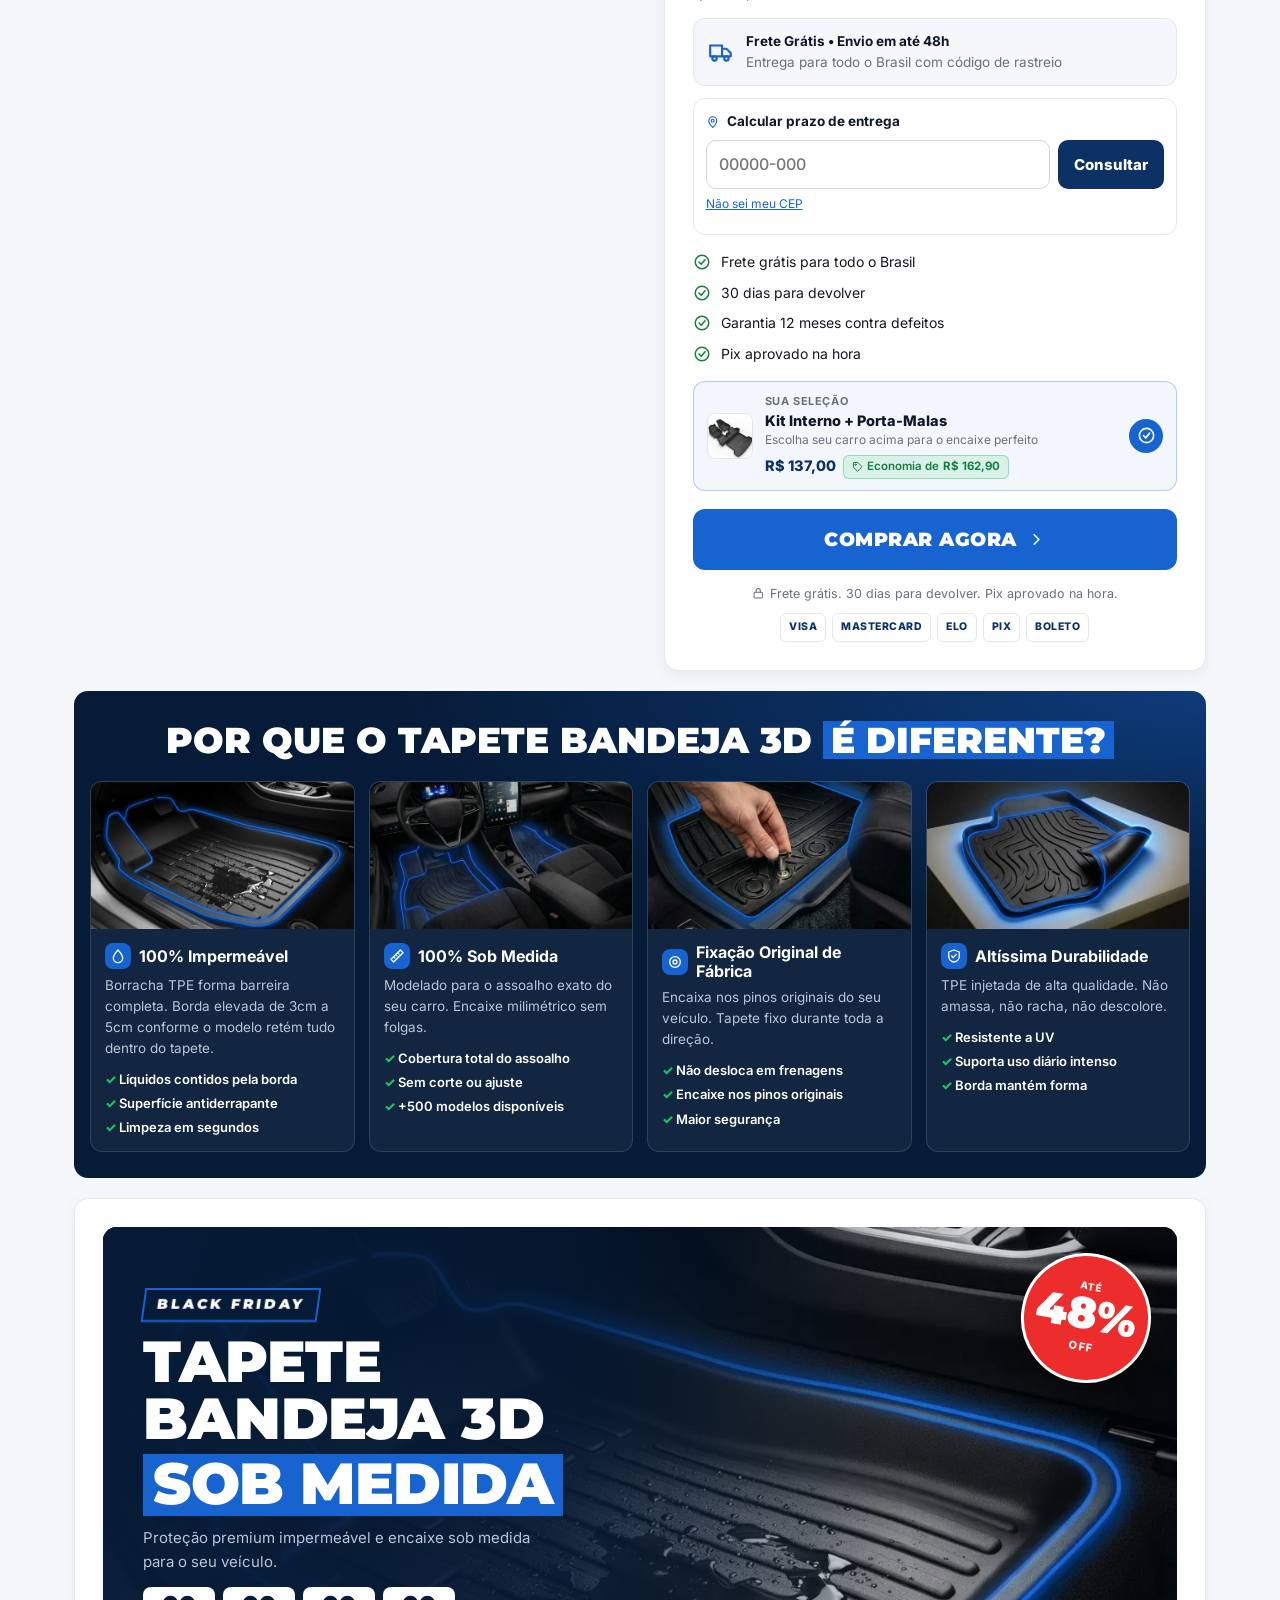
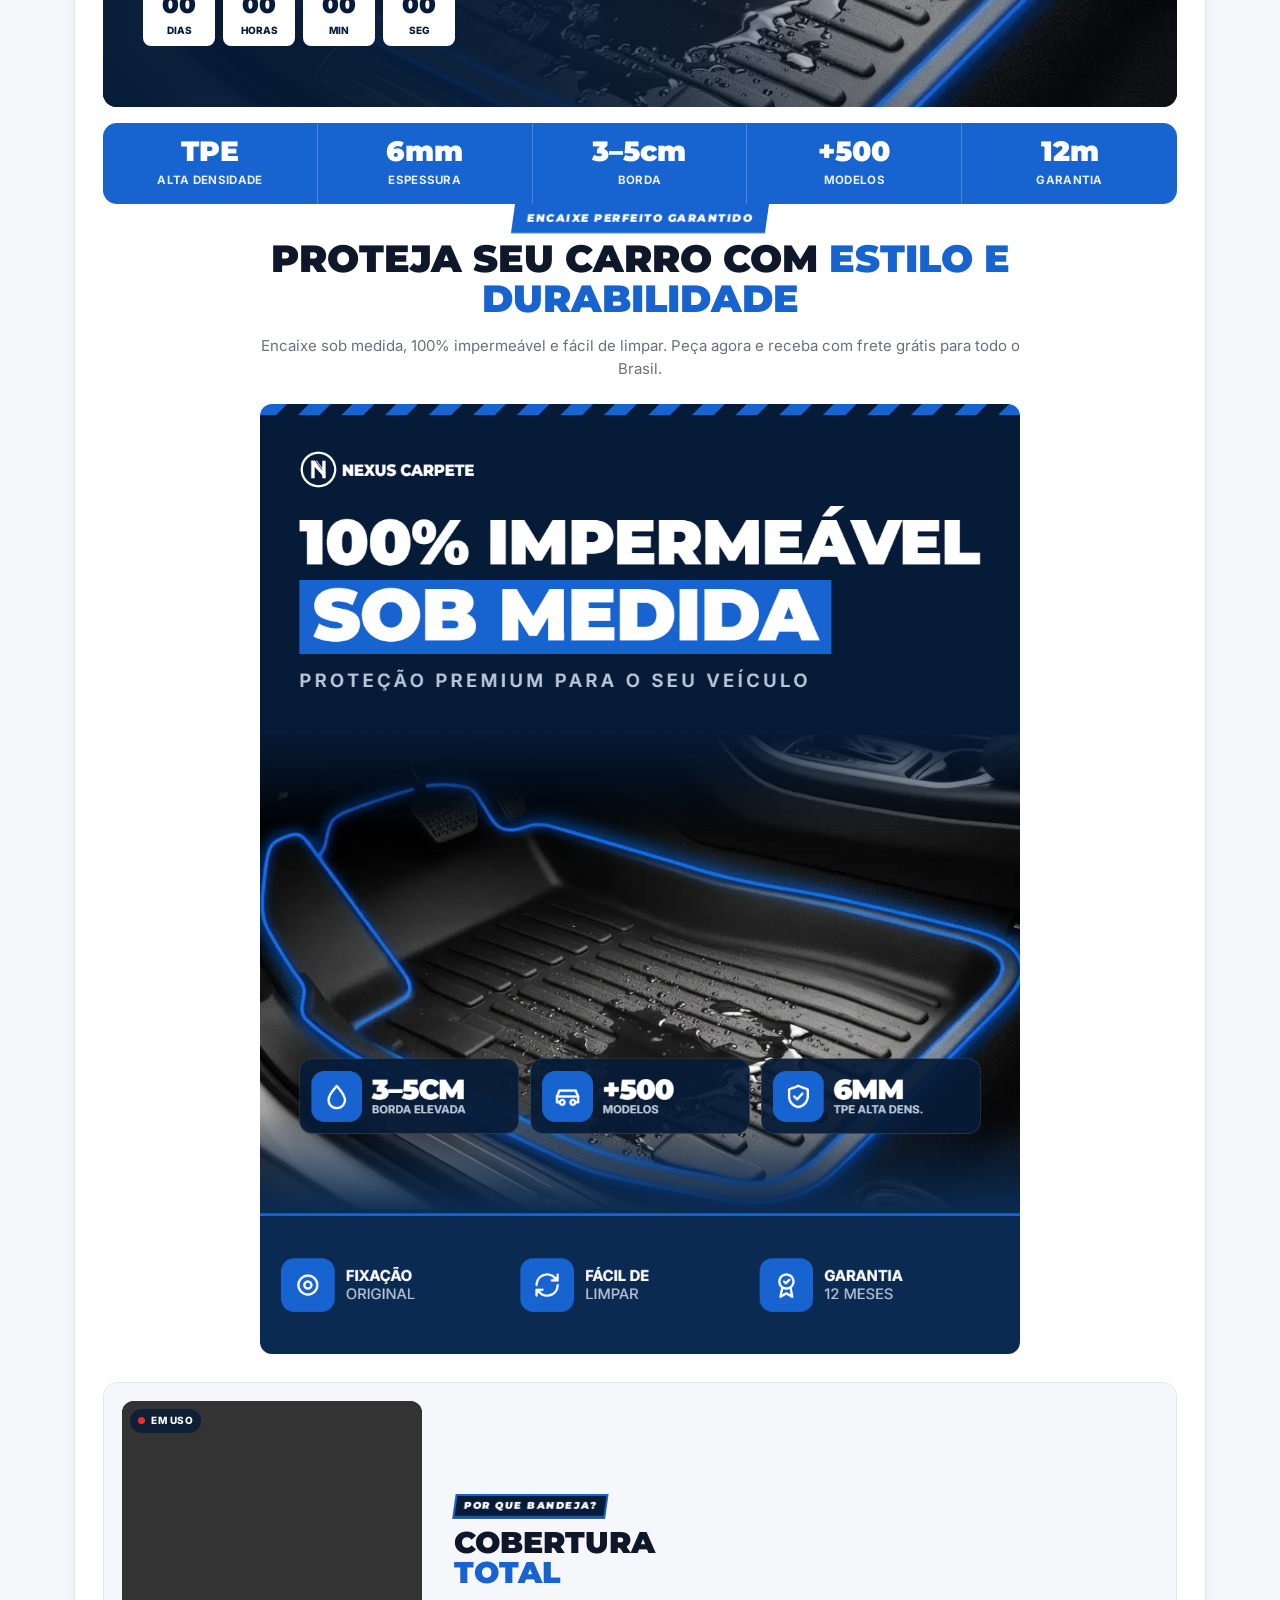
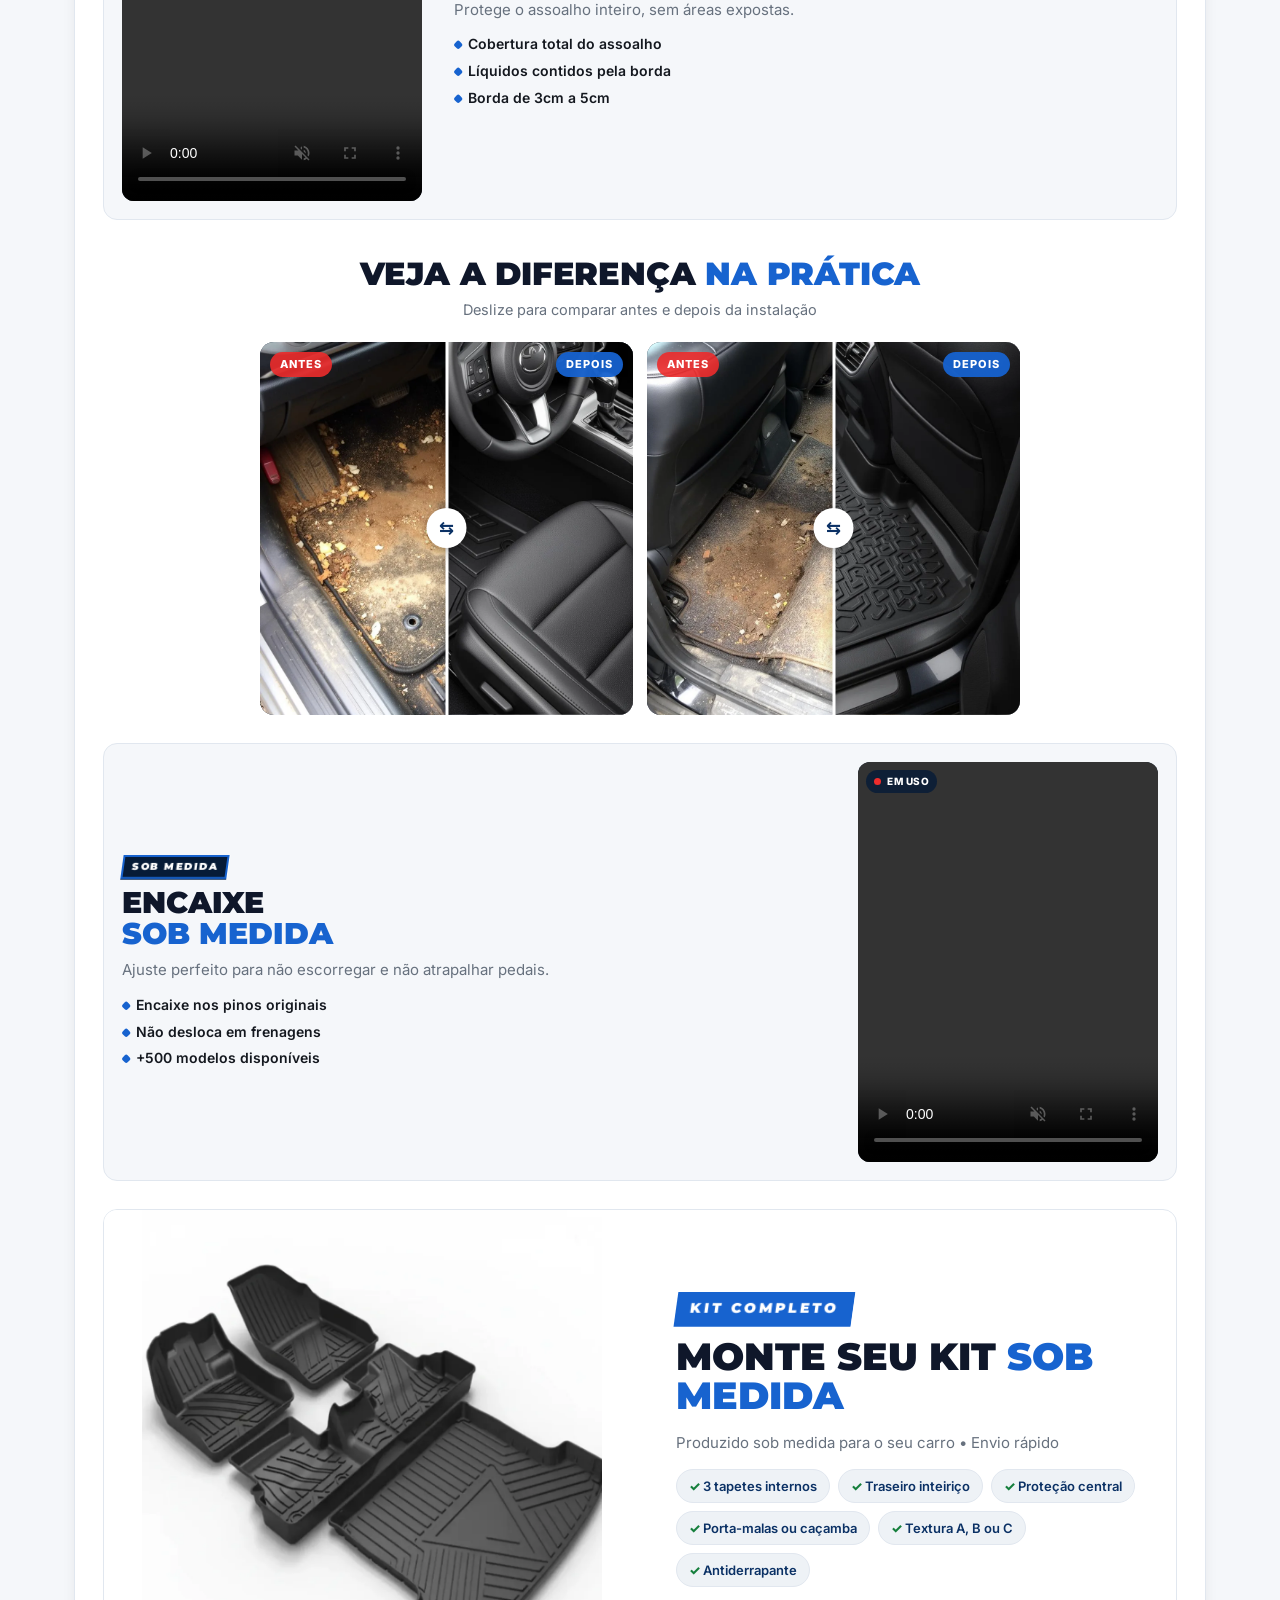
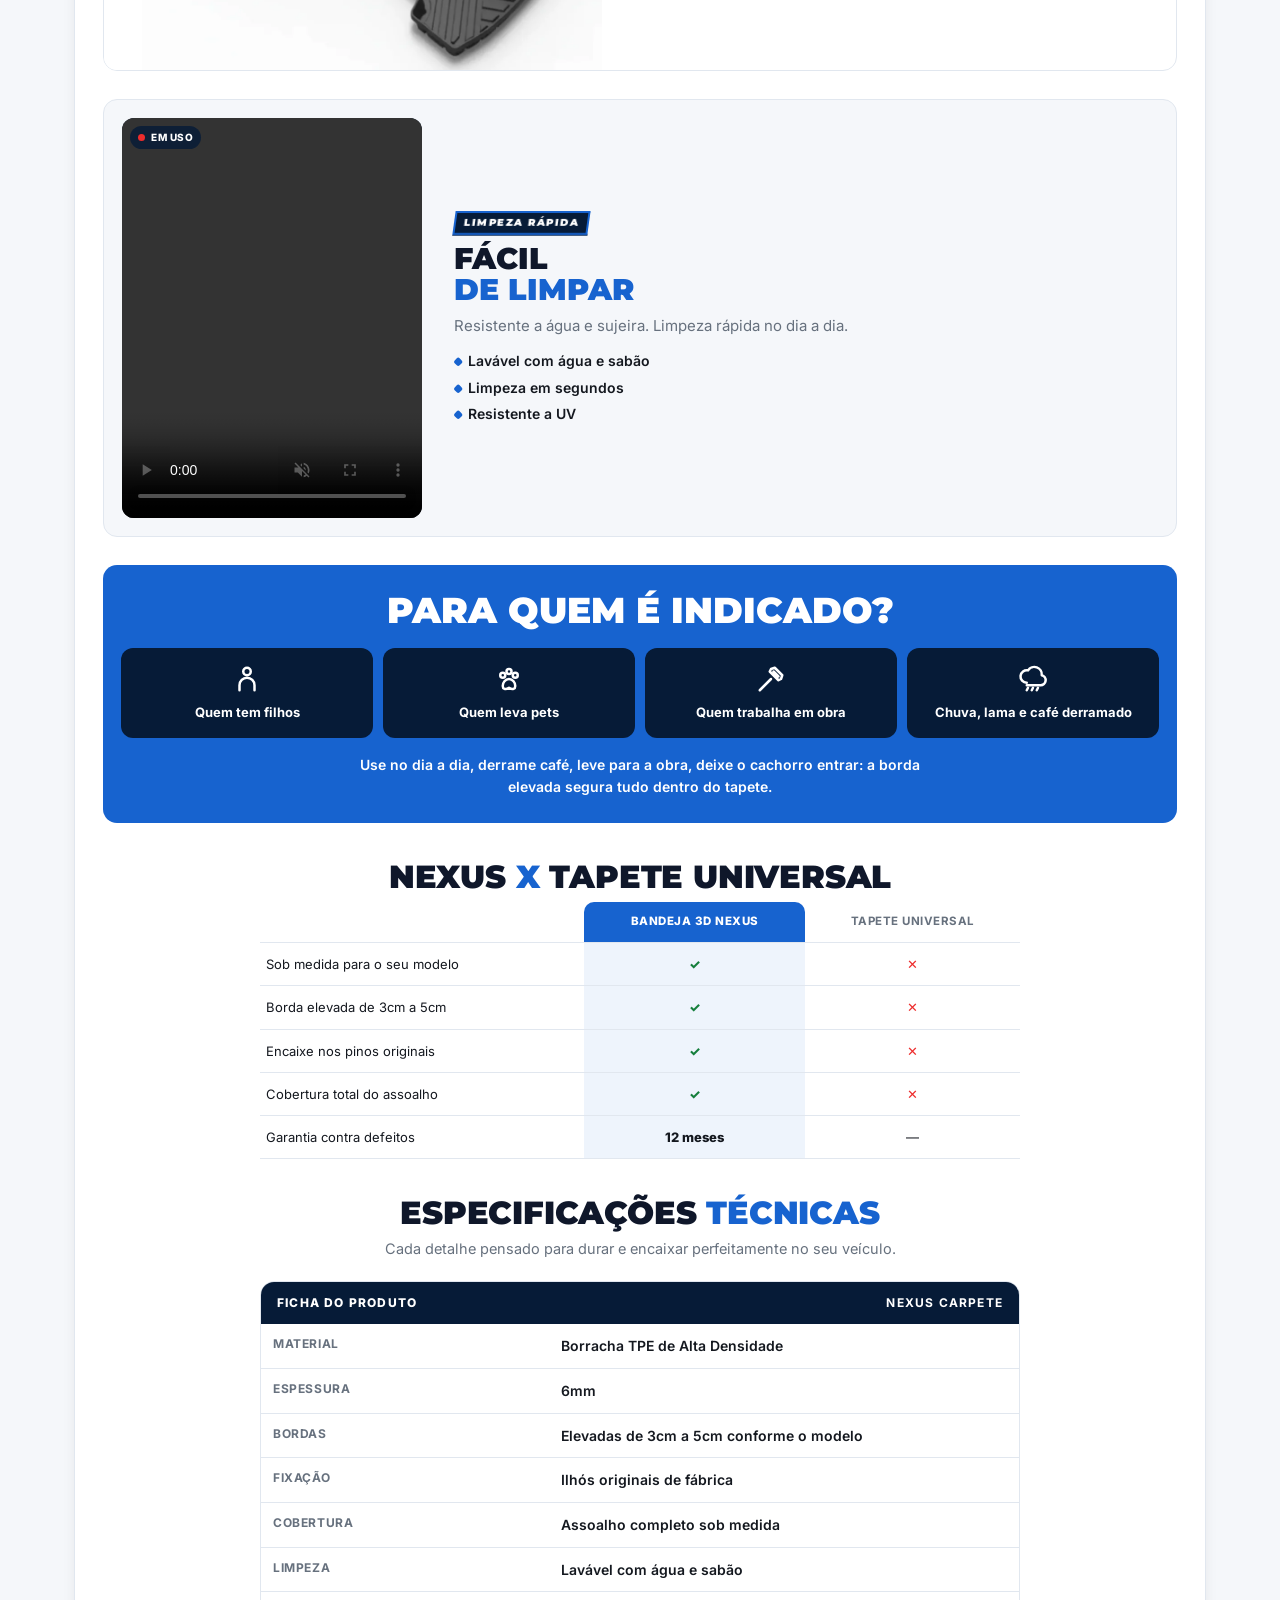
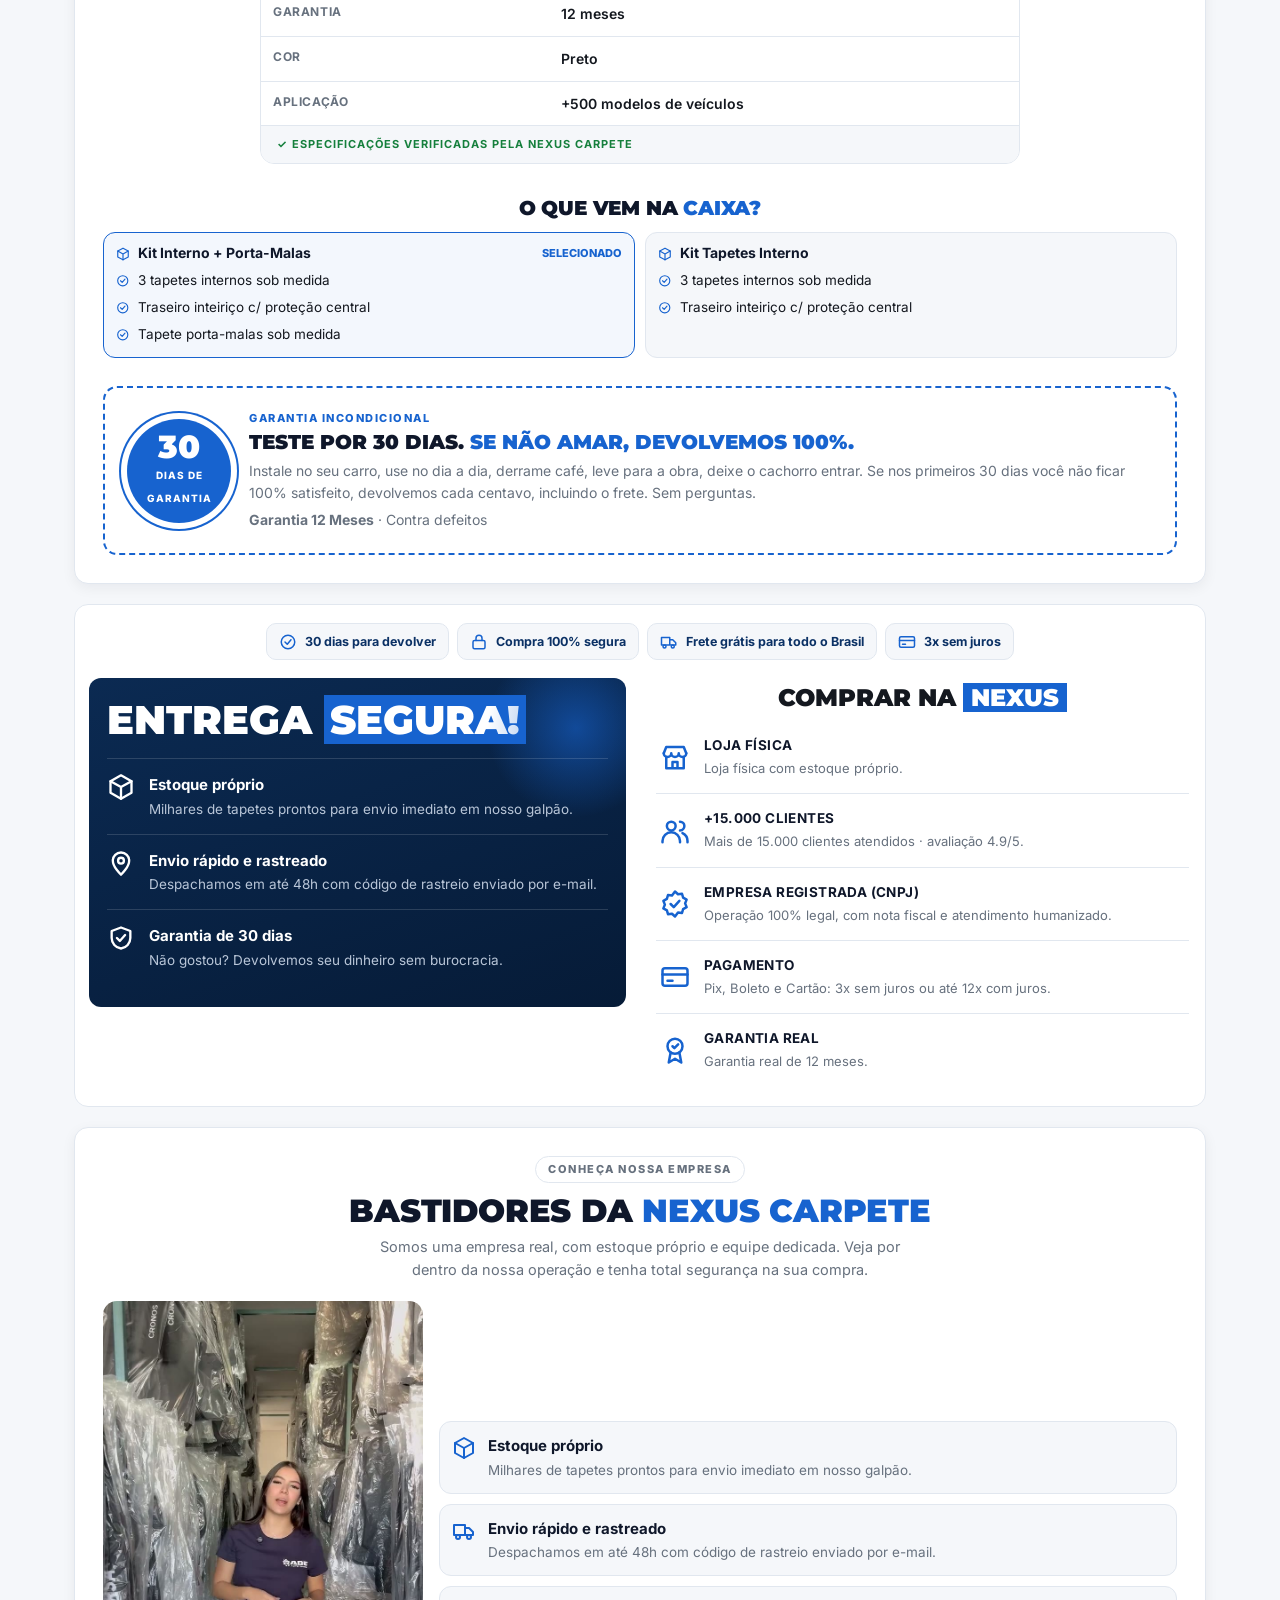
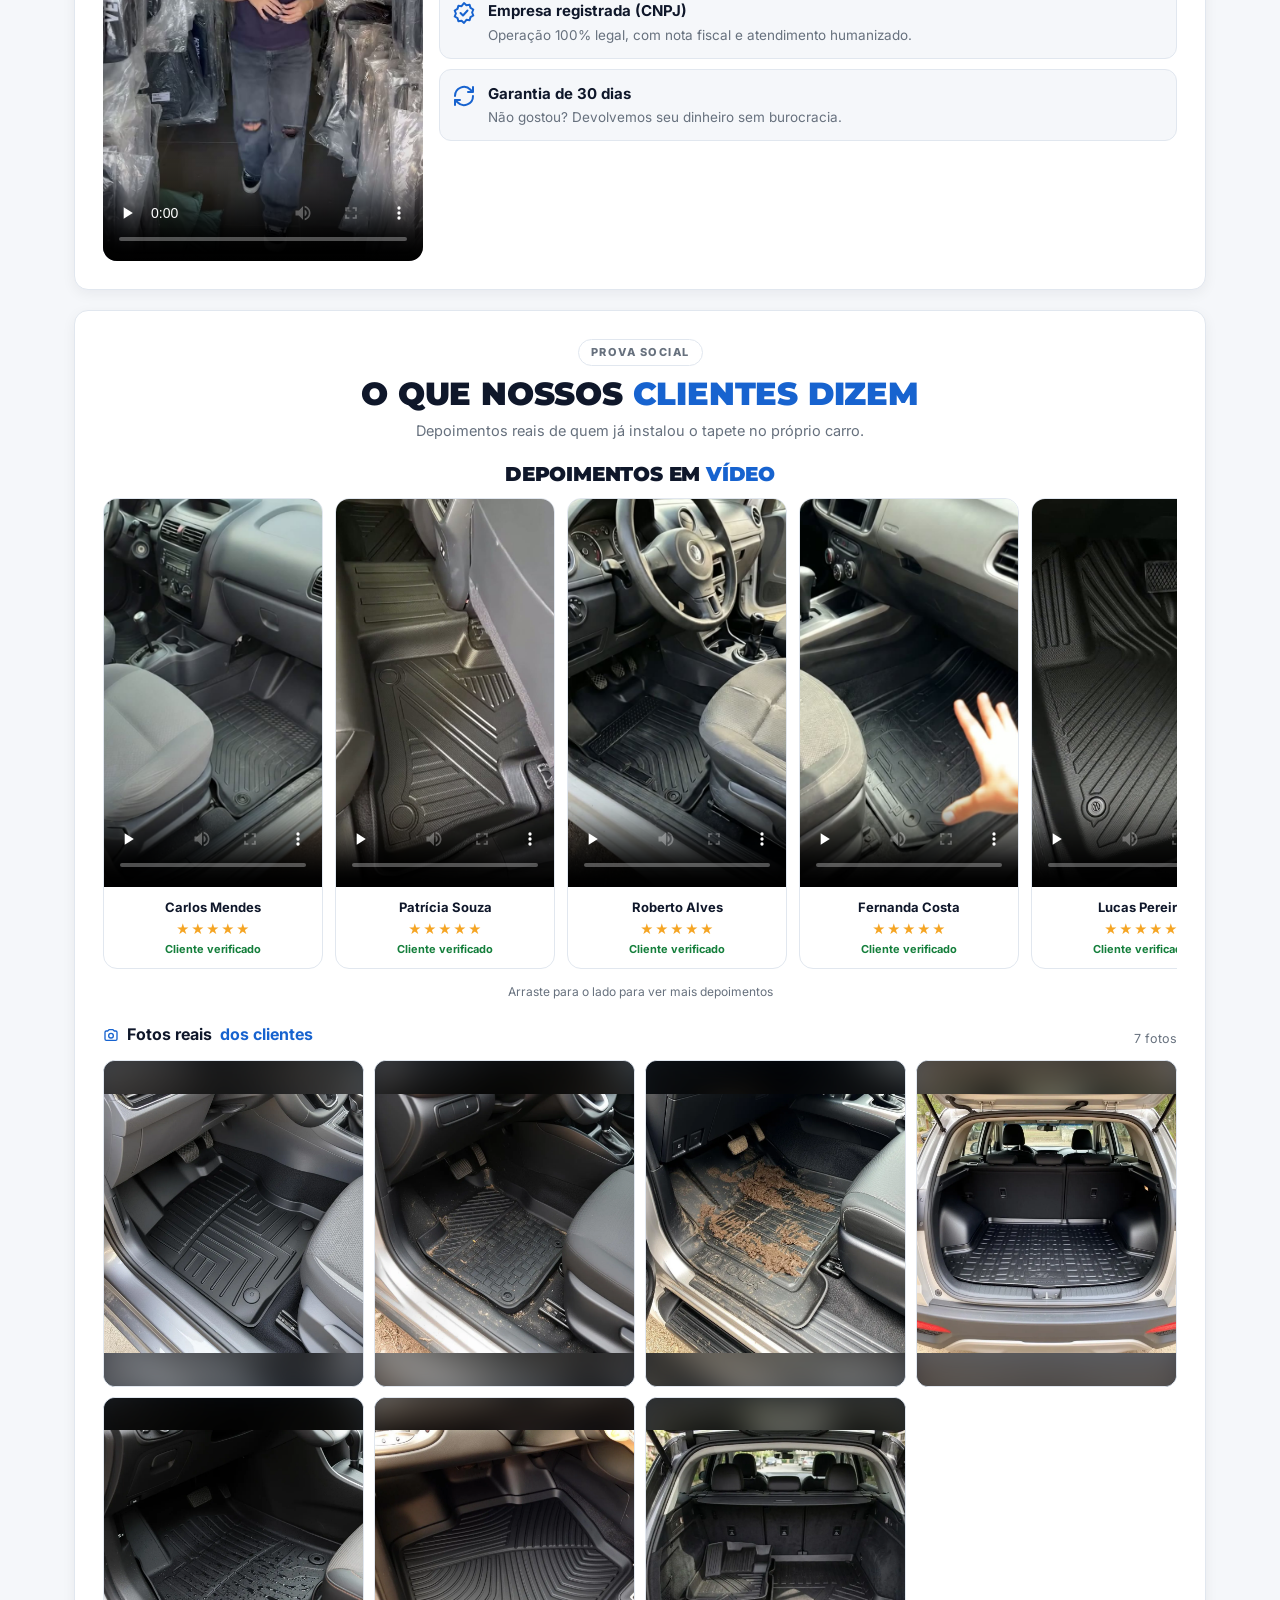
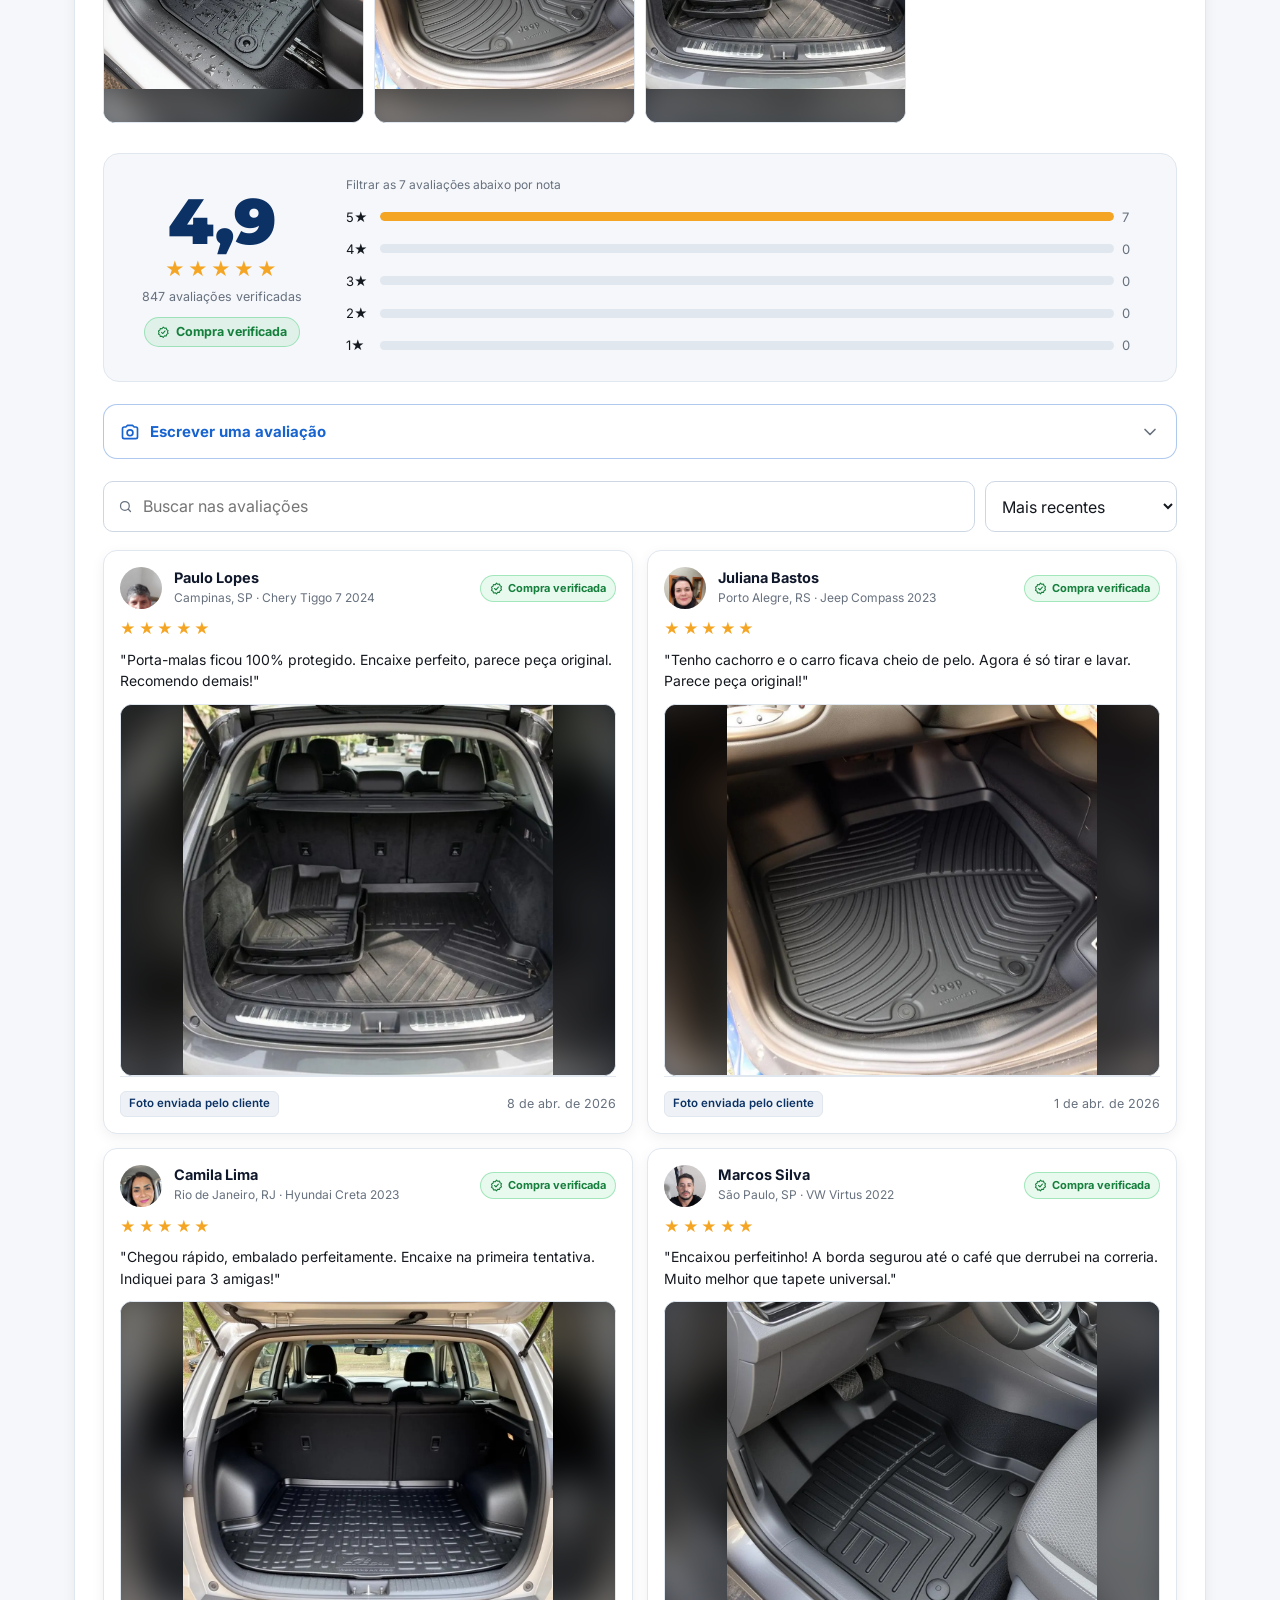
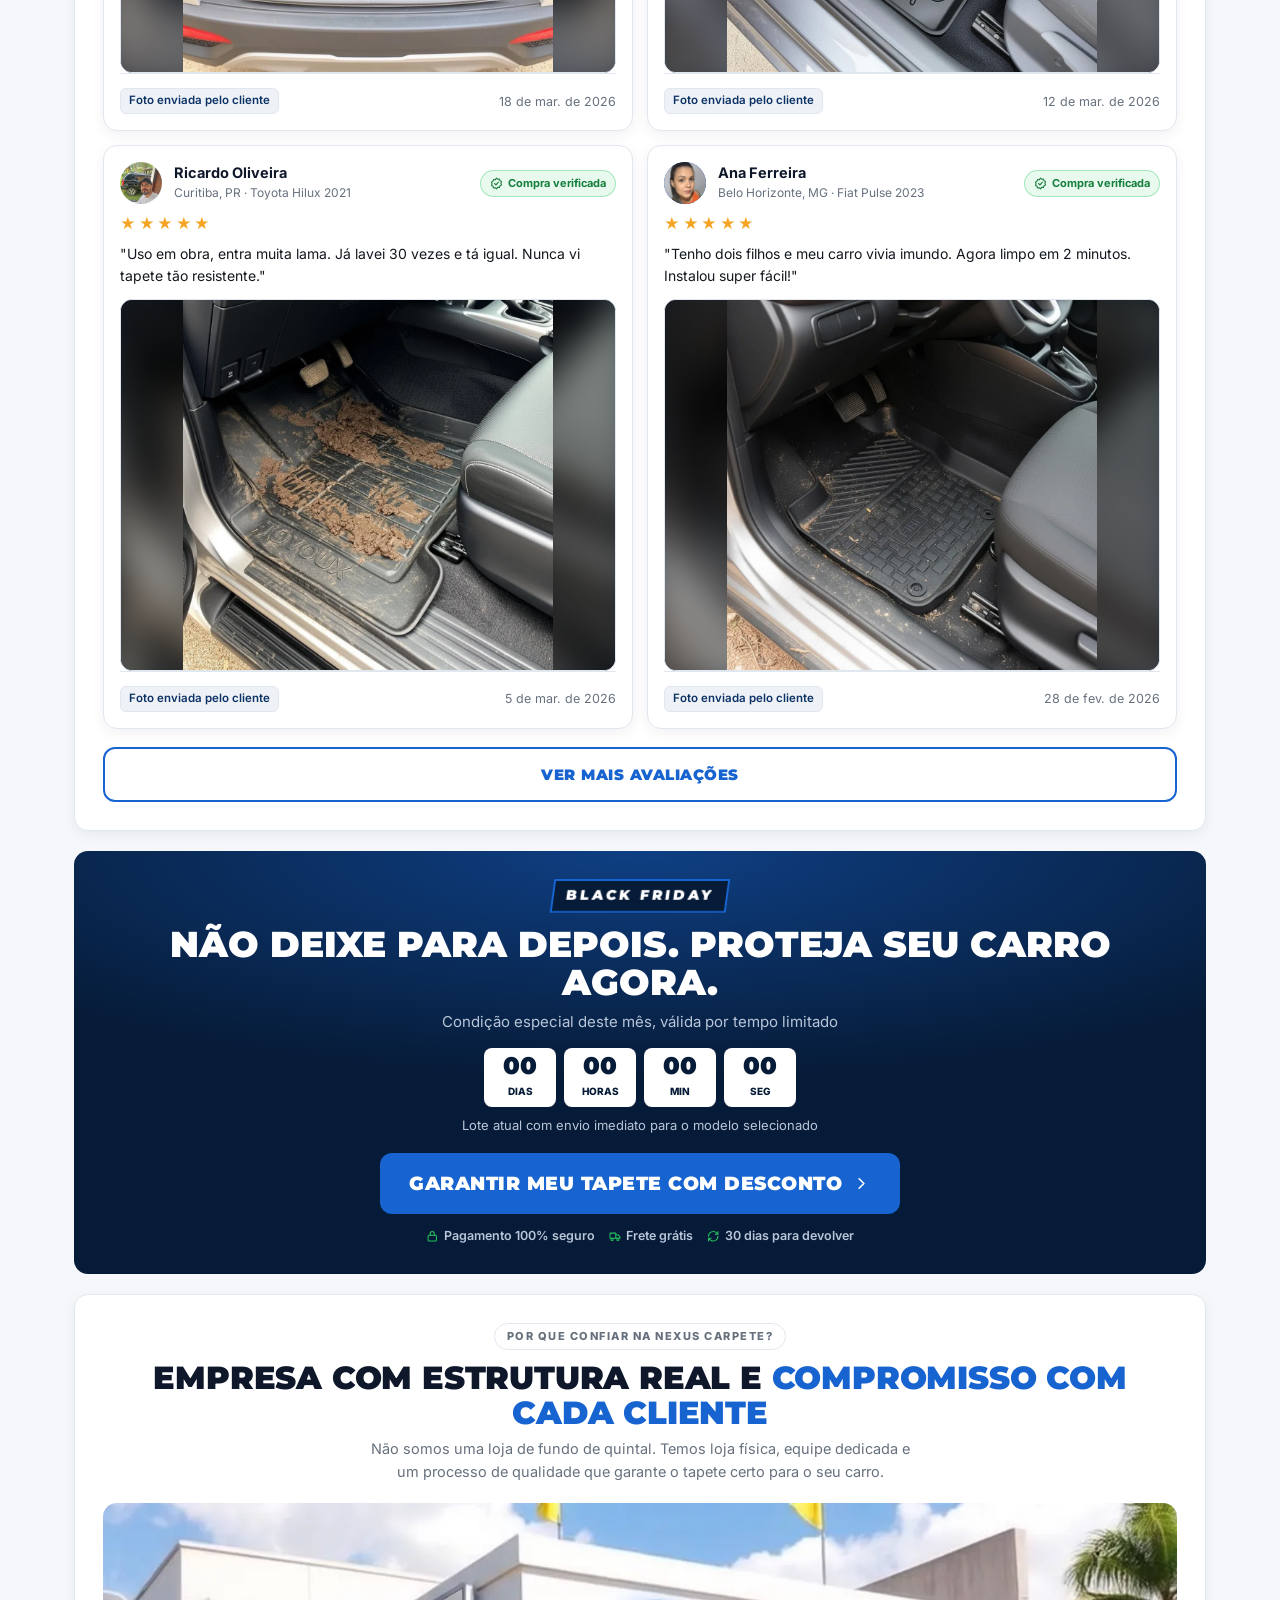
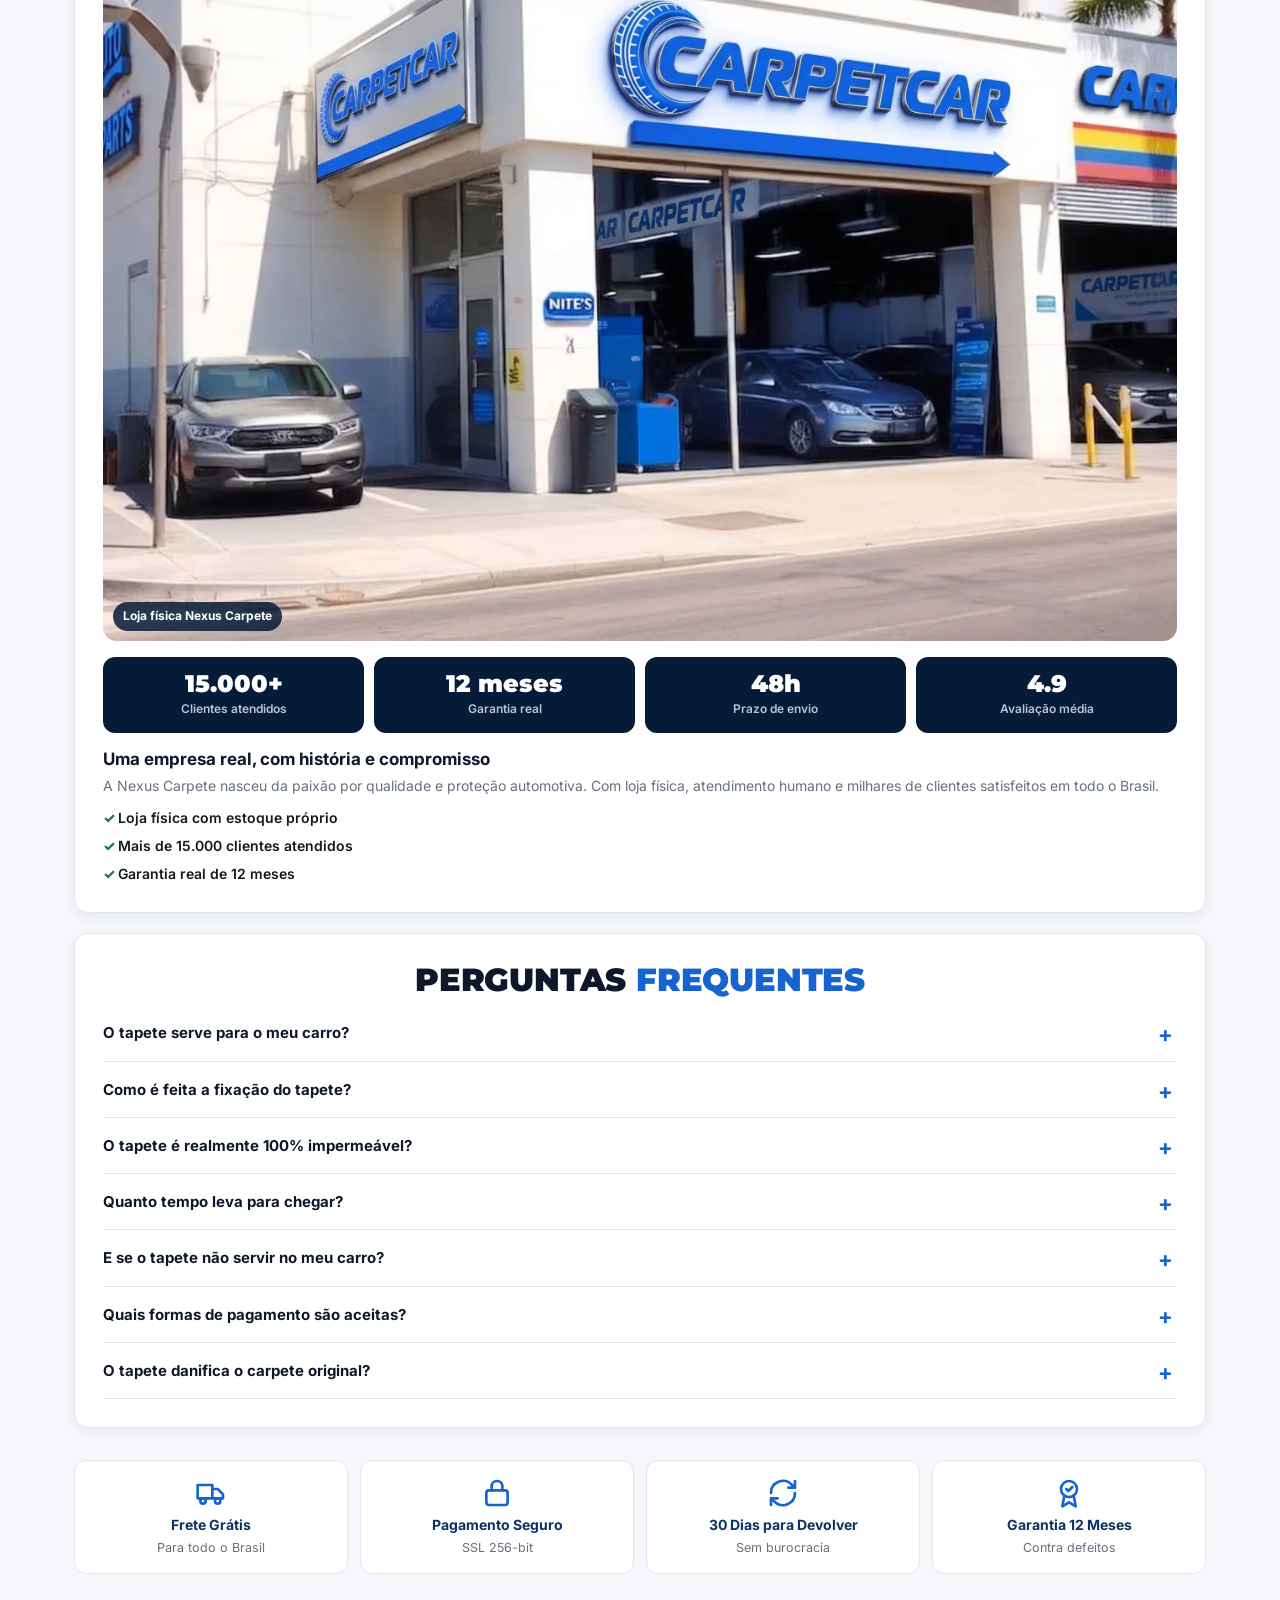
==== commit 757c489d: "Troca o ID do Meta Pixel para 1489488393031574 Co-Authored-By: Claude Opus 5.5 <noreply@anthropic.co" ====
--- a/index.html
+++ b/index.html
@@ -48,11 +48,11 @@
   t.src=v;s=b.getElementsByTagName(e)[0];
   s.parentNode.insertBefore(t,s)}(window, document,'script',
   'https://connect.facebook.net/en_US/fbevents.js');
-  fbq('init', '1475275251177446');
+  fbq('init', '1489488393031574');
   fbq('track', 'PageView');
   </script>
   <noscript><img height="1" width="1" style="display:none"
-  src="https://www.facebook.com/tr?id=1475275251177446&ev=PageView&noscript=1"
+  src="https://www.facebook.com/tr?id=1489488393031574&ev=PageView&noscript=1"
   /></noscript>
   <!-- End Meta Pixel Code -->
   <!-- InitiateCheckout: disparado no botão "Finalizar pagamento" (js/app.js), como no "Confirmar ✓" do site atual -->
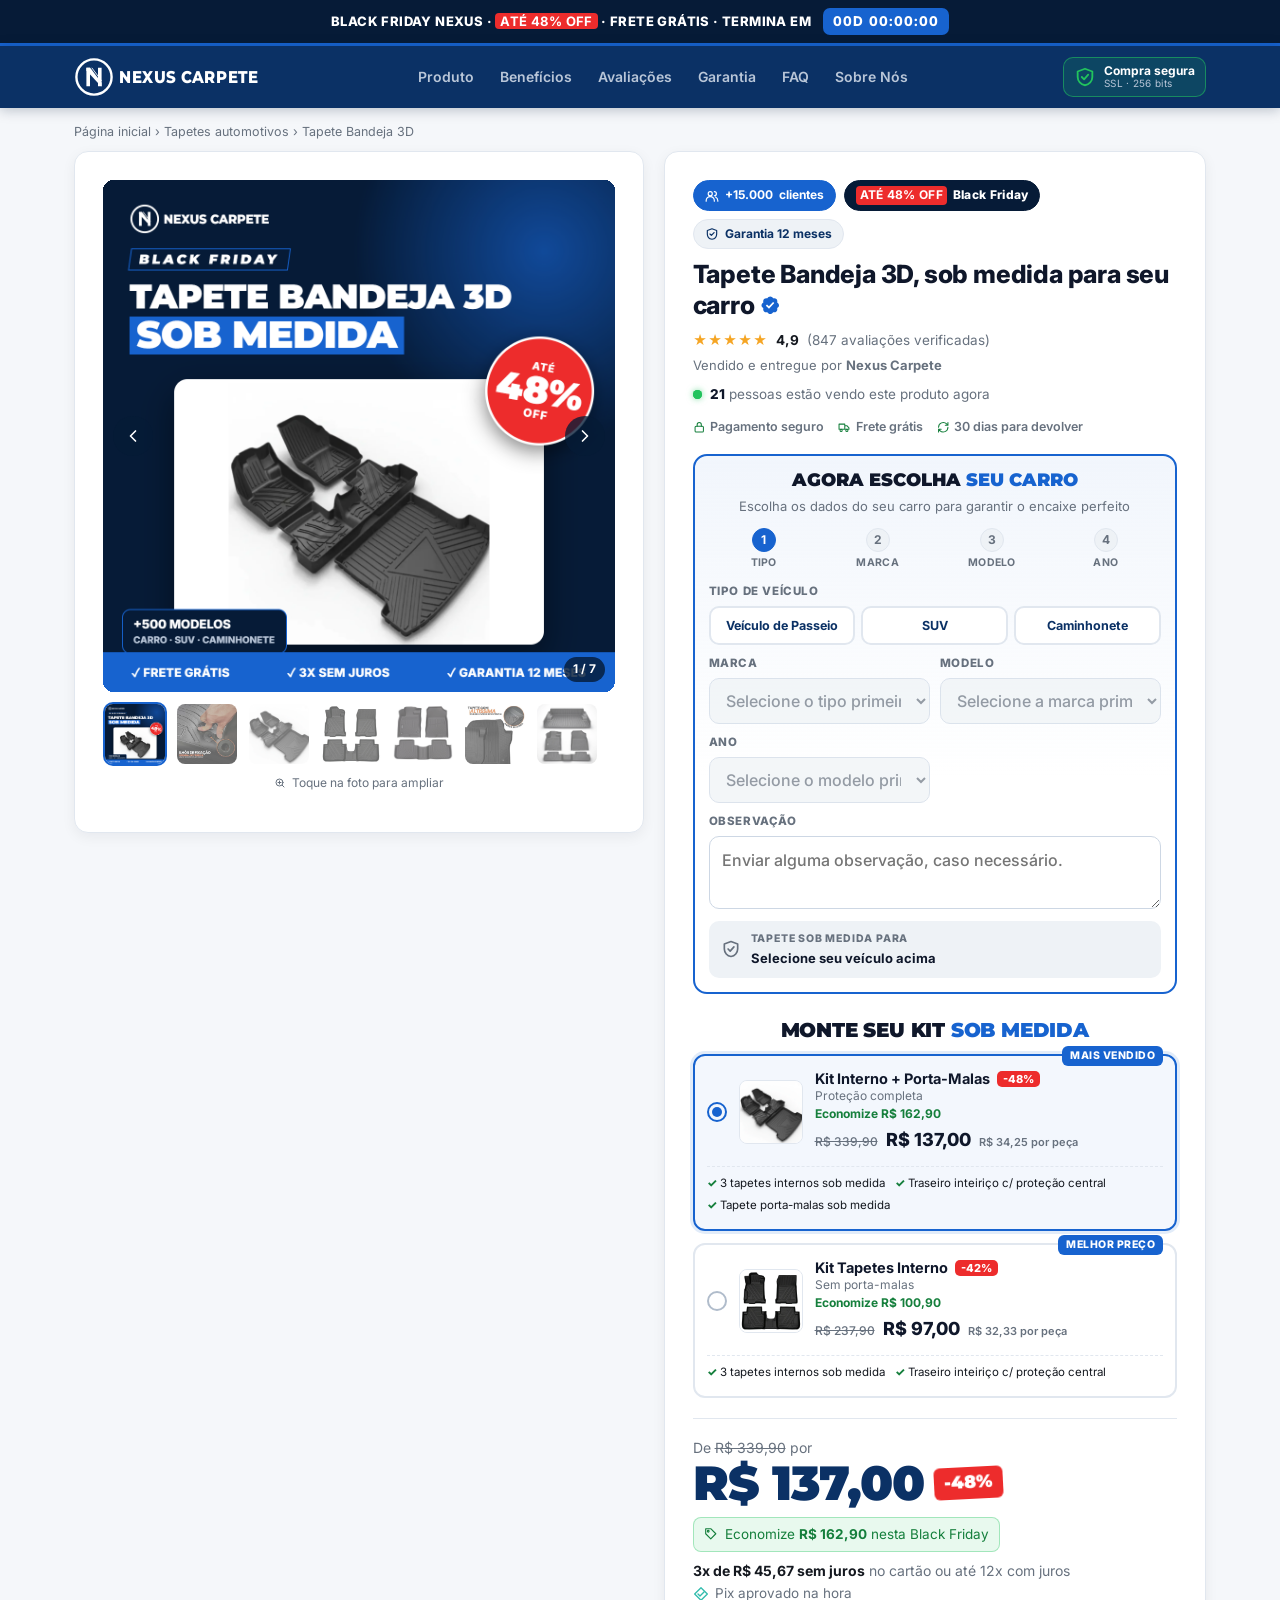
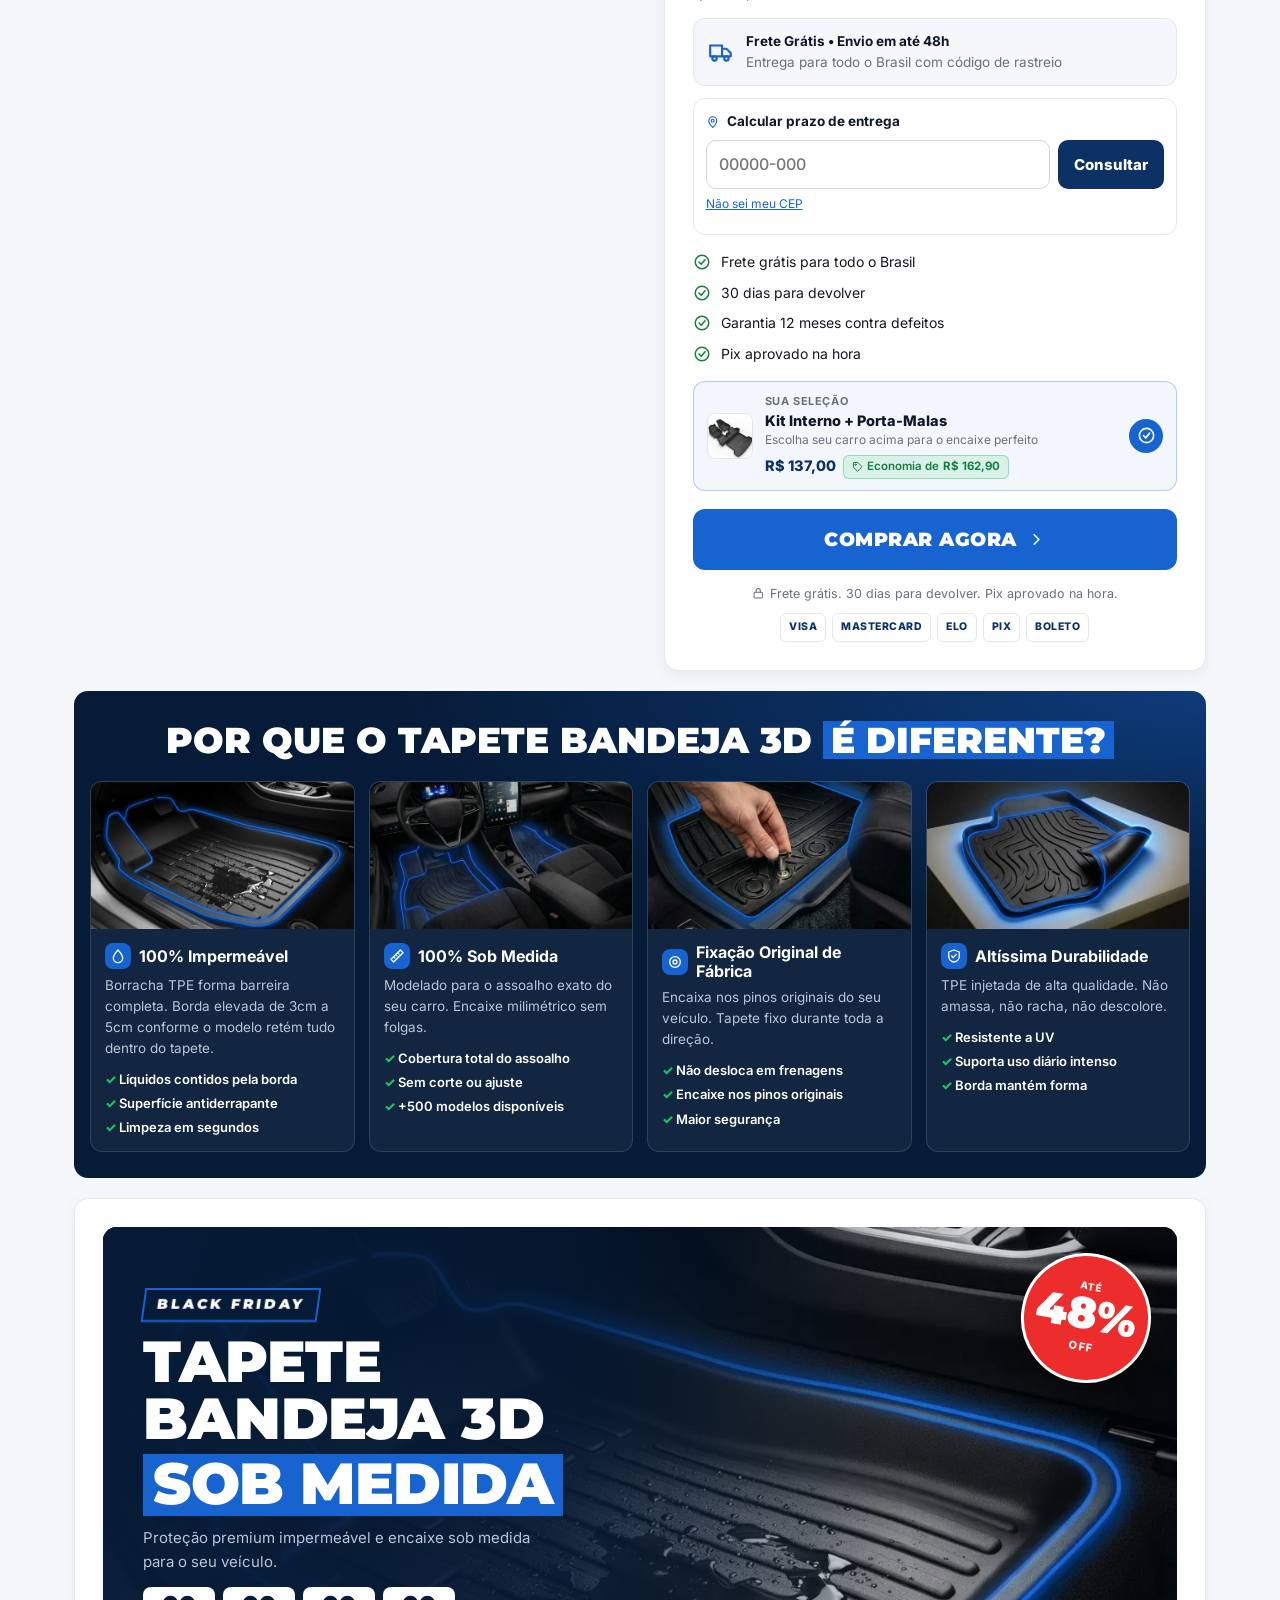
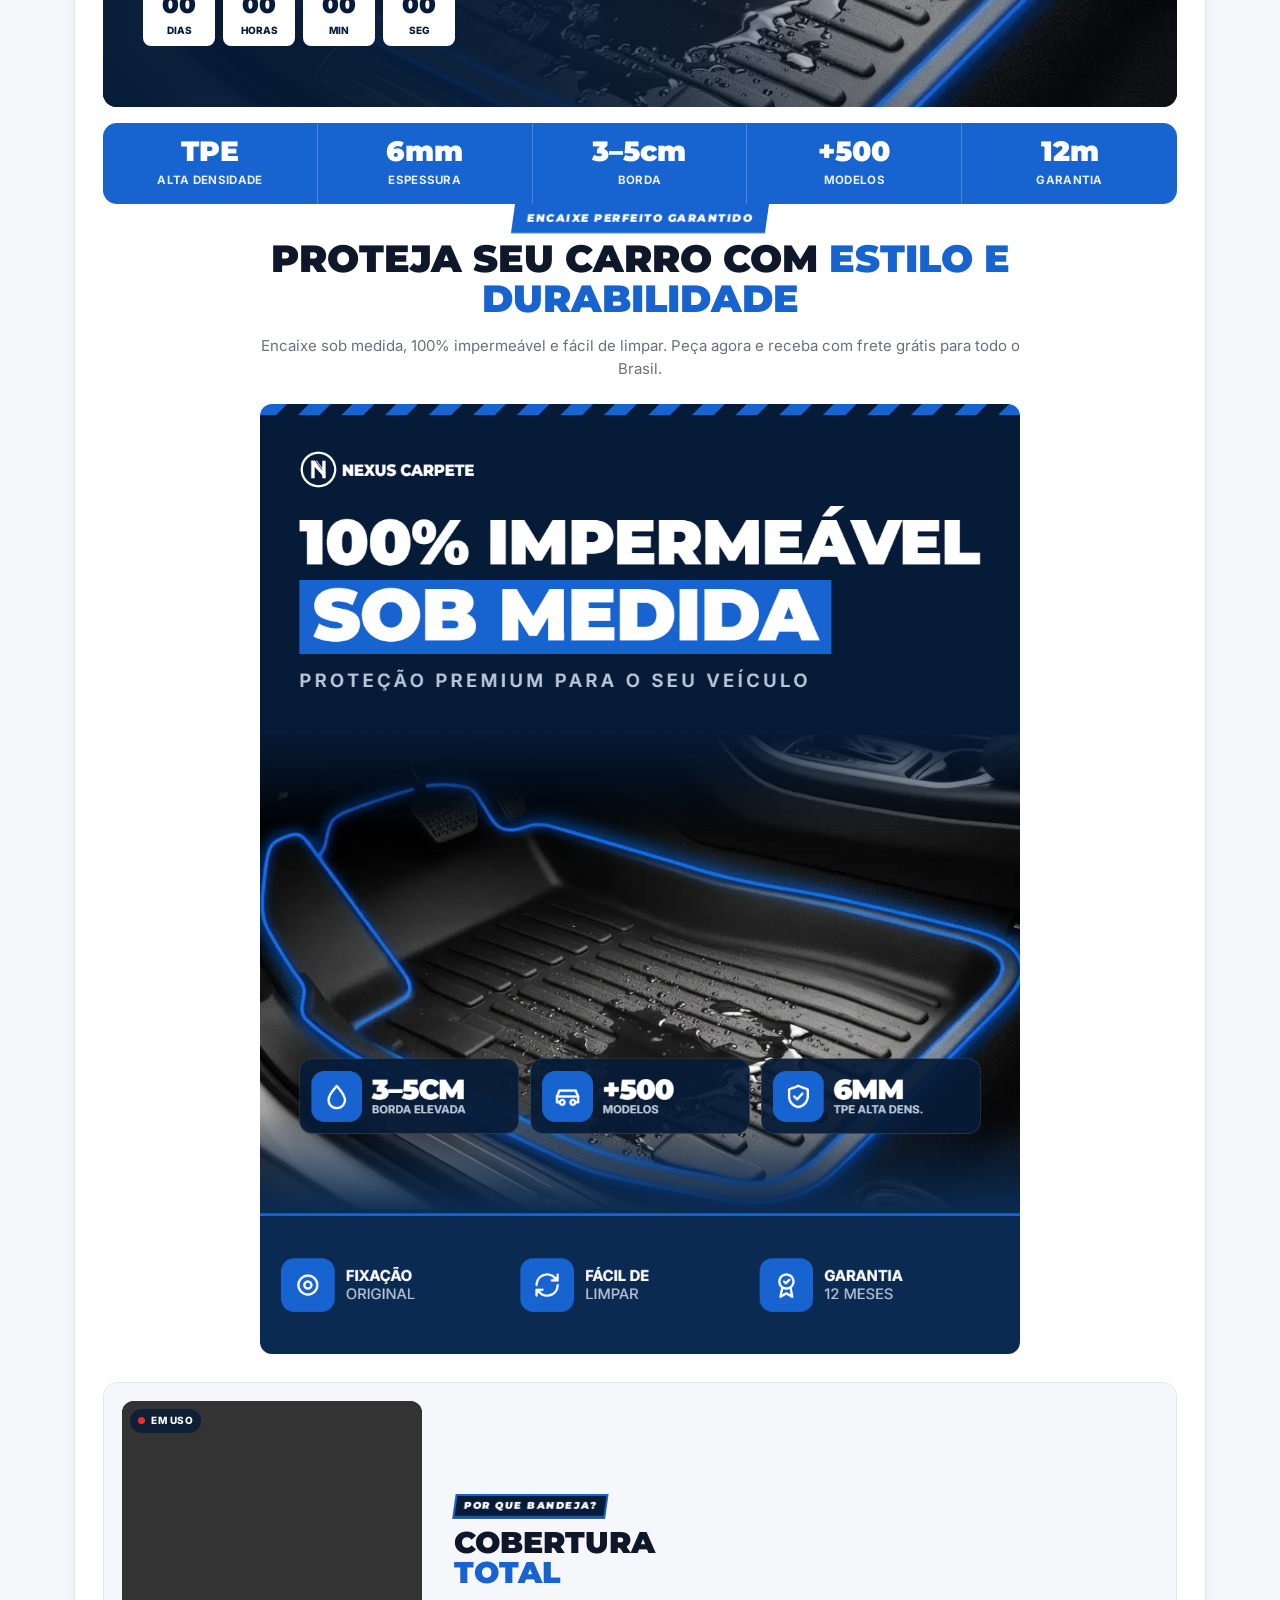
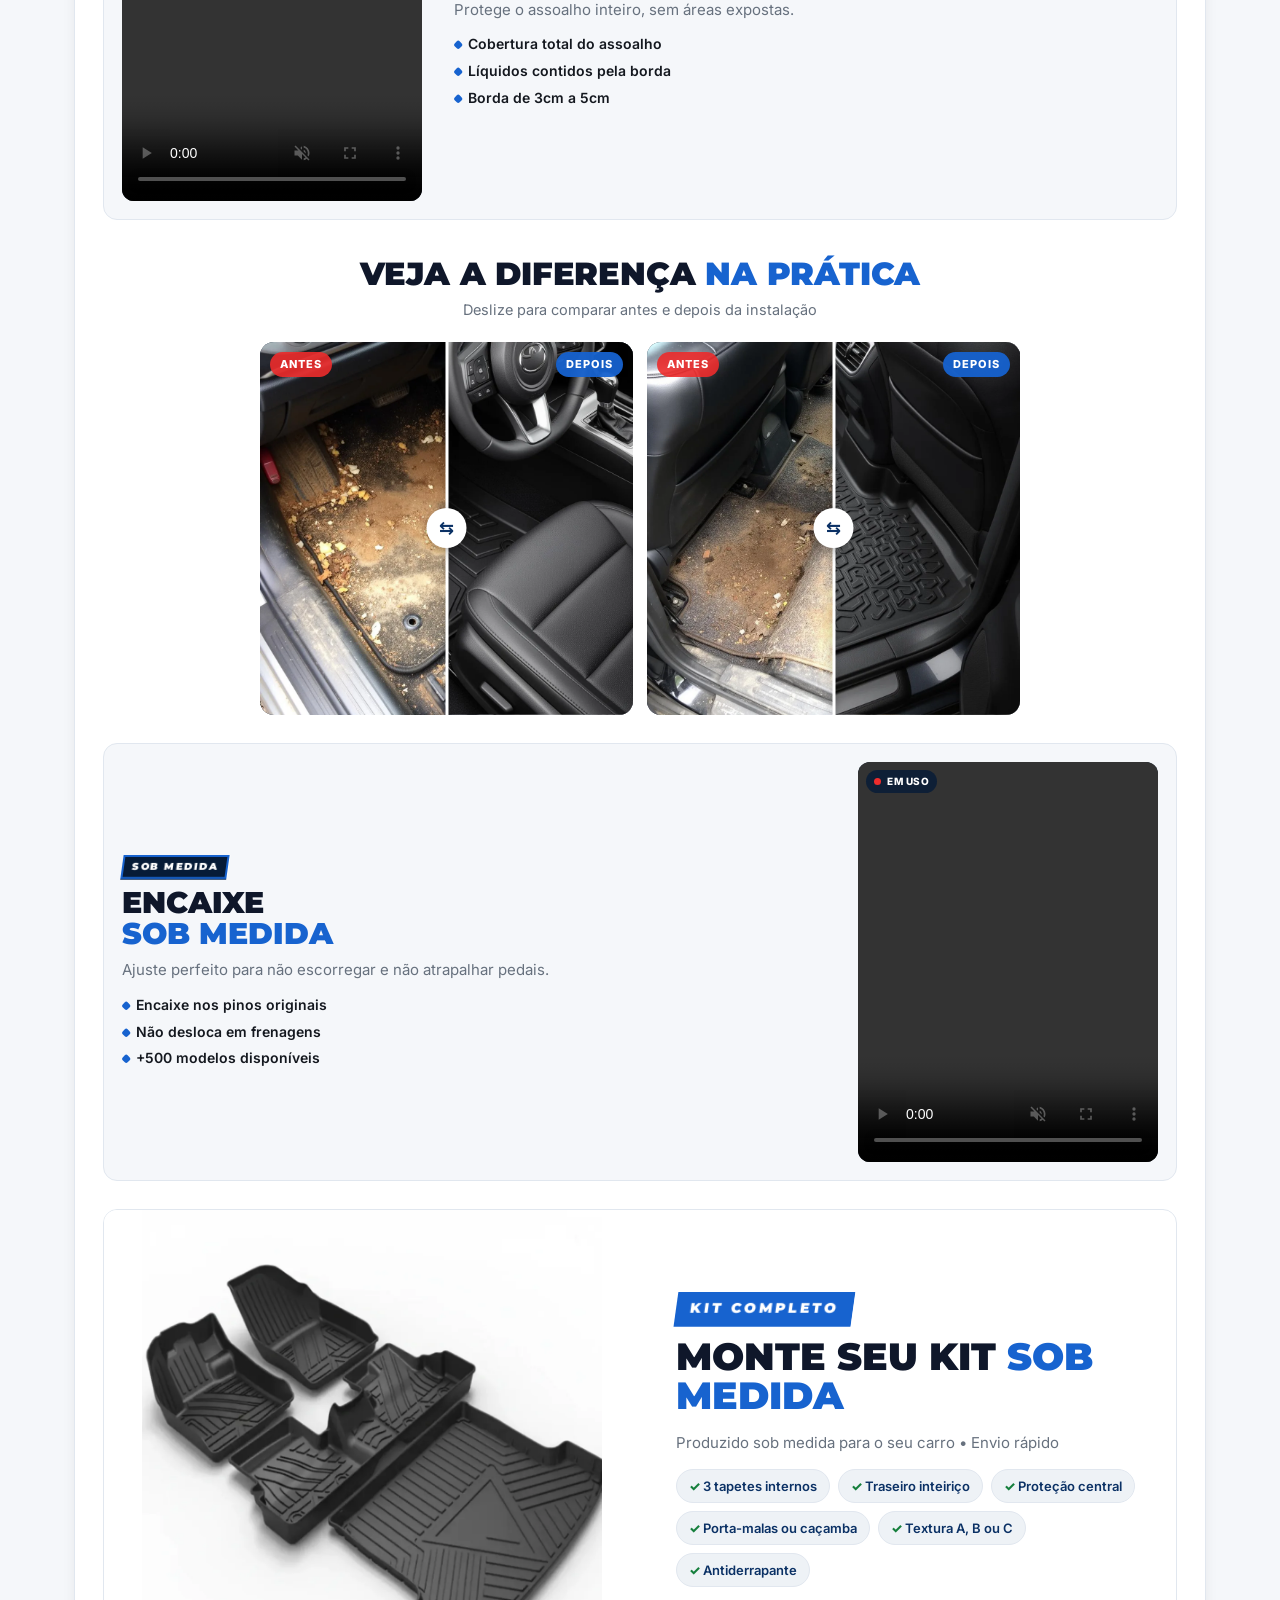
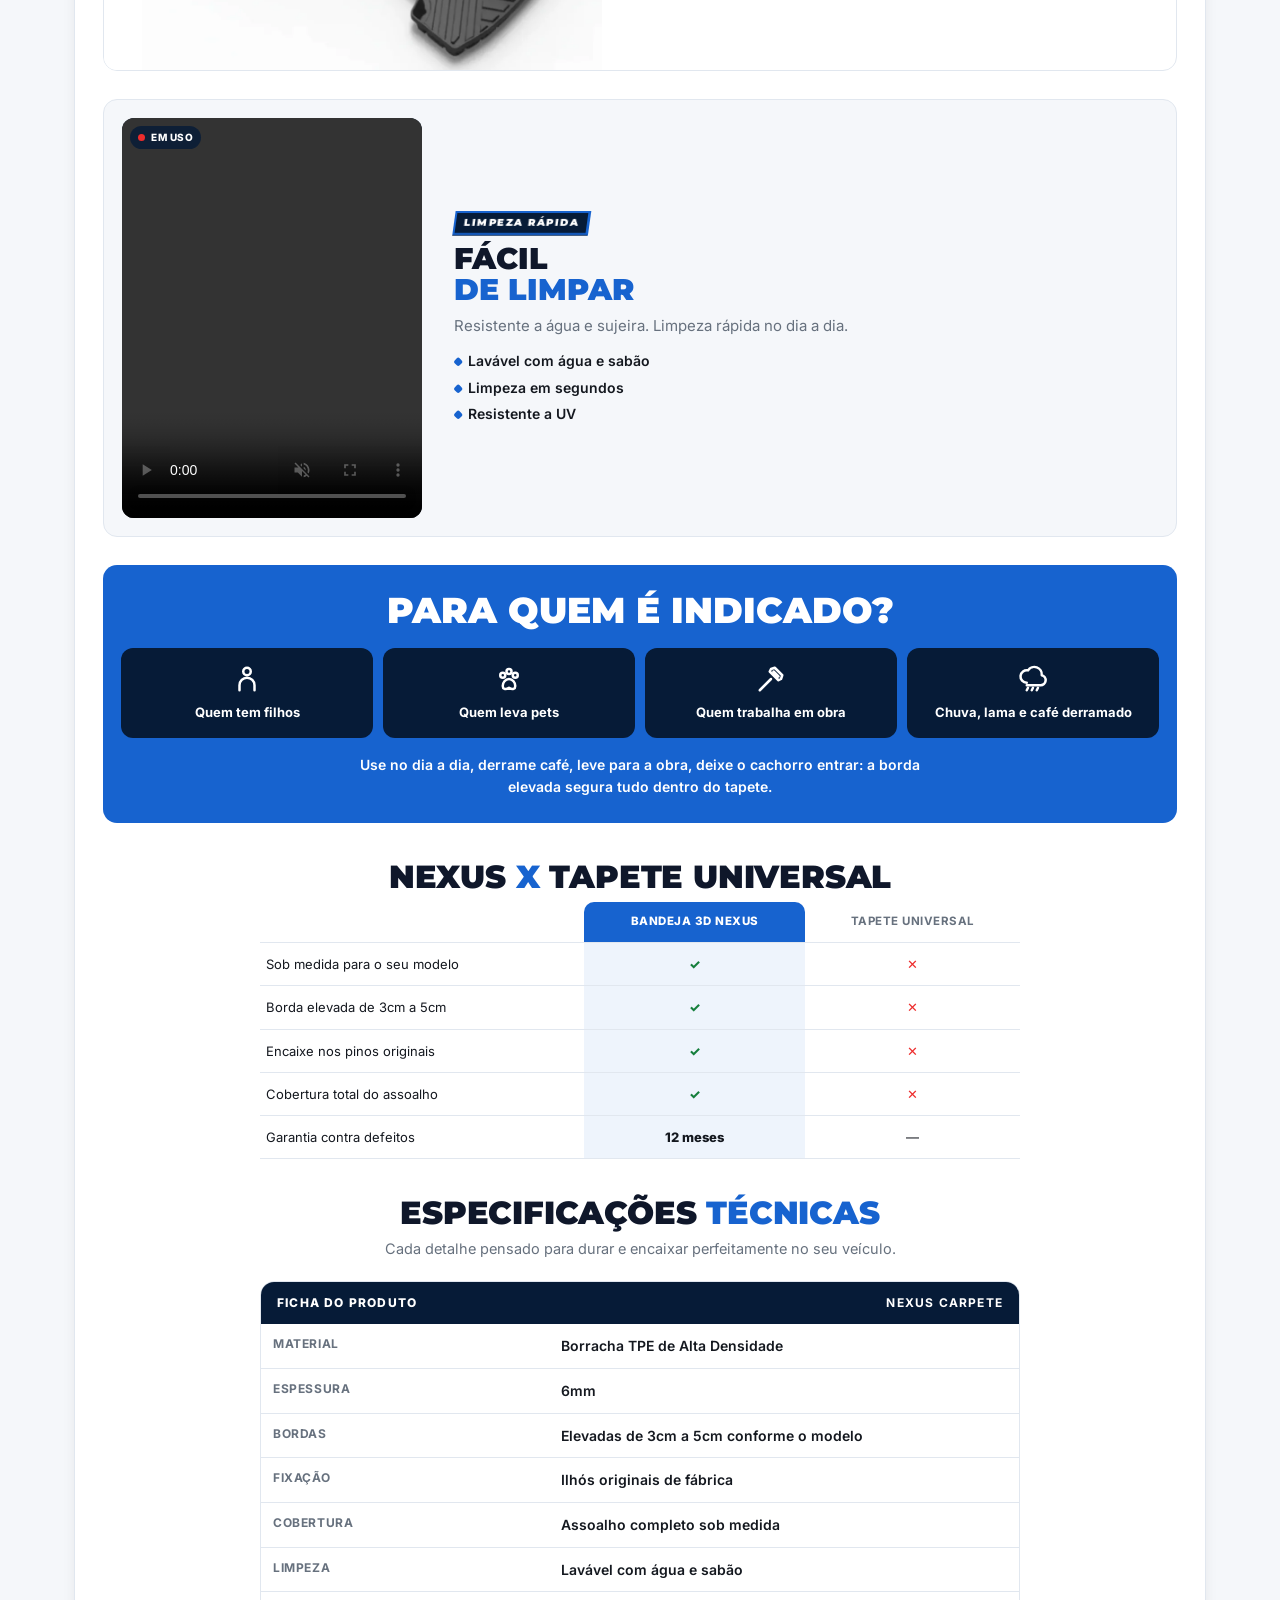
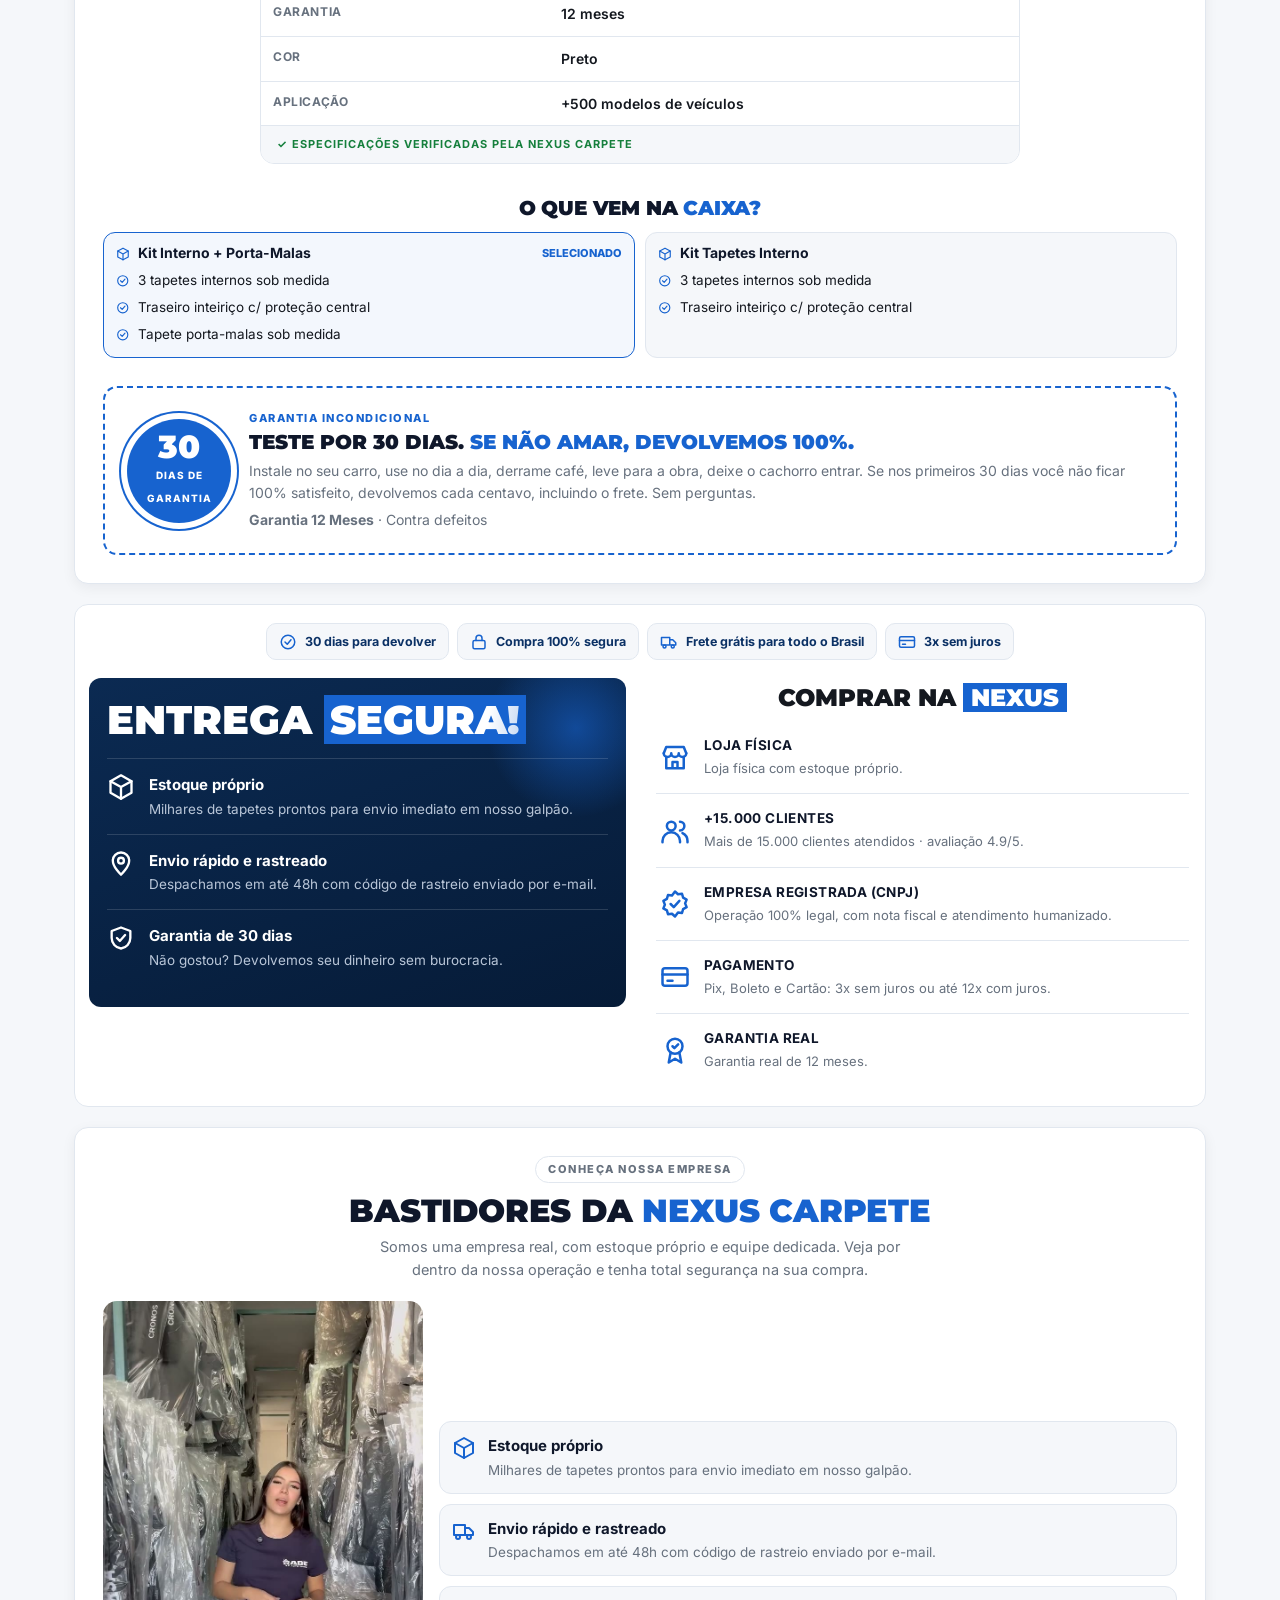
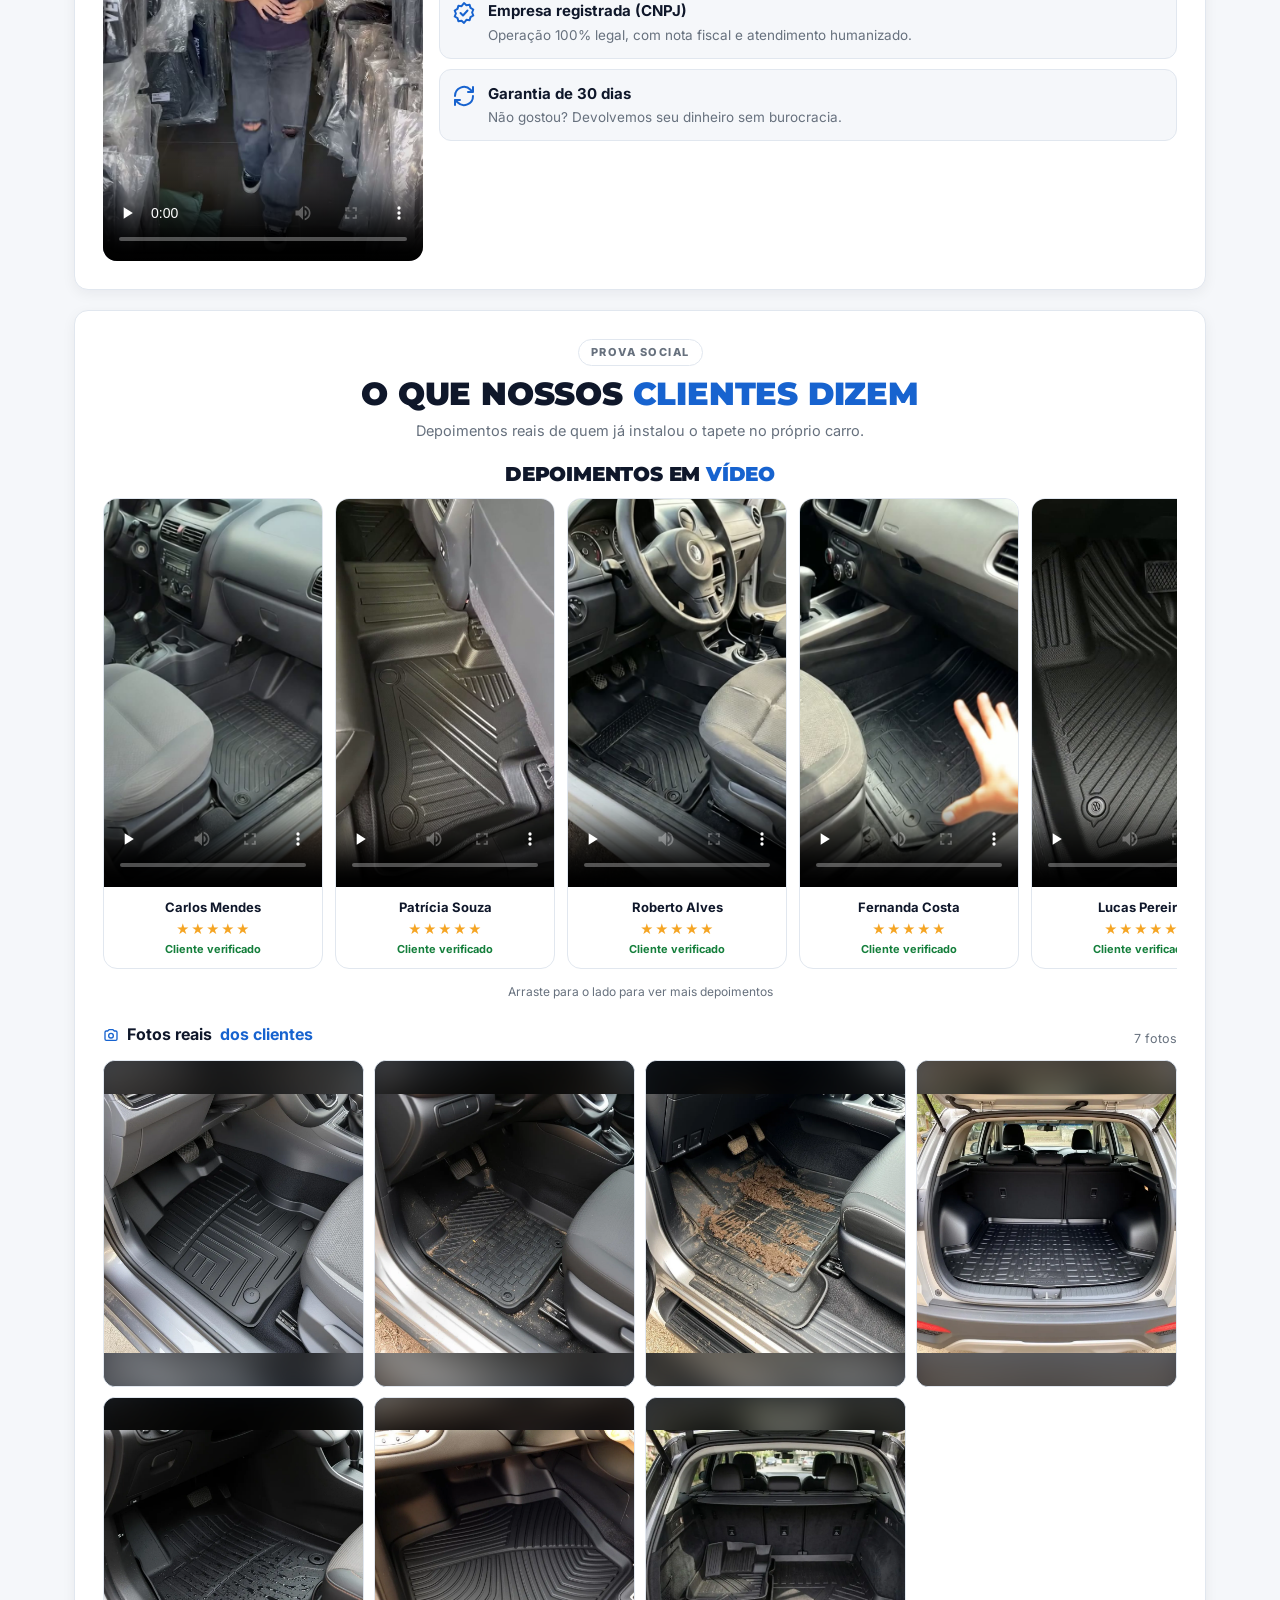
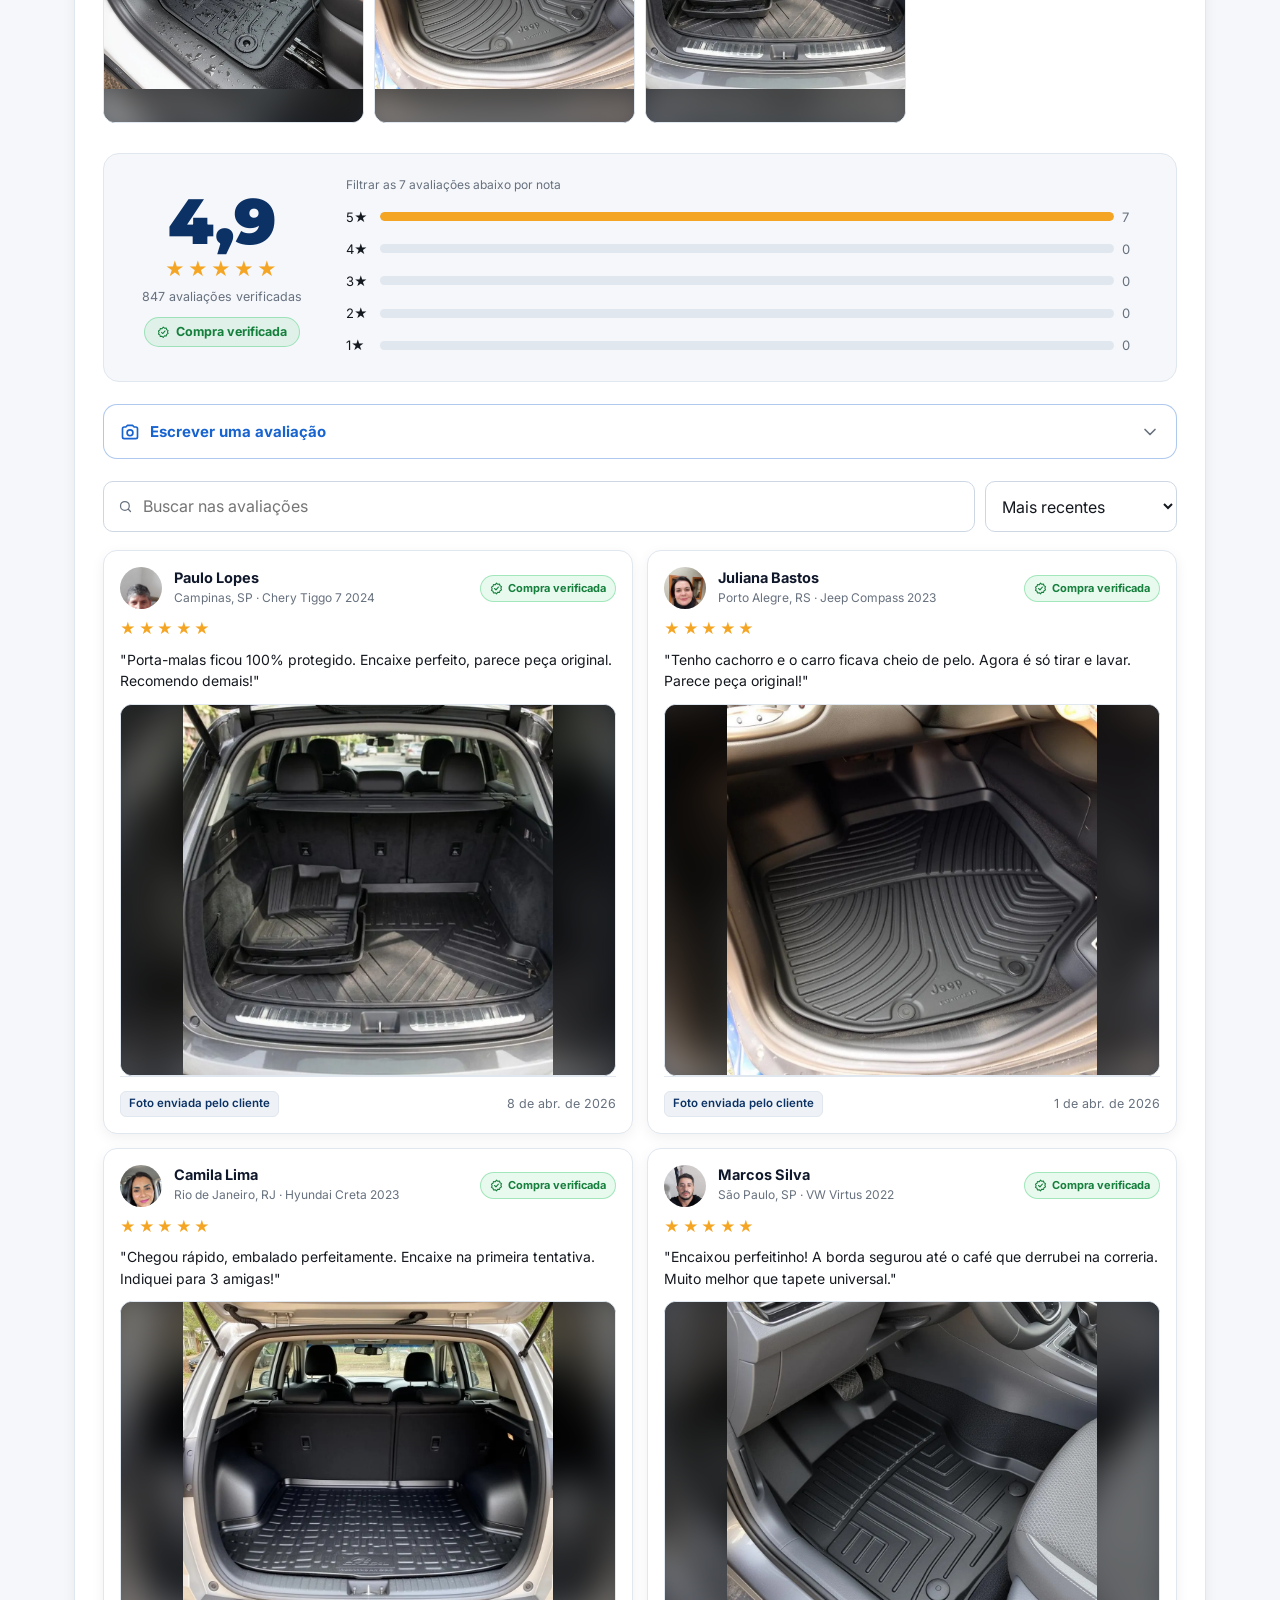
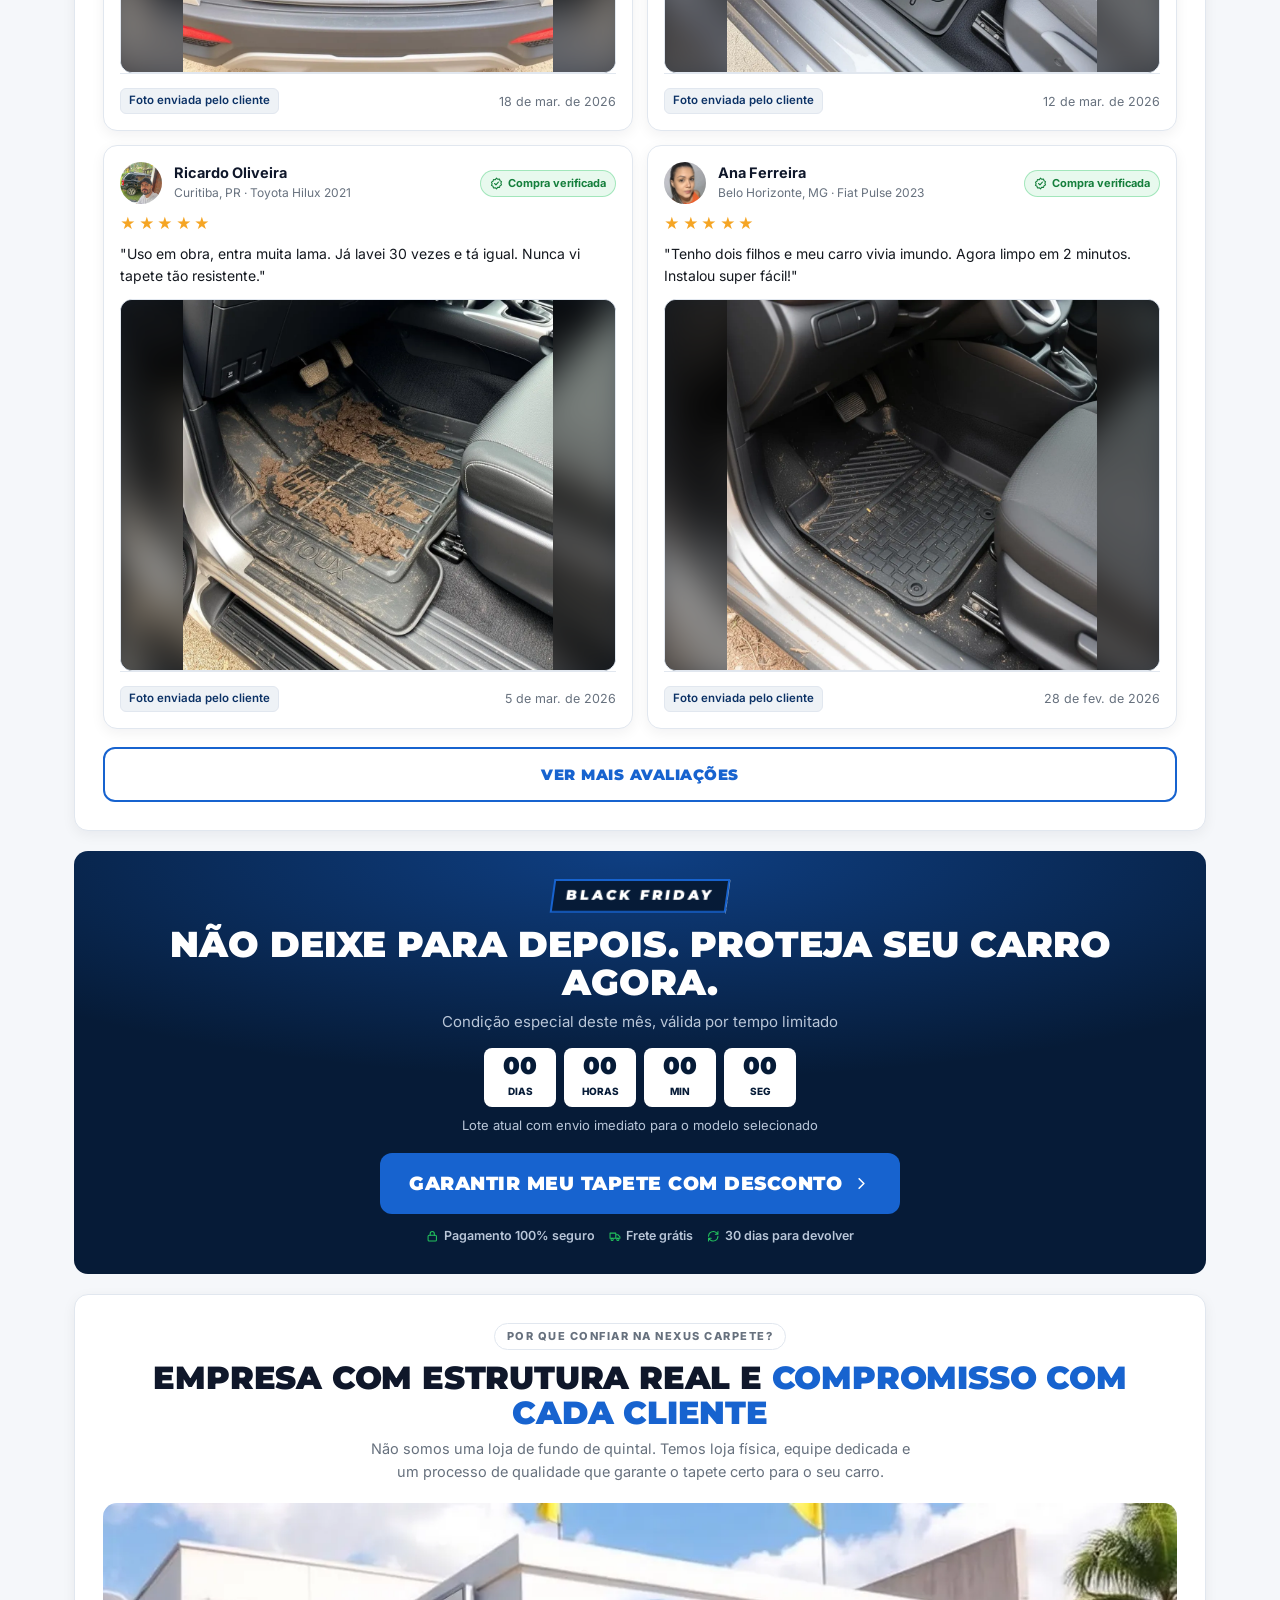
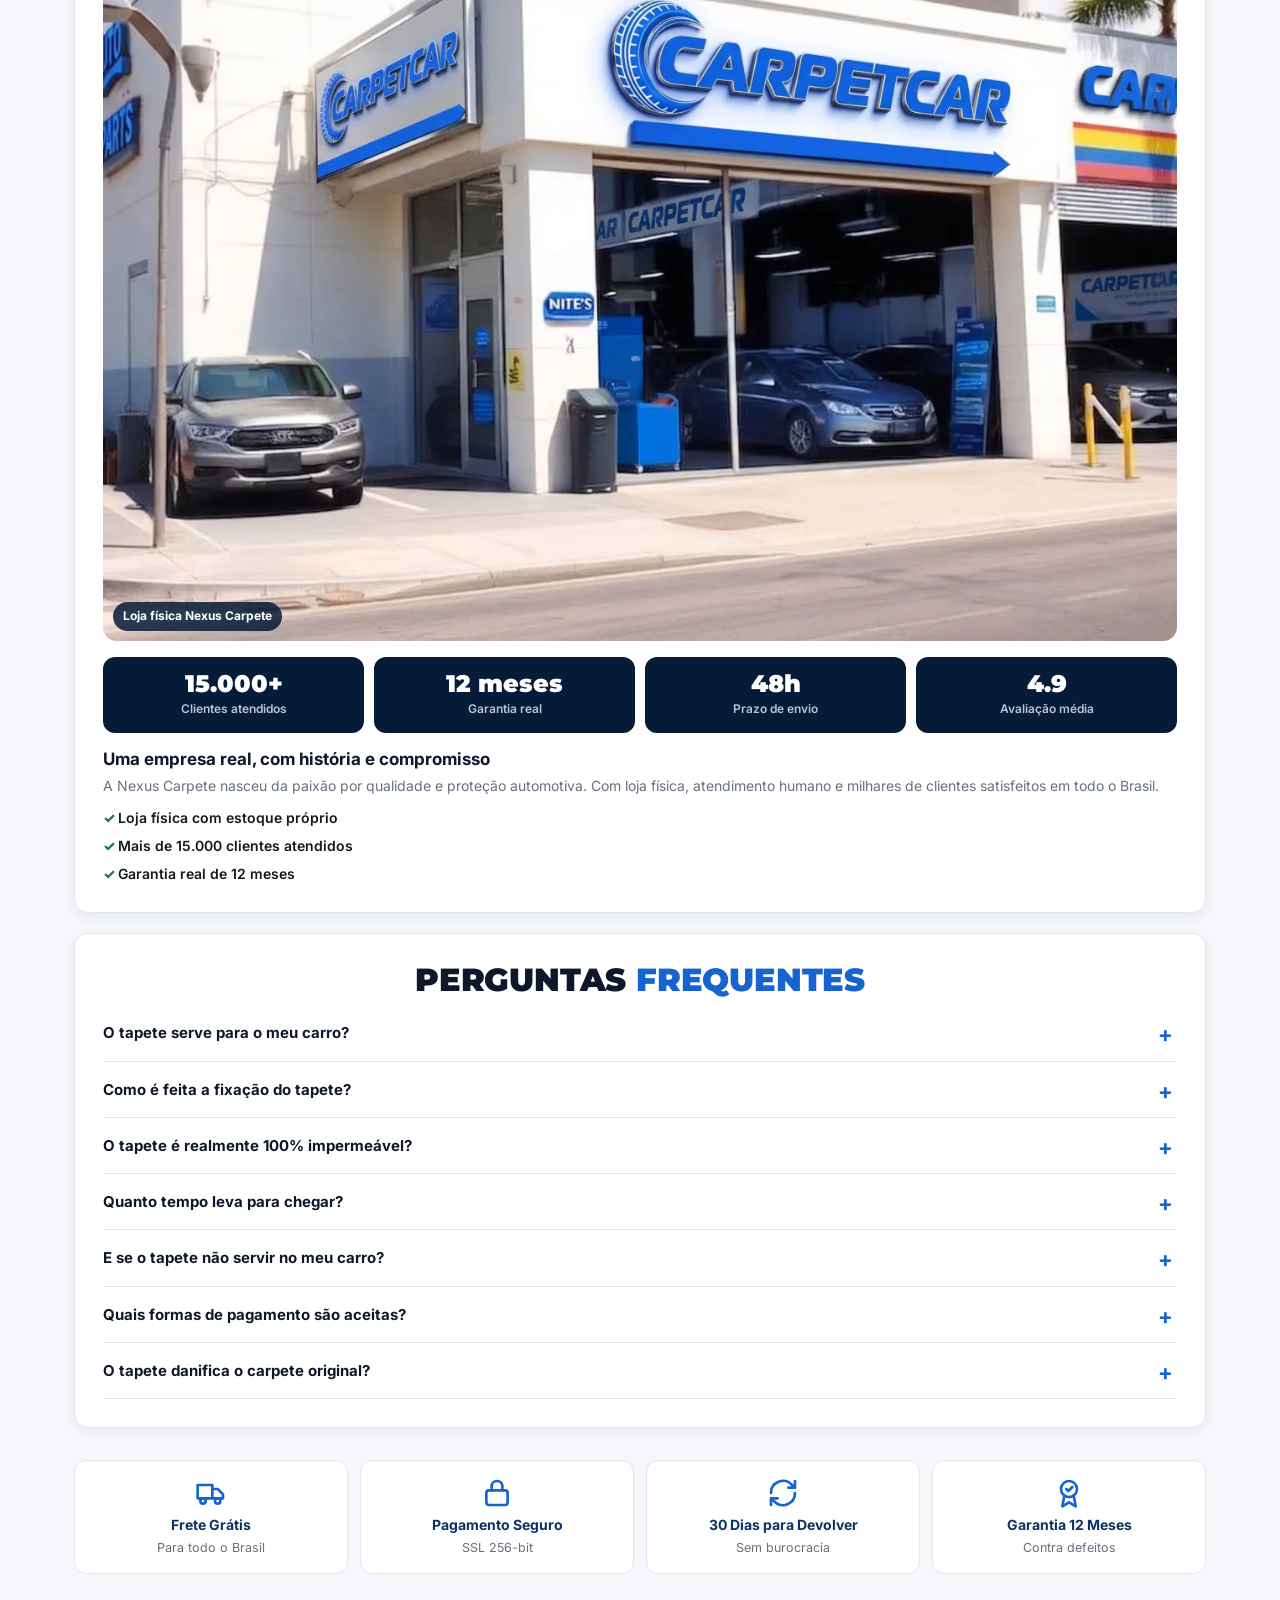
==== commit 3969d586: "Pixel: só PageView e 1 InitiateCheckout no Finalizar pagamento; desliga eventos automáticos da Meta " ====
--- a/index.html
+++ b/index.html
@@ -48,6 +48,7 @@
   t.src=v;s=b.getElementsByTagName(e)[0];
   s.parentNode.insertBefore(t,s)}(window, document,'script',
   'https://connect.facebook.net/en_US/fbevents.js');
+  fbq('set', 'autoConfig', false, '1489488393031574'); // sem eventos automáticos da Meta (evita Purchase falso em botão)
   fbq('init', '1489488393031574');
   fbq('track', 'PageView');
   </script>
